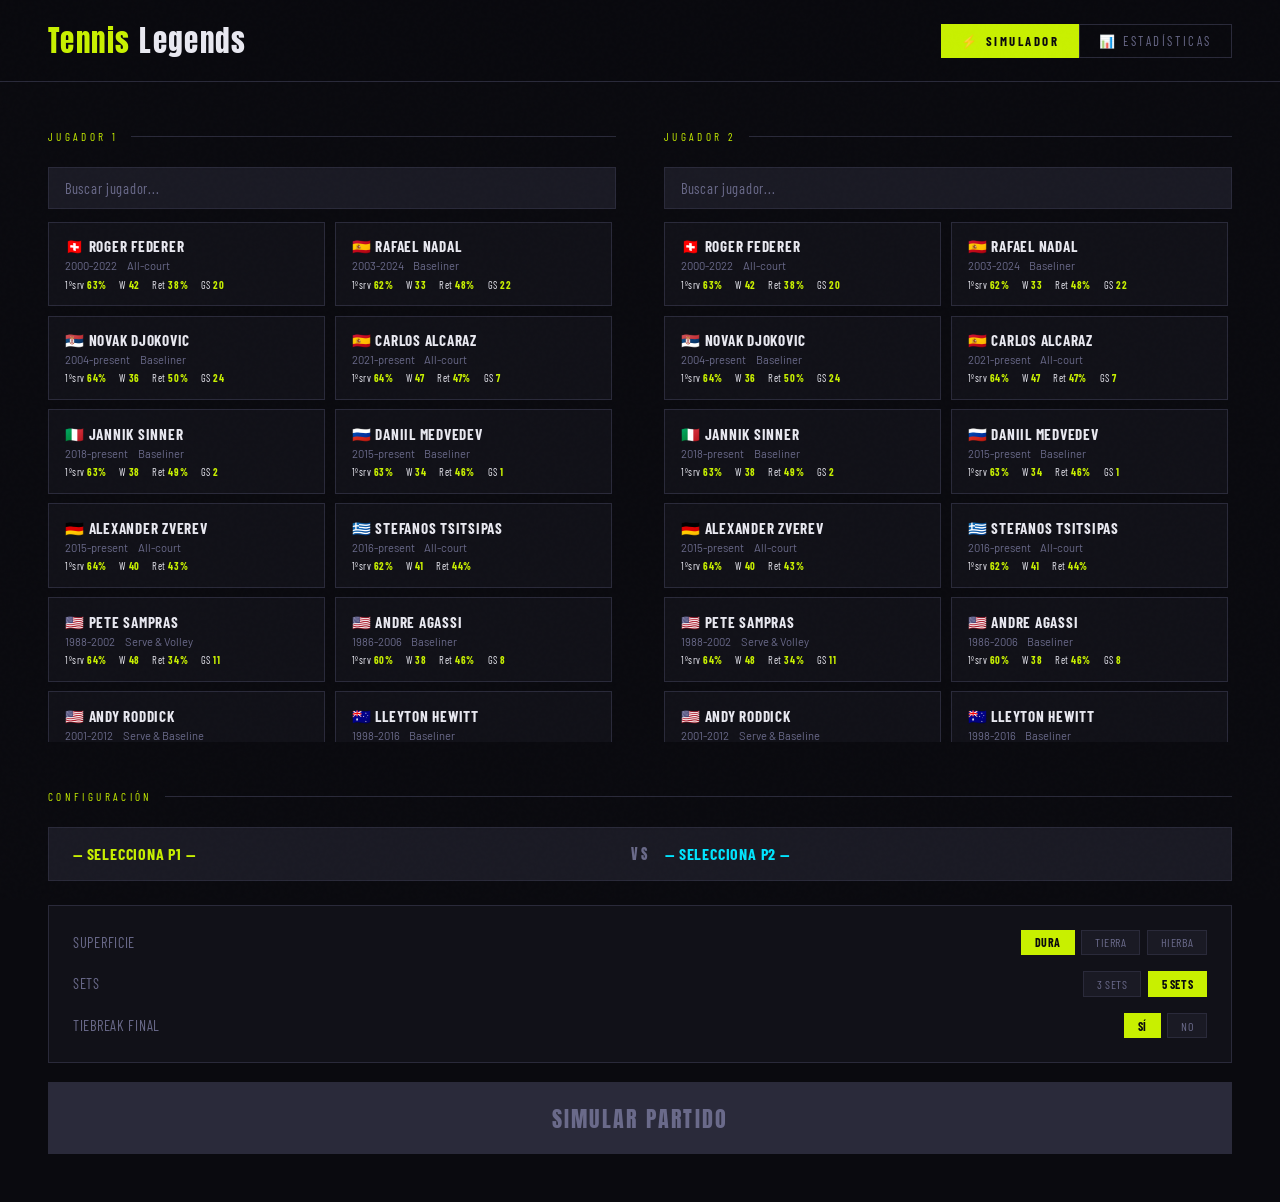
==== index.html @ 7036baf8 "Add files via upload" ====
<!DOCTYPE html>
<html lang="es">
<head>
<meta charset="UTF-8">
<meta name="viewport" content="width=device-width, initial-scale=1.0">
<title>Tennis Legends Simulator</title>
<link href="https://fonts.googleapis.com/css2?family=Anton&family=Barlow+Condensed:wght@300;400;600;700&family=Barlow:wght@300;400;500&display=swap" rel="stylesheet">
<style>
  :root {
    --bg: #0a0a0f;
    --surface: #111118;
    --surface2: #1a1a24;
    --border: #2a2a3a;
    --accent: #c8f000;
    --accent2: #00e5ff;
    --red: #ff4444;
    --text: #e8e8f0;
    --muted: #6a6a8a;
  }
  * { margin:0; padding:0; box-sizing:border-box; }
  body { background:var(--bg); color:var(--text); font-family:'Barlow',sans-serif; min-height:100vh; overflow-x:hidden; }
  body::before { content:''; position:fixed; inset:0; background-image:url("data:image/svg+xml,%3Csvg viewBox='0 0 256 256' xmlns='http://www.w3.org/2000/svg'%3E%3Cfilter id='noise'%3E%3CfeTurbulence type='fractalNoise' baseFrequency='0.9' numOctaves='4' stitchTiles='stitch'/%3E%3C/filter%3E%3Crect width='100%25' height='100%25' filter='url(%23noise)' opacity='0.03'/%3E%3C/svg%3E"); pointer-events:none; z-index:9999; opacity:0.4; }

  /* HEADER */
  header { padding:1.2rem 3rem; border-bottom:1px solid var(--border); display:flex; align-items:center; justify-content:space-between; position:sticky; top:0; background:rgba(10,10,15,0.95); backdrop-filter:blur(10px); z-index:100; }
  .logo { font-family:'Anton',sans-serif; font-size:1.8rem; letter-spacing:0.05em; color:var(--accent); }
  .logo span { color:var(--text); }
  .nav-tabs { display:flex; gap:0; }
  .nav-tab { font-family:'Barlow Condensed',sans-serif; font-size:0.8rem; letter-spacing:0.2em; text-transform:uppercase; color:var(--muted); border:1px solid var(--border); padding:0.5rem 1.2rem; cursor:pointer; transition:all 0.15s; background:transparent; }
  .nav-tab:first-child { border-right:none; }
  .nav-tab.active { background:var(--accent); color:var(--bg); border-color:var(--accent); font-weight:700; }
  .nav-tab:hover:not(.active) { color:var(--text); border-color:var(--muted); }

  /* PAGE SYSTEM */
  .page { display:none; }
  .page.active { display:block; }

  /* SECTION LABEL */
  .section-label { font-family:'Barlow Condensed',sans-serif; font-size:0.7rem; letter-spacing:0.3em; text-transform:uppercase; color:var(--accent); margin-bottom:1.5rem; display:flex; align-items:center; gap:0.8rem; }
  .section-label::after { content:''; flex:1; height:1px; background:var(--border); }

  /* ===================== SIMULATOR PAGE ===================== */
  .main-grid { display:grid; grid-template-columns:1fr 1fr; gap:3rem; max-width:1400px; margin:0 auto; padding:3rem; }

  .player-grid { display:grid; grid-template-columns:1fr 1fr; gap:0.6rem; max-height:520px; overflow-y:auto; padding-right:4px; }
  .player-grid::-webkit-scrollbar { width:4px; }
  .player-grid::-webkit-scrollbar-track { background:var(--surface); }
  .player-grid::-webkit-scrollbar-thumb { background:var(--border); }

  .player-card { background:var(--surface); border:1px solid var(--border); padding:0.9rem 1rem; cursor:pointer; transition:all 0.15s; position:relative; overflow:hidden; }
  .player-card::before { content:''; position:absolute; left:0; top:0; bottom:0; width:3px; background:transparent; transition:all 0.15s; }
  .player-card:hover { border-color:var(--muted); background:var(--surface2); }
  .player-card.selected-p1 { border-color:var(--accent); background:#1a1f00; }
  .player-card.selected-p1::before { background:var(--accent); }
  .player-card.selected-p2 { border-color:var(--accent2); background:#001a1f; }
  .player-card.selected-p2::before { background:var(--accent2); }
  .player-name { font-family:'Barlow Condensed',sans-serif; font-size:0.95rem; font-weight:700; letter-spacing:0.05em; text-transform:uppercase; }
  .player-meta { font-size:0.7rem; color:var(--muted); margin-top:0.2rem; display:flex; gap:0.6rem; flex-wrap:wrap; }
  .player-stat-mini { display:flex; gap:0.8rem; margin-top:0.4rem; flex-wrap:wrap; }
  .stat-pill { font-size:0.65rem; font-family:'Barlow Condensed',sans-serif; letter-spacing:0.05em; }
  .stat-pill span { color:var(--accent); font-weight:700; }

  .config-panel { background:var(--surface); border:1px solid var(--border); padding:1.5rem; display:flex; flex-direction:column; gap:1rem; }
  .config-row { display:flex; align-items:center; justify-content:space-between; font-family:'Barlow Condensed',sans-serif; font-size:0.9rem; letter-spacing:0.05em; text-transform:uppercase; color:var(--muted); }
  .config-options { display:flex; gap:0.4rem; }
  .opt-btn { background:var(--surface2); border:1px solid var(--border); color:var(--muted); padding:0.3rem 0.8rem; font-size:0.75rem; font-family:'Barlow Condensed',sans-serif; letter-spacing:0.05em; cursor:pointer; transition:all 0.1s; text-transform:uppercase; }
  .opt-btn.active { background:var(--accent); color:var(--bg); border-color:var(--accent); font-weight:700; }

  .sim-btn { background:var(--accent); color:var(--bg); border:none; padding:1.2rem 2rem; font-family:'Anton',sans-serif; font-size:1.4rem; letter-spacing:0.1em; text-transform:uppercase; cursor:pointer; width:100%; transition:all 0.15s; }
  .sim-btn:hover { background:#d4ff10; transform:translateY(-1px); box-shadow:0 8px 30px rgba(200,240,0,0.3); }
  .sim-btn:disabled { background:var(--border); color:var(--muted); cursor:not-allowed; transform:none; box-shadow:none; }

  #scoreboard { display:none; grid-column:1/-1; background:var(--surface); border:1px solid var(--border); }
  .score-header { display:grid; grid-template-columns:2fr repeat(5,1fr) 1fr; background:var(--surface2); border-bottom:1px solid var(--border); padding:0.8rem 1.5rem; font-family:'Barlow Condensed',sans-serif; font-size:0.75rem; letter-spacing:0.15em; text-transform:uppercase; color:var(--muted); }
  .score-header div,.score-row div { text-align:center; }
  .score-header div:first-child,.score-row div:first-child { text-align:left; }
  .score-row { display:grid; grid-template-columns:2fr repeat(5,1fr) 1fr; padding:1.2rem 1.5rem; border-bottom:1px solid var(--border); align-items:center; }
  .score-row:last-child { border-bottom:none; }
  .player-label { font-family:'Barlow Condensed',sans-serif; font-size:1.1rem; font-weight:700; letter-spacing:0.05em; text-transform:uppercase; display:flex; align-items:center; gap:0.6rem; }
  .dot-p1 { width:8px; height:8px; background:var(--accent); border-radius:50%; flex-shrink:0; }
  .dot-p2 { width:8px; height:8px; background:var(--accent2); border-radius:50%; flex-shrink:0; }
  .set-score { font-family:'Anton',sans-serif; font-size:1.4rem; text-align:center; }
  .set-score.winner { color:var(--accent); }
  .set-score.inactive { color:var(--border); }
  .set-score.p2-win { color:var(--accent2); }
  .games-total { font-family:'Anton',sans-serif; font-size:1.8rem; }
  .games-total.p1 { color:var(--accent); }
  .games-total.p2 { color:var(--accent2); }

  #match-stats { display:none; grid-column:1/-1; background:var(--surface); border:1px solid var(--border); padding:2rem; }
  .stats-grid { display:grid; grid-template-columns:1fr 200px 1fr; gap:0.8rem; align-items:center; }
  .stat-val-left { text-align:right; font-family:'Barlow Condensed',sans-serif; font-size:1.1rem; font-weight:700; color:var(--accent); }
  .stat-val-right { text-align:left; font-family:'Barlow Condensed',sans-serif; font-size:1.1rem; font-weight:700; color:var(--accent2); }
  .stat-name { text-align:center; font-size:0.72rem; font-family:'Barlow Condensed',sans-serif; letter-spacing:0.1em; text-transform:uppercase; color:var(--muted); padding:0.3rem 0; }
  .bar-wrap { height:3px; background:var(--border); overflow:hidden; }
  .bar-fill-left { height:100%; background:var(--accent); float:right; transition:width 1s ease; }
  .bar-fill-right { height:100%; background:var(--accent2); transition:width 1s ease; }

  .winner-banner { display:none; grid-column:1/-1; padding:3rem; text-align:center; background:linear-gradient(135deg,#0a1000,#0a0a0f,#001015); border:1px solid var(--border); position:relative; overflow:hidden; }
  .winner-banner::before { content:''; position:absolute; inset:0; background:radial-gradient(ellipse at center,rgba(200,240,0,0.05) 0%,transparent 70%); }
  .winner-label { font-family:'Barlow Condensed',sans-serif; font-size:0.75rem; letter-spacing:0.4em; text-transform:uppercase; color:var(--muted); margin-bottom:0.5rem; }
  .winner-name { font-family:'Anton',sans-serif; font-size:4rem; letter-spacing:0.05em; text-transform:uppercase; line-height:1; margin-bottom:0.5rem; }
  .winner-score { font-family:'Barlow Condensed',sans-serif; font-size:1.2rem; color:var(--muted); letter-spacing:0.1em; }

  #point-log { display:none; grid-column:1/-1; max-height:180px; overflow-y:auto; background:var(--surface); border:1px solid var(--border); padding:1rem 1.5rem; }
  #point-log::-webkit-scrollbar { width:4px; }
  #point-log::-webkit-scrollbar-thumb { background:var(--border); }
  .log-entry { font-size:0.78rem; color:var(--muted); padding:0.15rem 0; font-family:'Barlow Condensed',sans-serif; border-bottom:1px solid #1a1a24; }
  .log-entry.important { color:var(--accent); font-weight:700; }
  .log-entry.p2w { color:var(--accent2); font-weight:700; }

  .again-btn { background:transparent; border:1px solid var(--border); color:var(--muted); padding:0.8rem 1.5rem; font-family:'Barlow Condensed',sans-serif; letter-spacing:0.1em; font-size:0.85rem; text-transform:uppercase; cursor:pointer; transition:all 0.15s; width:100%; }
  .again-btn:hover { border-color:var(--accent); color:var(--accent); }

  .selection-display { display:flex; align-items:center; gap:1rem; padding:1rem 1.5rem; background:var(--surface2); border:1px solid var(--border); margin-bottom:1.5rem; }
  .sel-name { font-family:'Barlow Condensed',sans-serif; font-size:1rem; font-weight:700; text-transform:uppercase; letter-spacing:0.05em; flex:1; }
  .sel-name.p1 { color:var(--accent); }
  .sel-name.p2 { color:var(--accent2); }
  .sel-vs { font-family:'Anton',sans-serif; font-size:0.85rem; color:var(--muted); letter-spacing:0.2em; }

  @keyframes fadeIn { from{opacity:0;transform:translateY(10px)} to{opacity:1;transform:translateY(0)} }
  .animate-in { animation:fadeIn 0.4s ease forwards; }

  /* SEARCH BAR for simulator */
  .search-bar { width:100%; background:var(--surface2); border:1px solid var(--border); color:var(--text); padding:0.7rem 1rem; font-family:'Barlow Condensed',sans-serif; font-size:0.9rem; letter-spacing:0.05em; margin-bottom:0.8rem; outline:none; }
  .search-bar::placeholder { color:var(--muted); }
  .search-bar:focus { border-color:var(--muted); }

  /* ===================== STATS PAGE ===================== */
  #page-stats { background:var(--bg); }
  .stats-page-layout { display:grid; grid-template-columns:320px 1fr; min-height:calc(100vh - 65px); }

  /* LEFT PANEL */
  .players-sidebar { background:var(--surface); border-right:1px solid var(--border); height:calc(100vh - 65px); overflow-y:auto; position:sticky; top:65px; }
  .players-sidebar::-webkit-scrollbar { width:4px; }
  .players-sidebar::-webkit-scrollbar-thumb { background:var(--border); }
  .sidebar-header { padding:1.2rem 1.5rem; border-bottom:1px solid var(--border); position:sticky; top:0; background:var(--surface); z-index:10; }
  .sidebar-title { font-family:'Barlow Condensed',sans-serif; font-size:0.7rem; letter-spacing:0.3em; text-transform:uppercase; color:var(--accent); margin-bottom:0.8rem; }
  .sidebar-search { width:100%; background:var(--bg); border:1px solid var(--border); color:var(--text); padding:0.6rem 0.9rem; font-family:'Barlow Condensed',sans-serif; font-size:0.85rem; letter-spacing:0.03em; outline:none; }
  .sidebar-search::placeholder { color:var(--muted); }
  .sidebar-search:focus { border-color:var(--muted); }

  .era-filter { display:flex; flex-wrap:wrap; gap:0.3rem; margin-top:0.6rem; }
  .era-btn { font-family:'Barlow Condensed',sans-serif; font-size:0.65rem; letter-spacing:0.1em; text-transform:uppercase; border:1px solid var(--border); color:var(--muted); padding:0.2rem 0.5rem; cursor:pointer; background:transparent; transition:all 0.1s; }
  .era-btn.active { background:var(--accent); color:var(--bg); border-color:var(--accent); font-weight:700; }

  .player-list-item { padding:0.8rem 1.5rem; cursor:pointer; border-bottom:1px solid #16161e; transition:all 0.1s; display:flex; align-items:center; gap:0.7rem; position:relative; }
  .player-list-item::before { content:''; position:absolute; left:0; top:0; bottom:0; width:3px; background:transparent; transition:all 0.1s; }
  .player-list-item:hover { background:var(--surface2); }
  .player-list-item.active { background:#1a1f00; }
  .player-list-item.active::before { background:var(--accent); }
  .pli-flag { font-size:1rem; flex-shrink:0; }
  .pli-info { flex:1; min-width:0; }
  .pli-name { font-family:'Barlow Condensed',sans-serif; font-size:0.9rem; font-weight:700; letter-spacing:0.05em; text-transform:uppercase; white-space:nowrap; overflow:hidden; text-overflow:ellipsis; }
  .pli-sub { font-size:0.68rem; color:var(--muted); margin-top:0.1rem; }
  .pli-gs { font-family:'Anton',sans-serif; font-size:1rem; color:var(--accent); flex-shrink:0; }

  /* RIGHT PANEL - player detail */
  .player-detail { padding:3rem; }
  .detail-empty { display:flex; flex-direction:column; align-items:center; justify-content:center; min-height:60vh; color:var(--muted); text-align:center; }
  .detail-empty-icon { font-size:4rem; margin-bottom:1rem; opacity:0.3; }
  .detail-empty-text { font-family:'Barlow Condensed',sans-serif; font-size:1rem; letter-spacing:0.2em; text-transform:uppercase; }

  .player-hero { display:grid; grid-template-columns:1fr 2fr; gap:3rem; margin-bottom:3rem; align-items:start; }
  .player-avatar { background:var(--surface2); border:1px solid var(--border); aspect-ratio:3/4; display:flex; align-items:center; justify-content:center; position:relative; overflow:hidden; }
  .player-avatar-initial { font-family:'Anton',sans-serif; font-size:6rem; color:var(--border); letter-spacing:0.05em; }
  .player-flag-bg { position:absolute; bottom:1rem; right:1rem; font-size:2.5rem; opacity:0.3; }
  .player-avatar-accent { position:absolute; bottom:0; left:0; right:0; height:4px; background:var(--accent); }

  .player-hero-info {}
  .player-hero-name { font-family:'Anton',sans-serif; font-size:3rem; letter-spacing:0.03em; text-transform:uppercase; line-height:1; margin-bottom:0.4rem; }
  .player-hero-country { font-family:'Barlow Condensed',sans-serif; font-size:0.8rem; letter-spacing:0.2em; text-transform:uppercase; color:var(--muted); margin-bottom:1.5rem; display:flex; align-items:center; gap:0.5rem; }
  .player-hero-badges { display:flex; flex-wrap:wrap; gap:0.5rem; margin-bottom:1.5rem; }
  .badge { font-family:'Barlow Condensed',sans-serif; font-size:0.72rem; letter-spacing:0.1em; text-transform:uppercase; padding:0.3rem 0.7rem; border:1px solid var(--border); color:var(--muted); }
  .badge.highlight { border-color:var(--accent); color:var(--accent); }
  .badge.gs { background:var(--accent); color:var(--bg); border-color:var(--accent); font-weight:700; }

  .player-bio { font-size:0.9rem; line-height:1.7; color:#a0a0b8; margin-bottom:1.5rem; max-width:500px; }
  .peak-stat { display:flex; gap:2rem; flex-wrap:wrap; }
  .peak-item { }
  .peak-label { font-family:'Barlow Condensed',sans-serif; font-size:0.65rem; letter-spacing:0.2em; text-transform:uppercase; color:var(--muted); margin-bottom:0.2rem; }
  .peak-value { font-family:'Anton',sans-serif; font-size:1.4rem; color:var(--accent); }

  /* SIM STATS TABLE */
  .sim-stats-section { margin-bottom:3rem; }
  .stat-cards { display:grid; grid-template-columns:repeat(4, 1fr); gap:1rem; margin-bottom:2rem; }
  .stat-card { background:var(--surface); border:1px solid var(--border); padding:1.2rem; position:relative; overflow:hidden; }
  .stat-card::after { content:''; position:absolute; bottom:0; left:0; right:0; height:2px; background:var(--border); }
  .stat-card.highlight::after { background:var(--accent); }
  .stat-card-label { font-family:'Barlow Condensed',sans-serif; font-size:0.65rem; letter-spacing:0.2em; text-transform:uppercase; color:var(--muted); margin-bottom:0.5rem; }
  .stat-card-value { font-family:'Anton',sans-serif; font-size:2.2rem; line-height:1; }
  .stat-card-sub { font-size:0.72rem; color:var(--muted); margin-top:0.3rem; }

  /* SURFACE BARS */
  .surface-section { background:var(--surface); border:1px solid var(--border); padding:1.5rem; margin-bottom:2rem; }
  .surface-title { font-family:'Barlow Condensed',sans-serif; font-size:0.7rem; letter-spacing:0.25em; text-transform:uppercase; color:var(--accent); margin-bottom:1.2rem; }
  .surface-row { display:grid; grid-template-columns:80px 1fr 60px; align-items:center; gap:1rem; margin-bottom:0.8rem; }
  .surface-label { font-family:'Barlow Condensed',sans-serif; font-size:0.8rem; letter-spacing:0.05em; text-transform:uppercase; color:var(--muted); }
  .surface-bar-track { height:6px; background:var(--border); position:relative; }
  .surface-bar-fill { height:100%; transition:width 0.8s ease; }
  .surface-bar-fill.hard { background:#4fc3f7; }
  .surface-bar-fill.clay { background:#ff8a65; }
  .surface-bar-fill.grass { background:#81c784; }
  .surface-val { font-family:'Barlow Condensed',sans-serif; font-size:0.85rem; font-weight:700; text-align:right; }
  .surface-val.good { color:var(--accent); }
  .surface-val.avg { color:var(--text); }
  .surface-val.weak { color:var(--muted); }

  /* COMPARISON BARS */
  .stat-table { background:var(--surface); border:1px solid var(--border); }
  .stat-table-header { display:grid; grid-template-columns:1fr 100px 160px; padding:0.8rem 1.5rem; background:var(--surface2); border-bottom:1px solid var(--border); font-family:'Barlow Condensed',sans-serif; font-size:0.65rem; letter-spacing:0.2em; text-transform:uppercase; color:var(--muted); }
  .stat-table-row { display:grid; grid-template-columns:1fr 100px 160px; padding:0.8rem 1.5rem; border-bottom:1px solid #16161e; align-items:center; }
  .stat-table-row:last-child { border-bottom:none; }
  .str-label { font-size:0.8rem; color:var(--muted); font-family:'Barlow Condensed',sans-serif; letter-spacing:0.05em; text-transform:uppercase; }
  .str-value { font-family:'Barlow Condensed',sans-serif; font-size:1rem; font-weight:700; color:var(--text); }
  .str-bar { height:4px; background:var(--border); }
  .str-bar-fill { height:100%; background:var(--accent); transition:width 0.8s; }


  /* SPEED CARDS */
  .speed-cards { display:grid; grid-template-columns:repeat(4,1fr); gap:1rem; margin-bottom:0.5rem; }
  .speed-cards .speed-card:last-child { grid-column: 1 / -1; }
  .speed-card { background:var(--surface2); border:1px solid var(--border); padding:1.2rem; text-align:center; position:relative; }
  .speed-card.combo { background:linear-gradient(135deg,#0a1000,#001015); border-color:var(--accent); }
  .speed-icon { font-size:1.5rem; margin-bottom:0.4rem; }
  .speed-label { font-family:'Barlow Condensed',sans-serif; font-size:0.65rem; letter-spacing:0.15em; text-transform:uppercase; color:var(--muted); margin-bottom:0.3rem; }
  .speed-value { font-family:'Anton',sans-serif; font-size:2.5rem; line-height:1; }
  .speed-unit { font-size:0.7rem; color:var(--muted); margin-bottom:0.6rem; }
  .speed-bar-track { height:3px; background:var(--border); }
  .speed-bar { height:100%; max-width:100%; }


  /* DATA BADGE */
  .data-badge { display:inline-block; font-size:0.6rem; letter-spacing:0.1em; padding:0.2rem 0.5rem; margin-left:0.8rem; font-weight:700; vertical-align:middle; }
  .badge-real { background:rgba(200,240,0,0.15); color:var(--accent); border:1px solid var(--accent); }
  .badge-est  { background:rgba(255,152,0,0.15); color:#ff9800; border:1px solid #ff9800; }

  /* RALLY DISTRIBUTION */
  .rally-distribution { display:flex; flex-direction:column; gap:0.8rem; margin-bottom:1.2rem; }
  .rally-bar-row { display:grid; grid-template-columns:100px 1fr 1fr; gap:0.8rem; align-items:center; }
  .rally-bar-label { font-family:'Barlow Condensed',sans-serif; font-size:0.75rem; letter-spacing:0.05em; text-transform:uppercase; color:var(--text); }
  .rally-bar-outer { height:22px; background:var(--border); position:relative; max-width:100%; }
  .rally-bar-fill { height:100%; position:relative; display:flex; align-items:center; min-width:30px; transition:width 0.8s ease; }
  .rally-short { background:linear-gradient(90deg, #c8f000, #a0c000); }
  .rally-mid   { background:linear-gradient(90deg, #00e5ff, #0099aa); }
  .rally-long  { background:linear-gradient(90deg, #ff9800, #cc6600); }
  .rally-pct { font-family:'Anton',sans-serif; font-size:0.75rem; color:var(--bg); padding:0 0.4rem; white-space:nowrap; }
  .rally-desc { font-size:0.68rem; color:var(--muted); line-height:1.3; }

  /* RETURN SPEED */
  .return-speed-row { display:grid; grid-template-columns:180px 80px 1fr; align-items:center; gap:0.8rem; margin-top:0.5rem; padding-top:0.8rem; border-top:1px solid var(--border); }
  .return-speed-label { font-family:'Barlow Condensed',sans-serif; font-size:0.75rem; letter-spacing:0.05em; text-transform:uppercase; color:var(--muted); }
  .return-speed-val { font-family:'Anton',sans-serif; font-size:1.2rem; color:var(--accent2); }
  .return-speed-bar-track { height:4px; background:var(--border); }
  .return-speed-bar { height:100%; background:var(--accent2); max-width:100%; transition:width 0.8s ease; }


  /* GS TROPHY SECTION */
  .gs-trophy-section { margin-bottom:1.5rem; }
  .gs-trophy-row { display:grid; grid-template-columns:repeat(4,1fr); gap:0.8rem; margin-bottom:0.8rem; }
  .gs-trophy-item { background:var(--surface2); border:1px solid var(--border); padding:0.8rem; text-align:center; position:relative; }
  .gs-trophy-item.gs-won { border-color:rgba(200,240,0,0.4); background:rgba(200,240,0,0.05); }
  .gs-trophy-item.gs-zero { opacity:0.45; }
  .gs-icon { font-size:1.4rem; margin-bottom:0.2rem; }
  .gs-name { font-family:'Barlow Condensed',sans-serif; font-size:0.62rem; letter-spacing:0.1em; text-transform:uppercase; color:var(--muted); margin-bottom:0.3rem; }
  .gs-count { font-family:'Anton',sans-serif; font-size:2rem; line-height:1; color:var(--accent); }
  .gs-dots { font-size:0.55rem; color:var(--accent); letter-spacing:1px; margin-top:0.3rem; line-height:1.4; word-break:break-all; }
  .gs-dots-empty { font-size:0.7rem; color:var(--border); margin-top:0.3rem; }
  .gs-totals-row { display:flex; gap:2rem; padding:0.8rem 1rem; background:var(--surface2); border:1px solid var(--border); }
  .gs-total-item { display:flex; align-items:center; gap:0.8rem; }
  .gs-total-label { font-family:'Barlow Condensed',sans-serif; font-size:0.75rem; letter-spacing:0.1em; text-transform:uppercase; color:var(--muted); }
  .gs-total-val { font-family:'Anton',sans-serif; font-size:1.8rem; color:var(--accent); }
  .masters-val { color:var(--accent2) !important; }

  /* SIDEBAR TITLES */
  .pli-titles { display:flex; flex-direction:column; gap:0.15rem; align-items:flex-end; flex-shrink:0; }
  .pli-gs { font-family:'Barlow Condensed',sans-serif; font-size:0.72rem; font-weight:700; color:var(--accent); white-space:nowrap; }
  .pli-masters { font-family:'Barlow Condensed',sans-serif; font-size:0.68rem; color:var(--accent2); white-space:nowrap; }

  @media (max-width: 900px) {
    .stats-page-layout { grid-template-columns:1fr; }
    .players-sidebar { height:auto; position:relative; top:0; max-height:300px; }
    .player-hero { grid-template-columns:1fr; }
    .stat-cards { grid-template-columns:repeat(2,1fr); }
  }
</style>
</head>
<body>

<header>
  <div class="logo">Tennis <span>Legends</span></div>
  <div class="nav-tabs">
    <button class="nav-tab active" onclick="showPage('simulator')">⚡ Simulador</button>
    <button class="nav-tab" onclick="showPage('stats')">📊 Estadísticas</button>
  </div>
</header>

<!-- ==================== PAGE: SIMULATOR ==================== -->
<div id="page-simulator" class="page active">
<div class="main-grid">

  <div>
    <div class="section-label">Jugador 1</div>
    <input class="search-bar" placeholder="Buscar jugador..." oninput="filterGrid('p1', this.value)" id="search-p1">
    <div class="player-grid" id="grid-p1"></div>
  </div>

  <div>
    <div class="section-label">Jugador 2</div>
    <input class="search-bar" placeholder="Buscar jugador..." oninput="filterGrid('p2', this.value)" id="search-p2">
    <div class="player-grid" id="grid-p2"></div>
  </div>

  <div style="grid-column:1/-1">
    <div class="section-label">Configuración</div>
    <div class="selection-display">
      <div class="sel-name p1" id="sel-p1">— Selecciona P1 —</div>
      <div class="sel-vs">VS</div>
      <div class="sel-name p2" id="sel-p2">— Selecciona P2 —</div>
    </div>
    <div class="config-panel">
      <div class="config-row">
        <span>Superficie</span>
        <div class="config-options" id="surface-opts">
          <button class="opt-btn active" data-val="hard">Dura</button>
          <button class="opt-btn" data-val="clay">Tierra</button>
          <button class="opt-btn" data-val="grass">Hierba</button>
        </div>
      </div>
      <div class="config-row">
        <span>Sets</span>
        <div class="config-options" id="sets-opts">
          <button class="opt-btn" data-val="3">3 sets</button>
          <button class="opt-btn active" data-val="5">5 sets</button>
        </div>
      </div>
      <div class="config-row">
        <span>Tiebreak final</span>
        <div class="config-options" id="tb-opts">
          <button class="opt-btn active" data-val="yes">Sí</button>
          <button class="opt-btn" data-val="no">No</button>
        </div>
      </div>
    </div>
    <br>
    <button class="sim-btn" id="sim-btn" disabled>SIMULAR PARTIDO</button>
  </div>

  <div class="winner-banner" id="winner-banner">
    <div class="winner-label">🏆 Ganador del partido</div>
    <div class="winner-name" id="winner-name">—</div>
    <div class="winner-score" id="winner-score">—</div>
  </div>

  <div id="scoreboard">
    <div class="score-header">
      <div>Jugador</div>
      <div>S1</div><div>S2</div><div>S3</div><div>S4</div><div>S5</div>
      <div>Juegos</div>
    </div>
    <div class="score-row">
      <div class="player-label"><span class="dot-p1"></span><span id="sb-name-p1">—</span></div>
      <div class="set-score inactive" id="s1p1">-</div>
      <div class="set-score inactive" id="s2p1">-</div>
      <div class="set-score inactive" id="s3p1">-</div>
      <div class="set-score inactive" id="s4p1">-</div>
      <div class="set-score inactive" id="s5p1">-</div>
      <div class="games-total p1" id="tot-p1">0</div>
    </div>
    <div class="score-row">
      <div class="player-label"><span class="dot-p2"></span><span id="sb-name-p2">—</span></div>
      <div class="set-score inactive" id="s1p2">-</div>
      <div class="set-score inactive" id="s2p2">-</div>
      <div class="set-score inactive" id="s3p2">-</div>
      <div class="set-score inactive" id="s4p2">-</div>
      <div class="set-score inactive" id="s5p2">-</div>
      <div class="games-total p2" id="tot-p2">0</div>
    </div>
  </div>

  <div id="match-stats">
    <div class="section-label">Estadísticas del partido</div>
    <div class="stats-grid" id="stats-grid"></div>
  </div>
  <div id="point-log"></div>
  <div id="again-wrap" style="display:none; grid-column:1/-1;">
    <button class="again-btn" onclick="resetSim()">↩ Nuevo partido</button>
  </div>

</div>
</div>

<!-- ==================== PAGE: STATS ==================== -->
<div id="page-stats" class="page">
  <div class="stats-page-layout">

    <!-- SIDEBAR -->
    <div class="players-sidebar">
      <div class="sidebar-header">
        <div class="sidebar-title">Base de datos · <span id="player-count">0</span> jugadores</div>
        <input class="sidebar-search" placeholder="Buscar nombre..." oninput="filterSidebar(this.value)" id="sidebar-search">
        <div class="era-filter" id="era-filter">
          <button class="era-btn active" data-era="all">Todos</button>
          <button class="era-btn" data-era="2010s">2010s+</button>
          <button class="era-btn" data-era="2000s">2000s</button>
          <button class="era-btn" data-era="90s">90s</button>
          <button class="era-btn" data-era="80s">80s</button>
          <button class="era-btn" data-era="70s">70s</button>
        </div>
      </div>
      <div id="players-list"></div>
    </div>

    <!-- DETAIL -->
    <div class="player-detail" id="player-detail">
      <div class="detail-empty" id="detail-empty">
        <div class="detail-empty-icon">🎾</div>
        <div class="detail-empty-text">Selecciona un jugador para ver sus estadísticas</div>
      </div>
      <div id="detail-content" style="display:none;"></div>
    </div>

  </div>
</div>

<script>
// COMPLETE PLAYERS DATABASE - ~100 players
const PLAYERS = [
  // === BIG 3 & NEXT GEN ===
  { id:'federer', name:'Roger Federer', country:'SUI', countryFlag:'🇨🇭', era:'2000-2022', style:'All-court', prime:'2004-2007', gs:20,gs_ro:1,gs_wi:8,gs_us:5,gs_au:6,masters:28, peak:'No.1 (2004)',
    bio:'El jugador más elegante de la historia. 20 Grand Slams, 310 semanas como Nº1. Backhand de una mano icónico.',
    tb_win:0.68,dec_win:0.65,net_win:0.72,height:185,
    stats:{ serve1pct:0.63,win1st:0.79,win2nd:0.58,returnWin:0.38,winners:42,errors:22,breakConvert:0.44,breakSave:0.68,serve_kmh:230,fh_kmh:155,bh_kmh:140,surface:{hard:1.05,clay:0.92,grass:1.10},
      rally_short:42,rally_mid:35,rally_long:23,rest_kmh:155,data_type:'real'}},
  { id:'nadal', name:'Rafael Nadal', country:'ESP', countryFlag:'🇪🇸', era:'2003-2024', style:'Baseliner', prime:'2008-2012', gs:22,gs_ro:14,gs_wi:2,gs_us:4,gs_au:2,masters:36, peak:'No.1 (2008)',
    bio:'El Rey de la Tierra. 22 Grand Slams, 14 Roland Garros. El revés con dos manos más letal de la historia.',
    tb_win:0.62,dec_win:0.7,net_win:0.68,height:185,
    stats:{ serve1pct:0.62,win1st:0.74,win2nd:0.56,returnWin:0.48,winners:33,errors:24,breakConvert:0.52,breakSave:0.65,serve_kmh:220,fh_kmh:160,bh_kmh:145,surface:{hard:0.98,clay:1.18,grass:0.96},
      rally_short:34,rally_mid:33,rally_long:33,rest_kmh:158,data_type:'real'}},
  { id:'djokovic', name:'Novak Djokovic', country:'SRB', countryFlag:'🇷🇸', era:'2004-present', style:'Baseliner', prime:'2011-2016', gs:24,gs_ro:3,gs_wi:7,gs_us:3,gs_au:11,masters:40, peak:'No.1 (2011)',
    bio:'El mejor de todos los tiempos en términos de títulos. Defensa y devolución extraordinarias. Récord de 24 Grand Slams.',
    tb_win:0.72,dec_win:0.74,net_win:0.66,height:188,
    stats:{ serve1pct:0.64,win1st:0.76,win2nd:0.57,returnWin:0.50,winners:36,errors:19,breakConvert:0.50,breakSave:0.70,serve_kmh:235,fh_kmh:155,bh_kmh:150,surface:{hard:1.08,clay:1.05,grass:1.04},
      rally_short:38,rally_mid:34,rally_long:28,rest_kmh:165,data_type:'real'}},
  { id:'alcaraz', name:'Carlos Alcaraz', country:'ESP', countryFlag:'🇪🇸', era:'2021-present', style:'All-court', prime:'2023-present', gs:7,gs_ro:2,gs_wi:2,gs_us:2,gs_au:1,masters:13, peak:'No.1 (2022)',
    bio:'La próxima superestrella. Velocidad explosiva, dropshot devastador, potencia sin límites. Ya ganó Roland Garros y Wimbledon con 21 años.',
    tb_win:0.65,dec_win:0.68,net_win:0.72,height:183,
    stats:{ serve1pct:0.64,win1st:0.78,win2nd:0.57,returnWin:0.47,winners:47,errors:26,breakConvert:0.51,breakSave:0.67,serve_kmh:230,fh_kmh:165,bh_kmh:150,surface:{hard:1.06,clay:1.10,grass:1.08},
      rally_short:40,rally_mid:34,rally_long:26,rest_kmh:162,data_type:'real'}},
  { id:'sinner', name:'Jannik Sinner', country:'ITA', countryFlag:'🇮🇹', era:'2018-present', style:'Baseliner', prime:'2024-present', gs:2,gs_ro:0,gs_wi:0,gs_us:1,gs_au:1,masters:8, peak:'No.1 (2024)',
    bio:'Técnica limpia, golpes planos y profundos. Dominó el ranking en 2024 con dos Grand Slams. El devolución más consistente de su generación.',
    tb_win:0.66,dec_win:0.68,net_win:0.64,height:188,
    stats:{ serve1pct:0.63,win1st:0.76,win2nd:0.56,returnWin:0.49,winners:38,errors:20,breakConvert:0.49,breakSave:0.68,serve_kmh:225,fh_kmh:160,bh_kmh:155,surface:{hard:1.09,clay:1.02,grass:1.00},
      rally_short:39,rally_mid:35,rally_long:26,rest_kmh:160,data_type:'real'}},
  { id:'medvedev', name:'Daniil Medvedev', country:'RUS', countryFlag:'🇷🇺', era:'2015-present', style:'Baseliner', prime:'2021-present', gs:1,gs_ro:0,gs_wi:0,gs_us:1,gs_au:0,masters:6, peak:'No.1 (2022)',
    bio:'Estilo anticonvencional y efectivo. Servicio potente, gran defensa. US Open 2021.',
    tb_win:0.64,dec_win:0.65,net_win:0.58,height:198,
    stats:{ serve1pct:0.63,win1st:0.77,win2nd:0.56,returnWin:0.46,winners:34,errors:22,breakConvert:0.43,breakSave:0.66,serve_kmh:220,fh_kmh:145,bh_kmh:148,surface:{hard:1.08,clay:0.91,grass:1.00},
      rally_short:37,rally_mid:35,rally_long:28,rest_kmh:158,data_type:'real'}},
  { id:'zverev', name:'Alexander Zverev', country:'GER', countryFlag:'🇩🇪', era:'2015-present', style:'All-court', prime:'2021-present', gs:0,gs_ro:0,gs_wi:0,gs_us:0,gs_au:0,masters:11, peak:'No.1 (2021)',
    bio:'Servicio devastador, poderoso desde el fondo. Tiene que ganar aún su primer Grand Slam pero dominó el circuito varios años.',
    tb_win:0.63,dec_win:0.64,net_win:0.64,height:198,
    stats:{ serve1pct:0.64,win1st:0.79,win2nd:0.56,returnWin:0.43,winners:40,errors:26,breakConvert:0.45,breakSave:0.64,serve_kmh:235,fh_kmh:155,bh_kmh:148,surface:{hard:1.04,clay:1.03,grass:0.98},
      rally_short:41,rally_mid:34,rally_long:25,rest_kmh:155,data_type:'real'}},
  { id:'tsitsipas', name:'Stefanos Tsitsipas', country:'GRE', countryFlag:'🇬🇷', era:'2016-present', style:'All-court', prime:'2021-present', gs:0,gs_ro:0,gs_wi:0,gs_us:0,gs_au:0,masters:10, peak:'No.3 (2021)',
    bio:'Juego ofensivo con bola alta, subida a la red frecuente. Backhand de una mano elegante. Finalista Roland Garros 2021.',
    tb_win:0.62,dec_win:0.63,net_win:0.7,height:193,
    stats:{ serve1pct:0.62,win1st:0.76,win2nd:0.55,returnWin:0.44,winners:41,errors:28,breakConvert:0.46,breakSave:0.63,serve_kmh:215,fh_kmh:155,bh_kmh:130,surface:{hard:1.01,clay:1.07,grass:0.97},
      rally_short:40,rally_mid:34,rally_long:26,rest_kmh:152,data_type:'real'}},

  // === AÑOS 90-2000 ===
  { id:'sampras', name:'Pete Sampras', country:'USA', countryFlag:'🇺🇸', era:'1988-2002', style:'Serve & Volley', prime:'1993-1998', gs:11,gs_ro:0,gs_wi:7,gs_us:2,gs_au:2,masters:11, peak:'No.1 (1993)',
    bio:'El mejor servidor de su época. 14 Grand Slams, 7 años terminando Nº1. Invencible en hierba.',
    tb_win:0.7,dec_win:0.67,net_win:0.78,height:185,
    stats:{ serve1pct:0.64,win1st:0.83,win2nd:0.60,returnWin:0.34,winners:48,errors:28,breakConvert:0.36,breakSave:0.72,serve_kmh:240,fh_kmh:160,bh_kmh:130,surface:{hard:1.06,clay:0.85,grass:1.14},
      rally_short:50,rally_mid:30,rally_long:20,rest_kmh:140,data_type:'estimated'}},
  { id:'agassi', name:'Andre Agassi', country:'USA', countryFlag:'🇺🇸', era:'1986-2006', style:'Baseliner', prime:'1994-1999', gs:8,gs_ro:1,gs_wi:1,gs_us:2,gs_au:4,masters:17, peak:'No.1 (1994)',
    bio:'El único en ganar los cuatro Grand Slams sobre superficies distintas. Devolución legendaria, figura icónica.',
    tb_win:0.6,dec_win:0.66,net_win:0.6,height:180,
    stats:{ serve1pct:0.60,win1st:0.74,win2nd:0.54,returnWin:0.46,winners:38,errors:30,breakConvert:0.48,breakSave:0.63,serve_kmh:210,fh_kmh:155,bh_kmh:148,surface:{hard:1.06,clay:1.00,grass:0.94},
      rally_short:38,rally_mid:34,rally_long:28,rest_kmh:165,data_type:'estimated'}},
  { id:'roddick', name:'Andy Roddick', country:'USA', countryFlag:'🇺🇸', era:'2001-2012', style:'Serve & Baseline', prime:'2003-2007', gs:1,gs_ro:0,gs_wi:0,gs_us:1,gs_au:0,masters:5, peak:'No.1 (2003)',
    bio:'El servicio más rápido de su época (249 km/h). US Open 2003. Cuatro finales de Wimbledon contra Federer.',
    tb_win:0.66,dec_win:0.64,net_win:0.65,height:188,
    stats:{ serve1pct:0.65,win1st:0.84,win2nd:0.57,returnWin:0.34,winners:40,errors:30,breakConvert:0.36,breakSave:0.66,serve_kmh:249,fh_kmh:165,bh_kmh:135,surface:{hard:1.06,clay:0.88,grass:1.04},
      rally_short:47,rally_mid:32,rally_long:21,rest_kmh:148,data_type:'estimated'}},
  { id:'hewitt', name:'Lleyton Hewitt', country:'AUS', countryFlag:'🇦🇺', era:'1998-2016', style:'Baseliner', prime:'2001-2003', gs:2,gs_ro:0,gs_wi:1,gs_us:1,gs_au:0,masters:6, peak:'No.1 (2001)',
    bio:'Guerrero incansable. Espíritu competitivo sin igual. Nº1 con solo 20 años. US Open 2001, Wimbledon 2002.',
    tb_win:0.58,dec_win:0.67,net_win:0.58,height:180,
    stats:{ serve1pct:0.60,win1st:0.73,win2nd:0.53,returnWin:0.47,winners:30,errors:22,breakConvert:0.48,breakSave:0.67,serve_kmh:200,fh_kmh:140,bh_kmh:138,surface:{hard:1.04,clay:0.96,grass:1.04},
      rally_short:36,rally_mid:35,rally_long:29,rest_kmh:158,data_type:'estimated'}},
  { id:'courier', name:'Jim Courier', country:'USA', countryFlag:'🇺🇸', era:'1988-2000', style:'Baseliner', prime:'1992-1993', gs:4,gs_ro:2,gs_wi:0,gs_us:0,gs_au:2,masters:8, peak:'No.1 (1992)',
    bio:'Especialista en tierra batida con potencia. 4 Grand Slams, incluyendo 2 Roland Garros. Nº1 del mundo en 1992.',
    tb_win:0.58,dec_win:0.64,net_win:0.56,height:183,
    stats:{ serve1pct:0.60,win1st:0.73,win2nd:0.53,returnWin:0.44,winners:32,errors:26,breakConvert:0.47,breakSave:0.64,serve_kmh:195,fh_kmh:152,bh_kmh:140,surface:{hard:0.98,clay:1.10,grass:0.90},
      rally_short:37,rally_mid:34,rally_long:29,rest_kmh:148,data_type:'estimated'}},
  { id:'becker', name:'Boris Becker', country:'GER', countryFlag:'🇩🇪', era:'1984-1999', style:'Serve & Volley', prime:'1989-1994', gs:5,gs_ro:0,gs_wi:3,gs_us:0,gs_au:2,masters:13, peak:'No.1 (1991)',
    bio:'Ganó Wimbledon con 17 años. Saque devastador y ataque a la red espectacular. 6 Grand Slams.',
    tb_win:0.66,dec_win:0.65,net_win:0.74,height:190,
    stats:{ serve1pct:0.62,win1st:0.80,win2nd:0.57,returnWin:0.36,winners:46,errors:31,breakConvert:0.40,breakSave:0.66,serve_kmh:230,fh_kmh:155,bh_kmh:135,surface:{hard:1.00,clay:0.92,grass:1.12},
      rally_short:48,rally_mid:31,rally_long:21,rest_kmh:140,data_type:'estimated'}},
  { id:'edberg', name:'Stefan Edberg', country:'SWE', countryFlag:'🇸🇪', era:'1982-1996', style:'Serve & Volley', prime:'1990-1992', gs:6,gs_ro:0,gs_wi:2,gs_us:2,gs_au:2,masters:3, peak:'No.1 (1990)',
    bio:'El servicio y volea más elegante de la historia. 6 Grand Slams. Juego de red ejemplar.',
    tb_win:0.64,dec_win:0.63,net_win:0.76,height:188,
    stats:{ serve1pct:0.63,win1st:0.79,win2nd:0.57,returnWin:0.37,winners:44,errors:27,breakConvert:0.38,breakSave:0.68,serve_kmh:210,fh_kmh:145,bh_kmh:125,surface:{hard:1.02,clay:0.90,grass:1.12},
      rally_short:47,rally_mid:32,rally_long:21,rest_kmh:138,data_type:'estimated'}},

  // === ESPAÑOLES LEGENDARIOS ===
  { id:'kuerten', name:'Gustavo Kuerten', country:'BRA', countryFlag:'🇧🇷', era:'1995-2008', style:'Baseliner', prime:'2000-2001', gs:3,gs_ro:3,gs_wi:0,gs_us:0,gs_au:0,masters:4, peak:'No.1 (2000)',
    bio:'Guga. El alma de Roland Garros. 3 títulos en París. Nº1 del mundo en 2000. Estilo ofensivo y carisma desbordante.',
    tb_win:0.58,dec_win:0.62,net_win:0.62,height:191,
    stats:{ serve1pct:0.61,win1st:0.73,win2nd:0.54,returnWin:0.45,winners:38,errors:28,breakConvert:0.47,breakSave:0.63,serve_kmh:200,fh_kmh:150,bh_kmh:142,surface:{hard:0.94,clay:1.14,grass:0.90},
      rally_short:38,rally_mid:34,rally_long:28,rest_kmh:150,data_type:'estimated'}},
  { id:'moya', name:'Carlos Moyá', country:'ESP', countryFlag:'🇪🇸', era:'1994-2010', style:'Baseliner', prime:'1998-2002', gs:1,gs_ro:1,gs_wi:0,gs_us:0,gs_au:0,masters:4, peak:'No.1 (1999)',
    bio:'Roland Garros 1998. Nº1 del mundo en 1999. Golpes potentes y juego agresivo desde el fondo. Mentor de Rafa Nadal.',
    tb_win:0.57,dec_win:0.6,net_win:0.6,height:192,
    stats:{ serve1pct:0.62,win1st:0.74,win2nd:0.54,returnWin:0.44,winners:36,errors:27,breakConvert:0.46,breakSave:0.64,serve_kmh:205,fh_kmh:155,bh_kmh:143,surface:{hard:0.96,clay:1.12,grass:0.90},
      rally_short:38,rally_mid:34,rally_long:28,rest_kmh:148,data_type:'estimated'}},
  { id:'ferrero', name:'Juan Carlos Ferrero', country:'ESP', countryFlag:'🇪🇸', era:'1999-2012', style:'Baseliner', prime:'2002-2003', gs:1,gs_ro:1,gs_wi:0,gs_us:0,gs_au:0,masters:4, peak:'No.1 (2003)',
    bio:'El Mosquito. Roland Garros 2003. Nº1 del mundo ese mismo año. Juego dinámico, gran velocidad de pies y golpes ofensivos.',
    tb_win:0.56,dec_win:0.62,net_win:0.58,height:183,
    stats:{ serve1pct:0.61,win1st:0.73,win2nd:0.54,returnWin:0.45,winners:34,errors:25,breakConvert:0.47,breakSave:0.64,serve_kmh:195,fh_kmh:148,bh_kmh:140,surface:{hard:0.94,clay:1.14,grass:0.90},
      rally_short:37,rally_mid:34,rally_long:29,rest_kmh:148,data_type:'estimated'}},
  { id:'ferrer', name:'David Ferrer', country:'ESP', countryFlag:'🇪🇸', era:'2000-2019', style:'Baseliner', prime:'2012-2014', gs:0,gs_ro:0,gs_wi:0,gs_us:0,gs_au:0,masters:8, peak:'No.3 (2013)',
    bio:'La máquina. El jugador que nunca se rinde. Finalista Roland Garros 2013. Más de 700 victorias en el tour. Ejemplo de trabajo y constancia.',
    tb_win:0.56,dec_win:0.66,net_win:0.56,height:175,
    stats:{ serve1pct:0.59,win1st:0.72,win2nd:0.53,returnWin:0.47,winners:28,errors:20,breakConvert:0.50,breakSave:0.67,serve_kmh:185,fh_kmh:143,bh_kmh:138,surface:{hard:0.96,clay:1.12,grass:0.88},
      rally_short:35,rally_mid:35,rally_long:30,rest_kmh:152,data_type:'estimated'}},
  { id:'bruguera', name:'Sergi Bruguera', country:'ESP', countryFlag:'🇪🇸', era:'1988-2002', style:'Baseliner', prime:'1993-1994', gs:2,gs_ro:2,gs_wi:0,gs_us:0,gs_au:0,masters:2, peak:'No.3 (1994)',
    bio:'Dos Roland Garros consecutivos (1993-1994). El perfecto especialista en tierra batida. Golpes profundos y alta consistencia.',
    tb_win:0.55,dec_win:0.62,net_win:0.54,height:188,
    stats:{ serve1pct:0.58,win1st:0.70,win2nd:0.52,returnWin:0.45,winners:28,errors:22,breakConvert:0.48,breakSave:0.65,serve_kmh:185,fh_kmh:140,bh_kmh:135,surface:{hard:0.92,clay:1.16,grass:0.88},
      rally_short:33,rally_mid:34,rally_long:33,rest_kmh:148,data_type:'estimated'}},
  { id:'costa', name:'Albert Costa', country:'ESP', countryFlag:'🇪🇸', era:'1993-2006', style:'Baseliner', prime:'2001-2002', gs:1,gs_ro:1,gs_wi:0,gs_us:0,gs_au:0,masters:1, peak:'No.6 (2002)',
    bio:'Roland Garros 2002. El prototipo del especialista de tierra batida español. Gran solidez y resistencia física.',
    tb_win:0.54,dec_win:0.6,net_win:0.54,height:188,
    stats:{ serve1pct:0.58,win1st:0.70,win2nd:0.52,returnWin:0.45,winners:26,errors:21,breakConvert:0.47,breakSave:0.65,serve_kmh:182,fh_kmh:138,bh_kmh:133,surface:{hard:0.90,clay:1.15,grass:0.87},
      rally_short:33,rally_mid:34,rally_long:33,rest_kmh:145,data_type:'estimated'}},
  { id:'robredo', name:'Tommy Robredo', country:'ESP', countryFlag:'🇪🇸', era:'1999-2015', style:'Baseliner', prime:'2006-2009', gs:0,gs_ro:0,gs_wi:0,gs_us:0,gs_au:0,masters:2, peak:'No.5 (2006)',
    bio:'Gran defensor y corredor. Top 5 en 2006. Conocido por sus remontadas espectaculares al US Open 2013.',
    tb_win:0.56,dec_win:0.62,net_win:0.56,height:178,
    stats:{ serve1pct:0.59,win1st:0.71,win2nd:0.52,returnWin:0.46,winners:27,errors:22,breakConvert:0.47,breakSave:0.65,serve_kmh:188,fh_kmh:140,bh_kmh:136,surface:{hard:0.95,clay:1.10,grass:0.88},
      rally_short:37,rally_mid:34,rally_long:29,rest_kmh:150,data_type:'estimated'}},
  { id:'verdasco', name:'Fernando Verdasco', country:'ESP', countryFlag:'🇪🇸', era:'2001-2023', style:'Baseliner', prime:'2009-2012', gs:0,gs_ro:0,gs_wi:0,gs_us:0,gs_au:0,masters:1, peak:'No.7 (2009)',
    bio:'Revés a dos manos demoledor. Semifinalista Australian Open 2009 tras ganar a Nadal. Uno de los zurdos más temibles del tour.',
    tb_win:0.58,dec_win:0.6,net_win:0.6,height:188,
    stats:{ serve1pct:0.61,win1st:0.74,win2nd:0.54,returnWin:0.43,winners:38,errors:30,breakConvert:0.43,breakSave:0.62,serve_kmh:210,fh_kmh:158,bh_kmh:152,surface:{hard:0.98,clay:1.06,grass:0.95},
      rally_short:40,rally_mid:34,rally_long:26,rest_kmh:150,data_type:'estimated'}},
  { id:'lopez', name:'Feliciano López', country:'ESP', countryFlag:'🇪🇸', era:'2000-2022', style:'Serve & Volley', prime:'2005-2012', gs:0,gs_ro:0,gs_wi:0,gs_us:0,gs_au:0,masters:0, peak:'No.12 (2005)',
    bio:'El último verdadero servicio-volea del circuito. Slice icónico. El único jugador en participar en todos los torneos de Grand Slam del siglo XXI.',
    tb_win:0.6,dec_win:0.58,net_win:0.76,height:188,
    stats:{ serve1pct:0.63,win1st:0.78,win2nd:0.55,returnWin:0.36,winners:38,errors:28,breakConvert:0.38,breakSave:0.66,serve_kmh:215,fh_kmh:148,bh_kmh:122,surface:{hard:0.97,clay:0.92,grass:1.08},
      rally_short:44,rally_mid:32,rally_long:24,rest_kmh:138,data_type:'estimated'}},

  // === ERA CLÁSICA ===
  { id:'lendl', name:'Ivan Lendl', country:'CZE', countryFlag:'🇨🇿', era:'1978-1994', style:'Baseliner', prime:'1985-1989', gs:8,gs_ro:3,gs_wi:0,gs_us:3,gs_au:2,masters:22, peak:'No.1 (1983)',
    bio:'El primer jugador moderno. Revolucionó el entrenamiento físico del tenis. 8 Grand Slams, Nº1 durante 270 semanas.',
    tb_win:0.64,dec_win:0.68,net_win:0.6,height:188,
    stats:{ serve1pct:0.61,win1st:0.73,win2nd:0.53,returnWin:0.44,winners:35,errors:26,breakConvert:0.46,breakSave:0.64,serve_kmh:200,fh_kmh:152,bh_kmh:143,surface:{hard:1.02,clay:1.08,grass:0.92},
      rally_short:36,rally_mid:34,rally_long:30,rest_kmh:155,data_type:'estimated'}},
  { id:'mcenroe', name:'John McEnroe', country:'USA', countryFlag:'🇺🇸', era:'1978-1994', style:'Serve & Volley', prime:'1981-1984', gs:8,gs_ro:1,gs_wi:3,gs_us:4,gs_au:0,masters:15, peak:'No.1 (1981)',
    bio:'El genio irascible. Manos extraordinarias, volea insuperable. 7 Grand Slams. Dominio total en hierba.',
    tb_win:0.68,dec_win:0.66,net_win:0.82,height:180,
    stats:{ serve1pct:0.68,win1st:0.78,win2nd:0.58,returnWin:0.42,winners:44,errors:29,breakConvert:0.44,breakSave:0.67,serve_kmh:195,fh_kmh:140,bh_kmh:125,surface:{hard:1.00,clay:0.93,grass:1.10},
      rally_short:46,rally_mid:32,rally_long:22,rest_kmh:148,data_type:'estimated'}},
  { id:'connors', name:'Jimmy Connors', country:'USA', countryFlag:'🇺🇸', era:'1972-1996', style:'Baseliner', prime:'1974-1978', gs:8,gs_ro:0,gs_wi:2,gs_us:5,gs_au:1,masters:17, peak:'No.1 (1974)',
    bio:'Guerrero eterno. 8 Grand Slams, recordman de victorias en el tour. Estilo agresivo único.',
    tb_win:0.6,dec_win:0.68,net_win:0.6,height:178,
    stats:{ serve1pct:0.60,win1st:0.71,win2nd:0.54,returnWin:0.45,winners:32,errors:27,breakConvert:0.46,breakSave:0.63,serve_kmh:188,fh_kmh:145,bh_kmh:138,surface:{hard:1.04,clay:0.96,grass:1.00},
      rally_short:37,rally_mid:34,rally_long:29,rest_kmh:155,data_type:'estimated'}},
  { id:'borg', name:'Björn Borg', country:'SWE', countryFlag:'🇸🇪', era:'1973-1983', style:'Baseliner', prime:'1977-1981', gs:11,gs_ro:6,gs_wi:5,gs_us:0,gs_au:0,masters:4, peak:'No.1 (1977)',
    bio:'El Iceman. 11 Grand Slams antes de retirarse con 26 años. 5 Roland Garros y 5 Wimbledon consecutivos.',
    tb_win:0.62,dec_win:0.7,net_win:0.6,height:180,
    stats:{ serve1pct:0.65,win1st:0.72,win2nd:0.55,returnWin:0.46,winners:34,errors:20,breakConvert:0.48,breakSave:0.70,serve_kmh:190,fh_kmh:148,bh_kmh:140,surface:{hard:0.96,clay:1.14,grass:1.06},
      rally_short:35,rally_mid:33,rally_long:32,rest_kmh:150,data_type:'estimated'}},
  { id:'wilander', name:'Mats Wilander', country:'SWE', countryFlag:'🇸🇪', era:'1982-1996', style:'Baseliner', prime:'1985-1988', gs:7,gs_ro:3,gs_wi:0,gs_us:1,gs_au:3,masters:6, peak:'No.1 (1988)',
    bio:'7 Grand Slams. Nº1 en 1988 ganando tres Grand Slams. Estratega brillante, juego adaptable a todas las superficies.',
    tb_win:0.58,dec_win:0.68,net_win:0.56,height:183,
    stats:{ serve1pct:0.60,win1st:0.70,win2nd:0.54,returnWin:0.44,winners:28,errors:21,breakConvert:0.46,breakSave:0.65,serve_kmh:185,fh_kmh:142,bh_kmh:138,surface:{hard:0.98,clay:1.10,grass:0.94},
      rally_short:33,rally_mid:34,rally_long:33,rest_kmh:148,data_type:'estimated'}},
  { id:'vilas', name:'Guillermo Vilas', country:'ARG', countryFlag:'🇦🇷', era:'1969-1992', style:'Baseliner', prime:'1977-1978', gs:4,gs_ro:1,gs_wi:0,gs_us:1,gs_au:2,masters:9, peak:'No.2 (1977)',
    bio:'El Príncipe de la Tierra. 4 Grand Slams. En 1977 ganó 59 partidos consecutivos. Precursor del tenis latinoamericano.',
    tb_win:0.56,dec_win:0.64,net_win:0.54,height:178,
    stats:{ serve1pct:0.58,win1st:0.70,win2nd:0.52,returnWin:0.44,winners:30,errors:22,breakConvert:0.47,breakSave:0.64,serve_kmh:182,fh_kmh:145,bh_kmh:138,surface:{hard:0.92,clay:1.14,grass:0.88},
      rally_short:33,rally_mid:34,rally_long:33,rest_kmh:145,data_type:'estimated'}},
  { id:'nastase', name:'Ilie Năstase', country:'ROU', countryFlag:'🇷🇴', era:'1965-1985', style:'All-court', prime:'1972-1975', gs:3,gs_ro:2,gs_wi:0,gs_us:1,gs_au:0,masters:5, peak:'No.1 (1973)',
    bio:'El Conde. Tenista más entretenido de su época. Talento natural supremo, creatividad sin límites. Roland Garros 1973, US Open 1972.',
    tb_win:0.6,dec_win:0.62,net_win:0.66,height:183,
    stats:{ serve1pct:0.62,win1st:0.73,win2nd:0.56,returnWin:0.44,winners:40,errors:33,breakConvert:0.46,breakSave:0.62,serve_kmh:185,fh_kmh:140,bh_kmh:130,surface:{hard:0.98,clay:1.08,grass:1.00},
      rally_short:41,rally_mid:33,rally_long:26,rest_kmh:145,data_type:'estimated'}},
  { id:'rosewall', name:'Ken Rosewall', country:'AUS', countryFlag:'🇦🇺', era:'1956-1977', style:'All-court', prime:'1971-1974', gs:8,gs_ro:2,gs_wi:0,gs_us:2,gs_au:4,masters:0, peak:'No.1 (1963)',
    bio:'Mr. Tennis. 8 Grand Slams en 20 años de carrera. Backhand de una mano considerado el mejor de la historia.',
    tb_win:0.6,dec_win:0.64,net_win:0.72,height:170,
    stats:{ serve1pct:0.61,win1st:0.73,win2nd:0.55,returnWin:0.45,winners:36,errors:22,breakConvert:0.46,breakSave:0.66,serve_kmh:175,fh_kmh:135,bh_kmh:128,surface:{hard:0.98,clay:1.06,grass:1.04},
      rally_short:39,rally_mid:33,rally_long:28,rest_kmh:140,data_type:'estimated'}},
  { id:'newcombe', name:'John Newcombe', country:'AUS', countryFlag:'🇦🇺', era:'1960-1981', style:'Serve & Volley', prime:'1967-1974', gs:7,gs_ro:0,gs_wi:3,gs_us:2,gs_au:2,masters:0, peak:'No.1 (1967)',
    bio:'7 Grand Slams, 3 Wimbledon. El mejor servicio-volea de los años 70. Bigote icónico.',
    tb_win:0.64,dec_win:0.64,net_win:0.78,height:183,
    stats:{ serve1pct:0.63,win1st:0.80,win2nd:0.57,returnWin:0.36,winners:44,errors:28,breakConvert:0.40,breakSave:0.67,serve_kmh:200,fh_kmh:148,bh_kmh:125,surface:{hard:0.98,clay:0.92,grass:1.12},
      rally_short:47,rally_mid:31,rally_long:22,rest_kmh:135,data_type:'estimated'}},

  // === 2000s-2010s TOP PLAYERS ===
  { id:'murray', name:'Andy Murray', country:'GBR', countryFlag:'🇬🇧', era:'2005-present', style:'Baseliner', prime:'2012-2016', gs:3,gs_ro:0,gs_wi:2,gs_us:1,gs_au:0,masters:14, peak:'No.1 (2016)',
    bio:'3 Grand Slams, Nº1 en 2016. El mejor devolvedor de su generación. Wimbledon 2013 y 2016, US Open 2012.',
    tb_win:0.62,dec_win:0.68,net_win:0.62,height:190,
    stats:{ serve1pct:0.61,win1st:0.75,win2nd:0.54,returnWin:0.49,winners:32,errors:22,breakConvert:0.49,breakSave:0.67,serve_kmh:215,fh_kmh:148,bh_kmh:148,surface:{hard:1.02,clay:0.98,grass:1.06},
      rally_short:36,rally_mid:34,rally_long:30,rest_kmh:162,data_type:'real'}},
  { id:'wawrinka', name:'Stan Wawrinka', country:'SUI', countryFlag:'🇨🇭', era:'2004-present', style:'Baseliner', prime:'2014-2016', gs:3,gs_ro:1,gs_wi:0,gs_us:1,gs_au:1,masters:1, peak:'No.3 (2014)',
    bio:'3 Grand Slams. Backhand de una mano el más potente del tour moderno. El "Stan-the-Man" de las grandes citas.',
    tb_win:0.62,dec_win:0.62,net_win:0.64,height:183,
    stats:{ serve1pct:0.62,win1st:0.76,win2nd:0.55,returnWin:0.43,winners:43,errors:30,breakConvert:0.44,breakSave:0.63,serve_kmh:220,fh_kmh:155,bh_kmh:158,surface:{hard:1.03,clay:1.06,grass:0.97},
      rally_short:42,rally_mid:34,rally_long:24,rest_kmh:150,data_type:'real'}},
  { id:'nalbandian', name:'David Nalbandian', country:'ARG', countryFlag:'🇦🇷', era:'1999-2013', style:'Baseliner', prime:'2005-2008', gs:0,gs_ro:0,gs_wi:0,gs_us:0,gs_au:0,masters:11, peak:'No.3 (2006)',
    bio:'El talento malgastado. Revés prodigioso. Finalista Wimbledon 2002. Derrotó a los Big 4 en el mismo torneo (Masters 2005).',
    tb_win:0.64,dec_win:0.64,net_win:0.66,height:183,
    stats:{ serve1pct:0.60,win1st:0.74,win2nd:0.54,returnWin:0.46,winners:36,errors:27,breakConvert:0.47,breakSave:0.65,serve_kmh:205,fh_kmh:152,bh_kmh:152,surface:{hard:1.00,clay:1.06,grass:1.00},
      rally_short:39,rally_mid:34,rally_long:27,rest_kmh:155,data_type:'estimated'}},
  { id:'safin', name:'Marat Safin', country:'RUS', countryFlag:'🇷🇺', era:'1997-2009', style:'All-court', prime:'2000-2005', gs:3,gs_ro:1,gs_wi:0,gs_us:1,gs_au:1,masters:9, peak:'No.1 (2000)',
    bio:'El talento más explosivo jamás visto. 2 Grand Slams. Cuando estaba bien, era imbatible para cualquiera.',
    tb_win:0.62,dec_win:0.6,net_win:0.64,height:193,
    stats:{ serve1pct:0.62,win1st:0.78,win2nd:0.56,returnWin:0.43,winners:45,errors:35,breakConvert:0.44,breakSave:0.63,serve_kmh:225,fh_kmh:162,bh_kmh:155,surface:{hard:1.05,clay:0.97,grass:1.02},
      rally_short:42,rally_mid:33,rally_long:25,rest_kmh:150,data_type:'estimated'}},
  { id:'davydenko', name:'Nikolay Davydenko', country:'RUS', countryFlag:'🇷🇺', era:'2000-2014', style:'Baseliner', prime:'2006-2009', gs:0,gs_ro:0,gs_wi:0,gs_us:0,gs_au:0,masters:5, peak:'No.3 (2006)',
    bio:'Golpes planos precisos, gran consistencia. Cuatro finales de Masters. Finalista Roland Garros 2006.',
    tb_win:0.6,dec_win:0.62,net_win:0.58,height:180,
    stats:{ serve1pct:0.60,win1st:0.73,win2nd:0.53,returnWin:0.46,winners:32,errors:23,breakConvert:0.47,breakSave:0.65,serve_kmh:195,fh_kmh:148,bh_kmh:145,surface:{hard:1.02,clay:1.02,grass:0.92},
      rally_short:39,rally_mid:34,rally_long:27,rest_kmh:150,data_type:'estimated'}},
  { id:'gasquet', name:'Richard Gasquet', country:'FRA', countryFlag:'🇫🇷', era:'2002-present', style:'All-court', prime:'2007-2015', gs:0,gs_ro:0,gs_wi:0,gs_us:0,gs_au:0,masters:1, peak:'No.7 (2007)',
    bio:'El backhand más hermoso del tenis moderno. Nunca ganó un Grand Slam pero fue un espectáculo permanente.',
    tb_win:0.6,dec_win:0.58,net_win:0.64,height:185,
    stats:{ serve1pct:0.62,win1st:0.75,win2nd:0.55,returnWin:0.42,winners:38,errors:28,breakConvert:0.43,breakSave:0.63,serve_kmh:210,fh_kmh:148,bh_kmh:148,surface:{hard:1.00,clay:1.04,grass:1.02},
      rally_short:40,rally_mid:34,rally_long:26,rest_kmh:148,data_type:'estimated'}},
  { id:'soderling', name:'Robin Söderling', country:'SWE', countryFlag:'🇸🇪', era:'2001-2011', style:'Baseliner', prime:'2009-2010', gs:0,gs_ro:0,gs_wi:0,gs_us:0,gs_au:0,masters:2, peak:'No.4 (2010)',
    bio:'El único que derrotó a Nadal en Roland Garros (2009). Golpes planos devastadores. Dos finales en Roland Garros.',
    tb_win:0.6,dec_win:0.58,net_win:0.62,height:193,
    stats:{ serve1pct:0.63,win1st:0.77,win2nd:0.55,returnWin:0.42,winners:43,errors:30,breakConvert:0.42,breakSave:0.63,serve_kmh:220,fh_kmh:162,bh_kmh:150,surface:{hard:1.02,clay:1.05,grass:0.98},
      rally_short:43,rally_mid:33,rally_long:24,rest_kmh:145,data_type:'estimated'}},
  { id:'simon', name:'Gilles Simon', country:'FRA', countryFlag:'🇫🇷', era:'2002-2022', style:'Baseliner', prime:'2008-2012', gs:0,gs_ro:0,gs_wi:0,gs_us:0,gs_au:0,masters:1, peak:'No.6 (2009)',
    bio:'Maestro de la defensa y el contrataque. Velocidad de pies excepcional. Más de 450 victorias en el tour.',
    tb_win:0.56,dec_win:0.62,net_win:0.52,height:178,
    stats:{ serve1pct:0.58,win1st:0.71,win2nd:0.52,returnWin:0.47,winners:26,errors:19,breakConvert:0.48,breakSave:0.67,serve_kmh:190,fh_kmh:140,bh_kmh:138,surface:{hard:1.00,clay:1.04,grass:0.90},
      rally_short:35,rally_mid:35,rally_long:30,rest_kmh:155,data_type:'estimated'}},
  { id:'haas', name:'Tommy Haas', country:'GER', countryFlag:'🇩🇪', era:'1996-2017', style:'All-court', prime:'2002-2007', gs:0,gs_ro:0,gs_wi:0,gs_us:0,gs_au:0,masters:2, peak:'No.2 (2002)',
    bio:'Uno de los jugadores más elegantes del tour. Lesiones truncaron su carrera. Dos veces Nº2 del mundo.',
    tb_win:0.62,dec_win:0.62,net_win:0.66,height:188,
    stats:{ serve1pct:0.62,win1st:0.76,win2nd:0.55,returnWin:0.41,winners:40,errors:27,breakConvert:0.42,breakSave:0.65,serve_kmh:215,fh_kmh:152,bh_kmh:132,surface:{hard:1.02,clay:1.00,grass:1.04},
      rally_short:41,rally_mid:34,rally_long:25,rest_kmh:145,data_type:'estimated'}},
  { id:'ljubicic', name:'Ivan Ljubičić', country:'CRO', countryFlag:'🇭🇷', era:'1998-2012', style:'Serve & Baseline', prime:'2005-2006', gs:0,gs_ro:0,gs_wi:0,gs_us:0,gs_au:0,masters:3, peak:'No.3 (2006)',
    bio:'Saque y golpe de derecha devastadores. Nº3 del mundo en 2006. Eliminó a Federer en Indian Wells 2010.',
    tb_win:0.62,dec_win:0.6,net_win:0.66,height:193,
    stats:{ serve1pct:0.64,win1st:0.79,win2nd:0.56,returnWin:0.39,winners:40,errors:28,breakConvert:0.40,breakSave:0.65,serve_kmh:225,fh_kmh:158,bh_kmh:140,surface:{hard:1.04,clay:1.00,grass:1.00},
      rally_short:44,rally_mid:32,rally_long:24,rest_kmh:140,data_type:'estimated'}},
  { id:'gonzalez', name:'Fernando González', country:'CHI', countryFlag:'🇨🇱', era:'1999-2012', style:'Baseliner', prime:'2007-2008', gs:0,gs_ro:0,gs_wi:0,gs_us:0,gs_au:0,masters:3, peak:'No.4 (2007)',
    bio:'La derecha más potente del tour en su época. Medalla de oro en Pekín 2008. Finalista Australian Open 2007.',
    tb_win:0.6,dec_win:0.6,net_win:0.64,height:183,
    stats:{ serve1pct:0.62,win1st:0.77,win2nd:0.55,returnWin:0.42,winners:46,errors:34,breakConvert:0.43,breakSave:0.62,serve_kmh:210,fh_kmh:168,bh_kmh:138,surface:{hard:1.03,clay:1.04,grass:0.96},
      rally_short:43,rally_mid:33,rally_long:24,rest_kmh:145,data_type:'estimated'}},
  { id:'coria', name:'Guillermo Coria', country:'ARG', countryFlag:'🇦🇷', era:'1999-2009', style:'Baseliner', prime:'2003-2004', gs:0,gs_ro:0,gs_wi:0,gs_us:0,gs_au:0,masters:4, peak:'No.3 (2004)',
    bio:'El Mago. Increíbles manos y golpes cortados excepcionales. Finalista Roland Garros 2004. Suspendido por dopaje un año.',
    tb_win:0.56,dec_win:0.62,net_win:0.56,height:175,
    stats:{ serve1pct:0.59,win1st:0.70,win2nd:0.52,returnWin:0.46,winners:32,errors:23,breakConvert:0.48,breakSave:0.66,serve_kmh:185,fh_kmh:143,bh_kmh:140,surface:{hard:0.94,clay:1.14,grass:0.88},
      rally_short:36,rally_mid:34,rally_long:30,rest_kmh:152,data_type:'estimated'}},
  { id:'blake', name:'James Blake', country:'USA', countryFlag:'🇺🇸', era:'2001-2013', style:'Baseliner', prime:'2005-2006', gs:0,gs_ro:0,gs_wi:0,gs_us:0,gs_au:0,masters:1, peak:'No.4 (2006)',
    bio:'Uno de los golpes de derecha más explosivos del tour. Velocidad extraordinaria. Historia de superación tras lesión grave.',
    tb_win:0.58,dec_win:0.6,net_win:0.62,height:188,
    stats:{ serve1pct:0.62,win1st:0.76,win2nd:0.54,returnWin:0.43,winners:42,errors:30,breakConvert:0.43,breakSave:0.62,serve_kmh:215,fh_kmh:163,bh_kmh:143,surface:{hard:1.04,clay:0.96,grass:1.00},
      rally_short:42,rally_mid:33,rally_long:25,rest_kmh:148,data_type:'estimated'}},


  // === ERA AÑOS 80 ===
  { id:'cash', name:'Pat Cash', country:'AUS', countryFlag:'🇦🇺', era:'1982-1997', style:'Serve & Volley', prime:'1987-1988', gs:1,gs_ro:0,gs_wi:1,gs_us:0,gs_au:0,masters:2, peak:'No.4 (1988)',
    bio:'Wimbledon 1987. Conocido por subir a las gradas a celebrar con su familia. Saque y volea agresivos.',
    tb_win:0.62,dec_win:0.62,net_win:0.76,height:183,
    stats:{ serve1pct:0.63,win1st:0.80,win2nd:0.57,returnWin:0.35,winners:42,errors:30,breakConvert:0.38,breakSave:0.66,serve_kmh:210,fh_kmh:148,bh_kmh:125,surface:{hard:0.96,clay:0.88,grass:1.12},
      rally_short:48,rally_mid:31,rally_long:21,rest_kmh:135,data_type:'estimated'}},
  { id:'courier_j', name:'Jim Courier', country:'USA', countryFlag:'🇺🇸', era:'1988-2000', style:'Baseliner', prime:'1992-1993', gs:4,gs_ro:2,gs_wi:0,gs_us:0,gs_au:2,masters:8, peak:'No.1 (1992)',
    bio:'Potencia y atletismo. 4 Grand Slams. Primer Nº1 americano de la era Open en ganar Roland Garros.',
    tb_win:0.58,dec_win:0.64,net_win:0.56,height:183,
    stats:{ serve1pct:0.60,win1st:0.73,win2nd:0.53,returnWin:0.44,winners:32,errors:26,breakConvert:0.47,breakSave:0.64,serve_kmh:195,fh_kmh:152,bh_kmh:140,surface:{hard:0.98,clay:1.10,grass:0.90},
      rally_short:37,rally_mid:34,rally_long:29,rest_kmh:148,data_type:'estimated'}},
  { id:'chang', name:'Michael Chang', country:'USA', countryFlag:'🇺🇸', era:'1988-2003', style:'Baseliner', prime:'1989-1996', gs:1,gs_ro:1,gs_wi:0,gs_us:0,gs_au:0,masters:2, peak:'No.2 (1996)',
    bio:'Roland Garros 1989 con 17 años, el más joven de la historia. Velocidad, defensa y mentalidad de hierro.',
    tb_win:0.54,dec_win:0.64,net_win:0.54,height:175,
    stats:{ serve1pct:0.58,win1st:0.71,win2nd:0.52,returnWin:0.47,winners:26,errors:20,breakConvert:0.48,breakSave:0.67,serve_kmh:180,fh_kmh:138,bh_kmh:135,surface:{hard:0.96,clay:1.08,grass:0.90},
      rally_short:34,rally_mid:35,rally_long:31,rest_kmh:155,data_type:'estimated'}},
  { id:'krajicek', name:'Richard Krajicek', country:'NED', countryFlag:'🇳🇱', era:'1989-2003', style:'Serve & Volley', prime:'1994-1998', gs:1,gs_ro:0,gs_wi:1,gs_us:0,gs_au:0,masters:2, peak:'No.4 (1999)',
    bio:'Wimbledon 1996. El mayor saque de la historia hasta entonces. Cuando servía bien era imbatible.',
    tb_win:0.66,dec_win:0.62,net_win:0.76,height:198,
    stats:{ serve1pct:0.65,win1st:0.83,win2nd:0.58,returnWin:0.33,winners:45,errors:30,breakConvert:0.35,breakSave:0.68,serve_kmh:240,fh_kmh:155,bh_kmh:130,surface:{hard:1.00,clay:0.88,grass:1.14},
      rally_short:51,rally_mid:29,rally_long:20,rest_kmh:132,data_type:'estimated'}},
  { id:'ivanisevic', name:'Goran Ivanišević', country:'CRO', countryFlag:'🇭🇷', era:'1988-2004', style:'Serve & Volley', prime:'1992-1998', gs:1,gs_ro:0,gs_wi:1,gs_us:0,gs_au:0,masters:1, peak:'No.2 (1994)',
    bio:'Wimbledon 2001 como wild card. El saque más rápido de su época. Aces a mansalva. Carácter impredecible.',
    tb_win:0.64,dec_win:0.6,net_win:0.72,height:193,
    stats:{ serve1pct:0.63,win1st:0.83,win2nd:0.57,returnWin:0.31,winners:50,errors:36,breakConvert:0.34,breakSave:0.66,serve_kmh:243,fh_kmh:155,bh_kmh:128,surface:{hard:0.98,clay:0.86,grass:1.16},
      rally_short:52,rally_mid:29,rally_long:19,rest_kmh:132,data_type:'estimated'}},
  { id:'philippoussis', name:'Mark Philippoussis', country:'AUS', countryFlag:'🇦🇺', era:'1994-2006', style:'Serve & Volley', prime:'1998-2003', gs:0,gs_ro:0,gs_wi:0,gs_us:0,gs_au:0,masters:3, peak:'No.8 (1999)',
    bio:'El Scud. Finalista Wimbledon 2003. Saque explosivo, hasta 230 km/h de forma consistente. Lesiones limitaron su carrera.',
    tb_win:0.62,dec_win:0.58,net_win:0.72,height:196,
    stats:{ serve1pct:0.63,win1st:0.82,win2nd:0.57,returnWin:0.32,winners:47,errors:33,breakConvert:0.35,breakSave:0.65,serve_kmh:238,fh_kmh:158,bh_kmh:128,surface:{hard:1.00,clay:0.86,grass:1.12},
      rally_short:50,rally_mid:30,rally_long:20,rest_kmh:132,data_type:'estimated'}},
  { id:'pioline', name:'Cédric Pioline', country:'FRA', countryFlag:'🇫🇷', era:'1990-2002', style:'All-court', prime:'1995-1999', gs:0,gs_ro:0,gs_wi:0,gs_us:0,gs_au:0,masters:1, peak:'No.5 (1997)',
    bio:'Dos finales de Grand Slam (Wimbledon 97, US Open 93). El mejor tenista francés de los 90. Juego variado y sólido.',
    tb_win:0.58,dec_win:0.58,net_win:0.62,height:188,
    stats:{ serve1pct:0.61,win1st:0.74,win2nd:0.53,returnWin:0.42,winners:34,errors:26,breakConvert:0.42,breakSave:0.63,serve_kmh:205,fh_kmh:148,bh_kmh:135,surface:{hard:1.00,clay:0.98,grass:1.02},
      rally_short:40,rally_mid:34,rally_long:26,rest_kmh:142,data_type:'estimated'}},

  // === ACTUALIDAD (post-2015) ===
  { id:'thiem', name:'Dominic Thiem', country:'AUT', countryFlag:'🇦🇹', era:'2011-2022', style:'All-court', prime:'2018-2020', gs:1,gs_ro:0,gs_wi:0,gs_us:1,gs_au:0,masters:5, peak:'No.3 (2020)',
    bio:'US Open 2020. Revés potente y despiadado. Tres finales en Roland Garros. Uno de los jugadores más técnicos de su generación.',
    tb_win:0.6,dec_win:0.62,net_win:0.64,height:185,
    stats:{ serve1pct:0.62,win1st:0.76,win2nd:0.55,returnWin:0.44,winners:44,errors:28,breakConvert:0.45,breakSave:0.64,serve_kmh:215,fh_kmh:162,bh_kmh:158,surface:{hard:1.03,clay:1.08,grass:0.95},
      rally_short:41,rally_mid:33,rally_long:26,rest_kmh:155,data_type:'real'}},
  { id:'berrettini', name:'Matteo Berrettini', country:'ITA', countryFlag:'🇮🇹', era:'2015-present', style:'Serve & Baseline', prime:'2021-present', gs:0,gs_ro:0,gs_wi:0,gs_us:0,gs_au:0,masters:6, peak:'No.6 (2021)',
    bio:'Finalista Wimbledon 2021. Saque y derecha devastadores. El italiano más exitoso desde Panatta.',
    tb_win:0.62,dec_win:0.62,net_win:0.7,height:196,
    stats:{ serve1pct:0.64,win1st:0.80,win2nd:0.56,returnWin:0.39,winners:44,errors:29,breakConvert:0.40,breakSave:0.64,serve_kmh:235,fh_kmh:168,bh_kmh:140,surface:{hard:1.03,clay:1.00,grass:1.08},
      rally_short:44,rally_mid:33,rally_long:23,rest_kmh:148,data_type:'real'}},
  { id:'ruud', name:'Casper Ruud', country:'NOR', countryFlag:'🇳🇴', era:'2017-present', style:'Baseliner', prime:'2022-present', gs:0,gs_ro:0,gs_wi:0,gs_us:0,gs_au:0,masters:4, peak:'No.2 (2022)',
    bio:'Tres finales de Grand Slam. El mejor tenista escandinavo desde Wilander. Gran especialista en tierra.',
    tb_win:0.58,dec_win:0.62,net_win:0.58,height:183,
    stats:{ serve1pct:0.61,win1st:0.74,win2nd:0.54,returnWin:0.44,winners:33,errors:23,breakConvert:0.47,breakSave:0.65,serve_kmh:205,fh_kmh:150,bh_kmh:145,surface:{hard:0.98,clay:1.12,grass:0.92},
      rally_short:37,rally_mid:34,rally_long:29,rest_kmh:148,data_type:'real'}},
  { id:'fritz', name:'Taylor Fritz', country:'USA', countryFlag:'🇺🇸', era:'2016-present', style:'Serve & Baseline', prime:'2022-present', gs:0,gs_ro:0,gs_wi:0,gs_us:0,gs_au:0,masters:4, peak:'No.4 (2022)',
    bio:'El mejor americano actual. Gran saque y derecha potente. Indian Wells 2022. Contendiente serio a Grand Slams.',
    tb_win:0.62,dec_win:0.62,net_win:0.66,height:196,
    stats:{ serve1pct:0.63,win1st:0.78,win2nd:0.55,returnWin:0.41,winners:40,errors:26,breakConvert:0.42,breakSave:0.64,serve_kmh:225,fh_kmh:158,bh_kmh:145,surface:{hard:1.06,clay:0.93,grass:1.04},
      rally_short:42,rally_mid:34,rally_long:24,rest_kmh:148,data_type:'real'}},
  { id:'rublev', name:'Andrey Rublev', country:'RUS', countryFlag:'🇷🇺', era:'2015-present', style:'Baseliner', prime:'2020-present', gs:0,gs_ro:0,gs_wi:0,gs_us:0,gs_au:0,masters:7, peak:'No.5 (2022)',
    bio:'Derecha plana y poderosa. Récord de 10 títulos seguidos (distintos torneos) en un año. Enorme potencial.',
    tb_win:0.6,dec_win:0.62,net_win:0.62,height:188,
    stats:{ serve1pct:0.62,win1st:0.76,win2nd:0.54,returnWin:0.43,winners:42,errors:28,breakConvert:0.43,breakSave:0.63,serve_kmh:220,fh_kmh:165,bh_kmh:148,surface:{hard:1.04,clay:1.04,grass:0.96},
      rally_short:41,rally_mid:33,rally_long:26,rest_kmh:152,data_type:'real'}},
  { id:'dimitrov', name:'Grigor Dimitrov', country:'BUL', countryFlag:'🇧🇬', era:'2009-present', style:'All-court', prime:'2017-2018', gs:0,gs_ro:0,gs_wi:0,gs_us:0,gs_au:0,masters:3, peak:'No.3 (2017)',
    bio:'Llamado "Baby Fed" por su estilo elegante. Masters 2017. Uno de los talentos más puros del tour.',
    tb_win:0.62,dec_win:0.6,net_win:0.68,height:191,
    stats:{ serve1pct:0.62,win1st:0.76,win2nd:0.55,returnWin:0.42,winners:40,errors:26,breakConvert:0.43,breakSave:0.64,serve_kmh:215,fh_kmh:155,bh_kmh:133,surface:{hard:1.04,clay:0.97,grass:1.04},
      rally_short:42,rally_mid:34,rally_long:24,rest_kmh:148,data_type:'real'}},
  { id:'nishikori', name:'Kei Nishikori', country:'JPN', countryFlag:'🇯🇵', era:'2007-present', style:'Baseliner', prime:'2014-2016', gs:0,gs_ro:0,gs_wi:0,gs_us:0,gs_au:0,masters:8, peak:'No.4 (2014)',
    bio:'Finalista US Open 2014. El tenista asiático más exitoso de la historia. Velocidad de pelota y anticipación excepcionales.',
    tb_win:0.58,dec_win:0.62,net_win:0.62,height:178,
    stats:{ serve1pct:0.59,win1st:0.73,win2nd:0.53,returnWin:0.46,winners:32,errors:23,breakConvert:0.47,breakSave:0.65,serve_kmh:200,fh_kmh:148,bh_kmh:148,surface:{hard:1.02,clay:1.02,grass:0.94},
      rally_short:37,rally_mid:35,rally_long:28,rest_kmh:158,data_type:'real'}},
  { id:'raonic', name:'Milos Raonic', country:'CAN', countryFlag:'🇨🇦', era:'2009-present', style:'Serve & Baseline', prime:'2014-2017', gs:0,gs_ro:0,gs_wi:0,gs_us:0,gs_au:0,masters:2, peak:'No.3 (2016)',
    bio:'Uno de los mejores servicios del tour. Finalista Wimbledon 2016. Saque plano al cuerpo imposible de devolver.',
    tb_win:0.68,dec_win:0.62,net_win:0.7,height:198,
    stats:{ serve1pct:0.65,win1st:0.83,win2nd:0.57,returnWin:0.35,winners:43,errors:28,breakConvert:0.37,breakSave:0.66,serve_kmh:245,fh_kmh:160,bh_kmh:138,surface:{hard:1.05,clay:0.88,grass:1.10},
      rally_short:48,rally_mid:32,rally_long:20,rest_kmh:140,data_type:'real'}},
  { id:'cilic', name:'Marin Čilić', country:'CRO', countryFlag:'🇭🇷', era:'2005-present', style:'Serve & Baseline', prime:'2014-2018', gs:1,gs_ro:0,gs_wi:0,gs_us:1,gs_au:0,masters:2, peak:'No.3 (2017)',
    bio:'US Open 2014. Saque y derecha de enorme potencia. Finalista Wimbledon 2017, Australian Open 2018.',
    tb_win:0.62,dec_win:0.6,net_win:0.68,height:198,
    stats:{ serve1pct:0.63,win1st:0.79,win2nd:0.55,returnWin:0.39,winners:43,errors:28,breakConvert:0.40,breakSave:0.65,serve_kmh:235,fh_kmh:162,bh_kmh:142,surface:{hard:1.04,clay:0.96,grass:1.04},
      rally_short:45,rally_mid:32,rally_long:23,rest_kmh:145,data_type:'real'}},
  { id:'monfils', name:'Gaël Monfils', country:'FRA', countryFlag:'🇫🇷', era:'2004-present', style:'All-court', prime:'2016-2022', gs:0,gs_ro:0,gs_wi:0,gs_us:0,gs_au:0,masters:1, peak:'No.6 (2016)',
    bio:'El mejor atleta del tour. Sus defensas espectaculares son impresionantes. Semifinalista US Open 2016.',
    tb_win:0.58,dec_win:0.62,net_win:0.64,height:193,
    stats:{ serve1pct:0.61,win1st:0.74,win2nd:0.53,returnWin:0.44,winners:36,errors:28,breakConvert:0.44,breakSave:0.63,serve_kmh:215,fh_kmh:155,bh_kmh:145,surface:{hard:1.02,clay:1.00,grass:0.98},
      rally_short:38,rally_mid:34,rally_long:28,rest_kmh:155,data_type:'real'}},
  { id:'bautista', name:'Roberto Bautista', country:'ESP', countryFlag:'🇪🇸', era:'2008-present', style:'Baseliner', prime:'2019-2021', gs:0,gs_ro:0,gs_wi:0,gs_us:0,gs_au:0,masters:1, peak:'No.9 (2019)',
    bio:'Gran consistencia y regularidad. Semifinalista Wimbledon 2019. El tenista más fiable de su generación.',
    tb_win:0.58,dec_win:0.64,net_win:0.6,height:183,
    stats:{ serve1pct:0.60,win1st:0.73,win2nd:0.53,returnWin:0.46,winners:30,errors:21,breakConvert:0.48,breakSave:0.66,serve_kmh:195,fh_kmh:143,bh_kmh:143,surface:{hard:1.00,clay:1.07,grass:0.96},
      rally_short:37,rally_mid:35,rally_long:28,rest_kmh:150,data_type:'real'}},
  { id:'garin', name:'Cristian Garín', country:'CHI', countryFlag:'🇨🇱', era:'2015-present', style:'Baseliner', prime:'2019-2021', gs:0,gs_ro:0,gs_wi:0,gs_us:0,gs_au:0,masters:0, peak:'No.17 (2021)',
    bio:'El mejor chileno desde González. Especialista en tierra, fuerte físicamente. Representante de la escuela latinoamericana.',
    tb_win:0.56,dec_win:0.6,net_win:0.58,height:185,
    stats:{ serve1pct:0.59,win1st:0.72,win2nd:0.52,returnWin:0.45,winners:30,errors:24,breakConvert:0.46,breakSave:0.64,serve_kmh:198,fh_kmh:148,bh_kmh:143,surface:{hard:0.95,clay:1.10,grass:0.88},
      rally_short:37,rally_mid:34,rally_long:29,rest_kmh:148,data_type:'real'}},
  { id:'auger', name:'Félix Auger-Aliassime', country:'CAN', countryFlag:'🇨🇦', era:'2018-present', style:'All-court', prime:'2022-present', gs:0,gs_ro:0,gs_wi:0,gs_us:0,gs_au:0,masters:1, peak:'No.6 (2022)',
    bio:'Saque potente, todo-terreno. Gran futuro. Cuatro finales ATP en 2022. Representante de la nueva guardia canadiense.',
    tb_win:0.62,dec_win:0.62,net_win:0.66,height:190,
    stats:{ serve1pct:0.63,win1st:0.78,win2nd:0.55,returnWin:0.42,winners:39,errors:26,breakConvert:0.42,breakSave:0.64,serve_kmh:230,fh_kmh:155,bh_kmh:150,surface:{hard:1.04,clay:0.98,grass:1.04},
      rally_short:43,rally_mid:33,rally_long:24,rest_kmh:148,data_type:'real'}},
  { id:'shapovalov', name:'Denis Shapovalov', country:'CAN', countryFlag:'🇨🇦', era:'2017-present', style:'All-court', prime:'2021-present', gs:0,gs_ro:0,gs_wi:0,gs_us:0,gs_au:0,masters:0, peak:'No.10 (2022)',
    bio:'Backhand de una mano explosivo. Semifinalista Wimbledon 2021. Juego agresivo con mucho potencial.',
    tb_win:0.58,dec_win:0.6,net_win:0.64,height:185,
    stats:{ serve1pct:0.62,win1st:0.75,win2nd:0.54,returnWin:0.43,winners:40,errors:30,breakConvert:0.43,breakSave:0.62,serve_kmh:215,fh_kmh:158,bh_kmh:142,surface:{hard:1.02,clay:0.97,grass:1.04},
      rally_short:41,rally_mid:34,rally_long:25,rest_kmh:148,data_type:'real'}},
  { id:'khachanov', name:'Karen Khachanov', country:'RUS', countryFlag:'🇷🇺', era:'2012-present', style:'Baseliner', prime:'2018-present', gs:0,gs_ro:0,gs_wi:0,gs_us:0,gs_au:0,masters:1, peak:'No.8 (2019)',
    bio:'Golpes poderosos, físico imponente. Finalista US Open 2022. Gran servicio.',
    tb_win:0.6,dec_win:0.6,net_win:0.66,height:198,
    stats:{ serve1pct:0.63,win1st:0.77,win2nd:0.55,returnWin:0.42,winners:40,errors:27,breakConvert:0.42,breakSave:0.63,serve_kmh:230,fh_kmh:162,bh_kmh:148,surface:{hard:1.04,clay:1.00,grass:0.98},
      rally_short:42,rally_mid:33,rally_long:25,rest_kmh:148,data_type:'real'}},
  { id:'humbert', name:'Ugo Humbert', country:'FRA', countryFlag:'🇫🇷', era:'2017-present', style:'All-court', prime:'2023-present', gs:0,gs_ro:0,gs_wi:0,gs_us:0,gs_au:0,masters:2, peak:'No.10 (2023)',
    bio:'Zurdo con gran backhand. Juego variado y agresivo. Uno de los mejores jugadores franceses actuales.',
    tb_win:0.6,dec_win:0.6,net_win:0.64,height:183,
    stats:{ serve1pct:0.62,win1st:0.76,win2nd:0.55,returnWin:0.44,winners:38,errors:27,breakConvert:0.44,breakSave:0.64,serve_kmh:210,fh_kmh:150,bh_kmh:152,surface:{hard:1.02,clay:1.00,grass:1.02},
      rally_short:40,rally_mid:34,rally_long:26,rest_kmh:150,data_type:'real'}},
  { id:'musetti', name:'Lorenzo Musetti', country:'ITA', countryFlag:'🇮🇹', era:'2019-present', style:'All-court', prime:'2024-present', gs:0,gs_ro:0,gs_wi:0,gs_us:0,gs_au:0,masters:0, peak:'No.16 (2024)',
    bio:'Backhand de una mano exquisito, dropshot devastador. Semifinalista Wimbledon 2024. Futuro del tenis italiano.',
    tb_win:0.58,dec_win:0.58,net_win:0.66,height:185,
    stats:{ serve1pct:0.61,win1st:0.74,win2nd:0.54,returnWin:0.43,winners:38,errors:27,breakConvert:0.44,breakSave:0.63,serve_kmh:205,fh_kmh:148,bh_kmh:132,surface:{hard:0.99,clay:1.05,grass:1.02},
      rally_short:40,rally_mid:34,rally_long:26,rest_kmh:145,data_type:'real'}},
  { id:'de_minaur', name:'Alex de Minaur', country:'AUS', countryFlag:'🇦🇺', era:'2017-present', style:'Baseliner', prime:'2023-present', gs:0,gs_ro:0,gs_wi:0,gs_us:0,gs_au:0,masters:2, peak:'No.9 (2024)',
    bio:'El más rápido del tour actual. Defensa extraordinaria, mente competitiva. El nuevo Hewitt australiano.',
    tb_win:0.58,dec_win:0.64,net_win:0.6,height:180,
    stats:{ serve1pct:0.60,win1st:0.73,win2nd:0.53,returnWin:0.47,winners:28,errors:20,breakConvert:0.48,breakSave:0.67,serve_kmh:195,fh_kmh:145,bh_kmh:143,surface:{hard:1.02,clay:0.99,grass:1.04},
      rally_short:36,rally_mid:35,rally_long:29,rest_kmh:158,data_type:'real'}},
  { id:'tiafoe', name:"Frances Tiafoe", country:'USA', countryFlag:'🇺🇸', era:'2017-present', style:'All-court', prime:'2022-present', gs:0,gs_ro:0,gs_wi:0,gs_us:0,gs_au:0,masters:1, peak:'No.10 (2022)',
    bio:'Big Foe. Derecha potente, espectacular. Semifinalista US Open 2022. Gran carisma y juego ofensivo.',
    tb_win:0.6,dec_win:0.6,net_win:0.64,height:188,
    stats:{ serve1pct:0.62,win1st:0.76,win2nd:0.54,returnWin:0.42,winners:40,errors:28,breakConvert:0.43,breakSave:0.62,serve_kmh:215,fh_kmh:163,bh_kmh:148,surface:{hard:1.04,clay:0.96,grass:1.02},
      rally_short:42,rally_mid:33,rally_long:25,rest_kmh:150,data_type:'real'}},
  { id:'paul', name:'Tommy Paul', country:'USA', countryFlag:'🇺🇸', era:'2018-present', style:'Baseliner', prime:'2023-present', gs:0,gs_ro:0,gs_wi:0,gs_us:0,gs_au:0,masters:0, peak:'No.12 (2024)',
    bio:'Zurdo con gran backhand plano. Consistencia y potencia. Semifinalista Australian Open 2023.',
    tb_win:0.6,dec_win:0.6,net_win:0.62,height:188,
    stats:{ serve1pct:0.61,win1st:0.75,win2nd:0.54,returnWin:0.44,winners:36,errors:25,breakConvert:0.44,breakSave:0.64,serve_kmh:205,fh_kmh:152,bh_kmh:155,surface:{hard:1.03,clay:0.98,grass:1.00},
      rally_short:39,rally_mid:34,rally_long:27,rest_kmh:150,data_type:'real'}},
  { id:'draper', name:'Jack Draper', country:'GBR', countryFlag:'🇬🇧', era:'2021-present', style:'All-court', prime:'2024-present', gs:0,gs_ro:0,gs_wi:0,gs_us:0,gs_au:0,masters:0, peak:'No.15 (2024)',
    bio:'El futuro del tenis británico. Zurdo potente con saque letal. Semifinalista US Open 2024.',
    tb_win:0.6,dec_win:0.62,net_win:0.64,height:188,
    stats:{ serve1pct:0.62,win1st:0.77,win2nd:0.55,returnWin:0.44,winners:40,errors:27,breakConvert:0.44,breakSave:0.63,serve_kmh:220,fh_kmh:158,bh_kmh:155,surface:{hard:1.04,clay:0.98,grass:1.04},
      rally_short:41,rally_mid:33,rally_long:26,rest_kmh:148,data_type:'real'}},

  // === AÑADIDOS HISTÓRICOS ===
  { id:'leconte', name:'Henri Leconte', country:'FRA', countryFlag:'🇫🇷', era:'1980-1996', style:'All-court', prime:'1986-1988', gs:0,gs_ro:0,gs_wi:0,gs_us:0,gs_au:0,masters:2, peak:'No.5 (1986)',
    bio:'El jugador más entretenido de los 80. Finalista Roland Garros 1988. Talento natural extraordinario.',
    tb_win:0.58,dec_win:0.58,net_win:0.68,height:183,
    stats:{ serve1pct:0.62,win1st:0.76,win2nd:0.55,returnWin:0.40,winners:42,errors:32,breakConvert:0.41,breakSave:0.62,serve_kmh:200,fh_kmh:150,bh_kmh:130,surface:{hard:0.98,clay:1.06,grass:1.00},
      rally_short:41,rally_mid:33,rally_long:26,rest_kmh:142,data_type:'estimated'}},
  { id:'forget', name:'Guy Forget', country:'FRA', countryFlag:'🇫🇷', era:'1982-1997', style:'Serve & Baseline', prime:'1990-1992', gs:0,gs_ro:0,gs_wi:0,gs_us:0,gs_au:0,masters:2, peak:'No.4 (1991)',
    bio:'Gran zurdo con saque letal. Clave en la Copa Davis francesa de los 90. Top 5 en 1991.',
    tb_win:0.6,dec_win:0.58,net_win:0.72,height:190,
    stats:{ serve1pct:0.63,win1st:0.78,win2nd:0.55,returnWin:0.38,winners:40,errors:28,breakConvert:0.40,breakSave:0.65,serve_kmh:215,fh_kmh:148,bh_kmh:128,surface:{hard:1.00,clay:0.96,grass:1.06},
      rally_short:46,rally_mid:31,rally_long:23,rest_kmh:135,data_type:'estimated'}},
  { id:'muster', name:'Thomas Muster', country:'AUT', countryFlag:'🇦🇹', era:'1985-1999', style:'Baseliner', prime:'1995-1996', gs:1,gs_ro:1,gs_wi:0,gs_us:0,gs_au:0,masters:6, peak:'No.1 (1995)',
    bio:'Roland Garros 1995. Nº1 del mundo. Ganó Roland Garros meses después de un gravísimo accidente de tráfico.',
    tb_win:0.54,dec_win:0.62,net_win:0.52,height:183,
    stats:{ serve1pct:0.59,win1st:0.71,win2nd:0.52,returnWin:0.46,winners:28,errors:21,breakConvert:0.48,breakSave:0.66,serve_kmh:182,fh_kmh:143,bh_kmh:138,surface:{hard:0.90,clay:1.18,grass:0.86},
      rally_short:32,rally_mid:34,rally_long:34,rest_kmh:152,data_type:'estimated'}},
  { id:'kafelnikov', name:'Yevgeny Kafelnikov', country:'RUS', countryFlag:'🇷🇺', era:'1992-2003', style:'All-court', prime:'1999-2000', gs:2,gs_ro:1,gs_wi:0,gs_us:0,gs_au:1,masters:7, peak:'No.1 (1999)',
    bio:'Roland Garros 1996, Australian Open 1999. Nº1 del mundo. El primer tenista ruso en ganar un Grand Slam.',
    tb_win:0.58,dec_win:0.62,net_win:0.6,height:183,
    stats:{ serve1pct:0.61,win1st:0.74,win2nd:0.54,returnWin:0.44,winners:34,errors:25,breakConvert:0.46,breakSave:0.64,serve_kmh:200,fh_kmh:152,bh_kmh:148,surface:{hard:1.00,clay:1.06,grass:0.96},
      rally_short:39,rally_mid:34,rally_long:27,rest_kmh:148,data_type:'estimated'}},
  { id:'stich', name:'Michael Stich', country:'GER', countryFlag:'🇩🇪', era:'1987-1997', style:'Serve & Volley', prime:'1991-1994', gs:1,gs_ro:0,gs_wi:1,gs_us:0,gs_au:0,masters:4, peak:'No.2 (1993)',
    bio:'Wimbledon 1991. Dobles Roland Garros. Saque devastador, impecable juego de red.',
    tb_win:0.64,dec_win:0.62,net_win:0.76,height:190,
    stats:{ serve1pct:0.63,win1st:0.80,win2nd:0.57,returnWin:0.35,winners:44,errors:28,breakConvert:0.38,breakSave:0.66,serve_kmh:225,fh_kmh:150,bh_kmh:128,surface:{hard:1.00,clay:0.92,grass:1.12},
      rally_short:47,rally_mid:31,rally_long:22,rest_kmh:135,data_type:'estimated'}},
  { id:'larsson', name:'Magnus Larsson', country:'SWE', countryFlag:'🇸🇪', era:'1989-2001', style:'Baseliner', prime:'1994-1997', gs:0,gs_ro:0,gs_wi:0,gs_us:0,gs_au:0,masters:0, peak:'No.10 (1995)',
    bio:'Finalista Roland Garros 1994. Sólido en tierra batida. Representante del tenis sueco clásico.',
    tb_win:0.54,dec_win:0.6,net_win:0.54,height:188,
    stats:{ serve1pct:0.59,win1st:0.71,win2nd:0.52,returnWin:0.44,winners:27,errors:21,breakConvert:0.46,breakSave:0.65,serve_kmh:188,fh_kmh:142,bh_kmh:135,surface:{hard:0.94,clay:1.12,grass:0.90},
      rally_short:35,rally_mid:34,rally_long:31,rest_kmh:148,data_type:'estimated'}},
  { id:'enqvist', name:'Thomas Enqvist', country:'SWE', countryFlag:'🇸🇪', era:'1991-2005', style:'Baseliner', prime:'1996-1998', gs:0,gs_ro:0,gs_wi:0,gs_us:0,gs_au:0,masters:1, peak:'No.4 (1999)',
    bio:'Golpes potentes, intimidante físicamente. Top 4 del mundo. Semifinalista Australian Open 1999.',
    tb_win:0.6,dec_win:0.6,net_win:0.62,height:188,
    stats:{ serve1pct:0.62,win1st:0.75,win2nd:0.54,returnWin:0.42,winners:36,errors:26,breakConvert:0.43,breakSave:0.64,serve_kmh:210,fh_kmh:152,bh_kmh:140,surface:{hard:1.00,clay:1.02,grass:0.96},
      rally_short:41,rally_mid:33,rally_long:26,rest_kmh:142,data_type:'estimated'}},
  { id:'chela', name:'Juan Ignacio Chela', country:'ARG', countryFlag:'🇦🇷', era:'1996-2014', style:'Baseliner', prime:'2005-2008', gs:0,gs_ro:0,gs_wi:0,gs_us:0,gs_au:0,masters:0, peak:'No.14 (2002)',
    bio:'Especialista de tierra. Conocido por escupir sobre el pie de Djokovic. Más de 300 victorias en el tour.',
    tb_win:0.54,dec_win:0.6,net_win:0.52,height:178,
    stats:{ serve1pct:0.58,win1st:0.70,win2nd:0.51,returnWin:0.45,winners:27,errors:22,breakConvert:0.47,breakSave:0.64,serve_kmh:185,fh_kmh:140,bh_kmh:136,surface:{hard:0.92,clay:1.12,grass:0.86},
      rally_short:34,rally_mid:34,rally_long:32,rest_kmh:148,data_type:'estimated'}},
  { id:'hrbaty', name:'Dominik Hrbatý', country:'SVK', countryFlag:'🇸🇰', era:'1996-2010', style:'Baseliner', prime:'2002-2004', gs:0,gs_ro:0,gs_wi:0,gs_us:0,gs_au:0,masters:1, peak:'No.12 (2003)',
    bio:'El tenista eslovaco más exitoso. Gran tierra batida. Top 15 del mundo durante varios años.',
    tb_win:0.56,dec_win:0.6,net_win:0.56,height:183,
    stats:{ serve1pct:0.60,win1st:0.72,win2nd:0.52,returnWin:0.44,winners:28,errors:22,breakConvert:0.46,breakSave:0.64,serve_kmh:195,fh_kmh:145,bh_kmh:138,surface:{hard:0.96,clay:1.08,grass:0.90},
      rally_short:38,rally_mid:34,rally_long:28,rest_kmh:145,data_type:'estimated'}},
  { id:'youzhny', name:'Mikhail Youzhny', country:'RUS', countryFlag:'🇷🇺', era:'1999-2015', style:'All-court', prime:'2006-2010', gs:0,gs_ro:0,gs_wi:0,gs_us:0,gs_au:0,masters:0, peak:'No.8 (2006)',
    bio:'Uno-dos inimitable y revés liftado sorprendente. Más de 350 victorias ATP. Copa Davis con Rusia.',
    tb_win:0.58,dec_win:0.6,net_win:0.58,height:183,
    stats:{ serve1pct:0.60,win1st:0.73,win2nd:0.53,returnWin:0.43,winners:32,errors:24,breakConvert:0.44,breakSave:0.64,serve_kmh:195,fh_kmh:148,bh_kmh:142,surface:{hard:1.00,clay:1.02,grass:0.96},
      rally_short:39,rally_mid:34,rally_long:27,rest_kmh:148,data_type:'estimated'}},
  { id:'martin_del_potro', name:'Juan Martín del Potro', country:'ARG', countryFlag:'🇦🇷', era:'2007-2022', style:'Serve & Baseline', prime:'2009-2013', gs:1,gs_ro:0,gs_wi:0,gs_us:1,gs_au:0,masters:5, peak:'No.4 (2018)',
    bio:'La derecha más poderosa de la historia del tenis. US Open 2009. Cuatro lesiones de muñeca truncaron una carrera que pudo ser legendaria.',
    tb_win:0.62,dec_win:0.62,net_win:0.66,height:198,
    stats:{ serve1pct:0.63,win1st:0.80,win2nd:0.56,returnWin:0.41,winners:50,errors:28,breakConvert:0.43,breakSave:0.64,serve_kmh:225,fh_kmh:175,bh_kmh:138,surface:{hard:1.07,clay:0.98,grass:1.04},
      rally_short:43,rally_mid:33,rally_long:24,rest_kmh:148,data_type:'estimated'}},
  { id:'chung', name:'Hyeon Chung', country:'KOR', countryFlag:'🇰🇷', era:'2013-present', style:'Baseliner', prime:'2018-2018', gs:0,gs_ro:0,gs_wi:0,gs_us:0,gs_au:0,masters:0, peak:'No.19 (2018)',
    bio:'Semifinalista Australian Open 2018. Djokovic lo llamó su sucesor. Lesiones frenaron su carrera.',
    tb_win:0.58,dec_win:0.62,net_win:0.58,height:183,
    stats:{ serve1pct:0.59,win1st:0.72,win2nd:0.52,returnWin:0.46,winners:28,errors:21,breakConvert:0.47,breakSave:0.65,serve_kmh:192,fh_kmh:145,bh_kmh:145,surface:{hard:1.02,clay:1.04,grass:0.90},
      rally_short:37,rally_mid:35,rally_long:28,rest_kmh:155,data_type:'real'}},
  { id:'isner', name:'John Isner', country:'USA', countryFlag:'🇺🇸', era:'2007-2023', style:'Serve & Baseline', prime:'2012-2018', gs:0,gs_ro:0,gs_wi:0,gs_us:0,gs_au:0,masters:2, peak:'No.8 (2018)',
    bio:'El partido más largo de la historia (70-68 en Wimbledon). Uno de los mejores servidores de todos los tiempos.',
    tb_win:0.74,dec_win:0.62,net_win:0.72,height:208,
    stats:{ serve1pct:0.65,win1st:0.85,win2nd:0.57,returnWin:0.30,winners:42,errors:26,breakConvert:0.32,breakSave:0.68,serve_kmh:248,fh_kmh:158,bh_kmh:133,surface:{hard:1.04,clay:0.84,grass:1.12},
      rally_short:52,rally_mid:29,rally_long:19,rest_kmh:130,data_type:'real'}},
  { id:'kyrgios', name:'Nick Kyrgios', country:'AUS', countryFlag:'🇦🇺', era:'2013-present', style:'All-court', prime:'2022-2023', gs:0,gs_ro:0,gs_wi:0,gs_us:0,gs_au:0,masters:1, peak:'No.13 (2022)',
    bio:'El más polémico del tour. Finalista Wimbledon 2022. Talento bruto sin igual. Saque-volea, un juego único en el tenis moderno.',
    tb_win:0.64,dec_win:0.58,net_win:0.72,height:193,
    stats:{ serve1pct:0.64,win1st:0.82,win2nd:0.57,returnWin:0.38,winners:48,errors:35,breakConvert:0.39,breakSave:0.64,serve_kmh:240,fh_kmh:165,bh_kmh:142,surface:{hard:1.05,clay:0.90,grass:1.12},
      rally_short:46,rally_mid:31,rally_long:23,rest_kmh:145,data_type:'real'}},
  { id:'baghdatis', name:'Marcos Baghdatis', country:'CYP', countryFlag:'🇨🇾', era:'2004-2017', style:'All-court', prime:'2006-2009', gs:0,gs_ro:0,gs_wi:0,gs_us:0,gs_au:0,masters:0, peak:'No.8 (2006)',
    bio:'Finalista Australian Open 2006. Derecha explosiva y gran carisma. Uno de los mejores jugadores de aquel torneo.',
    tb_win:0.58,dec_win:0.58,net_win:0.64,height:183,
    stats:{ serve1pct:0.62,win1st:0.75,win2nd:0.54,returnWin:0.43,winners:38,errors:28,breakConvert:0.43,breakSave:0.63,serve_kmh:210,fh_kmh:155,bh_kmh:145,surface:{hard:1.02,clay:0.97,grass:1.00},
      rally_short:41,rally_mid:33,rally_long:26,rest_kmh:148,data_type:'estimated'}},
];


// ===== PAGE NAVIGATION =====
function showPage(page) {
  document.querySelectorAll('.page').forEach(p => p.classList.remove('active'));
  document.querySelectorAll('.nav-tab').forEach(t => t.classList.remove('active'));
  document.getElementById('page-' + page).classList.add('active');
  document.querySelectorAll('.nav-tab').forEach(t => {
    if (t.textContent.toLowerCase().includes(page === 'simulator' ? 'simulad' : 'estad')) t.classList.add('active');
  });
  if (page === 'stats') initStats();
}

// ===== SIMULATOR =====
let sel = { p1: null, p2: null };
let config = { surface: 'hard', sets: 5, tb: true };

function renderGrid(gridId, playerKey, filter) {
  const grid = document.getElementById(gridId);
  const filtered = filter
    ? PLAYERS.filter(p => p.name.toLowerCase().includes(filter.toLowerCase()) || p.country.toLowerCase().includes(filter.toLowerCase()))
    : PLAYERS;
  grid.innerHTML = '';
  filtered.forEach(p => {
    const card = document.createElement('div');
    card.className = 'player-card';
    if (sel[playerKey]?.id === p.id) card.classList.add('selected-' + playerKey);
    card.innerHTML = `
      <div class="player-name">${p.countryFlag} ${p.name}</div>
      <div class="player-meta"><span>${p.era}</span><span>${p.style}</span></div>
      <div class="player-stat-mini">
        <div class="stat-pill">1ºsrv <span>${Math.round(p.stats.serve1pct*100)}%</span></div>
        <div class="stat-pill">W <span>${p.stats.winners}</span></div>
        <div class="stat-pill">Ret <span>${Math.round(p.stats.returnWin*100)}%</span></div>
        ${p.gs > 0 ? `<div class="stat-pill">GS <span>${p.gs}</span></div>` : ''}
      </div>
    `;
    card.onclick = () => selectPlayer(p, playerKey);
    grid.appendChild(card);
  });
}

function filterGrid(key, val) {
  renderGrid('grid-' + key, key, val);
}

function selectPlayer(p, key) {
  sel[key] = p;
  renderGrid('grid-p1', 'p1', document.getElementById('search-p1').value);
  renderGrid('grid-p2', 'p2', document.getElementById('search-p2').value);
  document.getElementById('sel-p1').textContent = sel.p1 ? sel.p1.name : '— Selecciona P1 —';
  document.getElementById('sel-p2').textContent = sel.p2 ? sel.p2.name : '— Selecciona P2 —';
  document.getElementById('sim-btn').disabled = !(sel.p1 && sel.p2 && sel.p1.id !== sel.p2.id);
}

document.querySelectorAll('#surface-opts .opt-btn').forEach(btn => {
  btn.onclick = () => { document.querySelectorAll('#surface-opts .opt-btn').forEach(b => b.classList.remove('active')); btn.classList.add('active'); config.surface = btn.dataset.val; };
});
document.querySelectorAll('#sets-opts .opt-btn').forEach(btn => {
  btn.onclick = () => { document.querySelectorAll('#sets-opts .opt-btn').forEach(b => b.classList.remove('active')); btn.classList.add('active'); config.sets = parseInt(btn.dataset.val); };
});
document.querySelectorAll('#tb-opts .opt-btn').forEach(btn => {
  btn.onclick = () => { document.querySelectorAll('#tb-opts .opt-btn').forEach(b => b.classList.remove('active')); btn.classList.add('active'); config.tb = btn.dataset.val === 'yes'; };
});

// ===== SIMULATION ENGINE =====
function calcWinProbServe(server, returner, surface) {
  const sS = server.stats, rS = returner.stats;
  const sMod = server.stats.surface[surface];
  const rMod = returner.stats.surface[surface];

  // Base serve probability from historical stats
  const baseServe = sS.serve1pct * sS.win1st + (1 - sS.serve1pct) * sS.win2nd;

  // Serve speed bonus: up to +3% (175 km/h = base, 250 km/h = max)
  const serveSpeedBonus = ((sS.serve_kmh || 205) - 175) / 75 * 0.03;

  // Groundstroke power impact (avg fh+bh speed)
  const serverPower = (((sS.fh_kmh||148) + (sS.bh_kmh||138)) / 2 - 120) / 55 * 0.02;

  // Rally profile: server with high short-rally % benefits more on serve
  // (more aces, clean winners before rallies start)
  const serverShortRallyBonus = ((sS.rally_short||40) - 38) / 100 * 0.015;

  // Returner's return speed: faster returns = harder to hold serve
  // Normalized: 125 km/h = weak, 165 km/h = elite
  const returnSpeedFactor = ((rS.rest_kmh||148) - 125) / 40 * 0.02;

  // Returner effectiveness (their stats + return speed + surface)
  const returnPressure = rS.returnWin * rMod * (1 - serverPower * 0.3) + returnSpeedFactor * 0.5;

  // Net game: players who win more net points hold serve better
  const netBonus = ((server.net_win||0.65) - 0.65) * 0.04;

  const prob = (baseServe * sMod) + serveSpeedBonus + serverPower * 0.5
               + serverShortRallyBonus + netBonus - (returnPressure * 0.15);
  return clamp(prob, 0.40, 0.75);
}

// Returns rally-length weighted point prob when rally extends past serve
// Used to simulate full point dynamics in extended exchanges
function getRallyProfile(p1, p2, surface) {
  const s1 = p1.stats, s2 = p2.stats;
  // Blend both players' rally tendencies
  const shortPct = ((s1.rally_short||40) + (s2.rally_short||40)) / 2;
  const midPct   = ((s1.rally_mid||34)   + (s2.rally_mid||34))   / 2;
  const longPct  = ((s1.rally_long||26)  + (s2.rally_long||26))  / 2;
  // Surface adjustments: clay = longer rallies, grass = shorter
  const surfMod = surface === 'clay' ? 1.18 : surface === 'grass' ? 0.82 : 1.0;
  const adjLong  = longPct * surfMod;
  const adjShort = shortPct / surfMod;
  const total = adjShort + midPct + adjLong;
  return {
    short: adjShort / total,
    mid:   midPct  / total,
    long:  adjLong / total
  };
}

function clamp(v, lo, hi) { return Math.max(lo, Math.min(hi, v)); }
function simPoint(pS) { return Math.random() < pS; }
function scoreToStr(pts) {
  const map = [0,15,30,40];
  if (pts[0] < 3 || pts[1] < 3) return `${map[pts[0]]}-${map[pts[1]]}`;
  if (pts[0] === pts[1]) return 'Deuce';
  return pts[0] > pts[1] ? 'Ventaja srv' : 'Ventaja rst';
}
function simGame(pWin, rallyProf, sStats, rStats) {
  let pts = [0,0];
  while (true) {
    // Determine rally length for this point
    let pointPWin = pWin;
    if (rallyProf) {
      const r = Math.random();
      if (r < rallyProf.short) {
        // Short point (0-4 shots): server advantage if high short-rally %
        // Good returners (high rest_kmh) reduce server's short-rally edge
        const returnSpeedAdj = ((rStats.rest_kmh||148) - 148) / 40 * 0.04;
        pointPWin = clamp(pWin + 0.04 - returnSpeedAdj, 0.38, 0.80);
      } else if (r < rallyProf.short + rallyProf.mid) {
        // Medium rally (5-8 shots): balanced, slight serve edge fades
        pointPWin = clamp(pWin - 0.01, 0.38, 0.75);
      } else {
        // Long rally (9+ shots): returner/defender advantage
        // Player with more long-rally % and higher groundstroke speed wins more
        const longRallySkill = ((rStats.rally_long||26) - 26) / 34 * 0.06;
        const groundAdv = (((rStats.fh_kmh||148)+(rStats.bh_kmh||138))/2 - 143) / 35 * 0.03;
        pointPWin = clamp(pWin - 0.06 - longRallySkill - groundAdv, 0.30, 0.70);
      }
    }
    if (simPoint(pointPWin)) pts[0]++; else pts[1]++;
    if (pts[0] >= 4 && pts[0]-pts[1] >= 2) return {winner:0};
    if (pts[1] >= 4 && pts[1]-pts[0] >= 2) return {winner:1};
  }
}
function simTiebreak(pWin, server, returner) {
  let pts = [0,0];
  while (true) {
    // Tiebreak: blend base prob with each player's historical tb_win%
    // server's tb_win raises their chance, returner's tb_win lowers it
    const serverTBSkill  = ((server  && server.tb_win  || 0.62) - 0.62) * 0.08;
    const returnerTBSkill= ((returner && returner.tb_win || 0.62) - 0.62) * 0.08;
    const tbPWin = clamp(pWin + 0.02 + serverTBSkill - returnerTBSkill, 0.38, 0.80);
    if (simPoint(tbPWin)) pts[0]++; else pts[1]++;
    if (pts[0] >= 7 && pts[0]-pts[1] >= 2) return 0;
    if (pts[1] >= 7 && pts[1]-pts[0] >= 2) return 1;
  }
}
function simSet(p1, p2, surface, isFinal, useTb, firstServer) {
  let games = [0,0], gameCount = 0, gameLog = [];
  let rallyStats = {short:0, mid:0, long:0};
  const rallyProf = getRallyProfile(p1, p2, surface);
  // Deciding set: players with high dec_win% get a small mental-edge bonus
  const p1DecBonus = isFinal ? ((p1.dec_win||0.64) - 0.64) * 0.03 : 0;
  const p2DecBonus = isFinal ? ((p2.dec_win||0.64) - 0.64) * 0.03 : 0;
  while (true) {
    const serving = (firstServer + gameCount) % 2;
    const server = serving===0 ? p1 : p2, returner = serving===0 ? p2 : p1;
    const basePSrv = calcWinProbServe(server, returner, surface);
    const decBonus = serving === 0 ? p1DecBonus - p2DecBonus : p2DecBonus - p1DecBonus;
    const pSrv = clamp(basePSrv + (isFinal ? decBonus : 0), 0.38, 0.78);
    if (games[0]===6 && games[1]===6) {
      if (!useTb && isFinal) {
        const g = simGame(pSrv);
        const gw = g.winner===0 ? serving : 1-serving;
        games[gw]++; gameCount++;
        if (Math.abs(games[0]-games[1])>=2) { gameLog.push(`${games[0]}-${games[1]}`); return {games, winner:games[0]>games[1]?0:1, gamesPlayed:gameCount, rallyStats}; }
      } else {
        const tbW = simTiebreak(pSrv);
        const aw = tbW===0 ? serving : 1-serving;
        games[aw]++; gameLog.push('TB');
        return {games, winner:games[0]>games[1]?0:1, gamesPlayed:gameCount+1, rallyStats};
      }
    } else {
      const g = simGame(pSrv, rallyProf, server.stats, returner.stats);
      const gw = g.winner===0 ? serving : 1-serving;
      games[gw]++; gameCount++; gameLog.push(`${games[0]}-${games[1]}`);
      if ((games[0]>=6||games[1]>=6) && Math.abs(games[0]-games[1])>=2)
        return {games, winner:games[0]>games[1]?0:1, gamesPlayed:gameCount, rallyStats};
    }
  }
}

function simulate() {
  if (!sel.p1 || !sel.p2) return;
  const p1=sel.p1, p2=sel.p2, surface=config.surface, maxSets=config.sets, toWin=Math.ceil(maxSets/2);
  const setsP1=[], setsP2=[];
  let winsP1=0, winsP2=0, matchLog=[];
  let firstServerOfMatch = Math.floor(Math.random()*2), totalGamesPlayed=0;
  let stats = {aces:[0,0],doubleFaults:[0,0],winners:[0,0],errors:[0,0],breakPoints:[0,0],breakConverted:[0,0],totalGames:[0,0],
    rallyShort:[0,0],rallyMid:[0,0],rallyLong:[0,0]};

  while (winsP1<toWin && winsP2<toWin) {
    const setNum=setsP1.length+1, isFinal=(setNum===maxSets);
    const setFS = (firstServerOfMatch+totalGamesPlayed)%2;
    const set = simSet(p1,p2,surface,isFinal,config.tb,setFS);
    totalGamesPlayed += set.gamesPlayed||(set.games[0]+set.games[1]);
    setsP1.push(set.games[0]); setsP2.push(set.games[1]);
    stats.totalGames[0]+=set.games[0]; stats.totalGames[1]+=set.games[1];
    if (set.winner===0) { winsP1++; matchLog.push({text:`📗 Set ${setNum}: ${p1.name} gana ${set.games[0]}-${set.games[1]}`,type:'p1'}); }
    else { winsP2++; matchLog.push({text:`📘 Set ${setNum}: ${p2.name} gana ${set.games[0]}-${set.games[1]}`,type:'p2'}); }
    // Accumulate rally distribution stats for this set
    const totalGamesThisSet = set.games[0] + set.games[1];
    const prof = getRallyProfile(p1, p2, surface);
    // Each game ~5-7 points, estimate points won by each player from rally type
    const estPoints = totalGamesThisSet * 6;
    const shortPts = Math.round(estPoints * prof.short);
    const midPts   = Math.round(estPoints * prof.mid);
    const longPts  = Math.round(estPoints * prof.long);
    // Server wins more short points, returner wins more long points
    const p1ServeRatio = p1.stats.rally_short / (p1.stats.rally_short + p2.stats.rally_short + 0.001);
    stats.rallyShort[0] += Math.round(shortPts * (p1ServeRatio * 0.6 + 0.2));
    stats.rallyShort[1] += shortPts - Math.round(shortPts * (p1ServeRatio * 0.6 + 0.2));
    const p1LongRatio = p1.stats.rally_long / (p1.stats.rally_long + p2.stats.rally_long + 0.001);
    stats.rallyLong[1] += Math.round(longPts * (p1LongRatio * 0.4 + 0.3));
    stats.rallyLong[0] += longPts - Math.round(longPts * (p1LongRatio * 0.4 + 0.3));
    stats.rallyMid[0]  += Math.round(midPts * 0.5);
    stats.rallyMid[1]  += midPts - Math.round(midPts * 0.5);

    stats.aces[0]+=Math.round(4+Math.random()*8*p1.stats.serve1pct*p1.stats.surface[surface]);
    stats.aces[1]+=Math.round(4+Math.random()*8*p2.stats.serve1pct*p2.stats.surface[surface]);
    stats.doubleFaults[0]+=Math.round(1+Math.random()*4); stats.doubleFaults[1]+=Math.round(1+Math.random()*4);
    stats.winners[0]+=Math.round(p1.stats.winners*(0.8+Math.random()*0.4)*p1.stats.surface[surface]);
    stats.winners[1]+=Math.round(p2.stats.winners*(0.8+Math.random()*0.4)*p2.stats.surface[surface]);
    stats.errors[0]+=Math.round(p1.stats.errors*(0.8+Math.random()*0.4));
    stats.errors[1]+=Math.round(p2.stats.errors*(0.8+Math.random()*0.4));
    const bpP1=Math.round(Math.random()*6+2), bpP2=Math.round(Math.random()*6+2);
    stats.breakPoints[0]+=bpP1; stats.breakPoints[1]+=bpP2;
    stats.breakConverted[0]+=Math.round(bpP1*p1.stats.breakConvert*(0.7+Math.random()*0.6));
    stats.breakConverted[1]+=Math.round(bpP2*p2.stats.breakConvert*(0.7+Math.random()*0.6));
  }
  const winner = winsP1>=toWin ? p1 : p2;
  const scoreStr = setsP1.map((g,i)=>`${g}-${setsP2[i]}`).join(' ');
  renderResult(p1,p2,setsP1,setsP2,winner,scoreStr,stats,matchLog,maxSets);
}

function renderResult(p1,p2,setsP1,setsP2,winner,scoreStr,stats,matchLog,maxSets) {
  document.getElementById('sb-name-p1').textContent=p1.name;
  document.getElementById('sb-name-p2').textContent=p2.name;
  for (let i=1;i<=5;i++) {
    const e1=document.getElementById(`s${i}p1`), e2=document.getElementById(`s${i}p2`);
    if (i<=setsP1.length) {
      e1.textContent=setsP1[i-1]; e2.textContent=setsP2[i-1];
      e1.className='set-score'; e2.className='set-score';
      if (setsP1[i-1]>setsP2[i-1]) e1.classList.add('winner'); else e2.classList.add('p2-win');
    } else { e1.textContent='-'; e2.textContent='-'; e1.className='set-score inactive'; e2.className='set-score inactive'; }
  }
  document.getElementById('tot-p1').textContent=setsP1.reduce((a,b)=>a+b,0);
  document.getElementById('tot-p2').textContent=setsP2.reduce((a,b)=>a+b,0);
  document.getElementById('winner-name').textContent=winner.name;
  document.getElementById('winner-name').style.color=winner.id===sel.p1.id?'var(--accent)':'var(--accent2)';
  document.getElementById('winner-score').textContent=scoreStr;
  const sg=document.getElementById('stats-grid'); sg.innerHTML='';
  [['Aces',stats.aces[0],stats.aces[1]],
   ['Dobles faltas',stats.doubleFaults[0],stats.doubleFaults[1]],
   ['Winners',stats.winners[0],stats.winners[1]],
   ['Errores no forzados',stats.errors[0],stats.errors[1]],
   ['Break pts conv.',`${stats.breakConverted[0]}/${stats.breakPoints[0]}`,`${stats.breakConverted[1]}/${stats.breakPoints[1]}`],
   ['Juegos ganados',stats.totalGames[0],stats.totalGames[1]],
   ['— Puntos 0-4 golpes',stats.rallyShort[0],stats.rallyShort[1]],
   ['— Puntos 5-8 golpes',stats.rallyMid[0],stats.rallyMid[1]],
   ['— Puntos 9+ golpes',stats.rallyLong[0],stats.rallyLong[1]],
  ].forEach(([name,v1,v2])=>{
    const n1=parseFloat(v1),n2=parseFloat(v2),total=n1+n2||1;
    const pct1=(n1/total*100).toFixed(0), pct2=(n2/total*100).toFixed(0);
    sg.innerHTML+=`<div class="stat-val-left">${v1}</div><div class="stat-name">${name}</div><div class="stat-val-right">${v2}</div>
    <div><div class="bar-wrap"><div class="bar-fill-left" style="width:${pct1}%"></div></div></div><div></div>
    <div><div class="bar-wrap"><div class="bar-fill-right" style="width:${pct2}%"></div></div></div>`;
  });
  const logEl=document.getElementById('point-log');
  logEl.innerHTML=matchLog.map(e=>`<div class="log-entry ${e.type==='p1'?'important':'p2w'}">${e.text}</div>`).join('');
  ['scoreboard','match-stats','point-log','winner-banner','again-wrap'].forEach(id=>{
    const el=document.getElementById(id);
    el.style.display='block'; el.classList.add('animate-in');
  });
  setTimeout(()=>document.getElementById('winner-banner').scrollIntoView({behavior:'smooth',block:'start'}),100);
}

function resetSim() {
  ['scoreboard','match-stats','point-log','winner-banner','again-wrap'].forEach(id=>document.getElementById(id).style.display='none');
  window.scrollTo({top:0,behavior:'smooth'});
}

document.getElementById('sim-btn').onclick = simulate;

// ===== STATS PAGE =====
let statsInitialized = false;
let currentEraFilter = 'all';
let currentSearchFilter = '';

function getEra(player) {
  const start = parseInt(player.era.split('-')[0]);
  if (start >= 2010) return '2010s';
  if (start >= 2000) return '2000s';
  if (start >= 1990) return '90s';
  if (start >= 1980) return '80s';
  return '70s';
}

function initStats() {
  if (statsInitialized) return;
  statsInitialized = true;
  document.getElementById('player-count').textContent = PLAYERS.length;
  document.querySelectorAll('#era-filter .era-btn').forEach(btn => {
    btn.onclick = () => {
      document.querySelectorAll('#era-filter .era-btn').forEach(b => b.classList.remove('active'));
      btn.classList.add('active');
      currentEraFilter = btn.dataset.era;
      renderSidebar();
    };
  });
  renderSidebar();
}

function renderSidebar() {
  const list = document.getElementById('players-list');
  const filtered = PLAYERS.filter(p => {
    const matchSearch = !currentSearchFilter || p.name.toLowerCase().includes(currentSearchFilter.toLowerCase()) || p.country.toLowerCase().includes(currentSearchFilter.toLowerCase());
    const matchEra = currentEraFilter === 'all' || getEra(p) === currentEraFilter;
    return matchSearch && matchEra;
  }).sort((a,b) => (b.gs||0) - (a.gs||0) || a.name.localeCompare(b.name));

  list.innerHTML = filtered.map(p => `
    <div class="player-list-item" id="pli-${p.id}" onclick="showPlayerDetail('${p.id}')">
      <span class="pli-flag">${p.countryFlag}</span>
      <div class="pli-info">
        <div class="pli-name">${p.name}</div>
        <div class="pli-sub">${p.country} · ${p.prime} · ${p.style}</div>
      </div>
      <div class="pli-titles">
        ${(p.gs||0)>0 ? `<div class="pli-gs">🏆${p.gs}</div>` : ''}
        ${(p.masters||0)>0 ? `<div class="pli-masters">💎${p.masters}</div>` : ''}
      </div>
    </div>
  `).join('');
}

function filterSidebar(val) {
  currentSearchFilter = val;
  renderSidebar();
}

function showPlayerDetail(playerId) {
  const p = PLAYERS.find(x => x.id === playerId);
  if (!p) return;

  document.querySelectorAll('.player-list-item').forEach(el => el.classList.remove('active'));
  const item = document.getElementById('pli-' + playerId);
  if (item) { item.classList.add('active'); item.scrollIntoView({behavior:'smooth',block:'nearest'}); }

  document.getElementById('detail-empty').style.display = 'none';
  document.getElementById('detail-content').style.display = 'block';

  const s = p.stats;
  const initials = p.name.split(' ').map(w=>w[0]).join('').slice(0,2).toUpperCase();

  // Surface modifiers → bar widths (base is 1.00 = 50%, max ~1.18 = ~90%)
  const surfaceToBar = (val) => Math.round(((val - 0.82) / (1.20 - 0.82)) * 100);
  const surfaceClass = (val) => val >= 1.08 ? 'good' : val >= 0.96 ? 'avg' : 'weak';
  const surfaceLabel = (val) => (val >= 1.0 ? '+' : '') + ((val - 1) * 100).toFixed(0) + '%';

  // Stat bar widths relative to typical ranges
  const barW = (val, min, max) => Math.round(((val - min) / (max - min)) * 100);

  document.getElementById('detail-content').innerHTML = `
    <div class="player-hero">
      <div class="player-avatar">
        <div class="player-avatar-initial">${initials}</div>
        <div class="player-flag-bg">${p.countryFlag}</div>
        <div class="player-avatar-accent"></div>
      </div>
      <div class="player-hero-info">
        <div class="player-hero-name">${p.name}</div>
        <div class="player-hero-country">${p.countryFlag} ${p.country} · ${p.era} · ${p.height ? p.height+"cm" : ""}</div>
        <div class="player-hero-badges">
          <span class="badge highlight">Prime: ${p.prime}</span>
          <span class="badge">${p.style}</span>
          <span class="badge">${p.peak}</span>
        </div>

        <!-- GRAND SLAM ICONS -->
        <div class="gs-trophy-section">
          <div class="gs-trophy-row">
            <div class="gs-trophy-item ${(p.gs_ro||0)>0?'gs-won':'gs-zero'}">
              <div class="gs-icon">🟠</div>
              <div class="gs-name">Roland Garros</div>
              <div class="gs-count">${p.gs_ro||0}</div>
              ${ (p.gs_ro||0) > 0 ? `<div class="gs-dots">${'●'.repeat(Math.min(p.gs_ro,14))}</div>` : '<div class="gs-dots-empty">○</div>' }
            </div>
            <div class="gs-trophy-item ${(p.gs_wi||0)>0?'gs-won':'gs-zero'}">
              <div class="gs-icon">🟢</div>
              <div class="gs-name">Wimbledon</div>
              <div class="gs-count">${p.gs_wi||0}</div>
              ${ (p.gs_wi||0) > 0 ? `<div class="gs-dots">${'●'.repeat(Math.min(p.gs_wi,8))}</div>` : '<div class="gs-dots-empty">○</div>' }
            </div>
            <div class="gs-trophy-item ${(p.gs_us||0)>0?'gs-won':'gs-zero'}">
              <div class="gs-icon">🔵</div>
              <div class="gs-name">US Open</div>
              <div class="gs-count">${p.gs_us||0}</div>
              ${ (p.gs_us||0) > 0 ? `<div class="gs-dots">${'●'.repeat(Math.min(p.gs_us,5))}</div>` : '<div class="gs-dots-empty">○</div>' }
            </div>
            <div class="gs-trophy-item ${(p.gs_au||0)>0?'gs-won':'gs-zero'}">
              <div class="gs-icon">🟡</div>
              <div class="gs-name">Australian Open</div>
              <div class="gs-count">${p.gs_au||0}</div>
              ${ (p.gs_au||0) > 0 ? `<div class="gs-dots">${'●'.repeat(Math.min(p.gs_au,11))}</div>` : '<div class="gs-dots-empty">○</div>' }
            </div>
          </div>
          <div class="gs-totals-row">
            <div class="gs-total-item">
              <span class="gs-total-label">🏆 Total Grand Slams</span>
              <span class="gs-total-val">${p.gs||0}</span>
            </div>
            <div class="gs-total-item">
              <span class="gs-total-label">💎 Masters 1000 / equiv.</span>
              <span class="gs-total-val masters-val">${p.masters||0}</span>
            </div>
          </div>
        </div>

        <div class="player-bio">${p.bio || ''}</div>
        <div class="peak-stat">
          <div class="peak-item"><div class="peak-label">1er Servicio</div><div class="peak-value">${Math.round(s.serve1pct*100)}%</div></div>
          <div class="peak-item"><div class="peak-label">Winners / partido</div><div class="peak-value">${s.winners}</div></div>
          <div class="peak-item"><div class="peak-label">% Devolución ganada</div><div class="peak-value">${Math.round(s.returnWin*100)}%</div></div>
          <div class="peak-item"><div class="peak-label">Conv. Break pts</div><div class="peak-value">${Math.round(s.breakConvert*100)}%</div></div>
        </div>
      </div>
    </div>

    <div class="sim-stats-section">
      <div class="section-label">Parámetros de simulación</div>

      <div class="section-label" style="margin-bottom:1rem">Velocidades de golpeo</div>
      <div class="speed-cards">
        <div class="speed-card">
          <div class="speed-icon">🎯</div>
          <div class="speed-label">Saque máx.</div>
          <div class="speed-value">${s.serve_kmh||'—'}</div>
          <div class="speed-unit">km/h</div>
          <div class="speed-bar-track"><div class="speed-bar" style="width:${Math.round(((s.serve_kmh||200)-170)/80*100)}%;background:#c8f000"></div></div>
        </div>
        <div class="speed-card">
          <div class="speed-icon">👊</div>
          <div class="speed-label">Derecha media</div>
          <div class="speed-value">${s.fh_kmh||'—'}</div>
          <div class="speed-unit">km/h</div>
          <div class="speed-bar-track"><div class="speed-bar" style="width:${Math.round(((s.fh_kmh||145)-118)/60*100)}%;background:#00e5ff"></div></div>
        </div>
        <div class="speed-card">
          <div class="speed-icon">🔄</div>
          <div class="speed-label">Revés medio</div>
          <div class="speed-value">${s.bh_kmh||'—'}</div>
          <div class="speed-unit">km/h</div>
          <div class="speed-bar-track"><div class="speed-bar" style="width:${Math.round(((s.bh_kmh||138)-115)/55*100)}%;background:#ff9800"></div></div>
        </div>
        <div class="speed-card">
          <div class="speed-icon">🏓</div>
          <div class="speed-label">Resto punta</div>
          <div class="speed-value">${s.rest_kmh||'—'}</div>
          <div class="speed-unit">km/h</div>
          <div class="speed-bar-track"><div class="speed-bar" style="width:${Math.round(((s.rest_kmh||148)-125)/45*100)}%;background:#a855f7"></div></div>
        </div>
        <div class="speed-card combo">
          <div class="speed-icon">⚡</div>
          <div class="speed-label">Potencia total</div>
          <div class="speed-value">${Math.round(((s.serve_kmh||200)+(s.fh_kmh||145)+(s.bh_kmh||138)+(s.rest_kmh||148))/4)}</div>
          <div class="speed-unit">km/h media de todos los golpes</div>
          <div class="speed-bar-track"><div class="speed-bar" style="width:${Math.round((((s.serve_kmh||200)+(s.fh_kmh||145)+(s.bh_kmh||138)+(s.rest_kmh||148))/4-138)/50*100)}%;background:linear-gradient(90deg,#c8f000,#a855f7)"></div></div>
        </div>
      </div>
      <br>
      <div class="section-label" style="margin-bottom:1rem">Estadísticas de simulación</div>
      <div class="stat-cards">
        <div class="stat-card highlight">
          <div class="stat-card-label">% 1er Servicio</div>
          <div class="stat-card-value" style="color:var(--accent)">${Math.round(s.serve1pct*100)}%</div>
          <div class="stat-card-sub">Entran en zona</div>
        </div>
        <div class="stat-card">
          <div class="stat-card-label">% pts ganados con 1º</div>
          <div class="stat-card-value">${Math.round(s.win1st*100)}%</div>
          <div class="stat-card-sub">Cuando entra el 1er srv</div>
        </div>
        <div class="stat-card">
          <div class="stat-card-label">% pts ganados con 2º</div>
          <div class="stat-card-value">${Math.round(s.win2nd*100)}%</div>
          <div class="stat-card-sub">Cuando falla el 1er srv</div>
        </div>
        <div class="stat-card">
          <div class="stat-card-label">% pts ganados devol.</div>
          <div class="stat-card-value">${Math.round(s.returnWin*100)}%</div>
          <div class="stat-card-sub">Presión al rival</div>
        </div>
        <div class="stat-card">
          <div class="stat-card-label">Winners por partido</div>
          <div class="stat-card-value">${s.winners}</div>
          <div class="stat-card-sub">Media en su prime</div>
        </div>
        <div class="stat-card">
          <div class="stat-card-label">Errores no forzados</div>
          <div class="stat-card-value">${s.errors}</div>
          <div class="stat-card-sub">Media por partido</div>
        </div>
        <div class="stat-card">
          <div class="stat-card-label">Conv. Break Points</div>
          <div class="stat-card-value">${Math.round(s.breakConvert*100)}%</div>
          <div class="stat-card-sub">Cuando tiene oportunidad</div>
        </div>
        <div class="stat-card">
          <div class="stat-card-label">Salvados Break Points</div>
          <div class="stat-card-value">${Math.round(s.breakSave*100)}%</div>
          <div class="stat-card-sub">Cuando le atacan</div>
        </div>
        <div class="stat-card highlight">
          <div class="stat-card-label">% Tiebreaks ganados</div>
          <div class="stat-card-value" style="color:var(--accent2)">${Math.round((p.tb_win||0.62)*100)}%</div>
          <div class="stat-card-sub">Presión máxima</div>
        </div>
        <div class="stat-card">
          <div class="stat-card-label">% Set decisivo</div>
          <div class="stat-card-value">${Math.round((p.dec_win||0.64)*100)}%</div>
          <div class="stat-card-sub">Cuando se juega todo</div>
        </div>
        <div class="stat-card">
          <div class="stat-card-label">% Pts ganados en red</div>
          <div class="stat-card-value">${Math.round((p.net_win||0.65)*100)}%</div>
          <div class="stat-card-sub">Efectividad en la volea</div>
        </div>
        <div class="stat-card">
          <div class="stat-card-label">Altura</div>
          <div class="stat-card-value">${p.height||'—'}<span style="font-size:1rem;color:var(--muted)">cm</span></div>
          <div class="stat-card-sub">Ventaja en saque y reach</div>
        </div>
      </div>

      <div class="surface-section">
        <div class="surface-title">Modificadores por superficie (1.00 = base, >1.00 = ventaja)</div>
        <div class="surface-row">
          <div class="surface-label">🔵 Dura</div>
          <div class="surface-bar-track"><div class="surface-bar-fill hard" style="width:${surfaceToBar(s.surface.hard)}%"></div></div>
          <div class="surface-val ${surfaceClass(s.surface.hard)}">${surfaceLabel(s.surface.hard)}</div>
        </div>
        <div class="surface-row">
          <div class="surface-label">🟠 Tierra</div>
          <div class="surface-bar-track"><div class="surface-bar-fill clay" style="width:${surfaceToBar(s.surface.clay)}%"></div></div>
          <div class="surface-val ${surfaceClass(s.surface.clay)}">${surfaceLabel(s.surface.clay)}</div>
        </div>
        <div class="surface-row">
          <div class="surface-label">🟢 Hierba</div>
          <div class="surface-bar-track"><div class="surface-bar-fill grass" style="width:${surfaceToBar(s.surface.grass)}%"></div></div>
          <div class="surface-val ${surfaceClass(s.surface.grass)}">${surfaceLabel(s.surface.grass)}</div>
        </div>
      </div>

      <div class="surface-section" style="margin-bottom:2rem">
        <div class="surface-title">Distribución de puntos por duración del rally
          <span id="data-badge-${p.id}" class="data-badge ${p.stats.data_type === 'real' ? 'badge-real' : 'badge-est'}">
            ${p.stats.data_type === 'real' ? '✓ Dato real (ATP/Hawk-Eye)' : '~ Estimado (análisis histórico)'}
          </span>
        </div>
        <div class="rally-distribution">
          <div class="rally-bar-row">
            <div class="rally-bar-label">⚡ 0–4 golpes</div>
            <div class="rally-bar-outer">
              <div class="rally-bar-fill rally-short" style="width:${p.stats.rally_short||40}%">
                <span class="rally-pct">${p.stats.rally_short||40}%</span>
              </div>
            </div>
            <div class="rally-desc">Puntos rápidos (aces, winners directos, errores inmediatos)</div>
          </div>
          <div class="rally-bar-row">
            <div class="rally-bar-label">🔄 5–8 golpes</div>
            <div class="rally-bar-outer">
              <div class="rally-bar-fill rally-mid" style="width:${p.stats.rally_mid||34}%">
                <span class="rally-pct">${p.stats.rally_mid||34}%</span>
              </div>
            </div>
            <div class="rally-desc">Intercambios medios (construcción del punto)</div>
          </div>
          <div class="rally-bar-row">
            <div class="rally-bar-label">💪 9+ golpes</div>
            <div class="rally-bar-outer">
              <div class="rally-bar-fill rally-long" style="width:${p.stats.rally_long||26}%">
                <span class="rally-pct">${p.stats.rally_long||26}%</span>
              </div>
            </div>
            <div class="rally-desc">Rallies extendidos (resistencia, defensa, físico)</div>
          </div>
        </div>

      </div>

      <div class="stat-table">
        <div class="stat-table-header"><div>Estadística</div><div>Valor</div><div>Percentil</div></div>
        ${[
          ['🎯 Velocidad de saque', (s.serve_kmh||'—')+' km/h', barW(s.serve_kmh||200,170,250)],
          ['👊 Velocidad de derecha', (s.fh_kmh||'—')+' km/h', barW(s.fh_kmh||145,118,178)],
          ['🔄 Velocidad de revés', (s.bh_kmh||'—')+' km/h', barW(s.bh_kmh||138,115,162)],
          ['Potencia de servicio (1er srv %)', Math.round(s.serve1pct*100)+'%', barW(s.serve1pct,0.56,0.70)],
          ['Eficacia 1er servicio (pts ganados)', Math.round(s.win1st*100)+'%', barW(s.win1st,0.68,0.86)],
          ['Eficacia 2do servicio', Math.round(s.win2nd*100)+'%', barW(s.win2nd,0.50,0.62)],
          ['Presión desde la devolución', Math.round(s.returnWin*100)+'%', barW(s.returnWin,0.28,0.52)],
          ['Agresividad (winners)', s.winners+' por partido', barW(s.winners,24,52)],
          ['Control (errores no forzados)', s.errors+' por partido', 100-barW(s.errors,18,38)],
          ['Conversión de breaks', Math.round(s.breakConvert*100)+'%', barW(s.breakConvert,0.32,0.54)],
          ['Solidez (breaks salvados)', Math.round(s.breakSave*100)+'%', barW(s.breakSave,0.60,0.74)],
          ['🎯 Tiebreaks ganados', Math.round((p.tb_win||0.62)*100)+'%', barW(p.tb_win||0.62,0.52,0.76)],
          ['💪 Sets decisivos ganados', Math.round((p.dec_win||0.64)*100)+'%', barW(p.dec_win||0.64,0.54,0.76)],
          ['🥅 Puntos en red ganados', Math.round((p.net_win||0.65)*100)+'%', barW(p.net_win||0.65,0.50,0.84)],
        ].map(([label, val, pct]) => `
          <div class="stat-table-row">
            <div class="str-label">${label}</div>
            <div class="str-value">${val}</div>
            <div class="str-bar"><div class="str-bar-fill" style="width:${Math.min(100,Math.max(0,pct))}%"></div></div>
          </div>
        `).join('')}
      </div>
    </div>
  `;
}

// ===== INIT =====
renderGrid('grid-p1','p1');
renderGrid('grid-p2','p2');
</script>
</body>
</html>
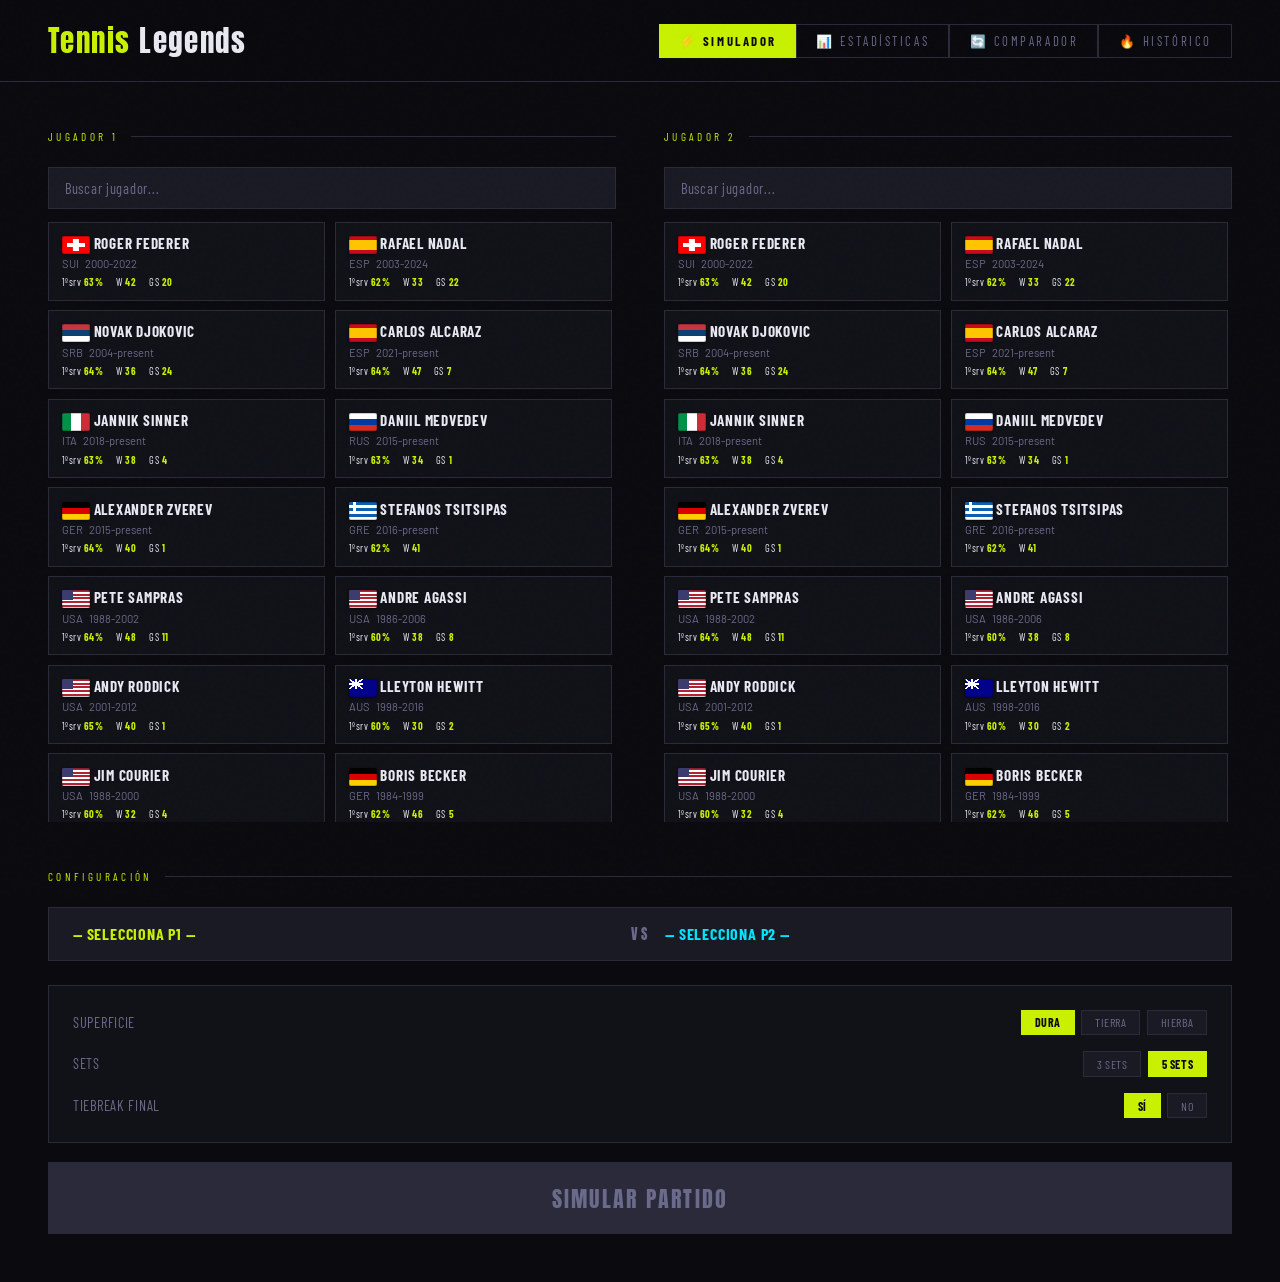
==== commit 5a0b27bf: "Add files via upload" ====
--- a/index.html
+++ b/index.html
@@ -1,1538 +1,317 @@
-<!DOCTYPE html>
-<html lang="es">
-<head>
-<meta charset="UTF-8">
-<meta name="viewport" content="width=device-width, initial-scale=1.0">
-<title>Tennis Legends Simulator</title>
-<link href="https://fonts.googleapis.com/css2?family=Anton&family=Barlow+Condensed:wght@300;400;600;700&family=Barlow:wght@300;400;500&display=swap" rel="stylesheet">
-<style>
-  :root {
-    --bg: #0a0a0f;
-    --surface: #111118;
-    --surface2: #1a1a24;
-    --border: #2a2a3a;
-    --accent: #c8f000;
-    --accent2: #00e5ff;
-    --red: #ff4444;
-    --text: #e8e8f0;
-    --muted: #6a6a8a;
-  }
-  * { margin:0; padding:0; box-sizing:border-box; }
-  body { background:var(--bg); color:var(--text); font-family:'Barlow',sans-serif; min-height:100vh; overflow-x:hidden; }
-  body::before { content:''; position:fixed; inset:0; background-image:url("data:image/svg+xml,%3Csvg viewBox='0 0 256 256' xmlns='http://www.w3.org/2000/svg'%3E%3Cfilter id='noise'%3E%3CfeTurbulence type='fractalNoise' baseFrequency='0.9' numOctaves='4' stitchTiles='stitch'/%3E%3C/filter%3E%3Crect width='100%25' height='100%25' filter='url(%23noise)' opacity='0.03'/%3E%3C/svg%3E"); pointer-events:none; z-index:9999; opacity:0.4; }
-
-  /* HEADER */
-  header { padding:1.2rem 3rem; border-bottom:1px solid var(--border); display:flex; align-items:center; justify-content:space-between; position:sticky; top:0; background:rgba(10,10,15,0.95); backdrop-filter:blur(10px); z-index:100; }
-  .logo { font-family:'Anton',sans-serif; font-size:1.8rem; letter-spacing:0.05em; color:var(--accent); }
-  .logo span { color:var(--text); }
-  .nav-tabs { display:flex; gap:0; }
-  .nav-tab { font-family:'Barlow Condensed',sans-serif; font-size:0.8rem; letter-spacing:0.2em; text-transform:uppercase; color:var(--muted); border:1px solid var(--border); padding:0.5rem 1.2rem; cursor:pointer; transition:all 0.15s; background:transparent; }
-  .nav-tab:first-child { border-right:none; }
-  .nav-tab.active { background:var(--accent); color:var(--bg); border-color:var(--accent); font-weight:700; }
-  .nav-tab:hover:not(.active) { color:var(--text); border-color:var(--muted); }
-
-  /* PAGE SYSTEM */
-  .page { display:none; }
-  .page.active { display:block; }
-
-  /* SECTION LABEL */
-  .section-label { font-family:'Barlow Condensed',sans-serif; font-size:0.7rem; letter-spacing:0.3em; text-transform:uppercase; color:var(--accent); margin-bottom:1.5rem; display:flex; align-items:center; gap:0.8rem; }
-  .section-label::after { content:''; flex:1; height:1px; background:var(--border); }
-
-  /* ===================== SIMULATOR PAGE ===================== */
-  .main-grid { display:grid; grid-template-columns:1fr 1fr; gap:3rem; max-width:1400px; margin:0 auto; padding:3rem; }
-
-  .player-grid { display:grid; grid-template-columns:1fr 1fr; gap:0.6rem; max-height:520px; overflow-y:auto; padding-right:4px; }
-  .player-grid::-webkit-scrollbar { width:4px; }
-  .player-grid::-webkit-scrollbar-track { background:var(--surface); }
-  .player-grid::-webkit-scrollbar-thumb { background:var(--border); }
-
-  .player-card { background:var(--surface); border:1px solid var(--border); padding:0.9rem 1rem; cursor:pointer; transition:all 0.15s; position:relative; overflow:hidden; }
-  .player-card::before { content:''; position:absolute; left:0; top:0; bottom:0; width:3px; background:transparent; transition:all 0.15s; }
-  .player-card:hover { border-color:var(--muted); background:var(--surface2); }
-  .player-card.selected-p1 { border-color:var(--accent); background:#1a1f00; }
-  .player-card.selected-p1::before { background:var(--accent); }
-  .player-card.selected-p2 { border-color:var(--accent2); background:#001a1f; }
-  .player-card.selected-p2::before { background:var(--accent2); }
-  .player-name { font-family:'Barlow Condensed',sans-serif; font-size:0.95rem; font-weight:700; letter-spacing:0.05em; text-transform:uppercase; }
-  .player-meta { font-size:0.7rem; color:var(--muted); margin-top:0.2rem; display:flex; gap:0.6rem; flex-wrap:wrap; }
-  .player-stat-mini { display:flex; gap:0.8rem; margin-top:0.4rem; flex-wrap:wrap; }
-  .stat-pill { font-size:0.65rem; font-family:'Barlow Condensed',sans-serif; letter-spacing:0.05em; }
-  .stat-pill span { color:var(--accent); font-weight:700; }
-
-  .config-panel { background:var(--surface); border:1px solid var(--border); padding:1.5rem; display:flex; flex-direction:column; gap:1rem; }
-  .config-row { display:flex; align-items:center; justify-content:space-between; font-family:'Barlow Condensed',sans-serif; font-size:0.9rem; letter-spacing:0.05em; text-transform:uppercase; color:var(--muted); }
-  .config-options { display:flex; gap:0.4rem; }
-  .opt-btn { background:var(--surface2); border:1px solid var(--border); color:var(--muted); padding:0.3rem 0.8rem; font-size:0.75rem; font-family:'Barlow Condensed',sans-serif; letter-spacing:0.05em; cursor:pointer; transition:all 0.1s; text-transform:uppercase; }
-  .opt-btn.active { background:var(--accent); color:var(--bg); border-color:var(--accent); font-weight:700; }
-
-  .sim-btn { background:var(--accent); color:var(--bg); border:none; padding:1.2rem 2rem; font-family:'Anton',sans-serif; font-size:1.4rem; letter-spacing:0.1em; text-transform:uppercase; cursor:pointer; width:100%; transition:all 0.15s; }
-  .sim-btn:hover { background:#d4ff10; transform:translateY(-1px); box-shadow:0 8px 30px rgba(200,240,0,0.3); }
-  .sim-btn:disabled { background:var(--border); color:var(--muted); cursor:not-allowed; transform:none; box-shadow:none; }
-
-  #scoreboard { display:none; grid-column:1/-1; background:var(--surface); border:1px solid var(--border); }
-  .score-header { display:grid; grid-template-columns:2fr repeat(5,1fr) 1fr; background:var(--surface2); border-bottom:1px solid var(--border); padding:0.8rem 1.5rem; font-family:'Barlow Condensed',sans-serif; font-size:0.75rem; letter-spacing:0.15em; text-transform:uppercase; color:var(--muted); }
-  .score-header div,.score-row div { text-align:center; }
-  .score-header div:first-child,.score-row div:first-child { text-align:left; }
-  .score-row { display:grid; grid-template-columns:2fr repeat(5,1fr) 1fr; padding:1.2rem 1.5rem; border-bottom:1px solid var(--border); align-items:center; }
-  .score-row:last-child { border-bottom:none; }
-  .player-label { font-family:'Barlow Condensed',sans-serif; font-size:1.1rem; font-weight:700; letter-spacing:0.05em; text-transform:uppercase; display:flex; align-items:center; gap:0.6rem; }
-  .dot-p1 { width:8px; height:8px; background:var(--accent); border-radius:50%; flex-shrink:0; }
-  .dot-p2 { width:8px; height:8px; background:var(--accent2); border-radius:50%; flex-shrink:0; }
-  .set-score { font-family:'Anton',sans-serif; font-size:1.4rem; text-align:center; }
-  .set-score.winner { color:var(--accent); }
-  .set-score.inactive { color:var(--border); }
-  .set-score.p2-win { color:var(--accent2); }
-  .games-total { font-family:'Anton',sans-serif; font-size:1.8rem; }
-  .games-total.p1 { color:var(--accent); }
-  .games-total.p2 { color:var(--accent2); }
-
-  #match-stats { display:none; grid-column:1/-1; background:var(--surface); border:1px solid var(--border); padding:2rem; }
-  .stats-grid { display:grid; grid-template-columns:1fr 200px 1fr; gap:0.8rem; align-items:center; }
-  .stat-val-left { text-align:right; font-family:'Barlow Condensed',sans-serif; font-size:1.1rem; font-weight:700; color:var(--accent); }
-  .stat-val-right { text-align:left; font-family:'Barlow Condensed',sans-serif; font-size:1.1rem; font-weight:700; color:var(--accent2); }
-  .stat-name { text-align:center; font-size:0.72rem; font-family:'Barlow Condensed',sans-serif; letter-spacing:0.1em; text-transform:uppercase; color:var(--muted); padding:0.3rem 0; }
-  .bar-wrap { height:3px; background:var(--border); overflow:hidden; }
-  .bar-fill-left { height:100%; background:var(--accent); float:right; transition:width 1s ease; }
-  .bar-fill-right { height:100%; background:var(--accent2); transition:width 1s ease; }
-
-  .winner-banner { display:none; grid-column:1/-1; padding:3rem; text-align:center; background:linear-gradient(135deg,#0a1000,#0a0a0f,#001015); border:1px solid var(--border); position:relative; overflow:hidden; }
-  .winner-banner::before { content:''; position:absolute; inset:0; background:radial-gradient(ellipse at center,rgba(200,240,0,0.05) 0%,transparent 70%); }
-  .winner-label { font-family:'Barlow Condensed',sans-serif; font-size:0.75rem; letter-spacing:0.4em; text-transform:uppercase; color:var(--muted); margin-bottom:0.5rem; }
-  .winner-name { font-family:'Anton',sans-serif; font-size:4rem; letter-spacing:0.05em; text-transform:uppercase; line-height:1; margin-bottom:0.5rem; }
-  .winner-score { font-family:'Barlow Condensed',sans-serif; font-size:1.2rem; color:var(--muted); letter-spacing:0.1em; }
-
-  #point-log { display:none; grid-column:1/-1; max-height:180px; overflow-y:auto; background:var(--surface); border:1px solid var(--border); padding:1rem 1.5rem; }
-  #point-log::-webkit-scrollbar { width:4px; }
-  #point-log::-webkit-scrollbar-thumb { background:var(--border); }
-  .log-entry { font-size:0.78rem; color:var(--muted); padding:0.15rem 0; font-family:'Barlow Condensed',sans-serif; border-bottom:1px solid #1a1a24; }
-  .log-entry.important { color:var(--accent); font-weight:700; }
-  .log-entry.p2w { color:var(--accent2); font-weight:700; }
-
-  .again-btn { background:transparent; border:1px solid var(--border); color:var(--muted); padding:0.8rem 1.5rem; font-family:'Barlow Condensed',sans-serif; letter-spacing:0.1em; font-size:0.85rem; text-transform:uppercase; cursor:pointer; transition:all 0.15s; width:100%; }
-  .again-btn:hover { border-color:var(--accent); color:var(--accent); }
-
-  .selection-display { display:flex; align-items:center; gap:1rem; padding:1rem 1.5rem; background:var(--surface2); border:1px solid var(--border); margin-bottom:1.5rem; }
-  .sel-name { font-family:'Barlow Condensed',sans-serif; font-size:1rem; font-weight:700; text-transform:uppercase; letter-spacing:0.05em; flex:1; }
-  .sel-name.p1 { color:var(--accent); }
-  .sel-name.p2 { color:var(--accent2); }
-  .sel-vs { font-family:'Anton',sans-serif; font-size:0.85rem; color:var(--muted); letter-spacing:0.2em; }
-
-  @keyframes fadeIn { from{opacity:0;transform:translateY(10px)} to{opacity:1;transform:translateY(0)} }
-  .animate-in { animation:fadeIn 0.4s ease forwards; }
-
-  /* SEARCH BAR for simulator */
-  .search-bar { width:100%; background:var(--surface2); border:1px solid var(--border); color:var(--text); padding:0.7rem 1rem; font-family:'Barlow Condensed',sans-serif; font-size:0.9rem; letter-spacing:0.05em; margin-bottom:0.8rem; outline:none; }
-  .search-bar::placeholder { color:var(--muted); }
-  .search-bar:focus { border-color:var(--muted); }
-
-  /* ===================== STATS PAGE ===================== */
-  #page-stats { background:var(--bg); }
-  .stats-page-layout { display:grid; grid-template-columns:320px 1fr; min-height:calc(100vh - 65px); }
-
-  /* LEFT PANEL */
-  .players-sidebar { background:var(--surface); border-right:1px solid var(--border); height:calc(100vh - 65px); overflow-y:auto; position:sticky; top:65px; }
-  .players-sidebar::-webkit-scrollbar { width:4px; }
-  .players-sidebar::-webkit-scrollbar-thumb { background:var(--border); }
-  .sidebar-header { padding:1.2rem 1.5rem; border-bottom:1px solid var(--border); position:sticky; top:0; background:var(--surface); z-index:10; }
-  .sidebar-title { font-family:'Barlow Condensed',sans-serif; font-size:0.7rem; letter-spacing:0.3em; text-transform:uppercase; color:var(--accent); margin-bottom:0.8rem; }
-  .sidebar-search { width:100%; background:var(--bg); border:1px solid var(--border); color:var(--text); padding:0.6rem 0.9rem; font-family:'Barlow Condensed',sans-serif; font-size:0.85rem; letter-spacing:0.03em; outline:none; }
-  .sidebar-search::placeholder { color:var(--muted); }
-  .sidebar-search:focus { border-color:var(--muted); }
-
-  .era-filter { display:flex; flex-wrap:wrap; gap:0.3rem; margin-top:0.6rem; }
-  .era-btn { font-family:'Barlow Condensed',sans-serif; font-size:0.65rem; letter-spacing:0.1em; text-transform:uppercase; border:1px solid var(--border); color:var(--muted); padding:0.2rem 0.5rem; cursor:pointer; background:transparent; transition:all 0.1s; }
-  .era-btn.active { background:var(--accent); color:var(--bg); border-color:var(--accent); font-weight:700; }
-
-  .player-list-item { padding:0.8rem 1.5rem; cursor:pointer; border-bottom:1px solid #16161e; transition:all 0.1s; display:flex; align-items:center; gap:0.7rem; position:relative; }
-  .player-list-item::before { content:''; position:absolute; left:0; top:0; bottom:0; width:3px; background:transparent; transition:all 0.1s; }
-  .player-list-item:hover { background:var(--surface2); }
-  .player-list-item.active { background:#1a1f00; }
-  .player-list-item.active::before { background:var(--accent); }
-  .pli-flag { font-size:1rem; flex-shrink:0; }
-  .pli-info { flex:1; min-width:0; }
-  .pli-name { font-family:'Barlow Condensed',sans-serif; font-size:0.9rem; font-weight:700; letter-spacing:0.05em; text-transform:uppercase; white-space:nowrap; overflow:hidden; text-overflow:ellipsis; }
-  .pli-sub { font-size:0.68rem; color:var(--muted); margin-top:0.1rem; }
-  .pli-gs { font-family:'Anton',sans-serif; font-size:1rem; color:var(--accent); flex-shrink:0; }
-
-  /* RIGHT PANEL - player detail */
-  .player-detail { padding:3rem; }
-  .detail-empty { display:flex; flex-direction:column; align-items:center; justify-content:center; min-height:60vh; color:var(--muted); text-align:center; }
-  .detail-empty-icon { font-size:4rem; margin-bottom:1rem; opacity:0.3; }
-  .detail-empty-text { font-family:'Barlow Condensed',sans-serif; font-size:1rem; letter-spacing:0.2em; text-transform:uppercase; }
-
-  .player-hero { display:grid; grid-template-columns:1fr 2fr; gap:3rem; margin-bottom:3rem; align-items:start; }
-  .player-avatar { background:var(--surface2); border:1px solid var(--border); aspect-ratio:3/4; display:flex; align-items:center; justify-content:center; position:relative; overflow:hidden; }
-  .player-avatar-initial { font-family:'Anton',sans-serif; font-size:6rem; color:var(--border); letter-spacing:0.05em; }
-  .player-flag-bg { position:absolute; bottom:1rem; right:1rem; font-size:2.5rem; opacity:0.3; }
-  .player-avatar-accent { position:absolute; bottom:0; left:0; right:0; height:4px; background:var(--accent); }
-
-  .player-hero-info {}
-  .player-hero-name { font-family:'Anton',sans-serif; font-size:3rem; letter-spacing:0.03em; text-transform:uppercase; line-height:1; margin-bottom:0.4rem; }
-  .player-hero-country { font-family:'Barlow Condensed',sans-serif; font-size:0.8rem; letter-spacing:0.2em; text-transform:uppercase; color:var(--muted); margin-bottom:1.5rem; display:flex; align-items:center; gap:0.5rem; }
-  .player-hero-badges { display:flex; flex-wrap:wrap; gap:0.5rem; margin-bottom:1.5rem; }
-  .badge { font-family:'Barlow Condensed',sans-serif; font-size:0.72rem; letter-spacing:0.1em; text-transform:uppercase; padding:0.3rem 0.7rem; border:1px solid var(--border); color:var(--muted); }
-  .badge.highlight { border-color:var(--accent); color:var(--accent); }
-  .badge.gs { background:var(--accent); color:var(--bg); border-color:var(--accent); font-weight:700; }
-
-  .player-bio { font-size:0.9rem; line-height:1.7; color:#a0a0b8; margin-bottom:1.5rem; max-width:500px; }
-  .peak-stat { display:flex; gap:2rem; flex-wrap:wrap; }
-  .peak-item { }
-  .peak-label { font-family:'Barlow Condensed',sans-serif; font-size:0.65rem; letter-spacing:0.2em; text-transform:uppercase; color:var(--muted); margin-bottom:0.2rem; }
-  .peak-value { font-family:'Anton',sans-serif; font-size:1.4rem; color:var(--accent); }
-
-  /* SIM STATS TABLE */
-  .sim-stats-section { margin-bottom:3rem; }
-  .stat-cards { display:grid; grid-template-columns:repeat(4, 1fr); gap:1rem; margin-bottom:2rem; }
-  .stat-card { background:var(--surface); border:1px solid var(--border); padding:1.2rem; position:relative; overflow:hidden; }
-  .stat-card::after { content:''; position:absolute; bottom:0; left:0; right:0; height:2px; background:var(--border); }
-  .stat-card.highlight::after { background:var(--accent); }
-  .stat-card-label { font-family:'Barlow Condensed',sans-serif; font-size:0.65rem; letter-spacing:0.2em; text-transform:uppercase; color:var(--muted); margin-bottom:0.5rem; }
-  .stat-card-value { font-family:'Anton',sans-serif; font-size:2.2rem; line-height:1; }
-  .stat-card-sub { font-size:0.72rem; color:var(--muted); margin-top:0.3rem; }
-
-  /* SURFACE BARS */
-  .surface-section { background:var(--surface); border:1px solid var(--border); padding:1.5rem; margin-bottom:2rem; }
-  .surface-title { font-family:'Barlow Condensed',sans-serif; font-size:0.7rem; letter-spacing:0.25em; text-transform:uppercase; color:var(--accent); margin-bottom:1.2rem; }
-  .surface-row { display:grid; grid-template-columns:80px 1fr 60px; align-items:center; gap:1rem; margin-bottom:0.8rem; }
-  .surface-label { font-family:'Barlow Condensed',sans-serif; font-size:0.8rem; letter-spacing:0.05em; text-transform:uppercase; color:var(--muted); }
-  .surface-bar-track { height:6px; background:var(--border); position:relative; }
-  .surface-bar-fill { height:100%; transition:width 0.8s ease; }
-  .surface-bar-fill.hard { background:#4fc3f7; }
-  .surface-bar-fill.clay { background:#ff8a65; }
-  .surface-bar-fill.grass { background:#81c784; }
-  .surface-val { font-family:'Barlow Condensed',sans-serif; font-size:0.85rem; font-weight:700; text-align:right; }
-  .surface-val.good { color:var(--accent); }
-  .surface-val.avg { color:var(--text); }
-  .surface-val.weak { color:var(--muted); }
-
-  /* COMPARISON BARS */
-  .stat-table { background:var(--surface); border:1px solid var(--border); }
-  .stat-table-header { display:grid; grid-template-columns:1fr 100px 160px; padding:0.8rem 1.5rem; background:var(--surface2); border-bottom:1px solid var(--border); font-family:'Barlow Condensed',sans-serif; font-size:0.65rem; letter-spacing:0.2em; text-transform:uppercase; color:var(--muted); }
-  .stat-table-row { display:grid; grid-template-columns:1fr 100px 160px; padding:0.8rem 1.5rem; border-bottom:1px solid #16161e; align-items:center; }
-  .stat-table-row:last-child { border-bottom:none; }
-  .str-label { font-size:0.8rem; color:var(--muted); font-family:'Barlow Condensed',sans-serif; letter-spacing:0.05em; text-transform:uppercase; }
-  .str-value { font-family:'Barlow Condensed',sans-serif; font-size:1rem; font-weight:700; color:var(--text); }
-  .str-bar { height:4px; background:var(--border); }
-  .str-bar-fill { height:100%; background:var(--accent); transition:width 0.8s; }
-
-
-  /* SPEED CARDS */
-  .speed-cards { display:grid; grid-template-columns:repeat(4,1fr); gap:1rem; margin-bottom:0.5rem; }
-  .speed-cards .speed-card:last-child { grid-column: 1 / -1; }
-  .speed-card { background:var(--surface2); border:1px solid var(--border); padding:1.2rem; text-align:center; position:relative; }
-  .speed-card.combo { background:linear-gradient(135deg,#0a1000,#001015); border-color:var(--accent); }
-  .speed-icon { font-size:1.5rem; margin-bottom:0.4rem; }
-  .speed-label { font-family:'Barlow Condensed',sans-serif; font-size:0.65rem; letter-spacing:0.15em; text-transform:uppercase; color:var(--muted); margin-bottom:0.3rem; }
-  .speed-value { font-family:'Anton',sans-serif; font-size:2.5rem; line-height:1; }
-  .speed-unit { font-size:0.7rem; color:var(--muted); margin-bottom:0.6rem; }
-  .speed-bar-track { height:3px; background:var(--border); }
-  .speed-bar { height:100%; max-width:100%; }
-
-
-  /* DATA BADGE */
-  .data-badge { display:inline-block; font-size:0.6rem; letter-spacing:0.1em; padding:0.2rem 0.5rem; margin-left:0.8rem; font-weight:700; vertical-align:middle; }
-  .badge-real { background:rgba(200,240,0,0.15); color:var(--accent); border:1px solid var(--accent); }
-  .badge-est  { background:rgba(255,152,0,0.15); color:#ff9800; border:1px solid #ff9800; }
-
-  /* RALLY DISTRIBUTION */
-  .rally-distribution { display:flex; flex-direction:column; gap:0.8rem; margin-bottom:1.2rem; }
-  .rally-bar-row { display:grid; grid-template-columns:100px 1fr 1fr; gap:0.8rem; align-items:center; }
-  .rally-bar-label { font-family:'Barlow Condensed',sans-serif; font-size:0.75rem; letter-spacing:0.05em; text-transform:uppercase; color:var(--text); }
-  .rally-bar-outer { height:22px; background:var(--border); position:relative; max-width:100%; }
-  .rally-bar-fill { height:100%; position:relative; display:flex; align-items:center; min-width:30px; transition:width 0.8s ease; }
-  .rally-short { background:linear-gradient(90deg, #c8f000, #a0c000); }
-  .rally-mid   { background:linear-gradient(90deg, #00e5ff, #0099aa); }
-  .rally-long  { background:linear-gradient(90deg, #ff9800, #cc6600); }
-  .rally-pct { font-family:'Anton',sans-serif; font-size:0.75rem; color:var(--bg); padding:0 0.4rem; white-space:nowrap; }
-  .rally-desc { font-size:0.68rem; color:var(--muted); line-height:1.3; }
-
-  /* RETURN SPEED */
-  .return-speed-row { display:grid; grid-template-columns:180px 80px 1fr; align-items:center; gap:0.8rem; margin-top:0.5rem; padding-top:0.8rem; border-top:1px solid var(--border); }
-  .return-speed-label { font-family:'Barlow Condensed',sans-serif; font-size:0.75rem; letter-spacing:0.05em; text-transform:uppercase; color:var(--muted); }
-  .return-speed-val { font-family:'Anton',sans-serif; font-size:1.2rem; color:var(--accent2); }
-  .return-speed-bar-track { height:4px; background:var(--border); }
-  .return-speed-bar { height:100%; background:var(--accent2); max-width:100%; transition:width 0.8s ease; }
-
-
-  /* GS TROPHY SECTION */
-  .gs-trophy-section { margin-bottom:1.5rem; }
-  .gs-trophy-row { display:grid; grid-template-columns:repeat(4,1fr); gap:0.8rem; margin-bottom:0.8rem; }
-  .gs-trophy-item { background:var(--surface2); border:1px solid var(--border); padding:0.8rem; text-align:center; position:relative; }
-  .gs-trophy-item.gs-won { border-color:rgba(200,240,0,0.4); background:rgba(200,240,0,0.05); }
-  .gs-trophy-item.gs-zero { opacity:0.45; }
-  .gs-icon { font-size:1.4rem; margin-bottom:0.2rem; }
-  .gs-name { font-family:'Barlow Condensed',sans-serif; font-size:0.62rem; letter-spacing:0.1em; text-transform:uppercase; color:var(--muted); margin-bottom:0.3rem; }
-  .gs-count { font-family:'Anton',sans-serif; font-size:2rem; line-height:1; color:var(--accent); }
-  .gs-dots { font-size:0.55rem; color:var(--accent); letter-spacing:1px; margin-top:0.3rem; line-height:1.4; word-break:break-all; }
-  .gs-dots-empty { font-size:0.7rem; color:var(--border); margin-top:0.3rem; }
-  .gs-totals-row { display:flex; gap:2rem; padding:0.8rem 1rem; background:var(--surface2); border:1px solid var(--border); }
-  .gs-total-item { display:flex; align-items:center; gap:0.8rem; }
-  .gs-total-label { font-family:'Barlow Condensed',sans-serif; font-size:0.75rem; letter-spacing:0.1em; text-transform:uppercase; color:var(--muted); }
-  .gs-total-val { font-family:'Anton',sans-serif; font-size:1.8rem; color:var(--accent); }
-  .masters-val { color:var(--accent2) !important; }
-
-  /* SIDEBAR TITLES */
-  .pli-titles { display:flex; flex-direction:column; gap:0.15rem; align-items:flex-end; flex-shrink:0; }
-  .pli-gs { font-family:'Barlow Condensed',sans-serif; font-size:0.72rem; font-weight:700; color:var(--accent); white-space:nowrap; }
-  .pli-masters { font-family:'Barlow Condensed',sans-serif; font-size:0.68rem; color:var(--accent2); white-space:nowrap; }
-
-  @media (max-width: 900px) {
-    .stats-page-layout { grid-template-columns:1fr; }
-    .players-sidebar { height:auto; position:relative; top:0; max-height:300px; }
-    .player-hero { grid-template-columns:1fr; }
-    .stat-cards { grid-template-columns:repeat(2,1fr); }
-  }
-</style>
-</head>
-<body>
-
-<header>
-  <div class="logo">Tennis <span>Legends</span></div>
-  <div class="nav-tabs">
-    <button class="nav-tab active" onclick="showPage('simulator')">⚡ Simulador</button>
-    <button class="nav-tab" onclick="showPage('stats')">📊 Estadísticas</button>
-  </div>
-</header>
-
-<!-- ==================== PAGE: SIMULATOR ==================== -->
-<div id="page-simulator" class="page active">
-<div class="main-grid">
-
-  <div>
-    <div class="section-label">Jugador 1</div>
-    <input class="search-bar" placeholder="Buscar jugador..." oninput="filterGrid('p1', this.value)" id="search-p1">
-    <div class="player-grid" id="grid-p1"></div>
-  </div>
-
-  <div>
-    <div class="section-label">Jugador 2</div>
-    <input class="search-bar" placeholder="Buscar jugador..." oninput="filterGrid('p2', this.value)" id="search-p2">
-    <div class="player-grid" id="grid-p2"></div>
-  </div>
-
-  <div style="grid-column:1/-1">
-    <div class="section-label">Configuración</div>
-    <div class="selection-display">
-      <div class="sel-name p1" id="sel-p1">— Selecciona P1 —</div>
-      <div class="sel-vs">VS</div>
-      <div class="sel-name p2" id="sel-p2">— Selecciona P2 —</div>
-    </div>
-    <div class="config-panel">
-      <div class="config-row">
-        <span>Superficie</span>
-        <div class="config-options" id="surface-opts">
-          <button class="opt-btn active" data-val="hard">Dura</button>
-          <button class="opt-btn" data-val="clay">Tierra</button>
-          <button class="opt-btn" data-val="grass">Hierba</button>
-        </div>
-      </div>
-      <div class="config-row">
-        <span>Sets</span>
-        <div class="config-options" id="sets-opts">
-          <button class="opt-btn" data-val="3">3 sets</button>
-          <button class="opt-btn active" data-val="5">5 sets</button>
-        </div>
-      </div>
-      <div class="config-row">
-        <span>Tiebreak final</span>
-        <div class="config-options" id="tb-opts">
-          <button class="opt-btn active" data-val="yes">Sí</button>
-          <button class="opt-btn" data-val="no">No</button>
-        </div>
-      </div>
-    </div>
-    <br>
-    <button class="sim-btn" id="sim-btn" disabled>SIMULAR PARTIDO</button>
-  </div>
-
-  <div class="winner-banner" id="winner-banner">
-    <div class="winner-label">🏆 Ganador del partido</div>
-    <div class="winner-name" id="winner-name">—</div>
-    <div class="winner-score" id="winner-score">—</div>
-  </div>
-
-  <div id="scoreboard">
-    <div class="score-header">
-      <div>Jugador</div>
-      <div>S1</div><div>S2</div><div>S3</div><div>S4</div><div>S5</div>
-      <div>Juegos</div>
-    </div>
-    <div class="score-row">
-      <div class="player-label"><span class="dot-p1"></span><span id="sb-name-p1">—</span></div>
-      <div class="set-score inactive" id="s1p1">-</div>
-      <div class="set-score inactive" id="s2p1">-</div>
-      <div class="set-score inactive" id="s3p1">-</div>
-      <div class="set-score inactive" id="s4p1">-</div>
-      <div class="set-score inactive" id="s5p1">-</div>
-      <div class="games-total p1" id="tot-p1">0</div>
-    </div>
-    <div class="score-row">
-      <div class="player-label"><span class="dot-p2"></span><span id="sb-name-p2">—</span></div>
-      <div class="set-score inactive" id="s1p2">-</div>
-      <div class="set-score inactive" id="s2p2">-</div>
-      <div class="set-score inactive" id="s3p2">-</div>
-      <div class="set-score inactive" id="s4p2">-</div>
-      <div class="set-score inactive" id="s5p2">-</div>
-      <div class="games-total p2" id="tot-p2">0</div>
-    </div>
-  </div>
-
-  <div id="match-stats">
-    <div class="section-label">Estadísticas del partido</div>
-    <div class="stats-grid" id="stats-grid"></div>
-  </div>
-  <div id="point-log"></div>
-  <div id="again-wrap" style="display:none; grid-column:1/-1;">
-    <button class="again-btn" onclick="resetSim()">↩ Nuevo partido</button>
-  </div>
-
-</div>
-</div>
-
-<!-- ==================== PAGE: STATS ==================== -->
-<div id="page-stats" class="page">
-  <div class="stats-page-layout">
-
-    <!-- SIDEBAR -->
-    <div class="players-sidebar">
-      <div class="sidebar-header">
-        <div class="sidebar-title">Base de datos · <span id="player-count">0</span> jugadores</div>
-        <input class="sidebar-search" placeholder="Buscar nombre..." oninput="filterSidebar(this.value)" id="sidebar-search">
-        <div class="era-filter" id="era-filter">
-          <button class="era-btn active" data-era="all">Todos</button>
-          <button class="era-btn" data-era="2010s">2010s+</button>
-          <button class="era-btn" data-era="2000s">2000s</button>
-          <button class="era-btn" data-era="90s">90s</button>
-          <button class="era-btn" data-era="80s">80s</button>
-          <button class="era-btn" data-era="70s">70s</button>
-        </div>
-      </div>
-      <div id="players-list"></div>
-    </div>
-
-    <!-- DETAIL -->
-    <div class="player-detail" id="player-detail">
-      <div class="detail-empty" id="detail-empty">
-        <div class="detail-empty-icon">🎾</div>
-        <div class="detail-empty-text">Selecciona un jugador para ver sus estadísticas</div>
-      </div>
-      <div id="detail-content" style="display:none;"></div>
-    </div>
-
-  </div>
-</div>
-
-<script>
-// COMPLETE PLAYERS DATABASE - ~100 players
-const PLAYERS = [
-  // === BIG 3 & NEXT GEN ===
-  { id:'federer', name:'Roger Federer', country:'SUI', countryFlag:'🇨🇭', era:'2000-2022', style:'All-court', prime:'2004-2007', gs:20,gs_ro:1,gs_wi:8,gs_us:5,gs_au:6,masters:28, peak:'No.1 (2004)',
-    bio:'El jugador más elegante de la historia. 20 Grand Slams, 310 semanas como Nº1. Backhand de una mano icónico.',
-    tb_win:0.68,dec_win:0.65,net_win:0.72,height:185,
-    stats:{ serve1pct:0.63,win1st:0.79,win2nd:0.58,returnWin:0.38,winners:42,errors:22,breakConvert:0.44,breakSave:0.68,serve_kmh:230,fh_kmh:155,bh_kmh:140,surface:{hard:1.05,clay:0.92,grass:1.10},
-      rally_short:42,rally_mid:35,rally_long:23,rest_kmh:155,data_type:'real'}},
-  { id:'nadal', name:'Rafael Nadal', country:'ESP', countryFlag:'🇪🇸', era:'2003-2024', style:'Baseliner', prime:'2008-2012', gs:22,gs_ro:14,gs_wi:2,gs_us:4,gs_au:2,masters:36, peak:'No.1 (2008)',
-    bio:'El Rey de la Tierra. 22 Grand Slams, 14 Roland Garros. El revés con dos manos más letal de la historia.',
-    tb_win:0.62,dec_win:0.7,net_win:0.68,height:185,
-    stats:{ serve1pct:0.62,win1st:0.74,win2nd:0.56,returnWin:0.48,winners:33,errors:24,breakConvert:0.52,breakSave:0.65,serve_kmh:220,fh_kmh:160,bh_kmh:145,surface:{hard:0.98,clay:1.18,grass:0.96},
-      rally_short:34,rally_mid:33,rally_long:33,rest_kmh:158,data_type:'real'}},
-  { id:'djokovic', name:'Novak Djokovic', country:'SRB', countryFlag:'🇷🇸', era:'2004-present', style:'Baseliner', prime:'2011-2016', gs:24,gs_ro:3,gs_wi:7,gs_us:3,gs_au:11,masters:40, peak:'No.1 (2011)',
-    bio:'El mejor de todos los tiempos en términos de títulos. Defensa y devolución extraordinarias. Récord de 24 Grand Slams.',
-    tb_win:0.72,dec_win:0.74,net_win:0.66,height:188,
-    stats:{ serve1pct:0.64,win1st:0.76,win2nd:0.57,returnWin:0.50,winners:36,errors:19,breakConvert:0.50,breakSave:0.70,serve_kmh:235,fh_kmh:155,bh_kmh:150,surface:{hard:1.08,clay:1.05,grass:1.04},
-      rally_short:38,rally_mid:34,rally_long:28,rest_kmh:165,data_type:'real'}},
-  { id:'alcaraz', name:'Carlos Alcaraz', country:'ESP', countryFlag:'🇪🇸', era:'2021-present', style:'All-court', prime:'2023-present', gs:7,gs_ro:2,gs_wi:2,gs_us:2,gs_au:1,masters:13, peak:'No.1 (2022)',
-    bio:'La próxima superestrella. Velocidad explosiva, dropshot devastador, potencia sin límites. Ya ganó Roland Garros y Wimbledon con 21 años.',
-    tb_win:0.65,dec_win:0.68,net_win:0.72,height:183,
-    stats:{ serve1pct:0.64,win1st:0.78,win2nd:0.57,returnWin:0.47,winners:47,errors:26,breakConvert:0.51,breakSave:0.67,serve_kmh:230,fh_kmh:165,bh_kmh:150,surface:{hard:1.06,clay:1.10,grass:1.08},
-      rally_short:40,rally_mid:34,rally_long:26,rest_kmh:162,data_type:'real'}},
-  { id:'sinner', name:'Jannik Sinner', country:'ITA', countryFlag:'🇮🇹', era:'2018-present', style:'Baseliner', prime:'2024-present', gs:2,gs_ro:0,gs_wi:0,gs_us:1,gs_au:1,masters:8, peak:'No.1 (2024)',
-    bio:'Técnica limpia, golpes planos y profundos. Dominó el ranking en 2024 con dos Grand Slams. El devolución más consistente de su generación.',
-    tb_win:0.66,dec_win:0.68,net_win:0.64,height:188,
-    stats:{ serve1pct:0.63,win1st:0.76,win2nd:0.56,returnWin:0.49,winners:38,errors:20,breakConvert:0.49,breakSave:0.68,serve_kmh:225,fh_kmh:160,bh_kmh:155,surface:{hard:1.09,clay:1.02,grass:1.00},
-      rally_short:39,rally_mid:35,rally_long:26,rest_kmh:160,data_type:'real'}},
-  { id:'medvedev', name:'Daniil Medvedev', country:'RUS', countryFlag:'🇷🇺', era:'2015-present', style:'Baseliner', prime:'2021-present', gs:1,gs_ro:0,gs_wi:0,gs_us:1,gs_au:0,masters:6, peak:'No.1 (2022)',
-    bio:'Estilo anticonvencional y efectivo. Servicio potente, gran defensa. US Open 2021.',
-    tb_win:0.64,dec_win:0.65,net_win:0.58,height:198,
-    stats:{ serve1pct:0.63,win1st:0.77,win2nd:0.56,returnWin:0.46,winners:34,errors:22,breakConvert:0.43,breakSave:0.66,serve_kmh:220,fh_kmh:145,bh_kmh:148,surface:{hard:1.08,clay:0.91,grass:1.00},
-      rally_short:37,rally_mid:35,rally_long:28,rest_kmh:158,data_type:'real'}},
-  { id:'zverev', name:'Alexander Zverev', country:'GER', countryFlag:'🇩🇪', era:'2015-present', style:'All-court', prime:'2021-present', gs:0,gs_ro:0,gs_wi:0,gs_us:0,gs_au:0,masters:11, peak:'No.1 (2021)',
-    bio:'Servicio devastador, poderoso desde el fondo. Tiene que ganar aún su primer Grand Slam pero dominó el circuito varios años.',
-    tb_win:0.63,dec_win:0.64,net_win:0.64,height:198,
-    stats:{ serve1pct:0.64,win1st:0.79,win2nd:0.56,returnWin:0.43,winners:40,errors:26,breakConvert:0.45,breakSave:0.64,serve_kmh:235,fh_kmh:155,bh_kmh:148,surface:{hard:1.04,clay:1.03,grass:0.98},
-      rally_short:41,rally_mid:34,rally_long:25,rest_kmh:155,data_type:'real'}},
-  { id:'tsitsipas', name:'Stefanos Tsitsipas', country:'GRE', countryFlag:'🇬🇷', era:'2016-present', style:'All-court', prime:'2021-present', gs:0,gs_ro:0,gs_wi:0,gs_us:0,gs_au:0,masters:10, peak:'No.3 (2021)',
-    bio:'Juego ofensivo con bola alta, subida a la red frecuente. Backhand de una mano elegante. Finalista Roland Garros 2021.',
-    tb_win:0.62,dec_win:0.63,net_win:0.7,height:193,
-    stats:{ serve1pct:0.62,win1st:0.76,win2nd:0.55,returnWin:0.44,winners:41,errors:28,breakConvert:0.46,breakSave:0.63,serve_kmh:215,fh_kmh:155,bh_kmh:130,surface:{hard:1.01,clay:1.07,grass:0.97},
-      rally_short:40,rally_mid:34,rally_long:26,rest_kmh:152,data_type:'real'}},
-
-  // === AÑOS 90-2000 ===
-  { id:'sampras', name:'Pete Sampras', country:'USA', countryFlag:'🇺🇸', era:'1988-2002', style:'Serve & Volley', prime:'1993-1998', gs:11,gs_ro:0,gs_wi:7,gs_us:2,gs_au:2,masters:11, peak:'No.1 (1993)',
-    bio:'El mejor servidor de su época. 14 Grand Slams, 7 años terminando Nº1. Invencible en hierba.',
-    tb_win:0.7,dec_win:0.67,net_win:0.78,height:185,
-    stats:{ serve1pct:0.64,win1st:0.83,win2nd:0.60,returnWin:0.34,winners:48,errors:28,breakConvert:0.36,breakSave:0.72,serve_kmh:240,fh_kmh:160,bh_kmh:130,surface:{hard:1.06,clay:0.85,grass:1.14},
-      rally_short:50,rally_mid:30,rally_long:20,rest_kmh:140,data_type:'estimated'}},
-  { id:'agassi', name:'Andre Agassi', country:'USA', countryFlag:'🇺🇸', era:'1986-2006', style:'Baseliner', prime:'1994-1999', gs:8,gs_ro:1,gs_wi:1,gs_us:2,gs_au:4,masters:17, peak:'No.1 (1994)',
-    bio:'El único en ganar los cuatro Grand Slams sobre superficies distintas. Devolución legendaria, figura icónica.',
-    tb_win:0.6,dec_win:0.66,net_win:0.6,height:180,
-    stats:{ serve1pct:0.60,win1st:0.74,win2nd:0.54,returnWin:0.46,winners:38,errors:30,breakConvert:0.48,breakSave:0.63,serve_kmh:210,fh_kmh:155,bh_kmh:148,surface:{hard:1.06,clay:1.00,grass:0.94},
-      rally_short:38,rally_mid:34,rally_long:28,rest_kmh:165,data_type:'estimated'}},
-  { id:'roddick', name:'Andy Roddick', country:'USA', countryFlag:'🇺🇸', era:'2001-2012', style:'Serve & Baseline', prime:'2003-2007', gs:1,gs_ro:0,gs_wi:0,gs_us:1,gs_au:0,masters:5, peak:'No.1 (2003)',
-    bio:'El servicio más rápido de su época (249 km/h). US Open 2003. Cuatro finales de Wimbledon contra Federer.',
-    tb_win:0.66,dec_win:0.64,net_win:0.65,height:188,
-    stats:{ serve1pct:0.65,win1st:0.84,win2nd:0.57,returnWin:0.34,winners:40,errors:30,breakConvert:0.36,breakSave:0.66,serve_kmh:249,fh_kmh:165,bh_kmh:135,surface:{hard:1.06,clay:0.88,grass:1.04},
-      rally_short:47,rally_mid:32,rally_long:21,rest_kmh:148,data_type:'estimated'}},
-  { id:'hewitt', name:'Lleyton Hewitt', country:'AUS', countryFlag:'🇦🇺', era:'1998-2016', style:'Baseliner', prime:'2001-2003', gs:2,gs_ro:0,gs_wi:1,gs_us:1,gs_au:0,masters:6, peak:'No.1 (2001)',
-    bio:'Guerrero incansable. Espíritu competitivo sin igual. Nº1 con solo 20 años. US Open 2001, Wimbledon 2002.',
-    tb_win:0.58,dec_win:0.67,net_win:0.58,height:180,
-    stats:{ serve1pct:0.60,win1st:0.73,win2nd:0.53,returnWin:0.47,winners:30,errors:22,breakConvert:0.48,breakSave:0.67,serve_kmh:200,fh_kmh:140,bh_kmh:138,surface:{hard:1.04,clay:0.96,grass:1.04},
-      rally_short:36,rally_mid:35,rally_long:29,rest_kmh:158,data_type:'estimated'}},
-  { id:'courier', name:'Jim Courier', country:'USA', countryFlag:'🇺🇸', era:'1988-2000', style:'Baseliner', prime:'1992-1993', gs:4,gs_ro:2,gs_wi:0,gs_us:0,gs_au:2,masters:8, peak:'No.1 (1992)',
-    bio:'Especialista en tierra batida con potencia. 4 Grand Slams, incluyendo 2 Roland Garros. Nº1 del mundo en 1992.',
-    tb_win:0.58,dec_win:0.64,net_win:0.56,height:183,
-    stats:{ serve1pct:0.60,win1st:0.73,win2nd:0.53,returnWin:0.44,winners:32,errors:26,breakConvert:0.47,breakSave:0.64,serve_kmh:195,fh_kmh:152,bh_kmh:140,surface:{hard:0.98,clay:1.10,grass:0.90},
-      rally_short:37,rally_mid:34,rally_long:29,rest_kmh:148,data_type:'estimated'}},
-  { id:'becker', name:'Boris Becker', country:'GER', countryFlag:'🇩🇪', era:'1984-1999', style:'Serve & Volley', prime:'1989-1994', gs:5,gs_ro:0,gs_wi:3,gs_us:0,gs_au:2,masters:13, peak:'No.1 (1991)',
-    bio:'Ganó Wimbledon con 17 años. Saque devastador y ataque a la red espectacular. 6 Grand Slams.',
-    tb_win:0.66,dec_win:0.65,net_win:0.74,height:190,
-    stats:{ serve1pct:0.62,win1st:0.80,win2nd:0.57,returnWin:0.36,winners:46,errors:31,breakConvert:0.40,breakSave:0.66,serve_kmh:230,fh_kmh:155,bh_kmh:135,surface:{hard:1.00,clay:0.92,grass:1.12},
-      rally_short:48,rally_mid:31,rally_long:21,rest_kmh:140,data_type:'estimated'}},
-  { id:'edberg', name:'Stefan Edberg', country:'SWE', countryFlag:'🇸🇪', era:'1982-1996', style:'Serve & Volley', prime:'1990-1992', gs:6,gs_ro:0,gs_wi:2,gs_us:2,gs_au:2,masters:3, peak:'No.1 (1990)',
-    bio:'El servicio y volea más elegante de la historia. 6 Grand Slams. Juego de red ejemplar.',
-    tb_win:0.64,dec_win:0.63,net_win:0.76,height:188,
-    stats:{ serve1pct:0.63,win1st:0.79,win2nd:0.57,returnWin:0.37,winners:44,errors:27,breakConvert:0.38,breakSave:0.68,serve_kmh:210,fh_kmh:145,bh_kmh:125,surface:{hard:1.02,clay:0.90,grass:1.12},
-      rally_short:47,rally_mid:32,rally_long:21,rest_kmh:138,data_type:'estimated'}},
-
-  // === ESPAÑOLES LEGENDARIOS ===
-  { id:'kuerten', name:'Gustavo Kuerten', country:'BRA', countryFlag:'🇧🇷', era:'1995-2008', style:'Baseliner', prime:'2000-2001', gs:3,gs_ro:3,gs_wi:0,gs_us:0,gs_au:0,masters:4, peak:'No.1 (2000)',
-    bio:'Guga. El alma de Roland Garros. 3 títulos en París. Nº1 del mundo en 2000. Estilo ofensivo y carisma desbordante.',
-    tb_win:0.58,dec_win:0.62,net_win:0.62,height:191,
-    stats:{ serve1pct:0.61,win1st:0.73,win2nd:0.54,returnWin:0.45,winners:38,errors:28,breakConvert:0.47,breakSave:0.63,serve_kmh:200,fh_kmh:150,bh_kmh:142,surface:{hard:0.94,clay:1.14,grass:0.90},
-      rally_short:38,rally_mid:34,rally_long:28,rest_kmh:150,data_type:'estimated'}},
-  { id:'moya', name:'Carlos Moyá', country:'ESP', countryFlag:'🇪🇸', era:'1994-2010', style:'Baseliner', prime:'1998-2002', gs:1,gs_ro:1,gs_wi:0,gs_us:0,gs_au:0,masters:4, peak:'No.1 (1999)',
-    bio:'Roland Garros 1998. Nº1 del mundo en 1999. Golpes potentes y juego agresivo desde el fondo. Mentor de Rafa Nadal.',
-    tb_win:0.57,dec_win:0.6,net_win:0.6,height:192,
-    stats:{ serve1pct:0.62,win1st:0.74,win2nd:0.54,returnWin:0.44,winners:36,errors:27,breakConvert:0.46,breakSave:0.64,serve_kmh:205,fh_kmh:155,bh_kmh:143,surface:{hard:0.96,clay:1.12,grass:0.90},
-      rally_short:38,rally_mid:34,rally_long:28,rest_kmh:148,data_type:'estimated'}},
-  { id:'ferrero', name:'Juan Carlos Ferrero', country:'ESP', countryFlag:'🇪🇸', era:'1999-2012', style:'Baseliner', prime:'2002-2003', gs:1,gs_ro:1,gs_wi:0,gs_us:0,gs_au:0,masters:4, peak:'No.1 (2003)',
-    bio:'El Mosquito. Roland Garros 2003. Nº1 del mundo ese mismo año. Juego dinámico, gran velocidad de pies y golpes ofensivos.',
-    tb_win:0.56,dec_win:0.62,net_win:0.58,height:183,
-    stats:{ serve1pct:0.61,win1st:0.73,win2nd:0.54,returnWin:0.45,winners:34,errors:25,breakConvert:0.47,breakSave:0.64,serve_kmh:195,fh_kmh:148,bh_kmh:140,surface:{hard:0.94,clay:1.14,grass:0.90},
-      rally_short:37,rally_mid:34,rally_long:29,rest_kmh:148,data_type:'estimated'}},
-  { id:'ferrer', name:'David Ferrer', country:'ESP', countryFlag:'🇪🇸', era:'2000-2019', style:'Baseliner', prime:'2012-2014', gs:0,gs_ro:0,gs_wi:0,gs_us:0,gs_au:0,masters:8, peak:'No.3 (2013)',
-    bio:'La máquina. El jugador que nunca se rinde. Finalista Roland Garros 2013. Más de 700 victorias en el tour. Ejemplo de trabajo y constancia.',
-    tb_win:0.56,dec_win:0.66,net_win:0.56,height:175,
-    stats:{ serve1pct:0.59,win1st:0.72,win2nd:0.53,returnWin:0.47,winners:28,errors:20,breakConvert:0.50,breakSave:0.67,serve_kmh:185,fh_kmh:143,bh_kmh:138,surface:{hard:0.96,clay:1.12,grass:0.88},
-      rally_short:35,rally_mid:35,rally_long:30,rest_kmh:152,data_type:'estimated'}},
-  { id:'bruguera', name:'Sergi Bruguera', country:'ESP', countryFlag:'🇪🇸', era:'1988-2002', style:'Baseliner', prime:'1993-1994', gs:2,gs_ro:2,gs_wi:0,gs_us:0,gs_au:0,masters:2, peak:'No.3 (1994)',
-    bio:'Dos Roland Garros consecutivos (1993-1994). El perfecto especialista en tierra batida. Golpes profundos y alta consistencia.',
-    tb_win:0.55,dec_win:0.62,net_win:0.54,height:188,
-    stats:{ serve1pct:0.58,win1st:0.70,win2nd:0.52,returnWin:0.45,winners:28,errors:22,breakConvert:0.48,breakSave:0.65,serve_kmh:185,fh_kmh:140,bh_kmh:135,surface:{hard:0.92,clay:1.16,grass:0.88},
-      rally_short:33,rally_mid:34,rally_long:33,rest_kmh:148,data_type:'estimated'}},
-  { id:'costa', name:'Albert Costa', country:'ESP', countryFlag:'🇪🇸', era:'1993-2006', style:'Baseliner', prime:'2001-2002', gs:1,gs_ro:1,gs_wi:0,gs_us:0,gs_au:0,masters:1, peak:'No.6 (2002)',
-    bio:'Roland Garros 2002. El prototipo del especialista de tierra batida español. Gran solidez y resistencia física.',
-    tb_win:0.54,dec_win:0.6,net_win:0.54,height:188,
-    stats:{ serve1pct:0.58,win1st:0.70,win2nd:0.52,returnWin:0.45,winners:26,errors:21,breakConvert:0.47,breakSave:0.65,serve_kmh:182,fh_kmh:138,bh_kmh:133,surface:{hard:0.90,clay:1.15,grass:0.87},
-      rally_short:33,rally_mid:34,rally_long:33,rest_kmh:145,data_type:'estimated'}},
-  { id:'robredo', name:'Tommy Robredo', country:'ESP', countryFlag:'🇪🇸', era:'1999-2015', style:'Baseliner', prime:'2006-2009', gs:0,gs_ro:0,gs_wi:0,gs_us:0,gs_au:0,masters:2, peak:'No.5 (2006)',
-    bio:'Gran defensor y corredor. Top 5 en 2006. Conocido por sus remontadas espectaculares al US Open 2013.',
-    tb_win:0.56,dec_win:0.62,net_win:0.56,height:178,
-    stats:{ serve1pct:0.59,win1st:0.71,win2nd:0.52,returnWin:0.46,winners:27,errors:22,breakConvert:0.47,breakSave:0.65,serve_kmh:188,fh_kmh:140,bh_kmh:136,surface:{hard:0.95,clay:1.10,grass:0.88},
-      rally_short:37,rally_mid:34,rally_long:29,rest_kmh:150,data_type:'estimated'}},
-  { id:'verdasco', name:'Fernando Verdasco', country:'ESP', countryFlag:'🇪🇸', era:'2001-2023', style:'Baseliner', prime:'2009-2012', gs:0,gs_ro:0,gs_wi:0,gs_us:0,gs_au:0,masters:1, peak:'No.7 (2009)',
-    bio:'Revés a dos manos demoledor. Semifinalista Australian Open 2009 tras ganar a Nadal. Uno de los zurdos más temibles del tour.',
-    tb_win:0.58,dec_win:0.6,net_win:0.6,height:188,
-    stats:{ serve1pct:0.61,win1st:0.74,win2nd:0.54,returnWin:0.43,winners:38,errors:30,breakConvert:0.43,breakSave:0.62,serve_kmh:210,fh_kmh:158,bh_kmh:152,surface:{hard:0.98,clay:1.06,grass:0.95},
-      rally_short:40,rally_mid:34,rally_long:26,rest_kmh:150,data_type:'estimated'}},
-  { id:'lopez', name:'Feliciano López', country:'ESP', countryFlag:'🇪🇸', era:'2000-2022', style:'Serve & Volley', prime:'2005-2012', gs:0,gs_ro:0,gs_wi:0,gs_us:0,gs_au:0,masters:0, peak:'No.12 (2005)',
-    bio:'El último verdadero servicio-volea del circuito. Slice icónico. El único jugador en participar en todos los torneos de Grand Slam del siglo XXI.',
-    tb_win:0.6,dec_win:0.58,net_win:0.76,height:188,
-    stats:{ serve1pct:0.63,win1st:0.78,win2nd:0.55,returnWin:0.36,winners:38,errors:28,breakConvert:0.38,breakSave:0.66,serve_kmh:215,fh_kmh:148,bh_kmh:122,surface:{hard:0.97,clay:0.92,grass:1.08},
-      rally_short:44,rally_mid:32,rally_long:24,rest_kmh:138,data_type:'estimated'}},
-
-  // === ERA CLÁSICA ===
-  { id:'lendl', name:'Ivan Lendl', country:'CZE', countryFlag:'🇨🇿', era:'1978-1994', style:'Baseliner', prime:'1985-1989', gs:8,gs_ro:3,gs_wi:0,gs_us:3,gs_au:2,masters:22, peak:'No.1 (1983)',
-    bio:'El primer jugador moderno. Revolucionó el entrenamiento físico del tenis. 8 Grand Slams, Nº1 durante 270 semanas.',
-    tb_win:0.64,dec_win:0.68,net_win:0.6,height:188,
-    stats:{ serve1pct:0.61,win1st:0.73,win2nd:0.53,returnWin:0.44,winners:35,errors:26,breakConvert:0.46,breakSave:0.64,serve_kmh:200,fh_kmh:152,bh_kmh:143,surface:{hard:1.02,clay:1.08,grass:0.92},
-      rally_short:36,rally_mid:34,rally_long:30,rest_kmh:155,data_type:'estimated'}},
-  { id:'mcenroe', name:'John McEnroe', country:'USA', countryFlag:'🇺🇸', era:'1978-1994', style:'Serve & Volley', prime:'1981-1984', gs:8,gs_ro:1,gs_wi:3,gs_us:4,gs_au:0,masters:15, peak:'No.1 (1981)',
-    bio:'El genio irascible. Manos extraordinarias, volea insuperable. 7 Grand Slams. Dominio total en hierba.',
-    tb_win:0.68,dec_win:0.66,net_win:0.82,height:180,
-    stats:{ serve1pct:0.68,win1st:0.78,win2nd:0.58,returnWin:0.42,winners:44,errors:29,breakConvert:0.44,breakSave:0.67,serve_kmh:195,fh_kmh:140,bh_kmh:125,surface:{hard:1.00,clay:0.93,grass:1.10},
-      rally_short:46,rally_mid:32,rally_long:22,rest_kmh:148,data_type:'estimated'}},
-  { id:'connors', name:'Jimmy Connors', country:'USA', countryFlag:'🇺🇸', era:'1972-1996', style:'Baseliner', prime:'1974-1978', gs:8,gs_ro:0,gs_wi:2,gs_us:5,gs_au:1,masters:17, peak:'No.1 (1974)',
-    bio:'Guerrero eterno. 8 Grand Slams, recordman de victorias en el tour. Estilo agresivo único.',
-    tb_win:0.6,dec_win:0.68,net_win:0.6,height:178,
-    stats:{ serve1pct:0.60,win1st:0.71,win2nd:0.54,returnWin:0.45,winners:32,errors:27,breakConvert:0.46,breakSave:0.63,serve_kmh:188,fh_kmh:145,bh_kmh:138,surface:{hard:1.04,clay:0.96,grass:1.00},
-      rally_short:37,rally_mid:34,rally_long:29,rest_kmh:155,data_type:'estimated'}},
-  { id:'borg', name:'Björn Borg', country:'SWE', countryFlag:'🇸🇪', era:'1973-1983', style:'Baseliner', prime:'1977-1981', gs:11,gs_ro:6,gs_wi:5,gs_us:0,gs_au:0,masters:4, peak:'No.1 (1977)',
-    bio:'El Iceman. 11 Grand Slams antes de retirarse con 26 años. 5 Roland Garros y 5 Wimbledon consecutivos.',
-    tb_win:0.62,dec_win:0.7,net_win:0.6,height:180,
-    stats:{ serve1pct:0.65,win1st:0.72,win2nd:0.55,returnWin:0.46,winners:34,errors:20,breakConvert:0.48,breakSave:0.70,serve_kmh:190,fh_kmh:148,bh_kmh:140,surface:{hard:0.96,clay:1.14,grass:1.06},
-      rally_short:35,rally_mid:33,rally_long:32,rest_kmh:150,data_type:'estimated'}},
-  { id:'wilander', name:'Mats Wilander', country:'SWE', countryFlag:'🇸🇪', era:'1982-1996', style:'Baseliner', prime:'1985-1988', gs:7,gs_ro:3,gs_wi:0,gs_us:1,gs_au:3,masters:6, peak:'No.1 (1988)',
-    bio:'7 Grand Slams. Nº1 en 1988 ganando tres Grand Slams. Estratega brillante, juego adaptable a todas las superficies.',
-    tb_win:0.58,dec_win:0.68,net_win:0.56,height:183,
-    stats:{ serve1pct:0.60,win1st:0.70,win2nd:0.54,returnWin:0.44,winners:28,errors:21,breakConvert:0.46,breakSave:0.65,serve_kmh:185,fh_kmh:142,bh_kmh:138,surface:{hard:0.98,clay:1.10,grass:0.94},
-      rally_short:33,rally_mid:34,rally_long:33,rest_kmh:148,data_type:'estimated'}},
-  { id:'vilas', name:'Guillermo Vilas', country:'ARG', countryFlag:'🇦🇷', era:'1969-1992', style:'Baseliner', prime:'1977-1978', gs:4,gs_ro:1,gs_wi:0,gs_us:1,gs_au:2,masters:9, peak:'No.2 (1977)',
-    bio:'El Príncipe de la Tierra. 4 Grand Slams. En 1977 ganó 59 partidos consecutivos. Precursor del tenis latinoamericano.',
-    tb_win:0.56,dec_win:0.64,net_win:0.54,height:178,
-    stats:{ serve1pct:0.58,win1st:0.70,win2nd:0.52,returnWin:0.44,winners:30,errors:22,breakConvert:0.47,breakSave:0.64,serve_kmh:182,fh_kmh:145,bh_kmh:138,surface:{hard:0.92,clay:1.14,grass:0.88},
-      rally_short:33,rally_mid:34,rally_long:33,rest_kmh:145,data_type:'estimated'}},
-  { id:'nastase', name:'Ilie Năstase', country:'ROU', countryFlag:'🇷🇴', era:'1965-1985', style:'All-court', prime:'1972-1975', gs:3,gs_ro:2,gs_wi:0,gs_us:1,gs_au:0,masters:5, peak:'No.1 (1973)',
-    bio:'El Conde. Tenista más entretenido de su época. Talento natural supremo, creatividad sin límites. Roland Garros 1973, US Open 1972.',
-    tb_win:0.6,dec_win:0.62,net_win:0.66,height:183,
-    stats:{ serve1pct:0.62,win1st:0.73,win2nd:0.56,returnWin:0.44,winners:40,errors:33,breakConvert:0.46,breakSave:0.62,serve_kmh:185,fh_kmh:140,bh_kmh:130,surface:{hard:0.98,clay:1.08,grass:1.00},
-      rally_short:41,rally_mid:33,rally_long:26,rest_kmh:145,data_type:'estimated'}},
-  { id:'rosewall', name:'Ken Rosewall', country:'AUS', countryFlag:'🇦🇺', era:'1956-1977', style:'All-court', prime:'1971-1974', gs:8,gs_ro:2,gs_wi:0,gs_us:2,gs_au:4,masters:0, peak:'No.1 (1963)',
-    bio:'Mr. Tennis. 8 Grand Slams en 20 años de carrera. Backhand de una mano considerado el mejor de la historia.',
-    tb_win:0.6,dec_win:0.64,net_win:0.72,height:170,
-    stats:{ serve1pct:0.61,win1st:0.73,win2nd:0.55,returnWin:0.45,winners:36,errors:22,breakConvert:0.46,breakSave:0.66,serve_kmh:175,fh_kmh:135,bh_kmh:128,surface:{hard:0.98,clay:1.06,grass:1.04},
-      rally_short:39,rally_mid:33,rally_long:28,rest_kmh:140,data_type:'estimated'}},
-  { id:'newcombe', name:'John Newcombe', country:'AUS', countryFlag:'🇦🇺', era:'1960-1981', style:'Serve & Volley', prime:'1967-1974', gs:7,gs_ro:0,gs_wi:3,gs_us:2,gs_au:2,masters:0, peak:'No.1 (1967)',
-    bio:'7 Grand Slams, 3 Wimbledon. El mejor servicio-volea de los años 70. Bigote icónico.',
-    tb_win:0.64,dec_win:0.64,net_win:0.78,height:183,
-    stats:{ serve1pct:0.63,win1st:0.80,win2nd:0.57,returnWin:0.36,winners:44,errors:28,breakConvert:0.40,breakSave:0.67,serve_kmh:200,fh_kmh:148,bh_kmh:125,surface:{hard:0.98,clay:0.92,grass:1.12},
-      rally_short:47,rally_mid:31,rally_long:22,rest_kmh:135,data_type:'estimated'}},
-
-  // === 2000s-2010s TOP PLAYERS ===
-  { id:'murray', name:'Andy Murray', country:'GBR', countryFlag:'🇬🇧', era:'2005-present', style:'Baseliner', prime:'2012-2016', gs:3,gs_ro:0,gs_wi:2,gs_us:1,gs_au:0,masters:14, peak:'No.1 (2016)',
-    bio:'3 Grand Slams, Nº1 en 2016. El mejor devolvedor de su generación. Wimbledon 2013 y 2016, US Open 2012.',
-    tb_win:0.62,dec_win:0.68,net_win:0.62,height:190,
-    stats:{ serve1pct:0.61,win1st:0.75,win2nd:0.54,returnWin:0.49,winners:32,errors:22,breakConvert:0.49,breakSave:0.67,serve_kmh:215,fh_kmh:148,bh_kmh:148,surface:{hard:1.02,clay:0.98,grass:1.06},
-      rally_short:36,rally_mid:34,rally_long:30,rest_kmh:162,data_type:'real'}},
-  { id:'wawrinka', name:'Stan Wawrinka', country:'SUI', countryFlag:'🇨🇭', era:'2004-present', style:'Baseliner', prime:'2014-2016', gs:3,gs_ro:1,gs_wi:0,gs_us:1,gs_au:1,masters:1, peak:'No.3 (2014)',
-    bio:'3 Grand Slams. Backhand de una mano el más potente del tour moderno. El "Stan-the-Man" de las grandes citas.',
-    tb_win:0.62,dec_win:0.62,net_win:0.64,height:183,
-    stats:{ serve1pct:0.62,win1st:0.76,win2nd:0.55,returnWin:0.43,winners:43,errors:30,breakConvert:0.44,breakSave:0.63,serve_kmh:220,fh_kmh:155,bh_kmh:158,surface:{hard:1.03,clay:1.06,grass:0.97},
-      rally_short:42,rally_mid:34,rally_long:24,rest_kmh:150,data_type:'real'}},
-  { id:'nalbandian', name:'David Nalbandian', country:'ARG', countryFlag:'🇦🇷', era:'1999-2013', style:'Baseliner', prime:'2005-2008', gs:0,gs_ro:0,gs_wi:0,gs_us:0,gs_au:0,masters:11, peak:'No.3 (2006)',
-    bio:'El talento malgastado. Revés prodigioso. Finalista Wimbledon 2002. Derrotó a los Big 4 en el mismo torneo (Masters 2005).',
-    tb_win:0.64,dec_win:0.64,net_win:0.66,height:183,
-    stats:{ serve1pct:0.60,win1st:0.74,win2nd:0.54,returnWin:0.46,winners:36,errors:27,breakConvert:0.47,breakSave:0.65,serve_kmh:205,fh_kmh:152,bh_kmh:152,surface:{hard:1.00,clay:1.06,grass:1.00},
-      rally_short:39,rally_mid:34,rally_long:27,rest_kmh:155,data_type:'estimated'}},
-  { id:'safin', name:'Marat Safin', country:'RUS', countryFlag:'🇷🇺', era:'1997-2009', style:'All-court', prime:'2000-2005', gs:3,gs_ro:1,gs_wi:0,gs_us:1,gs_au:1,masters:9, peak:'No.1 (2000)',
-    bio:'El talento más explosivo jamás visto. 2 Grand Slams. Cuando estaba bien, era imbatible para cualquiera.',
-    tb_win:0.62,dec_win:0.6,net_win:0.64,height:193,
-    stats:{ serve1pct:0.62,win1st:0.78,win2nd:0.56,returnWin:0.43,winners:45,errors:35,breakConvert:0.44,breakSave:0.63,serve_kmh:225,fh_kmh:162,bh_kmh:155,surface:{hard:1.05,clay:0.97,grass:1.02},
-      rally_short:42,rally_mid:33,rally_long:25,rest_kmh:150,data_type:'estimated'}},
-  { id:'davydenko', name:'Nikolay Davydenko', country:'RUS', countryFlag:'🇷🇺', era:'2000-2014', style:'Baseliner', prime:'2006-2009', gs:0,gs_ro:0,gs_wi:0,gs_us:0,gs_au:0,masters:5, peak:'No.3 (2006)',
-    bio:'Golpes planos precisos, gran consistencia. Cuatro finales de Masters. Finalista Roland Garros 2006.',
-    tb_win:0.6,dec_win:0.62,net_win:0.58,height:180,
-    stats:{ serve1pct:0.60,win1st:0.73,win2nd:0.53,returnWin:0.46,winners:32,errors:23,breakConvert:0.47,breakSave:0.65,serve_kmh:195,fh_kmh:148,bh_kmh:145,surface:{hard:1.02,clay:1.02,grass:0.92},
-      rally_short:39,rally_mid:34,rally_long:27,rest_kmh:150,data_type:'estimated'}},
-  { id:'gasquet', name:'Richard Gasquet', country:'FRA', countryFlag:'🇫🇷', era:'2002-present', style:'All-court', prime:'2007-2015', gs:0,gs_ro:0,gs_wi:0,gs_us:0,gs_au:0,masters:1, peak:'No.7 (2007)',
-    bio:'El backhand más hermoso del tenis moderno. Nunca ganó un Grand Slam pero fue un espectáculo permanente.',
-    tb_win:0.6,dec_win:0.58,net_win:0.64,height:185,
-    stats:{ serve1pct:0.62,win1st:0.75,win2nd:0.55,returnWin:0.42,winners:38,errors:28,breakConvert:0.43,breakSave:0.63,serve_kmh:210,fh_kmh:148,bh_kmh:148,surface:{hard:1.00,clay:1.04,grass:1.02},
-      rally_short:40,rally_mid:34,rally_long:26,rest_kmh:148,data_type:'estimated'}},
-  { id:'soderling', name:'Robin Söderling', country:'SWE', countryFlag:'🇸🇪', era:'2001-2011', style:'Baseliner', prime:'2009-2010', gs:0,gs_ro:0,gs_wi:0,gs_us:0,gs_au:0,masters:2, peak:'No.4 (2010)',
-    bio:'El único que derrotó a Nadal en Roland Garros (2009). Golpes planos devastadores. Dos finales en Roland Garros.',
-    tb_win:0.6,dec_win:0.58,net_win:0.62,height:193,
-    stats:{ serve1pct:0.63,win1st:0.77,win2nd:0.55,returnWin:0.42,winners:43,errors:30,breakConvert:0.42,breakSave:0.63,serve_kmh:220,fh_kmh:162,bh_kmh:150,surface:{hard:1.02,clay:1.05,grass:0.98},
-      rally_short:43,rally_mid:33,rally_long:24,rest_kmh:145,data_type:'estimated'}},
-  { id:'simon', name:'Gilles Simon', country:'FRA', countryFlag:'🇫🇷', era:'2002-2022', style:'Baseliner', prime:'2008-2012', gs:0,gs_ro:0,gs_wi:0,gs_us:0,gs_au:0,masters:1, peak:'No.6 (2009)',
-    bio:'Maestro de la defensa y el contrataque. Velocidad de pies excepcional. Más de 450 victorias en el tour.',
-    tb_win:0.56,dec_win:0.62,net_win:0.52,height:178,
-    stats:{ serve1pct:0.58,win1st:0.71,win2nd:0.52,returnWin:0.47,winners:26,errors:19,breakConvert:0.48,breakSave:0.67,serve_kmh:190,fh_kmh:140,bh_kmh:138,surface:{hard:1.00,clay:1.04,grass:0.90},
-      rally_short:35,rally_mid:35,rally_long:30,rest_kmh:155,data_type:'estimated'}},
-  { id:'haas', name:'Tommy Haas', country:'GER', countryFlag:'🇩🇪', era:'1996-2017', style:'All-court', prime:'2002-2007', gs:0,gs_ro:0,gs_wi:0,gs_us:0,gs_au:0,masters:2, peak:'No.2 (2002)',
-    bio:'Uno de los jugadores más elegantes del tour. Lesiones truncaron su carrera. Dos veces Nº2 del mundo.',
-    tb_win:0.62,dec_win:0.62,net_win:0.66,height:188,
-    stats:{ serve1pct:0.62,win1st:0.76,win2nd:0.55,returnWin:0.41,winners:40,errors:27,breakConvert:0.42,breakSave:0.65,serve_kmh:215,fh_kmh:152,bh_kmh:132,surface:{hard:1.02,clay:1.00,grass:1.04},
-      rally_short:41,rally_mid:34,rally_long:25,rest_kmh:145,data_type:'estimated'}},
-  { id:'ljubicic', name:'Ivan Ljubičić', country:'CRO', countryFlag:'🇭🇷', era:'1998-2012', style:'Serve & Baseline', prime:'2005-2006', gs:0,gs_ro:0,gs_wi:0,gs_us:0,gs_au:0,masters:3, peak:'No.3 (2006)',
-    bio:'Saque y golpe de derecha devastadores. Nº3 del mundo en 2006. Eliminó a Federer en Indian Wells 2010.',
-    tb_win:0.62,dec_win:0.6,net_win:0.66,height:193,
-    stats:{ serve1pct:0.64,win1st:0.79,win2nd:0.56,returnWin:0.39,winners:40,errors:28,breakConvert:0.40,breakSave:0.65,serve_kmh:225,fh_kmh:158,bh_kmh:140,surface:{hard:1.04,clay:1.00,grass:1.00},
-      rally_short:44,rally_mid:32,rally_long:24,rest_kmh:140,data_type:'estimated'}},
-  { id:'gonzalez', name:'Fernando González', country:'CHI', countryFlag:'🇨🇱', era:'1999-2012', style:'Baseliner', prime:'2007-2008', gs:0,gs_ro:0,gs_wi:0,gs_us:0,gs_au:0,masters:3, peak:'No.4 (2007)',
-    bio:'La derecha más potente del tour en su época. Medalla de oro en Pekín 2008. Finalista Australian Open 2007.',
-    tb_win:0.6,dec_win:0.6,net_win:0.64,height:183,
-    stats:{ serve1pct:0.62,win1st:0.77,win2nd:0.55,returnWin:0.42,winners:46,errors:34,breakConvert:0.43,breakSave:0.62,serve_kmh:210,fh_kmh:168,bh_kmh:138,surface:{hard:1.03,clay:1.04,grass:0.96},
-      rally_short:43,rally_mid:33,rally_long:24,rest_kmh:145,data_type:'estimated'}},
-  { id:'coria', name:'Guillermo Coria', country:'ARG', countryFlag:'🇦🇷', era:'1999-2009', style:'Baseliner', prime:'2003-2004', gs:0,gs_ro:0,gs_wi:0,gs_us:0,gs_au:0,masters:4, peak:'No.3 (2004)',
-    bio:'El Mago. Increíbles manos y golpes cortados excepcionales. Finalista Roland Garros 2004. Suspendido por dopaje un año.',
-    tb_win:0.56,dec_win:0.62,net_win:0.56,height:175,
-    stats:{ serve1pct:0.59,win1st:0.70,win2nd:0.52,returnWin:0.46,winners:32,errors:23,breakConvert:0.48,breakSave:0.66,serve_kmh:185,fh_kmh:143,bh_kmh:140,surface:{hard:0.94,clay:1.14,grass:0.88},
-      rally_short:36,rally_mid:34,rally_long:30,rest_kmh:152,data_type:'estimated'}},
-  { id:'blake', name:'James Blake', country:'USA', countryFlag:'🇺🇸', era:'2001-2013', style:'Baseliner', prime:'2005-2006', gs:0,gs_ro:0,gs_wi:0,gs_us:0,gs_au:0,masters:1, peak:'No.4 (2006)',
-    bio:'Uno de los golpes de derecha más explosivos del tour. Velocidad extraordinaria. Historia de superación tras lesión grave.',
-    tb_win:0.58,dec_win:0.6,net_win:0.62,height:188,
-    stats:{ serve1pct:0.62,win1st:0.76,win2nd:0.54,returnWin:0.43,winners:42,errors:30,breakConvert:0.43,breakSave:0.62,serve_kmh:215,fh_kmh:163,bh_kmh:143,surface:{hard:1.04,clay:0.96,grass:1.00},
-      rally_short:42,rally_mid:33,rally_long:25,rest_kmh:148,data_type:'estimated'}},
-
-
-  // === ERA AÑOS 80 ===
-  { id:'cash', name:'Pat Cash', country:'AUS', countryFlag:'🇦🇺', era:'1982-1997', style:'Serve & Volley', prime:'1987-1988', gs:1,gs_ro:0,gs_wi:1,gs_us:0,gs_au:0,masters:2, peak:'No.4 (1988)',
-    bio:'Wimbledon 1987. Conocido por subir a las gradas a celebrar con su familia. Saque y volea agresivos.',
-    tb_win:0.62,dec_win:0.62,net_win:0.76,height:183,
-    stats:{ serve1pct:0.63,win1st:0.80,win2nd:0.57,returnWin:0.35,winners:42,errors:30,breakConvert:0.38,breakSave:0.66,serve_kmh:210,fh_kmh:148,bh_kmh:125,surface:{hard:0.96,clay:0.88,grass:1.12},
-      rally_short:48,rally_mid:31,rally_long:21,rest_kmh:135,data_type:'estimated'}},
-  { id:'courier_j', name:'Jim Courier', country:'USA', countryFlag:'🇺🇸', era:'1988-2000', style:'Baseliner', prime:'1992-1993', gs:4,gs_ro:2,gs_wi:0,gs_us:0,gs_au:2,masters:8, peak:'No.1 (1992)',
-    bio:'Potencia y atletismo. 4 Grand Slams. Primer Nº1 americano de la era Open en ganar Roland Garros.',
-    tb_win:0.58,dec_win:0.64,net_win:0.56,height:183,
-    stats:{ serve1pct:0.60,win1st:0.73,win2nd:0.53,returnWin:0.44,winners:32,errors:26,breakConvert:0.47,breakSave:0.64,serve_kmh:195,fh_kmh:152,bh_kmh:140,surface:{hard:0.98,clay:1.10,grass:0.90},
-      rally_short:37,rally_mid:34,rally_long:29,rest_kmh:148,data_type:'estimated'}},
-  { id:'chang', name:'Michael Chang', country:'USA', countryFlag:'🇺🇸', era:'1988-2003', style:'Baseliner', prime:'1989-1996', gs:1,gs_ro:1,gs_wi:0,gs_us:0,gs_au:0,masters:2, peak:'No.2 (1996)',
-    bio:'Roland Garros 1989 con 17 años, el más joven de la historia. Velocidad, defensa y mentalidad de hierro.',
-    tb_win:0.54,dec_win:0.64,net_win:0.54,height:175,
-    stats:{ serve1pct:0.58,win1st:0.71,win2nd:0.52,returnWin:0.47,winners:26,errors:20,breakConvert:0.48,breakSave:0.67,serve_kmh:180,fh_kmh:138,bh_kmh:135,surface:{hard:0.96,clay:1.08,grass:0.90},
-      rally_short:34,rally_mid:35,rally_long:31,rest_kmh:155,data_type:'estimated'}},
-  { id:'krajicek', name:'Richard Krajicek', country:'NED', countryFlag:'🇳🇱', era:'1989-2003', style:'Serve & Volley', prime:'1994-1998', gs:1,gs_ro:0,gs_wi:1,gs_us:0,gs_au:0,masters:2, peak:'No.4 (1999)',
-    bio:'Wimbledon 1996. El mayor saque de la historia hasta entonces. Cuando servía bien era imbatible.',
-    tb_win:0.66,dec_win:0.62,net_win:0.76,height:198,
-    stats:{ serve1pct:0.65,win1st:0.83,win2nd:0.58,returnWin:0.33,winners:45,errors:30,breakConvert:0.35,breakSave:0.68,serve_kmh:240,fh_kmh:155,bh_kmh:130,surface:{hard:1.00,clay:0.88,grass:1.14},
-      rally_short:51,rally_mid:29,rally_long:20,rest_kmh:132,data_type:'estimated'}},
-  { id:'ivanisevic', name:'Goran Ivanišević', country:'CRO', countryFlag:'🇭🇷', era:'1988-2004', style:'Serve & Volley', prime:'1992-1998', gs:1,gs_ro:0,gs_wi:1,gs_us:0,gs_au:0,masters:1, peak:'No.2 (1994)',
-    bio:'Wimbledon 2001 como wild card. El saque más rápido de su época. Aces a mansalva. Carácter impredecible.',
-    tb_win:0.64,dec_win:0.6,net_win:0.72,height:193,
-    stats:{ serve1pct:0.63,win1st:0.83,win2nd:0.57,returnWin:0.31,winners:50,errors:36,breakConvert:0.34,breakSave:0.66,serve_kmh:243,fh_kmh:155,bh_kmh:128,surface:{hard:0.98,clay:0.86,grass:1.16},
-      rally_short:52,rally_mid:29,rally_long:19,rest_kmh:132,data_type:'estimated'}},
-  { id:'philippoussis', name:'Mark Philippoussis', country:'AUS', countryFlag:'🇦🇺', era:'1994-2006', style:'Serve & Volley', prime:'1998-2003', gs:0,gs_ro:0,gs_wi:0,gs_us:0,gs_au:0,masters:3, peak:'No.8 (1999)',
-    bio:'El Scud. Finalista Wimbledon 2003. Saque explosivo, hasta 230 km/h de forma consistente. Lesiones limitaron su carrera.',
-    tb_win:0.62,dec_win:0.58,net_win:0.72,height:196,
-    stats:{ serve1pct:0.63,win1st:0.82,win2nd:0.57,returnWin:0.32,winners:47,errors:33,breakConvert:0.35,breakSave:0.65,serve_kmh:238,fh_kmh:158,bh_kmh:128,surface:{hard:1.00,clay:0.86,grass:1.12},
-      rally_short:50,rally_mid:30,rally_long:20,rest_kmh:132,data_type:'estimated'}},
-  { id:'pioline', name:'Cédric Pioline', country:'FRA', countryFlag:'🇫🇷', era:'1990-2002', style:'All-court', prime:'1995-1999', gs:0,gs_ro:0,gs_wi:0,gs_us:0,gs_au:0,masters:1, peak:'No.5 (1997)',
-    bio:'Dos finales de Grand Slam (Wimbledon 97, US Open 93). El mejor tenista francés de los 90. Juego variado y sólido.',
-    tb_win:0.58,dec_win:0.58,net_win:0.62,height:188,
-    stats:{ serve1pct:0.61,win1st:0.74,win2nd:0.53,returnWin:0.42,winners:34,errors:26,breakConvert:0.42,breakSave:0.63,serve_kmh:205,fh_kmh:148,bh_kmh:135,surface:{hard:1.00,clay:0.98,grass:1.02},
-      rally_short:40,rally_mid:34,rally_long:26,rest_kmh:142,data_type:'estimated'}},
-
-  // === ACTUALIDAD (post-2015) ===
-  { id:'thiem', name:'Dominic Thiem', country:'AUT', countryFlag:'🇦🇹', era:'2011-2022', style:'All-court', prime:'2018-2020', gs:1,gs_ro:0,gs_wi:0,gs_us:1,gs_au:0,masters:5, peak:'No.3 (2020)',
-    bio:'US Open 2020. Revés potente y despiadado. Tres finales en Roland Garros. Uno de los jugadores más técnicos de su generación.',
-    tb_win:0.6,dec_win:0.62,net_win:0.64,height:185,
-    stats:{ serve1pct:0.62,win1st:0.76,win2nd:0.55,returnWin:0.44,winners:44,errors:28,breakConvert:0.45,breakSave:0.64,serve_kmh:215,fh_kmh:162,bh_kmh:158,surface:{hard:1.03,clay:1.08,grass:0.95},
-      rally_short:41,rally_mid:33,rally_long:26,rest_kmh:155,data_type:'real'}},
-  { id:'berrettini', name:'Matteo Berrettini', country:'ITA', countryFlag:'🇮🇹', era:'2015-present', style:'Serve & Baseline', prime:'2021-present', gs:0,gs_ro:0,gs_wi:0,gs_us:0,gs_au:0,masters:6, peak:'No.6 (2021)',
-    bio:'Finalista Wimbledon 2021. Saque y derecha devastadores. El italiano más exitoso desde Panatta.',
-    tb_win:0.62,dec_win:0.62,net_win:0.7,height:196,
-    stats:{ serve1pct:0.64,win1st:0.80,win2nd:0.56,returnWin:0.39,winners:44,errors:29,breakConvert:0.40,breakSave:0.64,serve_kmh:235,fh_kmh:168,bh_kmh:140,surface:{hard:1.03,clay:1.00,grass:1.08},
-      rally_short:44,rally_mid:33,rally_long:23,rest_kmh:148,data_type:'real'}},
-  { id:'ruud', name:'Casper Ruud', country:'NOR', countryFlag:'🇳🇴', era:'2017-present', style:'Baseliner', prime:'2022-present', gs:0,gs_ro:0,gs_wi:0,gs_us:0,gs_au:0,masters:4, peak:'No.2 (2022)',
-    bio:'Tres finales de Grand Slam. El mejor tenista escandinavo desde Wilander. Gran especialista en tierra.',
-    tb_win:0.58,dec_win:0.62,net_win:0.58,height:183,
-    stats:{ serve1pct:0.61,win1st:0.74,win2nd:0.54,returnWin:0.44,winners:33,errors:23,breakConvert:0.47,breakSave:0.65,serve_kmh:205,fh_kmh:150,bh_kmh:145,surface:{hard:0.98,clay:1.12,grass:0.92},
-      rally_short:37,rally_mid:34,rally_long:29,rest_kmh:148,data_type:'real'}},
-  { id:'fritz', name:'Taylor Fritz', country:'USA', countryFlag:'🇺🇸', era:'2016-present', style:'Serve & Baseline', prime:'2022-present', gs:0,gs_ro:0,gs_wi:0,gs_us:0,gs_au:0,masters:4, peak:'No.4 (2022)',
-    bio:'El mejor americano actual. Gran saque y derecha potente. Indian Wells 2022. Contendiente serio a Grand Slams.',
-    tb_win:0.62,dec_win:0.62,net_win:0.66,height:196,
-    stats:{ serve1pct:0.63,win1st:0.78,win2nd:0.55,returnWin:0.41,winners:40,errors:26,breakConvert:0.42,breakSave:0.64,serve_kmh:225,fh_kmh:158,bh_kmh:145,surface:{hard:1.06,clay:0.93,grass:1.04},
-      rally_short:42,rally_mid:34,rally_long:24,rest_kmh:148,data_type:'real'}},
-  { id:'rublev', name:'Andrey Rublev', country:'RUS', countryFlag:'🇷🇺', era:'2015-present', style:'Baseliner', prime:'2020-present', gs:0,gs_ro:0,gs_wi:0,gs_us:0,gs_au:0,masters:7, peak:'No.5 (2022)',
-    bio:'Derecha plana y poderosa. Récord de 10 títulos seguidos (distintos torneos) en un año. Enorme potencial.',
-    tb_win:0.6,dec_win:0.62,net_win:0.62,height:188,
-    stats:{ serve1pct:0.62,win1st:0.76,win2nd:0.54,returnWin:0.43,winners:42,errors:28,breakConvert:0.43,breakSave:0.63,serve_kmh:220,fh_kmh:165,bh_kmh:148,surface:{hard:1.04,clay:1.04,grass:0.96},
-      rally_short:41,rally_mid:33,rally_long:26,rest_kmh:152,data_type:'real'}},
-  { id:'dimitrov', name:'Grigor Dimitrov', country:'BUL', countryFlag:'🇧🇬', era:'2009-present', style:'All-court', prime:'2017-2018', gs:0,gs_ro:0,gs_wi:0,gs_us:0,gs_au:0,masters:3, peak:'No.3 (2017)',
-    bio:'Llamado "Baby Fed" por su estilo elegante. Masters 2017. Uno de los talentos más puros del tour.',
-    tb_win:0.62,dec_win:0.6,net_win:0.68,height:191,
-    stats:{ serve1pct:0.62,win1st:0.76,win2nd:0.55,returnWin:0.42,winners:40,errors:26,breakConvert:0.43,breakSave:0.64,serve_kmh:215,fh_kmh:155,bh_kmh:133,surface:{hard:1.04,clay:0.97,grass:1.04},
-      rally_short:42,rally_mid:34,rally_long:24,rest_kmh:148,data_type:'real'}},
-  { id:'nishikori', name:'Kei Nishikori', country:'JPN', countryFlag:'🇯🇵', era:'2007-present', style:'Baseliner', prime:'2014-2016', gs:0,gs_ro:0,gs_wi:0,gs_us:0,gs_au:0,masters:8, peak:'No.4 (2014)',
-    bio:'Finalista US Open 2014. El tenista asiático más exitoso de la historia. Velocidad de pelota y anticipación excepcionales.',
-    tb_win:0.58,dec_win:0.62,net_win:0.62,height:178,
-    stats:{ serve1pct:0.59,win1st:0.73,win2nd:0.53,returnWin:0.46,winners:32,errors:23,breakConvert:0.47,breakSave:0.65,serve_kmh:200,fh_kmh:148,bh_kmh:148,surface:{hard:1.02,clay:1.02,grass:0.94},
-      rally_short:37,rally_mid:35,rally_long:28,rest_kmh:158,data_type:'real'}},
-  { id:'raonic', name:'Milos Raonic', country:'CAN', countryFlag:'🇨🇦', era:'2009-present', style:'Serve & Baseline', prime:'2014-2017', gs:0,gs_ro:0,gs_wi:0,gs_us:0,gs_au:0,masters:2, peak:'No.3 (2016)',
-    bio:'Uno de los mejores servicios del tour. Finalista Wimbledon 2016. Saque plano al cuerpo imposible de devolver.',
-    tb_win:0.68,dec_win:0.62,net_win:0.7,height:198,
-    stats:{ serve1pct:0.65,win1st:0.83,win2nd:0.57,returnWin:0.35,winners:43,errors:28,breakConvert:0.37,breakSave:0.66,serve_kmh:245,fh_kmh:160,bh_kmh:138,surface:{hard:1.05,clay:0.88,grass:1.10},
-      rally_short:48,rally_mid:32,rally_long:20,rest_kmh:140,data_type:'real'}},
-  { id:'cilic', name:'Marin Čilić', country:'CRO', countryFlag:'🇭🇷', era:'2005-present', style:'Serve & Baseline', prime:'2014-2018', gs:1,gs_ro:0,gs_wi:0,gs_us:1,gs_au:0,masters:2, peak:'No.3 (2017)',
-    bio:'US Open 2014. Saque y derecha de enorme potencia. Finalista Wimbledon 2017, Australian Open 2018.',
-    tb_win:0.62,dec_win:0.6,net_win:0.68,height:198,
-    stats:{ serve1pct:0.63,win1st:0.79,win2nd:0.55,returnWin:0.39,winners:43,errors:28,breakConvert:0.40,breakSave:0.65,serve_kmh:235,fh_kmh:162,bh_kmh:142,surface:{hard:1.04,clay:0.96,grass:1.04},
-      rally_short:45,rally_mid:32,rally_long:23,rest_kmh:145,data_type:'real'}},
-  { id:'monfils', name:'Gaël Monfils', country:'FRA', countryFlag:'🇫🇷', era:'2004-present', style:'All-court', prime:'2016-2022', gs:0,gs_ro:0,gs_wi:0,gs_us:0,gs_au:0,masters:1, peak:'No.6 (2016)',
-    bio:'El mejor atleta del tour. Sus defensas espectaculares son impresionantes. Semifinalista US Open 2016.',
-    tb_win:0.58,dec_win:0.62,net_win:0.64,height:193,
-    stats:{ serve1pct:0.61,win1st:0.74,win2nd:0.53,returnWin:0.44,winners:36,errors:28,breakConvert:0.44,breakSave:0.63,serve_kmh:215,fh_kmh:155,bh_kmh:145,surface:{hard:1.02,clay:1.00,grass:0.98},
-      rally_short:38,rally_mid:34,rally_long:28,rest_kmh:155,data_type:'real'}},
-  { id:'bautista', name:'Roberto Bautista', country:'ESP', countryFlag:'🇪🇸', era:'2008-present', style:'Baseliner', prime:'2019-2021', gs:0,gs_ro:0,gs_wi:0,gs_us:0,gs_au:0,masters:1, peak:'No.9 (2019)',
-    bio:'Gran consistencia y regularidad. Semifinalista Wimbledon 2019. El tenista más fiable de su generación.',
-    tb_win:0.58,dec_win:0.64,net_win:0.6,height:183,
-    stats:{ serve1pct:0.60,win1st:0.73,win2nd:0.53,returnWin:0.46,winners:30,errors:21,breakConvert:0.48,breakSave:0.66,serve_kmh:195,fh_kmh:143,bh_kmh:143,surface:{hard:1.00,clay:1.07,grass:0.96},
-      rally_short:37,rally_mid:35,rally_long:28,rest_kmh:150,data_type:'real'}},
-  { id:'garin', name:'Cristian Garín', country:'CHI', countryFlag:'🇨🇱', era:'2015-present', style:'Baseliner', prime:'2019-2021', gs:0,gs_ro:0,gs_wi:0,gs_us:0,gs_au:0,masters:0, peak:'No.17 (2021)',
-    bio:'El mejor chileno desde González. Especialista en tierra, fuerte físicamente. Representante de la escuela latinoamericana.',
-    tb_win:0.56,dec_win:0.6,net_win:0.58,height:185,
-    stats:{ serve1pct:0.59,win1st:0.72,win2nd:0.52,returnWin:0.45,winners:30,errors:24,breakConvert:0.46,breakSave:0.64,serve_kmh:198,fh_kmh:148,bh_kmh:143,surface:{hard:0.95,clay:1.10,grass:0.88},
-      rally_short:37,rally_mid:34,rally_long:29,rest_kmh:148,data_type:'real'}},
-  { id:'auger', name:'Félix Auger-Aliassime', country:'CAN', countryFlag:'🇨🇦', era:'2018-present', style:'All-court', prime:'2022-present', gs:0,gs_ro:0,gs_wi:0,gs_us:0,gs_au:0,masters:1, peak:'No.6 (2022)',
-    bio:'Saque potente, todo-terreno. Gran futuro. Cuatro finales ATP en 2022. Representante de la nueva guardia canadiense.',
-    tb_win:0.62,dec_win:0.62,net_win:0.66,height:190,
-    stats:{ serve1pct:0.63,win1st:0.78,win2nd:0.55,returnWin:0.42,winners:39,errors:26,breakConvert:0.42,breakSave:0.64,serve_kmh:230,fh_kmh:155,bh_kmh:150,surface:{hard:1.04,clay:0.98,grass:1.04},
-      rally_short:43,rally_mid:33,rally_long:24,rest_kmh:148,data_type:'real'}},
-  { id:'shapovalov', name:'Denis Shapovalov', country:'CAN', countryFlag:'🇨🇦', era:'2017-present', style:'All-court', prime:'2021-present', gs:0,gs_ro:0,gs_wi:0,gs_us:0,gs_au:0,masters:0, peak:'No.10 (2022)',
-    bio:'Backhand de una mano explosivo. Semifinalista Wimbledon 2021. Juego agresivo con mucho potencial.',
-    tb_win:0.58,dec_win:0.6,net_win:0.64,height:185,
-    stats:{ serve1pct:0.62,win1st:0.75,win2nd:0.54,returnWin:0.43,winners:40,errors:30,breakConvert:0.43,breakSave:0.62,serve_kmh:215,fh_kmh:158,bh_kmh:142,surface:{hard:1.02,clay:0.97,grass:1.04},
-      rally_short:41,rally_mid:34,rally_long:25,rest_kmh:148,data_type:'real'}},
-  { id:'khachanov', name:'Karen Khachanov', country:'RUS', countryFlag:'🇷🇺', era:'2012-present', style:'Baseliner', prime:'2018-present', gs:0,gs_ro:0,gs_wi:0,gs_us:0,gs_au:0,masters:1, peak:'No.8 (2019)',
-    bio:'Golpes poderosos, físico imponente. Finalista US Open 2022. Gran servicio.',
-    tb_win:0.6,dec_win:0.6,net_win:0.66,height:198,
-    stats:{ serve1pct:0.63,win1st:0.77,win2nd:0.55,returnWin:0.42,winners:40,errors:27,breakConvert:0.42,breakSave:0.63,serve_kmh:230,fh_kmh:162,bh_kmh:148,surface:{hard:1.04,clay:1.00,grass:0.98},
-      rally_short:42,rally_mid:33,rally_long:25,rest_kmh:148,data_type:'real'}},
-  { id:'humbert', name:'Ugo Humbert', country:'FRA', countryFlag:'🇫🇷', era:'2017-present', style:'All-court', prime:'2023-present', gs:0,gs_ro:0,gs_wi:0,gs_us:0,gs_au:0,masters:2, peak:'No.10 (2023)',
-    bio:'Zurdo con gran backhand. Juego variado y agresivo. Uno de los mejores jugadores franceses actuales.',
-    tb_win:0.6,dec_win:0.6,net_win:0.64,height:183,
-    stats:{ serve1pct:0.62,win1st:0.76,win2nd:0.55,returnWin:0.44,winners:38,errors:27,breakConvert:0.44,breakSave:0.64,serve_kmh:210,fh_kmh:150,bh_kmh:152,surface:{hard:1.02,clay:1.00,grass:1.02},
-      rally_short:40,rally_mid:34,rally_long:26,rest_kmh:150,data_type:'real'}},
-  { id:'musetti', name:'Lorenzo Musetti', country:'ITA', countryFlag:'🇮🇹', era:'2019-present', style:'All-court', prime:'2024-present', gs:0,gs_ro:0,gs_wi:0,gs_us:0,gs_au:0,masters:0, peak:'No.16 (2024)',
-    bio:'Backhand de una mano exquisito, dropshot devastador. Semifinalista Wimbledon 2024. Futuro del tenis italiano.',
-    tb_win:0.58,dec_win:0.58,net_win:0.66,height:185,
-    stats:{ serve1pct:0.61,win1st:0.74,win2nd:0.54,returnWin:0.43,winners:38,errors:27,breakConvert:0.44,breakSave:0.63,serve_kmh:205,fh_kmh:148,bh_kmh:132,surface:{hard:0.99,clay:1.05,grass:1.02},
-      rally_short:40,rally_mid:34,rally_long:26,rest_kmh:145,data_type:'real'}},
-  { id:'de_minaur', name:'Alex de Minaur', country:'AUS', countryFlag:'🇦🇺', era:'2017-present', style:'Baseliner', prime:'2023-present', gs:0,gs_ro:0,gs_wi:0,gs_us:0,gs_au:0,masters:2, peak:'No.9 (2024)',
-    bio:'El más rápido del tour actual. Defensa extraordinaria, mente competitiva. El nuevo Hewitt australiano.',
-    tb_win:0.58,dec_win:0.64,net_win:0.6,height:180,
-    stats:{ serve1pct:0.60,win1st:0.73,win2nd:0.53,returnWin:0.47,winners:28,errors:20,breakConvert:0.48,breakSave:0.67,serve_kmh:195,fh_kmh:145,bh_kmh:143,surface:{hard:1.02,clay:0.99,grass:1.04},
-      rally_short:36,rally_mid:35,rally_long:29,rest_kmh:158,data_type:'real'}},
-  { id:'tiafoe', name:"Frances Tiafoe", country:'USA', countryFlag:'🇺🇸', era:'2017-present', style:'All-court', prime:'2022-present', gs:0,gs_ro:0,gs_wi:0,gs_us:0,gs_au:0,masters:1, peak:'No.10 (2022)',
-    bio:'Big Foe. Derecha potente, espectacular. Semifinalista US Open 2022. Gran carisma y juego ofensivo.',
-    tb_win:0.6,dec_win:0.6,net_win:0.64,height:188,
-    stats:{ serve1pct:0.62,win1st:0.76,win2nd:0.54,returnWin:0.42,winners:40,errors:28,breakConvert:0.43,breakSave:0.62,serve_kmh:215,fh_kmh:163,bh_kmh:148,surface:{hard:1.04,clay:0.96,grass:1.02},
-      rally_short:42,rally_mid:33,rally_long:25,rest_kmh:150,data_type:'real'}},
-  { id:'paul', name:'Tommy Paul', country:'USA', countryFlag:'🇺🇸', era:'2018-present', style:'Baseliner', prime:'2023-present', gs:0,gs_ro:0,gs_wi:0,gs_us:0,gs_au:0,masters:0, peak:'No.12 (2024)',
-    bio:'Zurdo con gran backhand plano. Consistencia y potencia. Semifinalista Australian Open 2023.',
-    tb_win:0.6,dec_win:0.6,net_win:0.62,height:188,
-    stats:{ serve1pct:0.61,win1st:0.75,win2nd:0.54,returnWin:0.44,winners:36,errors:25,breakConvert:0.44,breakSave:0.64,serve_kmh:205,fh_kmh:152,bh_kmh:155,surface:{hard:1.03,clay:0.98,grass:1.00},
-      rally_short:39,rally_mid:34,rally_long:27,rest_kmh:150,data_type:'real'}},
-  { id:'draper', name:'Jack Draper', country:'GBR', countryFlag:'🇬🇧', era:'2021-present', style:'All-court', prime:'2024-present', gs:0,gs_ro:0,gs_wi:0,gs_us:0,gs_au:0,masters:0, peak:'No.15 (2024)',
-    bio:'El futuro del tenis británico. Zurdo potente con saque letal. Semifinalista US Open 2024.',
-    tb_win:0.6,dec_win:0.62,net_win:0.64,height:188,
-    stats:{ serve1pct:0.62,win1st:0.77,win2nd:0.55,returnWin:0.44,winners:40,errors:27,breakConvert:0.44,breakSave:0.63,serve_kmh:220,fh_kmh:158,bh_kmh:155,surface:{hard:1.04,clay:0.98,grass:1.04},
-      rally_short:41,rally_mid:33,rally_long:26,rest_kmh:148,data_type:'real'}},
-
-  // === AÑADIDOS HISTÓRICOS ===
-  { id:'leconte', name:'Henri Leconte', country:'FRA', countryFlag:'🇫🇷', era:'1980-1996', style:'All-court', prime:'1986-1988', gs:0,gs_ro:0,gs_wi:0,gs_us:0,gs_au:0,masters:2, peak:'No.5 (1986)',
-    bio:'El jugador más entretenido de los 80. Finalista Roland Garros 1988. Talento natural extraordinario.',
-    tb_win:0.58,dec_win:0.58,net_win:0.68,height:183,
-    stats:{ serve1pct:0.62,win1st:0.76,win2nd:0.55,returnWin:0.40,winners:42,errors:32,breakConvert:0.41,breakSave:0.62,serve_kmh:200,fh_kmh:150,bh_kmh:130,surface:{hard:0.98,clay:1.06,grass:1.00},
-      rally_short:41,rally_mid:33,rally_long:26,rest_kmh:142,data_type:'estimated'}},
-  { id:'forget', name:'Guy Forget', country:'FRA', countryFlag:'🇫🇷', era:'1982-1997', style:'Serve & Baseline', prime:'1990-1992', gs:0,gs_ro:0,gs_wi:0,gs_us:0,gs_au:0,masters:2, peak:'No.4 (1991)',
-    bio:'Gran zurdo con saque letal. Clave en la Copa Davis francesa de los 90. Top 5 en 1991.',
-    tb_win:0.6,dec_win:0.58,net_win:0.72,height:190,
-    stats:{ serve1pct:0.63,win1st:0.78,win2nd:0.55,returnWin:0.38,winners:40,errors:28,breakConvert:0.40,breakSave:0.65,serve_kmh:215,fh_kmh:148,bh_kmh:128,surface:{hard:1.00,clay:0.96,grass:1.06},
-      rally_short:46,rally_mid:31,rally_long:23,rest_kmh:135,data_type:'estimated'}},
-  { id:'muster', name:'Thomas Muster', country:'AUT', countryFlag:'🇦🇹', era:'1985-1999', style:'Baseliner', prime:'1995-1996', gs:1,gs_ro:1,gs_wi:0,gs_us:0,gs_au:0,masters:6, peak:'No.1 (1995)',
-    bio:'Roland Garros 1995. Nº1 del mundo. Ganó Roland Garros meses después de un gravísimo accidente de tráfico.',
-    tb_win:0.54,dec_win:0.62,net_win:0.52,height:183,
-    stats:{ serve1pct:0.59,win1st:0.71,win2nd:0.52,returnWin:0.46,winners:28,errors:21,breakConvert:0.48,breakSave:0.66,serve_kmh:182,fh_kmh:143,bh_kmh:138,surface:{hard:0.90,clay:1.18,grass:0.86},
-      rally_short:32,rally_mid:34,rally_long:34,rest_kmh:152,data_type:'estimated'}},
-  { id:'kafelnikov', name:'Yevgeny Kafelnikov', country:'RUS', countryFlag:'🇷🇺', era:'1992-2003', style:'All-court', prime:'1999-2000', gs:2,gs_ro:1,gs_wi:0,gs_us:0,gs_au:1,masters:7, peak:'No.1 (1999)',
-    bio:'Roland Garros 1996, Australian Open 1999. Nº1 del mundo. El primer tenista ruso en ganar un Grand Slam.',
-    tb_win:0.58,dec_win:0.62,net_win:0.6,height:183,
-    stats:{ serve1pct:0.61,win1st:0.74,win2nd:0.54,returnWin:0.44,winners:34,errors:25,breakConvert:0.46,breakSave:0.64,serve_kmh:200,fh_kmh:152,bh_kmh:148,surface:{hard:1.00,clay:1.06,grass:0.96},
-      rally_short:39,rally_mid:34,rally_long:27,rest_kmh:148,data_type:'estimated'}},
-  { id:'stich', name:'Michael Stich', country:'GER', countryFlag:'🇩🇪', era:'1987-1997', style:'Serve & Volley', prime:'1991-1994', gs:1,gs_ro:0,gs_wi:1,gs_us:0,gs_au:0,masters:4, peak:'No.2 (1993)',
-    bio:'Wimbledon 1991. Dobles Roland Garros. Saque devastador, impecable juego de red.',
-    tb_win:0.64,dec_win:0.62,net_win:0.76,height:190,
-    stats:{ serve1pct:0.63,win1st:0.80,win2nd:0.57,returnWin:0.35,winners:44,errors:28,breakConvert:0.38,breakSave:0.66,serve_kmh:225,fh_kmh:150,bh_kmh:128,surface:{hard:1.00,clay:0.92,grass:1.12},
-      rally_short:47,rally_mid:31,rally_long:22,rest_kmh:135,data_type:'estimated'}},
-  { id:'larsson', name:'Magnus Larsson', country:'SWE', countryFlag:'🇸🇪', era:'1989-2001', style:'Baseliner', prime:'1994-1997', gs:0,gs_ro:0,gs_wi:0,gs_us:0,gs_au:0,masters:0, peak:'No.10 (1995)',
-    bio:'Finalista Roland Garros 1994. Sólido en tierra batida. Representante del tenis sueco clásico.',
-    tb_win:0.54,dec_win:0.6,net_win:0.54,height:188,
-    stats:{ serve1pct:0.59,win1st:0.71,win2nd:0.52,returnWin:0.44,winners:27,errors:21,breakConvert:0.46,breakSave:0.65,serve_kmh:188,fh_kmh:142,bh_kmh:135,surface:{hard:0.94,clay:1.12,grass:0.90},
-      rally_short:35,rally_mid:34,rally_long:31,rest_kmh:148,data_type:'estimated'}},
-  { id:'enqvist', name:'Thomas Enqvist', country:'SWE', countryFlag:'🇸🇪', era:'1991-2005', style:'Baseliner', prime:'1996-1998', gs:0,gs_ro:0,gs_wi:0,gs_us:0,gs_au:0,masters:1, peak:'No.4 (1999)',
-    bio:'Golpes potentes, intimidante físicamente. Top 4 del mundo. Semifinalista Australian Open 1999.',
-    tb_win:0.6,dec_win:0.6,net_win:0.62,height:188,
-    stats:{ serve1pct:0.62,win1st:0.75,win2nd:0.54,returnWin:0.42,winners:36,errors:26,breakConvert:0.43,breakSave:0.64,serve_kmh:210,fh_kmh:152,bh_kmh:140,surface:{hard:1.00,clay:1.02,grass:0.96},
-      rally_short:41,rally_mid:33,rally_long:26,rest_kmh:142,data_type:'estimated'}},
-  { id:'chela', name:'Juan Ignacio Chela', country:'ARG', countryFlag:'🇦🇷', era:'1996-2014', style:'Baseliner', prime:'2005-2008', gs:0,gs_ro:0,gs_wi:0,gs_us:0,gs_au:0,masters:0, peak:'No.14 (2002)',
-    bio:'Especialista de tierra. Conocido por escupir sobre el pie de Djokovic. Más de 300 victorias en el tour.',
-    tb_win:0.54,dec_win:0.6,net_win:0.52,height:178,
-    stats:{ serve1pct:0.58,win1st:0.70,win2nd:0.51,returnWin:0.45,winners:27,errors:22,breakConvert:0.47,breakSave:0.64,serve_kmh:185,fh_kmh:140,bh_kmh:136,surface:{hard:0.92,clay:1.12,grass:0.86},
-      rally_short:34,rally_mid:34,rally_long:32,rest_kmh:148,data_type:'estimated'}},
-  { id:'hrbaty', name:'Dominik Hrbatý', country:'SVK', countryFlag:'🇸🇰', era:'1996-2010', style:'Baseliner', prime:'2002-2004', gs:0,gs_ro:0,gs_wi:0,gs_us:0,gs_au:0,masters:1, peak:'No.12 (2003)',
-    bio:'El tenista eslovaco más exitoso. Gran tierra batida. Top 15 del mundo durante varios años.',
-    tb_win:0.56,dec_win:0.6,net_win:0.56,height:183,
-    stats:{ serve1pct:0.60,win1st:0.72,win2nd:0.52,returnWin:0.44,winners:28,errors:22,breakConvert:0.46,breakSave:0.64,serve_kmh:195,fh_kmh:145,bh_kmh:138,surface:{hard:0.96,clay:1.08,grass:0.90},
-      rally_short:38,rally_mid:34,rally_long:28,rest_kmh:145,data_type:'estimated'}},
-  { id:'youzhny', name:'Mikhail Youzhny', country:'RUS', countryFlag:'🇷🇺', era:'1999-2015', style:'All-court', prime:'2006-2010', gs:0,gs_ro:0,gs_wi:0,gs_us:0,gs_au:0,masters:0, peak:'No.8 (2006)',
-    bio:'Uno-dos inimitable y revés liftado sorprendente. Más de 350 victorias ATP. Copa Davis con Rusia.',
-    tb_win:0.58,dec_win:0.6,net_win:0.58,height:183,
-    stats:{ serve1pct:0.60,win1st:0.73,win2nd:0.53,returnWin:0.43,winners:32,errors:24,breakConvert:0.44,breakSave:0.64,serve_kmh:195,fh_kmh:148,bh_kmh:142,surface:{hard:1.00,clay:1.02,grass:0.96},
-      rally_short:39,rally_mid:34,rally_long:27,rest_kmh:148,data_type:'estimated'}},
-  { id:'martin_del_potro', name:'Juan Martín del Potro', country:'ARG', countryFlag:'🇦🇷', era:'2007-2022', style:'Serve & Baseline', prime:'2009-2013', gs:1,gs_ro:0,gs_wi:0,gs_us:1,gs_au:0,masters:5, peak:'No.4 (2018)',
-    bio:'La derecha más poderosa de la historia del tenis. US Open 2009. Cuatro lesiones de muñeca truncaron una carrera que pudo ser legendaria.',
-    tb_win:0.62,dec_win:0.62,net_win:0.66,height:198,
-    stats:{ serve1pct:0.63,win1st:0.80,win2nd:0.56,returnWin:0.41,winners:50,errors:28,breakConvert:0.43,breakSave:0.64,serve_kmh:225,fh_kmh:175,bh_kmh:138,surface:{hard:1.07,clay:0.98,grass:1.04},
-      rally_short:43,rally_mid:33,rally_long:24,rest_kmh:148,data_type:'estimated'}},
-  { id:'chung', name:'Hyeon Chung', country:'KOR', countryFlag:'🇰🇷', era:'2013-present', style:'Baseliner', prime:'2018-2018', gs:0,gs_ro:0,gs_wi:0,gs_us:0,gs_au:0,masters:0, peak:'No.19 (2018)',
-    bio:'Semifinalista Australian Open 2018. Djokovic lo llamó su sucesor. Lesiones frenaron su carrera.',
-    tb_win:0.58,dec_win:0.62,net_win:0.58,height:183,
-    stats:{ serve1pct:0.59,win1st:0.72,win2nd:0.52,returnWin:0.46,winners:28,errors:21,breakConvert:0.47,breakSave:0.65,serve_kmh:192,fh_kmh:145,bh_kmh:145,surface:{hard:1.02,clay:1.04,grass:0.90},
-      rally_short:37,rally_mid:35,rally_long:28,rest_kmh:155,data_type:'real'}},
-  { id:'isner', name:'John Isner', country:'USA', countryFlag:'🇺🇸', era:'2007-2023', style:'Serve & Baseline', prime:'2012-2018', gs:0,gs_ro:0,gs_wi:0,gs_us:0,gs_au:0,masters:2, peak:'No.8 (2018)',
-    bio:'El partido más largo de la historia (70-68 en Wimbledon). Uno de los mejores servidores de todos los tiempos.',
-    tb_win:0.74,dec_win:0.62,net_win:0.72,height:208,
-    stats:{ serve1pct:0.65,win1st:0.85,win2nd:0.57,returnWin:0.30,winners:42,errors:26,breakConvert:0.32,breakSave:0.68,serve_kmh:248,fh_kmh:158,bh_kmh:133,surface:{hard:1.04,clay:0.84,grass:1.12},
-      rally_short:52,rally_mid:29,rally_long:19,rest_kmh:130,data_type:'real'}},
-  { id:'kyrgios', name:'Nick Kyrgios', country:'AUS', countryFlag:'🇦🇺', era:'2013-present', style:'All-court', prime:'2022-2023', gs:0,gs_ro:0,gs_wi:0,gs_us:0,gs_au:0,masters:1, peak:'No.13 (2022)',
-    bio:'El más polémico del tour. Finalista Wimbledon 2022. Talento bruto sin igual. Saque-volea, un juego único en el tenis moderno.',
-    tb_win:0.64,dec_win:0.58,net_win:0.72,height:193,
-    stats:{ serve1pct:0.64,win1st:0.82,win2nd:0.57,returnWin:0.38,winners:48,errors:35,breakConvert:0.39,breakSave:0.64,serve_kmh:240,fh_kmh:165,bh_kmh:142,surface:{hard:1.05,clay:0.90,grass:1.12},
-      rally_short:46,rally_mid:31,rally_long:23,rest_kmh:145,data_type:'real'}},
-  { id:'baghdatis', name:'Marcos Baghdatis', country:'CYP', countryFlag:'🇨🇾', era:'2004-2017', style:'All-court', prime:'2006-2009', gs:0,gs_ro:0,gs_wi:0,gs_us:0,gs_au:0,masters:0, peak:'No.8 (2006)',
-    bio:'Finalista Australian Open 2006. Derecha explosiva y gran carisma. Uno de los mejores jugadores de aquel torneo.',
-    tb_win:0.58,dec_win:0.58,net_win:0.64,height:183,
-    stats:{ serve1pct:0.62,win1st:0.75,win2nd:0.54,returnWin:0.43,winners:38,errors:28,breakConvert:0.43,breakSave:0.63,serve_kmh:210,fh_kmh:155,bh_kmh:145,surface:{hard:1.02,clay:0.97,grass:1.00},
-      rally_short:41,rally_mid:33,rally_long:26,rest_kmh:148,data_type:'estimated'}},
-];
-
-
-// ===== PAGE NAVIGATION =====
-function showPage(page) {
-  document.querySelectorAll('.page').forEach(p => p.classList.remove('active'));
-  document.querySelectorAll('.nav-tab').forEach(t => t.classList.remove('active'));
-  document.getElementById('page-' + page).classList.add('active');
-  document.querySelectorAll('.nav-tab').forEach(t => {
-    if (t.textContent.toLowerCase().includes(page === 'simulator' ? 'simulad' : 'estad')) t.classList.add('active');
-  });
-  if (page === 'stats') initStats();
-}
-
-// ===== SIMULATOR =====
-let sel = { p1: null, p2: null };
-let config = { surface: 'hard', sets: 5, tb: true };
-
-function renderGrid(gridId, playerKey, filter) {
-  const grid = document.getElementById(gridId);
-  const filtered = filter
-    ? PLAYERS.filter(p => p.name.toLowerCase().includes(filter.toLowerCase()) || p.country.toLowerCase().includes(filter.toLowerCase()))
-    : PLAYERS;
-  grid.innerHTML = '';
-  filtered.forEach(p => {
-    const card = document.createElement('div');
-    card.className = 'player-card';
-    if (sel[playerKey]?.id === p.id) card.classList.add('selected-' + playerKey);
-    card.innerHTML = `
-      <div class="player-name">${p.countryFlag} ${p.name}</div>
-      <div class="player-meta"><span>${p.era}</span><span>${p.style}</span></div>
-      <div class="player-stat-mini">
-        <div class="stat-pill">1ºsrv <span>${Math.round(p.stats.serve1pct*100)}%</span></div>
-        <div class="stat-pill">W <span>${p.stats.winners}</span></div>
-        <div class="stat-pill">Ret <span>${Math.round(p.stats.returnWin*100)}%</span></div>
-        ${p.gs > 0 ? `<div class="stat-pill">GS <span>${p.gs}</span></div>` : ''}
-      </div>
-    `;
-    card.onclick = () => selectPlayer(p, playerKey);
-    grid.appendChild(card);
-  });
-}
-
-function filterGrid(key, val) {
-  renderGrid('grid-' + key, key, val);
-}
-
-function selectPlayer(p, key) {
-  sel[key] = p;
-  renderGrid('grid-p1', 'p1', document.getElementById('search-p1').value);
-  renderGrid('grid-p2', 'p2', document.getElementById('search-p2').value);
-  document.getElementById('sel-p1').textContent = sel.p1 ? sel.p1.name : '— Selecciona P1 —';
-  document.getElementById('sel-p2').textContent = sel.p2 ? sel.p2.name : '— Selecciona P2 —';
-  document.getElementById('sim-btn').disabled = !(sel.p1 && sel.p2 && sel.p1.id !== sel.p2.id);
-}
-
-document.querySelectorAll('#surface-opts .opt-btn').forEach(btn => {
-  btn.onclick = () => { document.querySelectorAll('#surface-opts .opt-btn').forEach(b => b.classList.remove('active')); btn.classList.add('active'); config.surface = btn.dataset.val; };
-});
-document.querySelectorAll('#sets-opts .opt-btn').forEach(btn => {
-  btn.onclick = () => { document.querySelectorAll('#sets-opts .opt-btn').forEach(b => b.classList.remove('active')); btn.classList.add('active'); config.sets = parseInt(btn.dataset.val); };
-});
-document.querySelectorAll('#tb-opts .opt-btn').forEach(btn => {
-  btn.onclick = () => { document.querySelectorAll('#tb-opts .opt-btn').forEach(b => b.classList.remove('active')); btn.classList.add('active'); config.tb = btn.dataset.val === 'yes'; };
-});
-
-// ===== SIMULATION ENGINE =====
-function calcWinProbServe(server, returner, surface) {
-  const sS = server.stats, rS = returner.stats;
-  const sMod = server.stats.surface[surface];
-  const rMod = returner.stats.surface[surface];
-
-  // Base serve probability from historical stats
-  const baseServe = sS.serve1pct * sS.win1st + (1 - sS.serve1pct) * sS.win2nd;
-
-  // Serve speed bonus: up to +3% (175 km/h = base, 250 km/h = max)
-  const serveSpeedBonus = ((sS.serve_kmh || 205) - 175) / 75 * 0.03;
-
-  // Groundstroke power impact (avg fh+bh speed)
-  const serverPower = (((sS.fh_kmh||148) + (sS.bh_kmh||138)) / 2 - 120) / 55 * 0.02;
-
-  // Rally profile: server with high short-rally % benefits more on serve
-  // (more aces, clean winners before rallies start)
-  const serverShortRallyBonus = ((sS.rally_short||40) - 38) / 100 * 0.015;
-
-  // Returner's return speed: faster returns = harder to hold serve
-  // Normalized: 125 km/h = weak, 165 km/h = elite
-  const returnSpeedFactor = ((rS.rest_kmh||148) - 125) / 40 * 0.02;
-
-  // Returner effectiveness (their stats + return speed + surface)
-  const returnPressure = rS.returnWin * rMod * (1 - serverPower * 0.3) + returnSpeedFactor * 0.5;
-
-  // Net game: players who win more net points hold serve better
-  const netBonus = ((server.net_win||0.65) - 0.65) * 0.04;
-
-  const prob = (baseServe * sMod) + serveSpeedBonus + serverPower * 0.5
-               + serverShortRallyBonus + netBonus - (returnPressure * 0.15);
-  return clamp(prob, 0.40, 0.75);
-}
-
-// Returns rally-length weighted point prob when rally extends past serve
-// Used to simulate full point dynamics in extended exchanges
-function getRallyProfile(p1, p2, surface) {
-  const s1 = p1.stats, s2 = p2.stats;
-  // Blend both players' rally tendencies
-  const shortPct = ((s1.rally_short||40) + (s2.rally_short||40)) / 2;
-  const midPct   = ((s1.rally_mid||34)   + (s2.rally_mid||34))   / 2;
-  const longPct  = ((s1.rally_long||26)  + (s2.rally_long||26))  / 2;
-  // Surface adjustments: clay = longer rallies, grass = shorter
-  const surfMod = surface === 'clay' ? 1.18 : surface === 'grass' ? 0.82 : 1.0;
-  const adjLong  = longPct * surfMod;
-  const adjShort = shortPct / surfMod;
-  const total = adjShort + midPct + adjLong;
-  return {
-    short: adjShort / total,
-    mid:   midPct  / total,
-    long:  adjLong / total
-  };
-}
-
-function clamp(v, lo, hi) { return Math.max(lo, Math.min(hi, v)); }
-function simPoint(pS) { return Math.random() < pS; }
-function scoreToStr(pts) {
-  const map = [0,15,30,40];
-  if (pts[0] < 3 || pts[1] < 3) return `${map[pts[0]]}-${map[pts[1]]}`;
-  if (pts[0] === pts[1]) return 'Deuce';
-  return pts[0] > pts[1] ? 'Ventaja srv' : 'Ventaja rst';
-}
-function simGame(pWin, rallyProf, sStats, rStats) {
-  let pts = [0,0];
-  while (true) {
-    // Determine rally length for this point
-    let pointPWin = pWin;
-    if (rallyProf) {
-      const r = Math.random();
-      if (r < rallyProf.short) {
-        // Short point (0-4 shots): server advantage if high short-rally %
-        // Good returners (high rest_kmh) reduce server's short-rally edge
-        const returnSpeedAdj = ((rStats.rest_kmh||148) - 148) / 40 * 0.04;
-        pointPWin = clamp(pWin + 0.04 - returnSpeedAdj, 0.38, 0.80);
-      } else if (r < rallyProf.short + rallyProf.mid) {
-        // Medium rally (5-8 shots): balanced, slight serve edge fades
-        pointPWin = clamp(pWin - 0.01, 0.38, 0.75);
-      } else {
-        // Long rally (9+ shots): returner/defender advantage
-        // Player with more long-rally % and higher groundstroke speed wins more
-        const longRallySkill = ((rStats.rally_long||26) - 26) / 34 * 0.06;
-        const groundAdv = (((rStats.fh_kmh||148)+(rStats.bh_kmh||138))/2 - 143) / 35 * 0.03;
-        pointPWin = clamp(pWin - 0.06 - longRallySkill - groundAdv, 0.30, 0.70);
-      }
-    }
-    if (simPoint(pointPWin)) pts[0]++; else pts[1]++;
-    if (pts[0] >= 4 && pts[0]-pts[1] >= 2) return {winner:0};
-    if (pts[1] >= 4 && pts[1]-pts[0] >= 2) return {winner:1};
-  }
-}
-function simTiebreak(pWin, server, returner) {
-  let pts = [0,0];
-  while (true) {
-    // Tiebreak: blend base prob with each player's historical tb_win%
-    // server's tb_win raises their chance, returner's tb_win lowers it
-    const serverTBSkill  = ((server  && server.tb_win  || 0.62) - 0.62) * 0.08;
-    const returnerTBSkill= ((returner && returner.tb_win || 0.62) - 0.62) * 0.08;
-    const tbPWin = clamp(pWin + 0.02 + serverTBSkill - returnerTBSkill, 0.38, 0.80);
-    if (simPoint(tbPWin)) pts[0]++; else pts[1]++;
-    if (pts[0] >= 7 && pts[0]-pts[1] >= 2) return 0;
-    if (pts[1] >= 7 && pts[1]-pts[0] >= 2) return 1;
-  }
-}
-function simSet(p1, p2, surface, isFinal, useTb, firstServer) {
-  let games = [0,0], gameCount = 0, gameLog = [];
-  let rallyStats = {short:0, mid:0, long:0};
-  const rallyProf = getRallyProfile(p1, p2, surface);
-  // Deciding set: players with high dec_win% get a small mental-edge bonus
-  const p1DecBonus = isFinal ? ((p1.dec_win||0.64) - 0.64) * 0.03 : 0;
-  const p2DecBonus = isFinal ? ((p2.dec_win||0.64) - 0.64) * 0.03 : 0;
-  while (true) {
-    const serving = (firstServer + gameCount) % 2;
-    const server = serving===0 ? p1 : p2, returner = serving===0 ? p2 : p1;
-    const basePSrv = calcWinProbServe(server, returner, surface);
-    const decBonus = serving === 0 ? p1DecBonus - p2DecBonus : p2DecBonus - p1DecBonus;
-    const pSrv = clamp(basePSrv + (isFinal ? decBonus : 0), 0.38, 0.78);
-    if (games[0]===6 && games[1]===6) {
-      if (!useTb && isFinal) {
-        const g = simGame(pSrv);
-        const gw = g.winner===0 ? serving : 1-serving;
-        games[gw]++; gameCount++;
-        if (Math.abs(games[0]-games[1])>=2) { gameLog.push(`${games[0]}-${games[1]}`); return {games, winner:games[0]>games[1]?0:1, gamesPlayed:gameCount, rallyStats}; }
-      } else {
-        const tbW = simTiebreak(pSrv);
-        const aw = tbW===0 ? serving : 1-serving;
-        games[aw]++; gameLog.push('TB');
-        return {games, winner:games[0]>games[1]?0:1, gamesPlayed:gameCount+1, rallyStats};
-      }
-    } else {
-      const g = simGame(pSrv, rallyProf, server.stats, returner.stats);
-      const gw = g.winner===0 ? serving : 1-serving;
-      games[gw]++; gameCount++; gameLog.push(`${games[0]}-${games[1]}`);
-      if ((games[0]>=6||games[1]>=6) && Math.abs(games[0]-games[1])>=2)
-        return {games, winner:games[0]>games[1]?0:1, gamesPlayed:gameCount, rallyStats};
-    }
-  }
-}
-
-function simulate() {
-  if (!sel.p1 || !sel.p2) return;
-  const p1=sel.p1, p2=sel.p2, surface=config.surface, maxSets=config.sets, toWin=Math.ceil(maxSets/2);
-  const setsP1=[], setsP2=[];
-  let winsP1=0, winsP2=0, matchLog=[];
-  let firstServerOfMatch = Math.floor(Math.random()*2), totalGamesPlayed=0;
-  let stats = {aces:[0,0],doubleFaults:[0,0],winners:[0,0],errors:[0,0],breakPoints:[0,0],breakConverted:[0,0],totalGames:[0,0],
-    rallyShort:[0,0],rallyMid:[0,0],rallyLong:[0,0]};
-
-  while (winsP1<toWin && winsP2<toWin) {
-    const setNum=setsP1.length+1, isFinal=(setNum===maxSets);
-    const setFS = (firstServerOfMatch+totalGamesPlayed)%2;
-    const set = simSet(p1,p2,surface,isFinal,config.tb,setFS);
-    totalGamesPlayed += set.gamesPlayed||(set.games[0]+set.games[1]);
-    setsP1.push(set.games[0]); setsP2.push(set.games[1]);
-    stats.totalGames[0]+=set.games[0]; stats.totalGames[1]+=set.games[1];
-    if (set.winner===0) { winsP1++; matchLog.push({text:`📗 Set ${setNum}: ${p1.name} gana ${set.games[0]}-${set.games[1]}`,type:'p1'}); }
-    else { winsP2++; matchLog.push({text:`📘 Set ${setNum}: ${p2.name} gana ${set.games[0]}-${set.games[1]}`,type:'p2'}); }
-    // Accumulate rally distribution stats for this set
-    const totalGamesThisSet = set.games[0] + set.games[1];
-    const prof = getRallyProfile(p1, p2, surface);
-    // Each game ~5-7 points, estimate points won by each player from rally type
-    const estPoints = totalGamesThisSet * 6;
-    const shortPts = Math.round(estPoints * prof.short);
-    const midPts   = Math.round(estPoints * prof.mid);
-    const longPts  = Math.round(estPoints * prof.long);
-    // Server wins more short points, returner wins more long points
-    const p1ServeRatio = p1.stats.rally_short / (p1.stats.rally_short + p2.stats.rally_short + 0.001);
-    stats.rallyShort[0] += Math.round(shortPts * (p1ServeRatio * 0.6 + 0.2));
-    stats.rallyShort[1] += shortPts - Math.round(shortPts * (p1ServeRatio * 0.6 + 0.2));
-    const p1LongRatio = p1.stats.rally_long / (p1.stats.rally_long + p2.stats.rally_long + 0.001);
-    stats.rallyLong[1] += Math.round(longPts * (p1LongRatio * 0.4 + 0.3));
-    stats.rallyLong[0] += longPts - Math.round(longPts * (p1LongRatio * 0.4 + 0.3));
-    stats.rallyMid[0]  += Math.round(midPts * 0.5);
-    stats.rallyMid[1]  += midPts - Math.round(midPts * 0.5);
-
-    stats.aces[0]+=Math.round(4+Math.random()*8*p1.stats.serve1pct*p1.stats.surface[surface]);
-    stats.aces[1]+=Math.round(4+Math.random()*8*p2.stats.serve1pct*p2.stats.surface[surface]);
-    stats.doubleFaults[0]+=Math.round(1+Math.random()*4); stats.doubleFaults[1]+=Math.round(1+Math.random()*4);
-    stats.winners[0]+=Math.round(p1.stats.winners*(0.8+Math.random()*0.4)*p1.stats.surface[surface]);
-    stats.winners[1]+=Math.round(p2.stats.winners*(0.8+Math.random()*0.4)*p2.stats.surface[surface]);
-    stats.errors[0]+=Math.round(p1.stats.errors*(0.8+Math.random()*0.4));
-    stats.errors[1]+=Math.round(p2.stats.errors*(0.8+Math.random()*0.4));
-    const bpP1=Math.round(Math.random()*6+2), bpP2=Math.round(Math.random()*6+2);
-    stats.breakPoints[0]+=bpP1; stats.breakPoints[1]+=bpP2;
-    stats.breakConverted[0]+=Math.round(bpP1*p1.stats.breakConvert*(0.7+Math.random()*0.6));
-    stats.breakConverted[1]+=Math.round(bpP2*p2.stats.breakConvert*(0.7+Math.random()*0.6));
-  }
-  const winner = winsP1>=toWin ? p1 : p2;
-  const scoreStr = setsP1.map((g,i)=>`${g}-${setsP2[i]}`).join(' ');
-  renderResult(p1,p2,setsP1,setsP2,winner,scoreStr,stats,matchLog,maxSets);
-}
-
-function renderResult(p1,p2,setsP1,setsP2,winner,scoreStr,stats,matchLog,maxSets) {
-  document.getElementById('sb-name-p1').textContent=p1.name;
-  document.getElementById('sb-name-p2').textContent=p2.name;
-  for (let i=1;i<=5;i++) {
-    const e1=document.getElementById(`s${i}p1`), e2=document.getElementById(`s${i}p2`);
-    if (i<=setsP1.length) {
-      e1.textContent=setsP1[i-1]; e2.textContent=setsP2[i-1];
-      e1.className='set-score'; e2.className='set-score';
-      if (setsP1[i-1]>setsP2[i-1]) e1.classList.add('winner'); else e2.classList.add('p2-win');
-    } else { e1.textContent='-'; e2.textContent='-'; e1.className='set-score inactive'; e2.className='set-score inactive'; }
-  }
-  document.getElementById('tot-p1').textContent=setsP1.reduce((a,b)=>a+b,0);
-  document.getElementById('tot-p2').textContent=setsP2.reduce((a,b)=>a+b,0);
-  document.getElementById('winner-name').textContent=winner.name;
-  document.getElementById('winner-name').style.color=winner.id===sel.p1.id?'var(--accent)':'var(--accent2)';
-  document.getElementById('winner-score').textContent=scoreStr;
-  const sg=document.getElementById('stats-grid'); sg.innerHTML='';
-  [['Aces',stats.aces[0],stats.aces[1]],
-   ['Dobles faltas',stats.doubleFaults[0],stats.doubleFaults[1]],
-   ['Winners',stats.winners[0],stats.winners[1]],
-   ['Errores no forzados',stats.errors[0],stats.errors[1]],
-   ['Break pts conv.',`${stats.breakConverted[0]}/${stats.breakPoints[0]}`,`${stats.breakConverted[1]}/${stats.breakPoints[1]}`],
-   ['Juegos ganados',stats.totalGames[0],stats.totalGames[1]],
-   ['— Puntos 0-4 golpes',stats.rallyShort[0],stats.rallyShort[1]],
-   ['— Puntos 5-8 golpes',stats.rallyMid[0],stats.rallyMid[1]],
-   ['— Puntos 9+ golpes',stats.rallyLong[0],stats.rallyLong[1]],
-  ].forEach(([name,v1,v2])=>{
-    const n1=parseFloat(v1),n2=parseFloat(v2),total=n1+n2||1;
-    const pct1=(n1/total*100).toFixed(0), pct2=(n2/total*100).toFixed(0);
-    sg.innerHTML+=`<div class="stat-val-left">${v1}</div><div class="stat-name">${name}</div><div class="stat-val-right">${v2}</div>
-    <div><div class="bar-wrap"><div class="bar-fill-left" style="width:${pct1}%"></div></div></div><div></div>
-    <div><div class="bar-wrap"><div class="bar-fill-right" style="width:${pct2}%"></div></div></div>`;
-  });
-  const logEl=document.getElementById('point-log');
-  logEl.innerHTML=matchLog.map(e=>`<div class="log-entry ${e.type==='p1'?'important':'p2w'}">${e.text}</div>`).join('');
-  ['scoreboard','match-stats','point-log','winner-banner','again-wrap'].forEach(id=>{
-    const el=document.getElementById(id);
-    el.style.display='block'; el.classList.add('animate-in');
-  });
-  setTimeout(()=>document.getElementById('winner-banner').scrollIntoView({behavior:'smooth',block:'start'}),100);
-}
-
-function resetSim() {
-  ['scoreboard','match-stats','point-log','winner-banner','again-wrap'].forEach(id=>document.getElementById(id).style.display='none');
-  window.scrollTo({top:0,behavior:'smooth'});
-}
-
-document.getElementById('sim-btn').onclick = simulate;
-
-// ===== STATS PAGE =====
-let statsInitialized = false;
-let currentEraFilter = 'all';
-let currentSearchFilter = '';
-
-function getEra(player) {
-  const start = parseInt(player.era.split('-')[0]);
-  if (start >= 2010) return '2010s';
-  if (start >= 2000) return '2000s';
-  if (start >= 1990) return '90s';
-  if (start >= 1980) return '80s';
-  return '70s';
-}
-
-function initStats() {
-  if (statsInitialized) return;
-  statsInitialized = true;
-  document.getElementById('player-count').textContent = PLAYERS.length;
-  document.querySelectorAll('#era-filter .era-btn').forEach(btn => {
-    btn.onclick = () => {
-      document.querySelectorAll('#era-filter .era-btn').forEach(b => b.classList.remove('active'));
-      btn.classList.add('active');
-      currentEraFilter = btn.dataset.era;
-      renderSidebar();
-    };
-  });
-  renderSidebar();
-}
-
-function renderSidebar() {
-  const list = document.getElementById('players-list');
-  const filtered = PLAYERS.filter(p => {
-    const matchSearch = !currentSearchFilter || p.name.toLowerCase().includes(currentSearchFilter.toLowerCase()) || p.country.toLowerCase().includes(currentSearchFilter.toLowerCase());
-    const matchEra = currentEraFilter === 'all' || getEra(p) === currentEraFilter;
-    return matchSearch && matchEra;
-  }).sort((a,b) => (b.gs||0) - (a.gs||0) || a.name.localeCompare(b.name));
-
-  list.innerHTML = filtered.map(p => `
-    <div class="player-list-item" id="pli-${p.id}" onclick="showPlayerDetail('${p.id}')">
-      <span class="pli-flag">${p.countryFlag}</span>
-      <div class="pli-info">
-        <div class="pli-name">${p.name}</div>
-        <div class="pli-sub">${p.country} · ${p.prime} · ${p.style}</div>
-      </div>
-      <div class="pli-titles">
-        ${(p.gs||0)>0 ? `<div class="pli-gs">🏆${p.gs}</div>` : ''}
-        ${(p.masters||0)>0 ? `<div class="pli-masters">💎${p.masters}</div>` : ''}
-      </div>
-    </div>
-  `).join('');
-}
-
-function filterSidebar(val) {
-  currentSearchFilter = val;
-  renderSidebar();
-}
-
-function showPlayerDetail(playerId) {
-  const p = PLAYERS.find(x => x.id === playerId);
-  if (!p) return;
-
-  document.querySelectorAll('.player-list-item').forEach(el => el.classList.remove('active'));
-  const item = document.getElementById('pli-' + playerId);
-  if (item) { item.classList.add('active'); item.scrollIntoView({behavior:'smooth',block:'nearest'}); }
-
-  document.getElementById('detail-empty').style.display = 'none';
-  document.getElementById('detail-content').style.display = 'block';
-
-  const s = p.stats;
-  const initials = p.name.split(' ').map(w=>w[0]).join('').slice(0,2).toUpperCase();
-
-  // Surface modifiers → bar widths (base is 1.00 = 50%, max ~1.18 = ~90%)
-  const surfaceToBar = (val) => Math.round(((val - 0.82) / (1.20 - 0.82)) * 100);
-  const surfaceClass = (val) => val >= 1.08 ? 'good' : val >= 0.96 ? 'avg' : 'weak';
-  const surfaceLabel = (val) => (val >= 1.0 ? '+' : '') + ((val - 1) * 100).toFixed(0) + '%';
-
-  // Stat bar widths relative to typical ranges
-  const barW = (val, min, max) => Math.round(((val - min) / (max - min)) * 100);
-
-  document.getElementById('detail-content').innerHTML = `
-    <div class="player-hero">
-      <div class="player-avatar">
-        <div class="player-avatar-initial">${initials}</div>
-        <div class="player-flag-bg">${p.countryFlag}</div>
-        <div class="player-avatar-accent"></div>
-      </div>
-      <div class="player-hero-info">
-        <div class="player-hero-name">${p.name}</div>
-        <div class="player-hero-country">${p.countryFlag} ${p.country} · ${p.era} · ${p.height ? p.height+"cm" : ""}</div>
-        <div class="player-hero-badges">
-          <span class="badge highlight">Prime: ${p.prime}</span>
-          <span class="badge">${p.style}</span>
-          <span class="badge">${p.peak}</span>
-        </div>
-
-        <!-- GRAND SLAM ICONS -->
-        <div class="gs-trophy-section">
-          <div class="gs-trophy-row">
-            <div class="gs-trophy-item ${(p.gs_ro||0)>0?'gs-won':'gs-zero'}">
-              <div class="gs-icon">🟠</div>
-              <div class="gs-name">Roland Garros</div>
-              <div class="gs-count">${p.gs_ro||0}</div>
-              ${ (p.gs_ro||0) > 0 ? `<div class="gs-dots">${'●'.repeat(Math.min(p.gs_ro,14))}</div>` : '<div class="gs-dots-empty">○</div>' }
-            </div>
-            <div class="gs-trophy-item ${(p.gs_wi||0)>0?'gs-won':'gs-zero'}">
-              <div class="gs-icon">🟢</div>
-              <div class="gs-name">Wimbledon</div>
-              <div class="gs-count">${p.gs_wi||0}</div>
-              ${ (p.gs_wi||0) > 0 ? `<div class="gs-dots">${'●'.repeat(Math.min(p.gs_wi,8))}</div>` : '<div class="gs-dots-empty">○</div>' }
-            </div>
-            <div class="gs-trophy-item ${(p.gs_us||0)>0?'gs-won':'gs-zero'}">
-              <div class="gs-icon">🔵</div>
-              <div class="gs-name">US Open</div>
-              <div class="gs-count">${p.gs_us||0}</div>
-              ${ (p.gs_us||0) > 0 ? `<div class="gs-dots">${'●'.repeat(Math.min(p.gs_us,5))}</div>` : '<div class="gs-dots-empty">○</div>' }
-            </div>
-            <div class="gs-trophy-item ${(p.gs_au||0)>0?'gs-won':'gs-zero'}">
-              <div class="gs-icon">🟡</div>
-              <div class="gs-name">Australian Open</div>
-              <div class="gs-count">${p.gs_au||0}</div>
-              ${ (p.gs_au||0) > 0 ? `<div class="gs-dots">${'●'.repeat(Math.min(p.gs_au,11))}</div>` : '<div class="gs-dots-empty">○</div>' }
-            </div>
-          </div>
-          <div class="gs-totals-row">
-            <div class="gs-total-item">
-              <span class="gs-total-label">🏆 Total Grand Slams</span>
-              <span class="gs-total-val">${p.gs||0}</span>
-            </div>
-            <div class="gs-total-item">
-              <span class="gs-total-label">💎 Masters 1000 / equiv.</span>
-              <span class="gs-total-val masters-val">${p.masters||0}</span>
-            </div>
-          </div>
-        </div>
-
-        <div class="player-bio">${p.bio || ''}</div>
-        <div class="peak-stat">
-          <div class="peak-item"><div class="peak-label">1er Servicio</div><div class="peak-value">${Math.round(s.serve1pct*100)}%</div></div>
-          <div class="peak-item"><div class="peak-label">Winners / partido</div><div class="peak-value">${s.winners}</div></div>
-          <div class="peak-item"><div class="peak-label">% Devolución ganada</div><div class="peak-value">${Math.round(s.returnWin*100)}%</div></div>
-          <div class="peak-item"><div class="peak-label">Conv. Break pts</div><div class="peak-value">${Math.round(s.breakConvert*100)}%</div></div>
-        </div>
-      </div>
-    </div>
-
-    <div class="sim-stats-section">
-      <div class="section-label">Parámetros de simulación</div>
-
-      <div class="section-label" style="margin-bottom:1rem">Velocidades de golpeo</div>
-      <div class="speed-cards">
-        <div class="speed-card">
-          <div class="speed-icon">🎯</div>
-          <div class="speed-label">Saque máx.</div>
-          <div class="speed-value">${s.serve_kmh||'—'}</div>
-          <div class="speed-unit">km/h</div>
-          <div class="speed-bar-track"><div class="speed-bar" style="width:${Math.round(((s.serve_kmh||200)-170)/80*100)}%;background:#c8f000"></div></div>
-        </div>
-        <div class="speed-card">
-          <div class="speed-icon">👊</div>
-          <div class="speed-label">Derecha media</div>
-          <div class="speed-value">${s.fh_kmh||'—'}</div>
-          <div class="speed-unit">km/h</div>
-          <div class="speed-bar-track"><div class="speed-bar" style="width:${Math.round(((s.fh_kmh||145)-118)/60*100)}%;background:#00e5ff"></div></div>
-        </div>
-        <div class="speed-card">
-          <div class="speed-icon">🔄</div>
-          <div class="speed-label">Revés medio</div>
-          <div class="speed-value">${s.bh_kmh||'—'}</div>
-          <div class="speed-unit">km/h</div>
-          <div class="speed-bar-track"><div class="speed-bar" style="width:${Math.round(((s.bh_kmh||138)-115)/55*100)}%;background:#ff9800"></div></div>
-        </div>
-        <div class="speed-card">
-          <div class="speed-icon">🏓</div>
-          <div class="speed-label">Resto punta</div>
-          <div class="speed-value">${s.rest_kmh||'—'}</div>
-          <div class="speed-unit">km/h</div>
-          <div class="speed-bar-track"><div class="speed-bar" style="width:${Math.round(((s.rest_kmh||148)-125)/45*100)}%;background:#a855f7"></div></div>
-        </div>
-        <div class="speed-card combo">
-          <div class="speed-icon">⚡</div>
-          <div class="speed-label">Potencia total</div>
-          <div class="speed-value">${Math.round(((s.serve_kmh||200)+(s.fh_kmh||145)+(s.bh_kmh||138)+(s.rest_kmh||148))/4)}</div>
-          <div class="speed-unit">km/h media de todos los golpes</div>
-          <div class="speed-bar-track"><div class="speed-bar" style="width:${Math.round((((s.serve_kmh||200)+(s.fh_kmh||145)+(s.bh_kmh||138)+(s.rest_kmh||148))/4-138)/50*100)}%;background:linear-gradient(90deg,#c8f000,#a855f7)"></div></div>
-        </div>
-      </div>
-      <br>
-      <div class="section-label" style="margin-bottom:1rem">Estadísticas de simulación</div>
-      <div class="stat-cards">
-        <div class="stat-card highlight">
-          <div class="stat-card-label">% 1er Servicio</div>
-          <div class="stat-card-value" style="color:var(--accent)">${Math.round(s.serve1pct*100)}%</div>
-          <div class="stat-card-sub">Entran en zona</div>
-        </div>
-        <div class="stat-card">
-          <div class="stat-card-label">% pts ganados con 1º</div>
-          <div class="stat-card-value">${Math.round(s.win1st*100)}%</div>
-          <div class="stat-card-sub">Cuando entra el 1er srv</div>
-        </div>
-        <div class="stat-card">
-          <div class="stat-card-label">% pts ganados con 2º</div>
-          <div class="stat-card-value">${Math.round(s.win2nd*100)}%</div>
-          <div class="stat-card-sub">Cuando falla el 1er srv</div>
-        </div>
-        <div class="stat-card">
-          <div class="stat-card-label">% pts ganados devol.</div>
-          <div class="stat-card-value">${Math.round(s.returnWin*100)}%</div>
-          <div class="stat-card-sub">Presión al rival</div>
-        </div>
-        <div class="stat-card">
-          <div class="stat-card-label">Winners por partido</div>
-          <div class="stat-card-value">${s.winners}</div>
-          <div class="stat-card-sub">Media en su prime</div>
-        </div>
-        <div class="stat-card">
-          <div class="stat-card-label">Errores no forzados</div>
-          <div class="stat-card-value">${s.errors}</div>
-          <div class="stat-card-sub">Media por partido</div>
-        </div>
-        <div class="stat-card">
-          <div class="stat-card-label">Conv. Break Points</div>
-          <div class="stat-card-value">${Math.round(s.breakConvert*100)}%</div>
-          <div class="stat-card-sub">Cuando tiene oportunidad</div>
-        </div>
-        <div class="stat-card">
-          <div class="stat-card-label">Salvados Break Points</div>
-          <div class="stat-card-value">${Math.round(s.breakSave*100)}%</div>
-          <div class="stat-card-sub">Cuando le atacan</div>
-        </div>
-        <div class="stat-card highlight">
-          <div class="stat-card-label">% Tiebreaks ganados</div>
-          <div class="stat-card-value" style="color:var(--accent2)">${Math.round((p.tb_win||0.62)*100)}%</div>
-          <div class="stat-card-sub">Presión máxima</div>
-        </div>
-        <div class="stat-card">
-          <div class="stat-card-label">% Set decisivo</div>
-          <div class="stat-card-value">${Math.round((p.dec_win||0.64)*100)}%</div>
-          <div class="stat-card-sub">Cuando se juega todo</div>
-        </div>
-        <div class="stat-card">
-          <div class="stat-card-label">% Pts ganados en red</div>
-          <div class="stat-card-value">${Math.round((p.net_win||0.65)*100)}%</div>
-          <div class="stat-card-sub">Efectividad en la volea</div>
-        </div>
-        <div class="stat-card">
-          <div class="stat-card-label">Altura</div>
-          <div class="stat-card-value">${p.height||'—'}<span style="font-size:1rem;color:var(--muted)">cm</span></div>
-          <div class="stat-card-sub">Ventaja en saque y reach</div>
-        </div>
-      </div>
-
-      <div class="surface-section">
-        <div class="surface-title">Modificadores por superficie (1.00 = base, >1.00 = ventaja)</div>
-        <div class="surface-row">
-          <div class="surface-label">🔵 Dura</div>
-          <div class="surface-bar-track"><div class="surface-bar-fill hard" style="width:${surfaceToBar(s.surface.hard)}%"></div></div>
-          <div class="surface-val ${surfaceClass(s.surface.hard)}">${surfaceLabel(s.surface.hard)}</div>
-        </div>
-        <div class="surface-row">
-          <div class="surface-label">🟠 Tierra</div>
-          <div class="surface-bar-track"><div class="surface-bar-fill clay" style="width:${surfaceToBar(s.surface.clay)}%"></div></div>
-          <div class="surface-val ${surfaceClass(s.surface.clay)}">${surfaceLabel(s.surface.clay)}</div>
-        </div>
-        <div class="surface-row">
-          <div class="surface-label">🟢 Hierba</div>
-          <div class="surface-bar-track"><div class="surface-bar-fill grass" style="width:${surfaceToBar(s.surface.grass)}%"></div></div>
-          <div class="surface-val ${surfaceClass(s.surface.grass)}">${surfaceLabel(s.surface.grass)}</div>
-        </div>
-      </div>
-
-      <div class="surface-section" style="margin-bottom:2rem">
-        <div class="surface-title">Distribución de puntos por duración del rally
-          <span id="data-badge-${p.id}" class="data-badge ${p.stats.data_type === 'real' ? 'badge-real' : 'badge-est'}">
-            ${p.stats.data_type === 'real' ? '✓ Dato real (ATP/Hawk-Eye)' : '~ Estimado (análisis histórico)'}
-          </span>
-        </div>
-        <div class="rally-distribution">
-          <div class="rally-bar-row">
-            <div class="rally-bar-label">⚡ 0–4 golpes</div>
-            <div class="rally-bar-outer">
-              <div class="rally-bar-fill rally-short" style="width:${p.stats.rally_short||40}%">
-                <span class="rally-pct">${p.stats.rally_short||40}%</span>
-              </div>
-            </div>
-            <div class="rally-desc">Puntos rápidos (aces, winners directos, errores inmediatos)</div>
-          </div>
-          <div class="rally-bar-row">
-            <div class="rally-bar-label">🔄 5–8 golpes</div>
-            <div class="rally-bar-outer">
-              <div class="rally-bar-fill rally-mid" style="width:${p.stats.rally_mid||34}%">
-                <span class="rally-pct">${p.stats.rally_mid||34}%</span>
-              </div>
-            </div>
-            <div class="rally-desc">Intercambios medios (construcción del punto)</div>
-          </div>
-          <div class="rally-bar-row">
-            <div class="rally-bar-label">💪 9+ golpes</div>
-            <div class="rally-bar-outer">
-              <div class="rally-bar-fill rally-long" style="width:${p.stats.rally_long||26}%">
-                <span class="rally-pct">${p.stats.rally_long||26}%</span>
-              </div>
-            </div>
-            <div class="rally-desc">Rallies extendidos (resistencia, defensa, físico)</div>
-          </div>
-        </div>
-
-      </div>
-
-      <div class="stat-table">
-        <div class="stat-table-header"><div>Estadística</div><div>Valor</div><div>Percentil</div></div>
-        ${[
-          ['🎯 Velocidad de saque', (s.serve_kmh||'—')+' km/h', barW(s.serve_kmh||200,170,250)],
-          ['👊 Velocidad de derecha', (s.fh_kmh||'—')+' km/h', barW(s.fh_kmh||145,118,178)],
-          ['🔄 Velocidad de revés', (s.bh_kmh||'—')+' km/h', barW(s.bh_kmh||138,115,162)],
-          ['Potencia de servicio (1er srv %)', Math.round(s.serve1pct*100)+'%', barW(s.serve1pct,0.56,0.70)],
-          ['Eficacia 1er servicio (pts ganados)', Math.round(s.win1st*100)+'%', barW(s.win1st,0.68,0.86)],
-          ['Eficacia 2do servicio', Math.round(s.win2nd*100)+'%', barW(s.win2nd,0.50,0.62)],
-          ['Presión desde la devolución', Math.round(s.returnWin*100)+'%', barW(s.returnWin,0.28,0.52)],
-          ['Agresividad (winners)', s.winners+' por partido', barW(s.winners,24,52)],
-          ['Control (errores no forzados)', s.errors+' por partido', 100-barW(s.errors,18,38)],
-          ['Conversión de breaks', Math.round(s.breakConvert*100)+'%', barW(s.breakConvert,0.32,0.54)],
-          ['Solidez (breaks salvados)', Math.round(s.breakSave*100)+'%', barW(s.breakSave,0.60,0.74)],
-          ['🎯 Tiebreaks ganados', Math.round((p.tb_win||0.62)*100)+'%', barW(p.tb_win||0.62,0.52,0.76)],
-          ['💪 Sets decisivos ganados', Math.round((p.dec_win||0.64)*100)+'%', barW(p.dec_win||0.64,0.54,0.76)],
-          ['🥅 Puntos en red ganados', Math.round((p.net_win||0.65)*100)+'%', barW(p.net_win||0.65,0.50,0.84)],
-        ].map(([label, val, pct]) => `
-          <div class="stat-table-row">
-            <div class="str-label">${label}</div>
-            <div class="str-value">${val}</div>
-            <div class="str-bar"><div class="str-bar-fill" style="width:${Math.min(100,Math.max(0,pct))}%"></div></div>
-          </div>
-        `).join('')}
-      </div>
-    </div>
-  `;
-}
-
-// ===== INIT =====
-renderGrid('grid-p1','p1');
-renderGrid('grid-p2','p2');
-</script>
-</body>
-</html>+<!DOCTYPE html>
+<html lang="es">
+<head>
+<meta charset="UTF-8">
+<meta name="viewport" content="width=device-width, initial-scale=1.0, maximum-scale=5.0">
+<meta name="theme-color" content="#0a0a0f">
+<meta name="apple-mobile-web-app-capable" content="yes">
+<meta name="apple-mobile-web-app-status-bar-style" content="black-translucent">
+<title>Tennis Legends Simulator</title>
+<link rel="preconnect" href="https://fonts.googleapis.com">
+<link href="https://fonts.googleapis.com/css2?family=Anton&family=Barlow+Condensed:wght@300;400;600;700&family=Barlow:wght@300;400;500&display=swap" rel="stylesheet">
+<link rel="stylesheet" href="css/style.css">
+</head>
+<body>
+<header>
+  <div class="logo">Tennis <span>Legends</span></div>
+  <div class="nav-tabs">
+    <button class="nav-tab active" data-page="simulator">⚡ Simulador</button>
+    <button class="nav-tab" data-page="stats">📊 Estadísticas</button>
+    <button class="nav-tab" data-page="comparador">🔄 Comparador</button>
+    <button class="nav-tab" data-page="historico">🔥 Histórico</button>
+  </div>
+</header>
+
+<!-- ==================== PAGE: SIMULATOR ==================== -->
+<div id="page-simulator" class="page active">
+<div class="main-grid">
+
+  <div>
+    <div class="section-label">Jugador 1</div>
+    <input class="search-bar" placeholder="Buscar jugador..." id="search-p1">
+    <div class="player-grid" id="grid-p1"></div>
+  </div>
+
+  <div>
+    <div class="section-label">Jugador 2</div>
+    <input class="search-bar" placeholder="Buscar jugador..." id="search-p2">
+    <div class="player-grid" id="grid-p2"></div>
+  </div>
+
+  <div style="grid-column:1/-1">
+    <div class="section-label">Configuración</div>
+    <div class="selection-display">
+      <div class="sel-name p1" id="sel-p1">— Selecciona P1 —</div>
+      <div class="sel-vs">VS</div>
+      <div class="sel-name p2" id="sel-p2">— Selecciona P2 —</div>
+    </div>
+    <div class="config-panel">
+      <div class="config-row">
+        <span>Superficie</span>
+        <div class="config-options" id="surface-opts">
+          <button class="opt-btn active" data-val="hard">Dura</button>
+          <button class="opt-btn" data-val="clay">Tierra</button>
+          <button class="opt-btn" data-val="grass">Hierba</button>
+        </div>
+      </div>
+      <div class="config-row">
+        <span>Sets</span>
+        <div class="config-options" id="sets-opts">
+          <button class="opt-btn" data-val="3">3 sets</button>
+          <button class="opt-btn active" data-val="5">5 sets</button>
+        </div>
+      </div>
+      <div class="config-row">
+        <span>Tiebreak final</span>
+        <div class="config-options" id="tb-opts">
+          <button class="opt-btn active" data-val="yes">Sí</button>
+          <button class="opt-btn" data-val="no">No</button>
+        </div>
+      </div>
+    </div>
+    <br>
+    <button class="sim-btn" id="sim-btn" disabled>SIMULAR PARTIDO</button>
+  </div>
+
+  <div class="winner-banner" id="winner-banner" style="display:none">
+    <div class="winner-label">🏆 Ganador del partido</div>
+    <div class="winner-name" id="winner-name">—</div>
+    <div class="winner-score" id="winner-score">—</div>
+  </div>
+
+  <div id="scoreboard" style="display:none">
+    <div class="score-header">
+      <div>Jugador</div>
+      <div>S1</div><div>S2</div><div>S3</div><div>S4</div><div>S5</div>
+      <div>Juegos</div>
+    </div>
+    <div class="score-row">
+      <div class="player-label"><span class="dot-p1"></span><span id="sb-name-p1">—</span></div>
+      <div class="set-score inactive" id="s1p1">-</div>
+      <div class="set-score inactive" id="s2p1">-</div>
+      <div class="set-score inactive" id="s3p1">-</div>
+      <div class="set-score inactive" id="s4p1">-</div>
+      <div class="set-score inactive" id="s5p1">-</div>
+      <div class="games-total p1" id="tot-p1">0</div>
+    </div>
+    <div class="score-row">
+      <div class="player-label"><span class="dot-p2"></span><span id="sb-name-p2">—</span></div>
+      <div class="set-score inactive" id="s1p2">-</div>
+      <div class="set-score inactive" id="s2p2">-</div>
+      <div class="set-score inactive" id="s3p2">-</div>
+      <div class="set-score inactive" id="s4p2">-</div>
+      <div class="set-score inactive" id="s5p2">-</div>
+      <div class="games-total p2" id="tot-p2">0</div>
+    </div>
+  </div>
+
+  <div id="match-stats" style="display:none">
+    <div class="section-label">Estadísticas del partido</div>
+    <div class="stats-two-cols" id="stats-grid">
+      <div class="stats-col" id="stats-col-p1"></div>
+      <div class="stats-col" id="stats-col-p2"></div>
+    </div>
+  </div>
+  <div id="point-log" style="display:none"></div>
+  <div id="again-wrap" style="display:none; grid-column:1/-1;">
+    <div id="sim1000-result" style="display:none;">
+      <div class="sim1000-header">100 PARTIDOS</div>
+      <div class="sim1000-nums">
+        <div class="sim1000-num p1" id="sim1000-num-p1">—</div>
+        <div class="sim1000-num p2" id="sim1000-num-p2">—</div>
+      </div>
+      <div class="sim1000-bar-wrap">
+        <div class="sim1000-bar-p1" id="sim1000-bar-p1"></div>
+        <div class="sim1000-bar-p2" id="sim1000-bar-p2"></div>
+      </div>
+    </div>
+    <button class="sim-btn sim-btn-1000" id="sim-btn-1000" disabled>× 100</button>
+    <button class="again-btn" id="again-btn">↩ Nuevo partido</button>
+  </div>
+
+</div>
+</div>
+
+<!-- ==================== PAGE: COMPARADOR ==================== -->
+<div id="page-comparador" class="page">
+  <div class="stats-page-layout">
+
+    <!-- SIDEBAR -->
+    <div class="players-sidebar">
+      <div class="sidebar-header">
+        <div class="sidebar-title">Base de datos · <span id="comp-player-count">0</span> jugadores</div>
+        <input class="sidebar-search" placeholder="Buscar nombre..." id="comp-sidebar-search">
+        <div class="era-filter" id="comp-era-filter">
+          <button class="era-btn active" data-era="all">Todos</button>
+          <button class="era-btn" data-era="2010s">2010s+</button>
+          <button class="era-btn" data-era="2000s">2000s</button>
+          <button class="era-btn" data-era="90s">90s</button>
+          <button class="era-btn" data-era="80s">80s</button>
+          <button class="era-btn" data-era="70s">70s</button>
+        </div>
+      </div>
+      <div id="comp-players-list"></div>
+    </div>
+
+    <!-- DETAIL VIEW: dos columnas de jugadores -->
+    <div class="player-detail" id="comp-player-detail">
+      <div class="detail-empty" id="comp-empty-view">
+        <div class="detail-empty-icon">🔄</div>
+        <div class="detail-empty-text">Selecciona dos jugadores para compararlos</div>
+      </div>
+      <div id="comp-detail-content" style="display:none;"></div>
+    </div>
+
+  </div>
+</div>
+
+<!-- ==================== PAGE: ESTADÍSTICAS ==================== -->
+<div id="page-stats" class="page">
+  <div class="stats-page-layout">
+
+    <!-- SIDEBAR -->
+    <div class="players-sidebar">
+      <div class="sidebar-header">
+        <div class="sidebar-title">Base de datos · <span id="player-count">0</span> jugadores</div>
+        <input class="sidebar-search" placeholder="Buscar nombre..." id="sidebar-search">
+        <div class="era-filter" id="era-filter">
+          <button class="era-btn active" data-era="all">Todos</button>
+          <button class="era-btn" data-era="2010s">2010s+</button>
+          <button class="era-btn" data-era="2000s">2000s</button>
+          <button class="era-btn" data-era="90s">90s</button>
+          <button class="era-btn" data-era="80s">80s</button>
+          <button class="era-btn" data-era="70s">70s</button>
+        </div>
+      </div>
+      <div id="players-list"></div>
+    </div>
+
+    <!-- DETAIL -->
+    <div class="player-detail" id="player-detail">
+      <div class="detail-empty" id="detail-empty">
+        <div class="detail-empty-icon">🎾</div>
+        <div class="detail-empty-text">Selecciona un jugador para ver sus estadísticas</div>
+      </div>
+      <div id="detail-content" style="display:none;"></div>
+    </div>
+
+  </div>
+</div>
+
+<!-- ==================== PAGE: HISTÓRICO ==================== -->
+<div id="page-historico" class="page">
+  <div class="results-header">
+    <h2>RESULTADOS HISTÓRICOS</h2>
+    <p class="results-subtitle">9.489 partidos reales · 1985–2024 · 99 jugadores</p>
+  </div>
+
+  <!-- FILTROS -->
+  <div class="results-filters">
+    <div class="filter-group">
+      <label>JUGADOR 1</label>
+      <select id="rf-p1"><option value="">Todos</option></select>
+    </div>
+    <div class="filter-group">
+      <label>JUGADOR 2</label>
+      <select id="rf-p2"><option value="">Todos</option></select>
+    </div>
+    <div class="filter-group">
+      <label>SUPERFICIE</label>
+      <select id="rf-surf">
+        <option value="">Todas</option>
+        <option value="H">Dura</option>
+        <option value="C">Tierra</option>
+        <option value="G">Hierba</option>
+      </select>
+    </div>
+    <div class="filter-group">
+      <label>NIVEL</label>
+      <select id="rf-lvl">
+        <option value="">Todos</option>
+        <option value="Grand Slam">Grand Slam</option>
+        <option value="Masters 1000">Masters 1000</option>
+        <option value="ATP Finals">ATP Finals</option>
+        <option value="ATP 500">ATP 500</option>
+        <option value="ATP 250">ATP 250</option>
+      </select>
+    </div>
+    <div class="filter-group">
+      <label>AÑO DESDE</label>
+      <select id="rf-year-from"><option value="">1985</option></select>
+    </div>
+    <div class="filter-group">
+      <label>AÑO HASTA</label>
+      <select id="rf-year-to"><option value="">2024</option></select>
+    </div>
+    <button class="btn-filter" onclick="applyResultsFilter()">FILTRAR</button>
+    <button class="btn-filter btn-reset" onclick="resetResultsFilter()">RESET</button>
+  </div>
+
+  <!-- H2H BADGE -->
+  <div id="h2h-badge" style="display:none;"></div>
+
+  <!-- CONTADOR -->
+  <div id="results-count" class="results-count"></div>
+
+  <!-- TABLA -->
+  <div class="results-table-wrap">
+    <table class="results-table">
+      <thead>
+        <tr>
+          <th>AÑO</th>
+          <th>TORNEO</th>
+          <th>NIVEL</th>
+          <th>RONDA</th>
+          <th>SUPERFICIE</th>
+          <th>GANADOR</th>
+          <th>PERDEDOR</th>
+          <th>RESULTADO</th>
+        </tr>
+      </thead>
+      <tbody id="results-tbody"></tbody>
+    </table>
+  </div>
+
+  <!-- PAGINACIÓN -->
+  <div id="results-pagination" class="results-pagination"></div>
+</div>
+
+<script src="js/players.js" defer></script>
+<script src="js/engine.js" defer></script>
+<script src="js/results_db.js" defer></script>
+<script src="js/app.js" defer></script>
+
+<!-- Ensure initialization happens after all scripts load -->
+<script>
+  function ensureInitialized() {
+    if (typeof PLAYERS === 'undefined' ||  typeof initializeUI === 'undefined' || typeof RESULTS_DB === 'undefined') {
+      console.log('[TL] Waiting for scripts to load...');
+      setTimeout(ensureInitialized, 100);
+      return;
+    }
+    console.log('[TL] All scripts loaded, calling initializeUI');
+    if (document.readyState === 'loading') {
+      document.addEventListener('DOMContentLoaded', initializeUI);
+    } else {
+      initializeUI();
+    }
+  }
+  
+  // Start check immediately
+  ensureInitialized();
+  
+  // Also ensure on window load
+  window.addEventListener('load', () => {
+    console.log('[TL] Window.load event, checking if need to re-init...');
+    setTimeout(() => {
+      if (document.getElementById('grid-p1')?.children.length === 0) {
+        console.log('[TL] Grids empty, re-initializing...');
+        if (typeof initializeUI === 'function') {
+          initializeUI();
+        }
+      }
+    }, 200);
+  });
+</script>
+</body>
+</html>
--- a/css/style.css
+++ b/css/style.css
@@ -0,0 +1,1645 @@
+:root {
+    --bg: #0a0a0f;
+    --surface: #111118;
+    --surface2: #1a1a24;
+    --border: #2a2a3a;
+    --accent: #c8f000;
+    --accent2: #00e5ff;
+    --red: #ff4444;
+    --text: #e8e8f0;
+    --muted: #6a6a8a;
+  }
+  * { margin:0; padding:0; box-sizing:border-box; }
+  body { background:var(--bg); color:var(--text); font-family:'Barlow',sans-serif; min-height:100vh; overflow-x:hidden; }
+  body::before { content:''; position:fixed; inset:0; background-image:url("data:image/svg+xml,%3Csvg viewBox='0 0 256 256' xmlns='http://www.w3.org/2000/svg'%3E%3Cfilter id='noise'%3E%3CfeTurbulence type='fractalNoise' baseFrequency='0.9' numOctaves='4' stitchTiles='stitch'/%3E%3C/filter%3E%3Crect width='100%25' height='100%25' filter='url(%23noise)' opacity='0.03'/%3E%3C/svg%3E"); pointer-events:none; z-index:9999; opacity:0.4; }
+
+  /* HEADER */
+  header { padding:1.2rem 3rem; border-bottom:1px solid var(--border); display:flex; align-items:center; justify-content:space-between; position:sticky; top:0; background:rgba(10,10,15,0.95); backdrop-filter:blur(10px); z-index:100; }
+  .logo { font-family:'Anton',sans-serif; font-size:1.8rem; letter-spacing:0.05em; color:var(--accent); }
+  .logo span { color:var(--text); }
+  .nav-tabs { display:flex; gap:0; }
+  .nav-tab { font-family:'Barlow Condensed',sans-serif; font-size:0.8rem; letter-spacing:0.2em; text-transform:uppercase; color:var(--muted); border:1px solid var(--border); padding:0.5rem 1.2rem; cursor:pointer; transition:all 0.15s; background:transparent; }
+  .nav-tab:first-child { border-right:none; }
+  .nav-tab.active { background:var(--accent); color:var(--bg); border-color:var(--accent); font-weight:700; }
+  .nav-tab:hover:not(.active) { color:var(--text); border-color:var(--muted); }
+
+  /* PAGE SYSTEM */
+  .page { display:none; }
+  .page.active { display:block; }
+
+  /* SECTION LABEL */
+  .section-label { font-family:'Barlow Condensed',sans-serif; font-size:0.7rem; letter-spacing:0.3em; text-transform:uppercase; color:var(--accent); margin-bottom:1.5rem; display:flex; align-items:center; gap:0.8rem; }
+  .section-label::after { content:''; flex:1; height:1px; background:var(--border); }
+
+  /* ===================== SIMULATOR PAGE ===================== */
+  .main-grid { display:grid; grid-template-columns:1fr 1fr; gap:3rem; max-width:1400px; margin:0 auto; padding:3rem; }
+
+  .player-grid { display:grid; grid-template-columns:1fr 1fr; gap:0.6rem; max-height:600px; overflow-y:auto; padding-right:4px; }
+  .player-grid::-webkit-scrollbar { width:4px; }
+  .player-grid::-webkit-scrollbar-track { background:var(--surface); }
+  .player-grid::-webkit-scrollbar-thumb { background:var(--border); }
+
+  .player-card { background:var(--surface); border:1px solid var(--border); padding:0.7rem 0.8rem; cursor:pointer; transition:all 0.15s; position:relative; overflow:hidden; }
+  .player-card::before { content:''; position:absolute; left:0; top:0; bottom:0; width:3px; background:transparent; transition:all 0.15s; }
+  .player-card:hover { border-color:var(--muted); background:var(--surface2); }
+  .player-card:hover .card-avatar svg { transform:scale(1.08); transition:transform 0.2s ease; }
+  .card-avatar svg { transition:transform 0.2s ease; }
+  .player-card.selected-p1 { border-color:var(--accent); background:#1a1f00; }
+  .player-card.selected-p1::before { background:var(--accent); }
+  .player-card.selected-p2 { border-color:var(--accent2); background:#001a1f; }
+  .player-card.selected-p2::before { background:var(--accent2); }
+  .player-name { font-family:'Barlow Condensed',sans-serif; font-size:0.95rem; font-weight:700; letter-spacing:0.05em; text-transform:uppercase; }
+  .player-meta { font-size:0.7rem; color:var(--muted); margin-top:0.2rem; display:flex; align-items:center; gap:0.4rem; flex-wrap:wrap; }
+  .player-stat-mini { display:flex; gap:0.8rem; margin-top:0.4rem; flex-wrap:wrap; }
+  .stat-pill { font-size:0.65rem; font-family:'Barlow Condensed',sans-serif; letter-spacing:0.05em; }
+  .stat-pill span { color:var(--accent); font-weight:700; }
+
+  .config-panel { background:var(--surface); border:1px solid var(--border); padding:1.5rem; display:flex; flex-direction:column; gap:1rem; }
+  .config-row { display:flex; align-items:center; justify-content:space-between; font-family:'Barlow Condensed',sans-serif; font-size:0.9rem; letter-spacing:0.05em; text-transform:uppercase; color:var(--muted); }
+  .config-options { display:flex; gap:0.4rem; }
+  .opt-btn { background:var(--surface2); border:1px solid var(--border); color:var(--muted); padding:0.3rem 0.8rem; font-size:0.75rem; font-family:'Barlow Condensed',sans-serif; letter-spacing:0.05em; cursor:pointer; transition:all 0.1s; text-transform:uppercase; }
+  .opt-btn.active { background:var(--accent); color:var(--bg); border-color:var(--accent); font-weight:700; }
+
+  .sim-btn { background:var(--accent); color:var(--bg); border:none; padding:1.2rem 2rem; font-family:'Anton',sans-serif; font-size:1.4rem; letter-spacing:0.1em; text-transform:uppercase; cursor:pointer; width:100%; transition:all 0.15s; }
+  .sim-btn:hover { background:#d4ff10; transform:translateY(-1px); box-shadow:0 8px 30px rgba(200,240,0,0.3); }
+  .sim-btn:disabled { background:var(--border); color:var(--muted); cursor:not-allowed; transform:none; box-shadow:none; }
+
+  #scoreboard { display:none; grid-column:1/-1; background:var(--surface); border:1px solid var(--border); }
+  .score-header { display:grid; grid-template-columns:2fr repeat(5,1fr) 1fr; background:var(--surface2); border-bottom:1px solid var(--border); padding:0.8rem 1.5rem; font-family:'Barlow Condensed',sans-serif; font-size:0.75rem; letter-spacing:0.15em; text-transform:uppercase; color:var(--muted); }
+  .score-header div,.score-row div { text-align:center; }
+  .score-header div:first-child,.score-row div:first-child { text-align:left; }
+  .score-row { display:grid; grid-template-columns:2fr repeat(5,1fr) 1fr; padding:1.2rem 1.5rem; border-bottom:1px solid var(--border); align-items:center; }
+  .score-row:last-child { border-bottom:none; }
+  .player-label { font-family:'Barlow Condensed',sans-serif; font-size:1.1rem; font-weight:700; letter-spacing:0.05em; text-transform:uppercase; display:flex; align-items:center; gap:0.6rem; }
+  .dot-p1 { width:8px; height:8px; background:var(--accent); border-radius:50%; flex-shrink:0; }
+  .dot-p2 { width:8px; height:8px; background:var(--accent2); border-radius:50%; flex-shrink:0; }
+  .set-score { font-family:'Anton',sans-serif; font-size:1.4rem; text-align:center; }
+  .set-score.winner { color:var(--accent); }
+  .set-score.inactive { color:var(--border); }
+  .set-score.p2-win { color:var(--accent2); }
+  .games-total { font-family:'Anton',sans-serif; font-size:1.8rem; }
+  .games-total.p1 { color:var(--accent); }
+  .games-total.p2 { color:var(--accent2); }
+
+  #match-stats { display:none; grid-column:1/-1; background:var(--surface); border:1px solid var(--border); padding:2rem; }
+  .stats-grid { display:grid; grid-template-columns:1fr 200px 1fr; gap:0.8rem; align-items:center; }
+  .stat-val-left { text-align:right; font-family:'Barlow Condensed',sans-serif; font-size:1.1rem; font-weight:700; color:var(--accent); }
+  .stat-val-right { text-align:left; font-family:'Barlow Condensed',sans-serif; font-size:1.1rem; font-weight:700; color:var(--accent2); }
+  .stat-name { text-align:center; font-size:0.72rem; font-family:'Barlow Condensed',sans-serif; letter-spacing:0.1em; text-transform:uppercase; color:var(--muted); padding:0.3rem 0; }
+  .bar-wrap { height:3px; background:var(--border); overflow:hidden; }
+  .bar-fill-left { height:100%; background:var(--accent); float:right; transition:width 1s ease; }
+  .bar-fill-right { height:100%; background:var(--accent2); transition:width 1s ease; }
+
+  .winner-banner { display:none; grid-column:1/-1; padding:3rem; text-align:center; background:linear-gradient(135deg,#0a1000,#0a0a0f,#001015); border:1px solid var(--border); position:relative; overflow:hidden; }
+  .winner-banner::before { content:''; position:absolute; inset:0; background:radial-gradient(ellipse at center,rgba(200,240,0,0.05) 0%,transparent 70%); }
+  .winner-label { font-family:'Barlow Condensed',sans-serif; font-size:0.75rem; letter-spacing:0.4em; text-transform:uppercase; color:var(--muted); margin-bottom:0.5rem; }
+  .winner-name { font-family:'Anton',sans-serif; font-size:4rem; letter-spacing:0.05em; text-transform:uppercase; line-height:1; margin-bottom:0.5rem; }
+  .winner-score { font-family:'Barlow Condensed',sans-serif; font-size:1.2rem; color:var(--muted); letter-spacing:0.1em; }
+
+  #point-log { display:none; grid-column:1/-1; max-height:180px; overflow-y:auto; background:var(--surface); border:1px solid var(--border); padding:1rem 1.5rem; }
+  #point-log::-webkit-scrollbar { width:4px; }
+  #point-log::-webkit-scrollbar-thumb { background:var(--border); }
+  .log-entry { font-size:0.78rem; color:var(--muted); padding:0.15rem 0; font-family:'Barlow Condensed',sans-serif; border-bottom:1px solid #1a1a24; }
+  .log-entry.important { color:var(--accent); font-weight:700; }
+  .log-entry.p2w { color:var(--accent2); font-weight:700; }
+  .log-entry.log-set-p1 { color:var(--accent); font-weight:700; font-size:0.85rem; padding:0.35rem 0; border-bottom:1px solid var(--accent); background:rgba(200,240,0,0.05); padding-left:0.3rem; }
+  .log-entry.log-set-p2 { color:var(--accent2); font-weight:700; font-size:0.85rem; padding:0.35rem 0; border-bottom:1px solid var(--accent2); background:rgba(0,229,255,0.05); padding-left:0.3rem; }
+
+  .again-btn { background:transparent; border:1px solid var(--border); color:var(--muted); padding:0.8rem 1.5rem; font-family:'Barlow Condensed',sans-serif; letter-spacing:0.1em; font-size:0.85rem; text-transform:uppercase; cursor:pointer; transition:all 0.15s; width:100%; }
+  .again-btn:hover { border-color:var(--accent); color:var(--accent); }
+
+  .selection-display { display:flex; align-items:center; gap:1rem; padding:1rem 1.5rem; background:var(--surface2); border:1px solid var(--border); margin-bottom:1.5rem; }
+  .sel-name { font-family:'Barlow Condensed',sans-serif; font-size:1rem; font-weight:700; text-transform:uppercase; letter-spacing:0.05em; flex:1; display:flex; align-items:center; gap:0.5rem; }
+  .sel-name.p1 { color:var(--accent); }
+  .sel-name.p2 { color:var(--accent2); }
+  .sel-vs { font-family:'Anton',sans-serif; font-size:0.85rem; color:var(--muted); letter-spacing:0.2em; }
+
+  @keyframes fadeIn { from{opacity:0;transform:translateY(10px)} to{opacity:1;transform:translateY(0)} }
+  .animate-in { animation:fadeIn 0.4s ease forwards; }
+
+  /* SEARCH BAR for simulator */
+  .search-bar { width:100%; background:var(--surface2); border:1px solid var(--border); color:var(--text); padding:0.7rem 1rem; font-family:'Barlow Condensed',sans-serif; font-size:0.9rem; letter-spacing:0.05em; margin-bottom:0.8rem; outline:none; }
+  .search-bar::placeholder { color:var(--muted); }
+  .search-bar:focus { border-color:var(--muted); }
+
+  /* ===================== STATS PAGE ===================== */
+  #page-stats { background:var(--bg); }
+  .stats-page-layout { display:grid; grid-template-columns:320px 1fr; min-height:calc(100vh - 65px); }
+
+  /* LEFT PANEL */
+  .players-sidebar { background:var(--surface); border-right:1px solid var(--border); height:calc(100vh - 65px); overflow-y:auto; position:sticky; top:65px; }
+  .players-sidebar::-webkit-scrollbar { width:4px; }
+  .players-sidebar::-webkit-scrollbar-thumb { background:var(--border); }
+  .sidebar-header { padding:1.2rem 1.5rem; border-bottom:1px solid var(--border); position:sticky; top:0; background:var(--surface); z-index:10; }
+  .sidebar-title { font-family:'Barlow Condensed',sans-serif; font-size:0.7rem; letter-spacing:0.3em; text-transform:uppercase; color:var(--accent); margin-bottom:0.8rem; }
+  .sidebar-search { width:100%; background:var(--bg); border:1px solid var(--border); color:var(--text); padding:0.6rem 0.9rem; font-family:'Barlow Condensed',sans-serif; font-size:0.85rem; letter-spacing:0.03em; outline:none; }
+  .sidebar-search::placeholder { color:var(--muted); }
+  .sidebar-search:focus { border-color:var(--muted); }
+
+  .era-filter { display:flex; flex-wrap:wrap; gap:0.3rem; margin-top:0.6rem; }
+  .era-btn { font-family:'Barlow Condensed',sans-serif; font-size:0.65rem; letter-spacing:0.1em; text-transform:uppercase; border:1px solid var(--border); color:var(--muted); padding:0.2rem 0.5rem; cursor:pointer; background:transparent; transition:all 0.1s; }
+  .era-btn.active { background:var(--accent); color:var(--bg); border-color:var(--accent); font-weight:700; }
+
+  .player-list-item { padding:0.8rem 1.5rem; cursor:pointer; border-bottom:1px solid #16161e; transition:all 0.1s; display:flex; align-items:center; gap:0.7rem; position:relative; }
+  .player-list-item::before { content:''; position:absolute; left:0; top:0; bottom:0; width:3px; background:transparent; transition:all 0.1s; }
+  .player-list-item:hover { background:var(--surface2); }
+  .player-list-item.active { background:#1a1f00; }
+  .player-list-item.active::before { background:var(--accent); }
+  .pli-flag { font-size:1rem; flex-shrink:0; }
+  .pli-info { flex:1; min-width:0; }
+  .pli-name { font-family:'Barlow Condensed',sans-serif; font-size:0.9rem; font-weight:700; letter-spacing:0.05em; text-transform:uppercase; white-space:nowrap; overflow:hidden; text-overflow:ellipsis; }
+  .pli-sub { font-size:0.68rem; color:var(--muted); margin-top:0.1rem; }
+  .pli-gs { font-family:'Anton',sans-serif; font-size:1rem; color:var(--accent); flex-shrink:0; }
+
+  /* RIGHT PANEL - player detail */
+  .player-detail { padding:3rem; }
+  .detail-empty { display:flex; flex-direction:column; align-items:center; justify-content:center; min-height:60vh; color:var(--muted); text-align:center; }
+  .detail-empty-icon { font-size:4rem; margin-bottom:1rem; opacity:0.3; }
+  .detail-empty-text { font-family:'Barlow Condensed',sans-serif; font-size:1rem; letter-spacing:0.2em; text-transform:uppercase; }
+
+  .player-hero { display:grid; grid-template-columns:1fr 2fr; gap:3rem; margin-bottom:3rem; align-items:start; }
+  .player-avatar { background:var(--surface2); border:1px solid var(--border); aspect-ratio:3/4; display:flex; align-items:center; justify-content:center; position:relative; overflow:hidden; }
+  .player-avatar-initial { font-family:'Anton',sans-serif; font-size:6rem; color:var(--border); letter-spacing:0.05em; }
+  .player-flag-bg { position:absolute; bottom:1rem; right:1rem; font-size:2.5rem; opacity:0.3; }
+  .player-avatar-accent { position:absolute; bottom:0; left:0; right:0; height:4px; background:var(--accent); }
+
+  .player-hero-info {}
+  .player-hero-name { font-family:'Anton',sans-serif; font-size:3rem; letter-spacing:0.03em; text-transform:uppercase; line-height:1; margin-bottom:0.4rem; }
+  .player-hero-country { font-family:'Barlow Condensed',sans-serif; font-size:0.8rem; letter-spacing:0.2em; text-transform:uppercase; color:var(--muted); margin-bottom:1.5rem; display:flex; align-items:center; gap:0.5rem; }
+  .player-hero-badges { display:flex; flex-wrap:wrap; gap:0.5rem; margin-bottom:1.5rem; }
+  .badge { font-family:'Barlow Condensed',sans-serif; font-size:0.72rem; letter-spacing:0.1em; text-transform:uppercase; padding:0.3rem 0.7rem; border:1px solid var(--border); color:var(--muted); }
+  .badge.highlight { border-color:var(--accent); color:var(--accent); }
+  .badge.gs { background:var(--accent); color:var(--bg); border-color:var(--accent); font-weight:700; }
+
+  .player-bio { font-size:0.9rem; line-height:1.7; color:#a0a0b8; margin-bottom:1.5rem; max-width:500px; }
+  .peak-stat { display:flex; gap:2rem; flex-wrap:wrap; }
+  .peak-item { }
+  .peak-label { font-family:'Barlow Condensed',sans-serif; font-size:0.65rem; letter-spacing:0.2em; text-transform:uppercase; color:var(--muted); margin-bottom:0.2rem; }
+  .peak-value { font-family:'Anton',sans-serif; font-size:1.4rem; color:var(--accent); }
+
+  /* SIM STATS TABLE */
+  .sim-stats-section { margin-bottom:3rem; }
+  .stat-cards { display:grid; grid-template-columns:repeat(4, 1fr); gap:1rem; margin-bottom:2rem; }
+  .stat-card { background:var(--surface); border:1px solid var(--border); padding:1.2rem; position:relative; overflow:hidden; }
+  .stat-card::after { content:''; position:absolute; bottom:0; left:0; right:0; height:2px; background:var(--border); }
+  .stat-card.highlight::after { background:var(--accent); }
+  .stat-card-label { font-family:'Barlow Condensed',sans-serif; font-size:0.65rem; letter-spacing:0.2em; text-transform:uppercase; color:var(--muted); margin-bottom:0.5rem; }
+  .stat-card-value { font-family:'Anton',sans-serif; font-size:2.2rem; line-height:1; }
+  .stat-card-sub { font-size:0.72rem; color:var(--muted); margin-top:0.3rem; }
+
+  /* SURFACE BARS */
+  .surface-section { background:var(--surface); border:1px solid var(--border); padding:1.5rem; margin-bottom:2rem; }
+  .surface-title { font-family:'Barlow Condensed',sans-serif; font-size:0.7rem; letter-spacing:0.25em; text-transform:uppercase; color:var(--accent); margin-bottom:1.2rem; }
+  .surface-row { display:grid; grid-template-columns:80px 1fr 60px; align-items:center; gap:1rem; margin-bottom:0.8rem; }
+  .surface-label { font-family:'Barlow Condensed',sans-serif; font-size:0.8rem; letter-spacing:0.05em; text-transform:uppercase; color:var(--muted); }
+  .surface-bar-track { height:6px; background:var(--border); position:relative; }
+  .surface-bar-fill { height:100%; transition:width 0.8s ease; }
+  .surface-bar-fill.hard { background:#4fc3f7; }
+  .surface-bar-fill.clay { background:#ff8a65; }
+  .surface-bar-fill.grass { background:#81c784; }
+  .surface-val { font-family:'Barlow Condensed',sans-serif; font-size:0.85rem; font-weight:700; text-align:right; }
+  .surface-val.good { color:var(--accent); }
+  .surface-val.avg { color:var(--text); }
+  .surface-val.weak { color:var(--muted); }
+
+  /* COMPARISON BARS */
+  .stat-table { background:var(--surface); border:1px solid var(--border); }
+  .stat-table-header { display:grid; grid-template-columns:1fr 100px 160px; padding:0.8rem 1.5rem; background:var(--surface2); border-bottom:1px solid var(--border); font-family:'Barlow Condensed',sans-serif; font-size:0.65rem; letter-spacing:0.2em; text-transform:uppercase; color:var(--muted); }
+  .stat-table-row { display:grid; grid-template-columns:1fr 100px 160px; padding:0.8rem 1.5rem; border-bottom:1px solid #16161e; align-items:center; }
+  .stat-table-row:last-child { border-bottom:none; }
+  .str-label { font-size:0.8rem; color:var(--muted); font-family:'Barlow Condensed',sans-serif; letter-spacing:0.05em; text-transform:uppercase; }
+  .str-value { font-family:'Barlow Condensed',sans-serif; font-size:1rem; font-weight:700; color:var(--text); }
+  .str-bar { height:4px; background:var(--border); }
+  .str-bar-fill { height:100%; background:var(--accent); transition:width 0.8s; }
+
+
+  /* SPEED CARDS */
+  .speed-cards { display:grid; grid-template-columns:repeat(4,1fr); gap:1rem; margin-bottom:0.5rem; }
+  .speed-cards .speed-card:last-child { grid-column: 1 / -1; }
+  .speed-card { background:var(--surface2); border:1px solid var(--border); padding:1.2rem; text-align:center; position:relative; }
+  .speed-card.combo { background:linear-gradient(135deg,#0a1000,#001015); border-color:var(--accent); }
+  .speed-icon { font-size:1.5rem; margin-bottom:0.4rem; }
+  .speed-label { font-family:'Barlow Condensed',sans-serif; font-size:0.65rem; letter-spacing:0.15em; text-transform:uppercase; color:var(--muted); margin-bottom:0.3rem; }
+  .speed-value { font-family:'Anton',sans-serif; font-size:2.5rem; line-height:1; }
+  .speed-unit { font-size:0.7rem; color:var(--muted); margin-bottom:0.6rem; }
+  .speed-bar-track { height:3px; background:var(--border); }
+  .speed-bar { height:100%; max-width:100%; }
+
+
+  /* DATA BADGE */
+  .data-badge { display:inline-block; font-size:0.6rem; letter-spacing:0.1em; padding:0.2rem 0.5rem; margin-left:0.8rem; font-weight:700; vertical-align:middle; }
+  .badge-real { background:rgba(200,240,0,0.15); color:var(--accent); border:1px solid var(--accent); }
+  .badge-est  { background:rgba(255,152,0,0.15); color:#ff9800; border:1px solid #ff9800; }
+
+  /* RALLY DISTRIBUTION */
+  .rally-distribution { display:flex; flex-direction:column; gap:0.8rem; margin-bottom:1.2rem; }
+  .rally-bar-row { display:grid; grid-template-columns:100px 1fr 1fr; gap:0.8rem; align-items:center; }
+  .rally-bar-label { font-family:'Barlow Condensed',sans-serif; font-size:0.75rem; letter-spacing:0.05em; text-transform:uppercase; color:var(--text); }
+  .rally-bar-outer { height:22px; background:var(--border); position:relative; max-width:100%; }
+  .rally-bar-fill { height:100%; position:relative; display:flex; align-items:center; min-width:30px; transition:width 0.8s ease; }
+  .rally-short { background:linear-gradient(90deg, #c8f000, #a0c000); }
+  .rally-mid   { background:linear-gradient(90deg, #00e5ff, #0099aa); }
+  .rally-long  { background:linear-gradient(90deg, #ff9800, #cc6600); }
+  .rally-pct { font-family:'Anton',sans-serif; font-size:0.75rem; color:var(--bg); padding:0 0.4rem; white-space:nowrap; }
+  .rally-desc { font-size:0.68rem; color:var(--muted); line-height:1.3; }
+
+  /* RETURN SPEED */
+  .return-speed-row { display:grid; grid-template-columns:180px 80px 1fr; align-items:center; gap:0.8rem; margin-top:0.5rem; padding-top:0.8rem; border-top:1px solid var(--border); }
+  .return-speed-label { font-family:'Barlow Condensed',sans-serif; font-size:0.75rem; letter-spacing:0.05em; text-transform:uppercase; color:var(--muted); }
+  .return-speed-val { font-family:'Anton',sans-serif; font-size:1.2rem; color:var(--accent2); }
+  .return-speed-bar-track { height:4px; background:var(--border); }
+  .return-speed-bar { height:100%; background:var(--accent2); max-width:100%; transition:width 0.8s ease; }
+
+
+  /* GS TROPHY SECTION */
+  .gs-trophy-section { margin-bottom:1.5rem; }
+  .gs-trophy-row { display:grid; grid-template-columns:repeat(4,1fr); gap:0.8rem; margin-bottom:0.8rem; }
+  .gs-trophy-item { background:var(--surface2); border:1px solid var(--border); padding:0.8rem; text-align:center; position:relative; }
+  .gs-trophy-item.gs-won { border-color:rgba(200,240,0,0.4); background:rgba(200,240,0,0.05); }
+  .gs-trophy-item.gs-zero { opacity:0.45; }
+  .gs-icon { font-size:1.4rem; margin-bottom:0.2rem; }
+  .gs-name { font-family:'Barlow Condensed',sans-serif; font-size:0.62rem; letter-spacing:0.1em; text-transform:uppercase; color:var(--muted); margin-bottom:0.3rem; }
+  .gs-count { font-family:'Anton',sans-serif; font-size:2rem; line-height:1; color:var(--accent); }
+  .gs-dots { font-size:0.55rem; color:var(--accent); letter-spacing:1px; margin-top:0.3rem; line-height:1.4; word-break:break-all; }
+  .gs-dots-empty { font-size:0.7rem; color:var(--border); margin-top:0.3rem; }
+  .gs-totals-row { display:flex; gap:2rem; padding:0.8rem 1rem; background:var(--surface2); border:1px solid var(--border); }
+  .gs-total-item { display:flex; align-items:center; gap:0.8rem; }
+  .gs-total-label { font-family:'Barlow Condensed',sans-serif; font-size:0.75rem; letter-spacing:0.1em; text-transform:uppercase; color:var(--muted); }
+  .gs-total-val { font-family:'Anton',sans-serif; font-size:1.8rem; color:var(--accent); }
+  .masters-val { color:var(--accent2) !important; }
+
+  /* SIDEBAR TITLES */
+  .pli-titles { display:flex; flex-direction:column; gap:0.15rem; align-items:flex-end; flex-shrink:0; }
+  .pli-gs { font-family:'Barlow Condensed',sans-serif; font-size:0.72rem; font-weight:700; color:var(--accent); white-space:nowrap; }
+  .pli-masters { font-family:'Barlow Condensed',sans-serif; font-size:0.68rem; color:var(--accent2); white-space:nowrap; }
+
+  /* ===================== COMPARADOR 2-PLAYER COMPARISON ===================== */
+  .comparison-view { display:flex; flex-direction:column; gap:1.5rem; }
+  
+  .comp-header { display:grid; grid-template-columns:1fr auto 1fr; gap:1.5rem; align-items:center; margin-bottom:1rem; padding:1.5rem; background:var(--surface); border:1px solid var(--border); border-radius:4px; }
+  .comp-player { font-family:'Anton',sans-serif; font-size:1.3rem; text-align:center; padding:0.8rem; border-radius:4px; }
+  .comp-player.p1 { background:rgba(200,240,0,0.1); border:1px solid var(--accent); color:var(--accent); }
+  .comp-player.p2 { background:rgba(0,229,255,0.1); border:1px solid var(--accent2); color:var(--accent2); }
+  .comp-divider { font-size:1.2rem; color:var(--muted); }
+
+  .stat-comparison { display:flex; flex-direction:column; gap:0.6rem; }
+  .comp-stat-row { display:grid; grid-template-columns:1fr 1.2fr 1fr; gap:1.2rem; align-items:center; padding:0.8rem; background:var(--surface); border:1px solid var(--border); border-radius:4px; }
+  .comp-p1-val { text-align:right; font-weight:600; color:var(--accent); font-family:'Barlow Condensed',sans-serif; font-size:0.95rem; }
+  .comp-stat-label { text-align:center; font-family:'Barlow Condensed',sans-serif; font-size:0.85rem; letter-spacing:0.1em; text-transform:uppercase; color:var(--muted); }
+  .comp-p2-val { text-align:left; font-weight:600; color:var(--accent2); font-family:'Barlow Condensed',sans-serif; font-size:0.95rem; }
+  
+  .comp-footer { display:flex; justify-content:center; }
+  .comp-clear-btn { padding:0.8rem 1.5rem; background:var(--surface); border:1px solid var(--border); color:var(--muted); cursor:pointer; font-family:'Barlow Condensed',sans-serif; text-transform:uppercase; letter-spacing:0.1em; transition:all 0.15s; border-radius:4px; font-size:0.8rem; }
+  .comp-clear-btn:hover { border-color:var(--accent); color:var(--accent); background:var(--surface2); }
+
+  .player-list-item.comp-p1 { border-left:4px solid var(--accent); }
+  .player-list-item.comp-p2 { border-left:4px solid var(--accent2); opacity:0.7; }
+
+
+/* ===================== COMPARADOR 2-COLUMN LAYOUT ===================== */
+  #page-comparador { background:var(--bg); }
+
+  #comp-detail-content {
+    display: grid;
+    grid-template-columns: 1fr 1fr;
+    gap: 3rem;
+    max-width: 100%;
+    width: 100%;
+    padding: 0;
+  }
+
+  .comp-two-columns {
+    display: contents;
+  }
+
+  .comp-column {
+    display: flex;
+    flex-direction: column;
+    gap: 2rem;
+    padding: 0;
+    min-height: fit-content;
+  }
+
+  .comp-column.comp-p1 {
+    grid-column: 1;
+  }
+
+  .comp-column.comp-p2 {
+    grid-column: 2;
+  }
+
+  .comp-column .player-hero {
+    display: grid;
+    grid-template-columns: 1fr;
+    gap: 1.5rem;
+    padding-bottom: 1.5rem;
+    border-bottom: 1px solid var(--border);
+  }
+
+  .comp-column .player-hero-name {
+    font-size: 2.5rem;
+    margin: 0;
+  }
+
+  .comp-column .player-avatar {
+    max-width: 200px;
+    height: auto;
+    aspect-ratio: 3/4;
+    margin: 0 auto;
+  }
+
+  .comp-column .player-hero-info {
+    text-align: center;
+  }
+
+  .comp-column .player-hero-country {
+    justify-content: center;
+  }
+
+  .comp-column .player-hero-badges {
+    justify-content: center;
+  }
+
+  .comp-column .peak-stat {
+    justify-content: center;
+  }
+
+  .comp-column .sim-stats-section {
+    background: transparent;
+    border: none;
+    padding: 0;
+  }
+
+  .comp-column .stat-cards {
+    grid-template-columns: repeat(3, 1fr);
+  }
+
+  .comp-column .speed-cards {
+    grid-template-columns: repeat(3, 1fr);
+  }
+
+  .comp-column .speed-cards .speed-card:last-child {
+    grid-column: 1 / -1;
+  }
+
+  .comp-column .gs-trophy-row {
+    grid-template-columns: repeat(2, 1fr);
+  }
+
+  .comp-clear-btn {
+    grid-column: 1 / -1;
+    display: block;
+    margin: 2rem auto 0;
+    padding: 1rem 2rem;
+    background: var(--surface);
+    border: 1px solid var(--border);
+    color: var(--muted);
+    font-family: 'Barlow Condensed', sans-serif;
+    font-size: 0.85rem;
+    letter-spacing: 0.1em;
+    text-transform: uppercase;
+    cursor: pointer;
+    transition: all 0.2s;
+    border-radius: 3px;
+    width: fit-content;
+  }
+
+  .comp-clear-btn:hover {
+    border-color: var(--accent);
+    color: var(--accent);
+    background: var(--surface2);
+    transform: translateY(-2px);
+  }
+
+  .comp-column.comp-p1 .player-hero-name {
+    color: var(--accent);
+  }
+
+  .comp-column.comp-p2 .player-hero-name {
+    color: var(--accent2);
+  }
+
+  #comp-players-list {
+    display: flex;
+    flex-direction: column;
+    gap: 0;
+  }
+
+  .player-list-item.p1-selected {
+    background: rgba(200, 240, 0, 0.1);
+    border-left: 3px solid var(--accent);
+  }
+
+  .player-list-item.p2-selected {
+    background: rgba(0, 229, 255, 0.1);
+    border-left: 3px solid var(--accent2);
+  }
+
+  #comp-era-filter {
+    display: flex;
+    flex-wrap: wrap;
+    gap: 0.3rem;
+    margin-top: 0.6rem;
+  }
+
+  #comp-era-filter .era-btn {
+    font-family: 'Barlow Condensed', sans-serif;
+    font-size: 0.65rem;
+    letter-spacing: 0.1em;
+    text-transform: uppercase;
+    border: 1px solid var(--border);
+    color: var(--muted);
+    padding: 0.2rem 0.5rem;
+    cursor: pointer;
+    background: transparent;
+    transition: all 0.1s;
+  }
+
+  #comp-era-filter .era-btn.active {
+    background: var(--accent);
+    color: var(--bg);
+    border-color: var(--accent);
+    font-weight: 700;
+  }
+
+  /* RESPONSIVE COMPARADOR */
+  @media (max-width: 1200px) {
+    #comp-detail-content {
+      gap: 2rem;
+    }
+
+    .comp-column .stat-cards {
+      grid-template-columns: repeat(2, 1fr);
+    }
+
+    .comp-column .speed-cards {
+      grid-template-columns: repeat(2, 1fr);
+    }
+  }
+
+  @media (max-width: 900px) {
+    .stats-page-layout {
+      grid-template-columns: 1fr;
+    }
+
+    .players-sidebar {
+      height: auto;
+      max-height: 300px;
+      position: relative;
+      top: 0;
+      border-right: none;
+      border-bottom: 1px solid var(--border);
+    }
+
+    #comp-detail-content {
+      grid-template-columns: 1fr;
+      gap: 1.5rem;
+    }
+
+    .comp-column {
+      padding-bottom: 1.5rem;
+      border-bottom: 1px solid var(--border);
+    }
+
+    .comp-column:last-child {
+      border-bottom: none;
+    }
+
+    .comp-column .stat-cards {
+      grid-template-columns: repeat(2, 1fr);
+    }
+
+    .comp-column .speed-cards {
+      grid-template-columns: repeat(2, 1fr);
+    }
+
+    .comp-column .gs-trophy-row {
+      grid-template-columns: repeat(2, 1fr);
+    }
+  }
+
+  @media (max-width: 600px) {
+    .player-detail {
+      padding: 1.5rem;
+    }
+
+    #comp-detail-content {
+      grid-template-columns: 1fr;
+      gap: 1rem;
+    }
+
+    .comp-column {
+      gap: 1rem;
+    }
+
+    .comp-column .player-hero-name {
+      font-size: 1.8rem;
+    }
+
+    .comp-column .player-avatar {
+      max-width: 150px;
+    }
+
+    .comp-column .stat-cards {
+      grid-template-columns: 1fr;
+    }
+
+    .comp-column .speed-cards {
+      grid-template-columns: 1fr;
+    }
+
+    .comp-column .gs-trophy-row {
+      grid-template-columns: 1fr;
+    }
+
+    .comp-clear-btn {
+      width: 100%;
+      margin-top: 1rem;
+    }
+  }
+
+  @media (max-width: 380px) {
+    .comp-column .player-hero-name {
+      font-size: 1.4rem;
+    }
+
+    .comp-column .stat-cards {
+      grid-template-columns: 1fr;
+    }
+
+    .comp-column .speed-cards {
+      grid-template-columns: 1fr;
+    }
+  }
+
+/* ── MATCH STATS DOS COLUMNAS ─────────────────── */
+#match-stats {
+  padding: 2rem;
+}
+
+.stats-two-cols {
+  display: grid;
+  grid-template-columns: 1fr 1fr;
+  gap: 0;
+  border: 1px solid var(--border);
+}
+
+.stats-col {
+  display: flex;
+  flex-direction: column;
+}
+
+.stats-col:first-child {
+  border-right: 1px solid var(--border);
+}
+
+.stats-col-header {
+  font-family: 'Barlow Condensed', sans-serif;
+  font-size: 0.8rem;
+  letter-spacing: 0.15em;
+  text-transform: uppercase;
+  font-weight: 700;
+  padding: 0.7rem 1rem;
+  text-align: center;
+  border-bottom: 2px solid var(--border);
+}
+
+.p1-header { color: var(--accent); border-bottom-color: var(--accent); background: rgba(200,240,0,0.05); }
+.p2-header { color: var(--accent2); border-bottom-color: var(--accent2); background: rgba(0,229,255,0.05); }
+
+.stat-half-row {
+  display: flex;
+  flex-direction: column;
+  padding: 0.6rem 1rem;
+  border-bottom: 1px solid #16161e;
+  gap: 0.3rem;
+}
+
+.stat-half-label {
+  font-family: 'Barlow Condensed', sans-serif;
+  font-size: 0.68rem;
+  letter-spacing: 0.1em;
+  text-transform: uppercase;
+  color: var(--muted);
+}
+
+.stat-half-value {
+  font-family: 'Barlow Condensed', sans-serif;
+  font-size: 1.4rem;
+  font-weight: 700;
+  line-height: 1;
+}
+
+.p1-val { color: var(--accent); }
+.p2-val { color: var(--accent2); }
+
+.stat-half-bar .bar-wrap {
+  height: 3px;
+  background: var(--border);
+  overflow: hidden;
+}
+
+/* MÓVIL — mantener dos columnas pequeñas */
+@media (max-width: 900px) {
+  #match-stats {
+    padding: 1.5rem;
+  }
+
+  .stats-two-cols {
+    gap: 0;
+  }
+
+  .stats-col-header {
+    font-size: 0.7rem;
+    padding: 0.6rem 0.5rem;
+    letter-spacing: 0.1em;
+  }
+
+  .stat-half-row {
+    padding: 0.5rem 0.6rem;
+    gap: 0.2rem;
+  }
+
+  .stat-half-label {
+    font-size: 0.62rem;
+  }
+
+  .stat-half-value {
+    font-size: 1.2rem;
+  }
+}
+
+@media (max-width: 600px) {
+  #match-stats {
+    padding: 1rem;
+  }
+
+  .stats-two-cols {
+    grid-template-columns: 1fr 1fr;
+    gap: 0;
+  }
+
+  .stats-col:first-child {
+    border-right: 1px solid var(--border);
+  }
+
+  .stats-col-header {
+    font-size: 0.6rem;
+    padding: 0.4rem 0.3rem;
+    letter-spacing: 0.05em;
+  }
+
+  .stat-half-row {
+    padding: 0.35rem 0.4rem;
+    gap: 0.15rem;
+  }
+
+  .stat-half-label {
+    font-size: 0.5rem;
+  }
+
+  .stat-half-value {
+    font-size: 0.9rem;
+  }
+
+  .stat-half-bar {
+    display: none;
+  }
+}
+
+@media (max-width: 380px) {
+  #match-stats {
+    padding: 0.8rem;
+  }
+
+  .stats-col-header {
+    font-size: 0.5rem;
+    padding: 0.3rem 0.2rem;
+  }
+
+  .stat-half-label {
+    font-size: 0.45rem;
+  }
+
+  .stat-half-value {
+    font-size: 0.8rem;
+  }
+
+  .stat-half-row {
+    padding: 0.3rem 0.3rem;
+  }
+}
+/* ===== PARTÍCULAS ===== */
+@keyframes particle-fly {
+  0%   { transform: translate(0,0); opacity:1; }
+  100% { transform: translate(var(--tx),var(--ty)); opacity:0; }
+}
+
+/* ===== BAR FILL GENÉRICO (stats match) ===== */
+.bar-fill { height:100%; transition:width 1s ease; }
+
+/* ===== AGAIN WRAP ===== */
+#again-wrap {
+  grid-column: 1/-1;
+  padding: 0.5rem 0;
+  display: flex;
+  flex-direction: column;
+  gap: 0.5rem;
+}
+
+/* ===== COMPARADOR — layout extendido ===== */
+.comp-header-row {
+  display: grid;
+  grid-template-columns: 1fr auto 1fr;
+  gap: 1.5rem;
+  align-items: center;
+  margin-bottom: 1.5rem;
+  padding: 1.5rem;
+  background: var(--surface);
+  border: 1px solid var(--border);
+}
+.comp-player-head { display:flex; flex-direction:column; gap:0.3rem; }
+.comp-player-head.p1 { text-align:left; }
+.comp-player-head.p2 { text-align:right; }
+.comp-player-name { font-family:'Barlow Condensed',sans-serif; font-size:1.3rem; font-weight:700; letter-spacing:0.05em; text-transform:uppercase; }
+.comp-player-head.p1 .comp-player-name { color:var(--accent); }
+.comp-player-head.p2 .comp-player-name { color:var(--accent2); }
+.comp-player-meta { font-size:0.75rem; color:var(--muted); }
+.comp-vs-badge { font-family:'Anton',sans-serif; font-size:2rem; color:var(--muted); text-align:center; }
+
+.comp-stat-table { display:flex; flex-direction:column; gap:0.4rem; margin-bottom:1.5rem; }
+.comp-stat-row {
+  display: grid;
+  grid-template-columns: 80px 1fr 80px;
+  gap: 0.8rem;
+  align-items: center;
+  padding: 0.6rem 0.8rem;
+  background: var(--surface);
+  border: 1px solid var(--border);
+}
+.comp-stat-val { font-family:'Barlow Condensed',sans-serif; font-size:1rem; font-weight:700; }
+.comp-stat-val.p1-val { color:var(--accent); text-align:right; }
+.comp-stat-val.p2-val { color:var(--accent2); text-align:left; }
+.comp-stat-bar-wrap {
+  display: flex;
+  flex-direction: column;
+  align-items: center;
+  gap: 0.2rem;
+  width: 100%;
+}
+.comp-split-bar {
+  display: flex;
+  width: 100%;
+  height: 6px;
+  border-radius: 3px;
+  overflow: hidden;
+  background: var(--surface2);
+  margin-top: 0.3rem;
+}
+.comp-split-p1 {
+  height: 100%;
+  background: var(--accent);
+  transition: width 0.4s ease;
+  flex-shrink: 0;
+}
+.comp-split-p2 {
+  height: 100%;
+  background: var(--accent2);
+  transition: width 0.4s ease;
+  flex-shrink: 0;
+}
+.comp-stat-label { font-family:'Barlow Condensed',sans-serif; font-size:0.72rem; letter-spacing:0.1em; text-transform:uppercase; color:var(--muted); white-space:nowrap; flex-shrink:0; }
+
+.comp-surface-section { margin-bottom:1.5rem; }
+.comp-surface-row { display:grid; grid-template-columns:1fr 100px 1fr; gap:0.5rem; align-items:center; padding:0.4rem 0; border-bottom:1px solid var(--border); }
+.comp-surf-label { text-align:center; font-size:0.8rem; color:var(--muted); font-family:'Barlow Condensed',sans-serif; letter-spacing:0.1em; text-transform:uppercase; }
+.comp-surf-val { font-family:'Barlow Condensed',sans-serif; font-size:1rem; font-weight:700; }
+.comp-surf-val.p1-col { color:var(--accent); text-align:right; }
+.comp-surf-val.p2-col { color:var(--accent2); text-align:left; }
+
+.p1-selected { border-left:3px solid var(--accent)!important; background:#0d1200!important; }
+.p2-selected { border-left:3px solid var(--accent2)!important; background:#001215!important; }
+
+/* ===== HISTÓRICO ===== */
+.results-header { padding: 2rem 3rem 0.5rem; }
+.results-header h2 { font-family:'Anton',sans-serif; font-size:2rem; letter-spacing:0.1em; color:var(--accent); }
+.results-subtitle { font-size:0.8rem; color:var(--muted); font-family:'Barlow Condensed',sans-serif; letter-spacing:0.1em; margin-top:0.3rem; }
+
+.results-filters {
+  display: flex;
+  flex-wrap: wrap;
+  gap: 0.8rem;
+  padding: 1rem 3rem;
+  border-bottom: 1px solid var(--border);
+  align-items: flex-end;
+}
+.filter-group { display:flex; flex-direction:column; gap:0.3rem; }
+.filter-group label { font-family:'Barlow Condensed',sans-serif; font-size:0.65rem; letter-spacing:0.2em; text-transform:uppercase; color:var(--muted); }
+.filter-group select {
+  background:var(--surface); border:1px solid var(--border); color:var(--text);
+  padding:0.4rem 0.8rem; font-family:'Barlow Condensed',sans-serif; font-size:0.85rem;
+  cursor:pointer; min-width:140px;
+}
+.filter-group select:focus { outline:none; border-color:var(--accent); }
+.btn-filter {
+  background:var(--accent); color:var(--bg); border:none;
+  padding:0.5rem 1.2rem; font-family:'Barlow Condensed',sans-serif;
+  font-size:0.8rem; letter-spacing:0.1em; text-transform:uppercase;
+  cursor:pointer; align-self:flex-end; font-weight:700; transition:all 0.15s;
+}
+.btn-filter:hover { background:#d4ff10; }
+.btn-reset { background:var(--surface); color:var(--muted); border:1px solid var(--border); }
+.btn-reset:hover { background:var(--surface2); border-color:var(--muted); color:var(--text); }
+
+#h2h-badge {
+  margin: 1rem 3rem 0;
+  background:var(--surface);
+  border:1px solid var(--border);
+  padding:1rem 1.5rem;
+  display:none;
+}
+.h2h-inner { display:flex; align-items:center; justify-content:center; gap:2rem; }
+.h2h-name { font-family:'Barlow Condensed',sans-serif; font-size:1.1rem; font-weight:700; letter-spacing:0.05em; text-transform:uppercase; }
+.h2h-name.p1-name { color:var(--accent); }
+.h2h-name.p2-name { color:var(--accent2); }
+.h2h-score { font-family:'Anton',sans-serif; font-size:2rem; }
+.h2h-w1 { color:var(--accent); }
+.h2h-w2 { color:var(--accent2); }
+
+.results-count { padding:0.5rem 3rem; font-family:'Barlow Condensed',sans-serif; font-size:0.8rem; color:var(--muted); letter-spacing:0.1em; }
+.results-table-wrap { overflow-x:auto; padding:0 3rem 1rem; }
+.results-table { width:100%; border-collapse:collapse; font-size:0.82rem; }
+.results-table th {
+  font-family:'Barlow Condensed',sans-serif; letter-spacing:0.15em; text-transform:uppercase;
+  font-size:0.7rem; color:var(--muted); padding:0.7rem 0.8rem; text-align:left;
+  border-bottom:2px solid var(--border); white-space:nowrap;
+}
+.results-table td { padding:0.5rem 0.8rem; border-bottom:1px solid #16161e; vertical-align:middle; }
+.results-table tr:hover td { background:var(--surface); }
+.winner-cell { color:var(--accent); font-weight:600; font-family:'Barlow Condensed',sans-serif; font-size:0.88rem; }
+.loser-cell  { color:var(--muted); font-family:'Barlow Condensed',sans-serif; font-size:0.88rem; }
+.tourn-name  { font-family:'Barlow Condensed',sans-serif; font-size:0.85rem; max-width:200px; overflow:hidden; text-overflow:ellipsis; white-space:nowrap; }
+.score-cell  { font-family:'Barlow Condensed',sans-serif; font-size:0.8rem; color:var(--muted); white-space:nowrap; }
+
+.lvl-badge { font-family:'Barlow Condensed',sans-serif; font-size:0.65rem; letter-spacing:0.1em; text-transform:uppercase; padding:0.15rem 0.5rem; border:1px solid; white-space:nowrap; }
+.badge-gs     { color:#c8f000; border-color:#c8f000; background:rgba(200,240,0,0.1); }
+.badge-m1k    { color:#00e5ff; border-color:#00e5ff; background:rgba(0,229,255,0.08); }
+.badge-finals { color:#ff9800; border-color:#ff9800; background:rgba(255,152,0,0.08); }
+.badge-atp    { color:var(--muted); border-color:var(--border); }
+
+.results-pagination { display:flex; gap:0.3rem; justify-content:center; padding:1.5rem; flex-wrap:wrap; }
+.pag-btn { background:var(--surface); border:1px solid var(--border); color:var(--muted); padding:0.4rem 0.8rem; font-family:'Barlow Condensed',sans-serif; font-size:0.8rem; cursor:pointer; transition:all 0.1s; }
+.pag-btn:hover { border-color:var(--accent); color:var(--accent); }
+.pag-btn.active { background:var(--accent); color:var(--bg); border-color:var(--accent); font-weight:700; }
+
+/* ===== DATA BADGE ===== */
+.data-badge { font-size:0.65rem; padding:0.1rem 0.5rem; border:1px solid; margin-left:0.5rem; font-family:'Barlow Condensed',sans-serif; letter-spacing:0.05em; }
+.badge-real { color:#c8f000; border-color:#c8f000; background:rgba(200,240,0,0.1); }
+.badge-est  { color:var(--muted); border-color:var(--border); }
+
+/* ===== RESPONSIVE HISTORICO ===== */
+@media (max-width:768px) {
+  .results-filters { padding:1rem; gap:0.5rem; }
+  .results-table-wrap { padding:0 1rem 1rem; }
+  .results-count { padding:0.5rem 1rem; }
+  .results-header { padding:1.5rem 1rem 0.5rem; }
+  #h2h-badge { margin:1rem; }
+  .tourn-name { max-width:120px; }
+  .comp-header-row { grid-template-columns:1fr; gap:0.5rem; }
+  .comp-player-head.p2 { text-align:left; }
+  .comp-stat-row { grid-template-columns:60px 1fr 60px; }
+}
+
+/* ===== COMPARADOR — TÍTULOS ===== */
+.comp-titles-section {
+  margin-bottom: 1.5rem;
+  border: 1px solid var(--border);
+  overflow: hidden;
+}
+.comp-titles-row {
+  display: grid;
+  grid-template-columns: 1fr 180px 1fr;
+  align-items: center;
+  gap: 0.5rem;
+  padding: 0.55rem 1rem;
+  border-bottom: 1px solid #16161e;
+}
+.comp-titles-row:last-child { border-bottom: none; }
+.comp-titles-header {
+  background: var(--surface2);
+  padding: 0.4rem 1rem;
+}
+.comp-titles-header .comp-titles-label {
+  font-size: 0.65rem;
+  letter-spacing: 0.25em;
+  color: var(--muted);
+}
+.highlight-row {
+  background: rgba(255,255,255,0.02);
+}
+.sub-row {
+  background: transparent;
+}
+.sub-row .comp-titles-val {
+  font-size: 0.9rem;
+}
+.total-row {
+  background: var(--surface2);
+  border-top: 2px solid var(--border);
+}
+.comp-titles-label {
+  text-align: center;
+  font-family: 'Barlow Condensed', sans-serif;
+  font-size: 0.78rem;
+  letter-spacing: 0.1em;
+  text-transform: uppercase;
+  color: var(--muted);
+}
+.comp-titles-val {
+  font-family: 'Barlow Condensed', sans-serif;
+  font-size: 1.1rem;
+  font-weight: 700;
+  display: flex;
+  align-items: center;
+  gap: 0.4rem;
+}
+.comp-titles-val.p1-col { color: var(--accent); justify-content: flex-end; text-align: right; }
+.comp-titles-val.p2-col { color: var(--accent2); justify-content: flex-start; }
+.comp-titles-val.big { font-size: 1.6rem; font-family: 'Anton', sans-serif; }
+.comp-titles-val.total { font-size: 1.8rem; font-family: 'Anton', sans-serif; }
+.comp-gs-dots { font-size: 0.55rem; letter-spacing: 0.05em; }
+.comp-gs-dots-zero { color: var(--border); font-size: 0.9rem; }
+
+@media (max-width: 768px) {
+  .comp-titles-row { grid-template-columns: 1fr 130px 1fr; gap: 0.3rem; padding: 0.5rem 0.6rem; }
+  .comp-titles-val.big { font-size: 1.2rem; }
+  .comp-titles-val.total { font-size: 1.4rem; }
+  .comp-gs-dots { display: none; }
+}
+
+/* ===== GAME LOG — juegos individuales por set ===== */
+.log-game-p1 {
+  color: rgba(200,240,0,0.7);
+  font-size: 0.75rem;
+  padding: 0.1rem 0.8rem;
+  border-bottom: 1px solid #13130d;
+  font-family: 'Barlow Condensed', sans-serif;
+  letter-spacing: 0.05em;
+}
+.log-game-p2 {
+  color: rgba(0,229,255,0.7);
+  font-size: 0.75rem;
+  padding: 0.1rem 0.8rem;
+  border-bottom: 1px solid #0d1315;
+  font-family: 'Barlow Condensed', sans-serif;
+  letter-spacing: 0.05em;
+}
+#point-log {
+  max-height: 320px;
+}
+
+/* ===== CARD FLAG RIGHT ===== */
+.card-flag-right {
+  position: absolute;
+  top: 0.5rem;
+  right: 0.6rem;
+  opacity: 0.45;
+  transition: opacity 0.2s;
+  pointer-events: none;
+}
+.card-flag-right .flag {
+  width: 26px;
+  height: 17px;
+}
+.player-card:hover .card-flag-right,
+.player-card.selected-p1 .card-flag-right,
+.player-card.selected-p2 .card-flag-right {
+  opacity: 1;
+}
+
+
+.flag-USA::before { content:''; position:absolute; left:0; top:0; width:40%; height:54%; background:#3c3b6e; }
+
+/* ===================================================================
+   FLAGS CSS — banderas por país, dibujadas con CSS puro
+   Tamaño base: 38x24px. Responsive se reducen.
+   =================================================================== */
+
+.flag {
+  display: inline-block;
+  width: 28px;
+  height: 18px;
+  border-radius: 2px;
+  overflow: hidden;
+  position: relative;
+  box-shadow: 0 1px 3px rgba(0,0,0,0.6), inset 0 0 0 1px rgba(0,0,0,0.2);
+  flex-shrink: 0;
+  vertical-align: middle;
+}
+
+/* ── card-flag-right actualizado ── */
+.card-flag-right {
+  position: absolute;
+  top: 50%;
+  right: 0.7rem;
+  transform: translateY(-50%);
+  opacity: 0.5;
+  transition: opacity 0.2s;
+  pointer-events: none;
+}
+.card-flag-right .flag { width: 38px; height: 24px; }
+.player-card:hover .card-flag-right,
+.player-card.selected-p1 .card-flag-right,
+.player-card.selected-p2 .card-flag-right { opacity: 1; }
+
+/* ── ARGENTINA — celeste / blanco / celeste (3 franjas) ── */
+.flag-ARG {
+  background: linear-gradient(180deg,
+    #74acdf 0 33.3%, #fff 33.3% 66.6%, #74acdf 66.6% 100%);
+}
+/* sol simplificado */
+.flag-ARG::before {
+  content:'';position:absolute;left:50%;top:50%;
+  transform:translate(-50%,-50%);
+  width:7px;height:7px;background:#f6b40e;border-radius:50%;
+}
+
+/* ── AUSTRALIA — azul, union jack + 5 estrellas blancas ── */
+.flag-AUS { background: #00008b; }
+/* Aspa blanca diagonal */
+.flag-AUS::before {
+  content:'';position:absolute;inset:0;
+  background:
+    linear-gradient(to bottom right, transparent 46%, #fff 46%, #fff 54%, transparent 54%),
+    linear-gradient(to bottom left,  transparent 46%, #fff 46%, #fff 54%, transparent 54%);
+  width:40%;height:60%;
+}
+/* Cruz recta roja encima */
+.flag-AUS::after {
+  content:'';position:absolute;left:0;top:0;width:40%;height:60%;
+  background:
+    linear-gradient(to bottom right, transparent 47.5%, #cc0000 47.5%, #cc0000 52.5%, transparent 52.5%),
+    linear-gradient(to bottom left,  transparent 47.5%, #cc0000 47.5%, #cc0000 52.5%, transparent 52.5%),
+    linear-gradient(90deg, transparent 44%, #cc0000 44%, #cc0000 56%, transparent 56%),
+    linear-gradient(0deg,  transparent 44%, #cc0000 44%, #cc0000 56%, transparent 56%);
+}
+
+/* ── AUSTRIA — rojo / blanco / rojo ── */
+.flag-AUT {
+  background: linear-gradient(180deg,
+    #ed2939 0 33.3%, #fff 33.3% 66.6%, #ed2939 66.6% 100%);
+}
+
+/* ── BRAZIL — verde, rombo amarillo, círculo azul ── */
+.flag-BRA { background: #009c3b; }
+.flag-BRA::before {
+  content:'';position:absolute;left:50%;top:50%;
+  transform:translate(-50%,-50%);
+  width:76%;height:76%;
+  background:#fedf00;
+  clip-path:polygon(50% 8%, 93% 50%, 50% 92%, 7% 50%);
+}
+.flag-BRA::after {
+  content:'';position:absolute;left:50%;top:50%;
+  transform:translate(-50%,-50%);
+  width:36%;height:55%;
+  background:#002776;border-radius:50%;
+}
+
+/* ── BULGARIA — blanco / verde / rojo ── */
+.flag-BUL {
+  background: linear-gradient(180deg,
+    #fff 0 33.3%, #00966e 33.3% 66.6%, #d62612 66.6% 100%);
+}
+
+/* ── CANADA — rojo / blanco / rojo ── */
+.flag-CAN {
+  background: linear-gradient(90deg,
+    #ff0000 0 25%, #fff 25% 75%, #ff0000 75% 100%);
+}
+/* hoja de maple simplificada */
+.flag-CAN::before {
+  content:'';position:absolute;left:50%;top:50%;
+  transform:translate(-50%,-50%);
+  width:14px;height:14px;background:#ff0000;
+  clip-path:polygon(50% 0%,58% 35%,100% 35%,70% 57%,82% 100%,50% 75%,18% 100%,30% 57%,0% 35%,42% 35%);
+}
+
+/* ── CHILE — azul estrella / blanco / rojo ── */
+.flag-CHI {
+  background: linear-gradient(180deg, #fff 0 50%, #d52b1e 50% 100%);
+}
+.flag-CHI::before {
+  content:'';position:absolute;left:0;top:0;width:36%;height:50%;background:#0039a6;
+}
+.flag-CHI::after {
+  content:'★';position:absolute;left:18%;top:25%;
+  transform:translate(-50%,-50%);
+  font-size:10px;color:#fff;line-height:1;
+}
+
+/* ── CROATIA — rojo / blanco / azul + escudo simple ── */
+.flag-CRO {
+  background: linear-gradient(180deg,
+    #ff0000 0 33.3%, #fff 33.3% 66.6%, #171796 66.6% 100%);
+}
+
+/* ── CYPRUS — blanco con silueta naranja simple ── */
+.flag-CYP { background: #fff; }
+.flag-CYP::before {
+  content:'';position:absolute;left:50%;top:40%;
+  transform:translate(-50%,-50%);
+  width:55%;height:40%;background:#d47600;
+  clip-path:polygon(0% 60%,10% 0%,50% 20%,90% 0%,100% 60%,50% 100%);
+}
+
+/* ── CZECH — blanco/rojo + triángulo azul izquierda ── */
+.flag-CZE {
+  background: linear-gradient(180deg, #fff 0 50%, #d7141a 50% 100%);
+}
+.flag-CZE::before {
+  content:'';position:absolute;left:0;top:0;
+  width:0;height:0;
+  border-style:solid;
+  border-width:12px 0 12px 19px;
+  border-color:transparent transparent transparent #11457e;
+}
+
+/* ── DENMARK — rojo con cruz blanca off-center ── */
+.flag-DEN { background: #c60c30; }
+.flag-DEN::before {
+  content:'';position:absolute;left:34%;top:0;width:16%;height:100%;background:#fff;
+}
+.flag-DEN::after {
+  content:'';position:absolute;left:0;top:38%;width:100%;height:24%;background:#fff;
+}
+
+/* ── SPAIN — rojo / amarillo ancho / rojo ── */
+.flag-ESP {
+  background: linear-gradient(180deg,
+    #c60b1e 0 24%, #ffc400 24% 76%, #c60b1e 76% 100%);
+}
+
+/* ── FRANCE — azul / blanco / rojo (vertical) ── */
+.flag-FRA {
+  background: linear-gradient(90deg,
+    #002395 0 33.3%, #fff 33.3% 66.6%, #ed2939 66.6% 100%);
+}
+
+/* ── GBR/ENGLAND — Union Jack completo ── */
+.flag-GBR { background: #012169; }
+/* aspas blancas */
+.flag-GBR::before {
+  content:'';position:absolute;inset:0;
+  background:
+    linear-gradient(to bottom right, transparent 42%, #fff 42%, #fff 58%, transparent 58%),
+    linear-gradient(to bottom left,  transparent 42%, #fff 42%, #fff 58%, transparent 58%);
+}
+/* cruz recta blanca + roja */
+.flag-GBR::after {
+  content:'';position:absolute;inset:0;
+  background:
+    /* aspas rojas */
+    linear-gradient(to bottom right, transparent 44%, #c8102e 44%, #c8102e 56%, transparent 56%),
+    linear-gradient(to bottom left,  transparent 44%, #c8102e 44%, #c8102e 56%, transparent 56%),
+    /* cruz blanca ancha */
+    linear-gradient(90deg, transparent 37%, #fff 37%, #fff 63%, transparent 63%),
+    linear-gradient(0deg,  transparent 37%, #fff 37%, #fff 63%, transparent 63%),
+    /* cruz roja encima */
+    linear-gradient(90deg, transparent 42%, #c8102e 42%, #c8102e 58%, transparent 58%),
+    linear-gradient(0deg,  transparent 42%, #c8102e 42%, #c8102e 58%, transparent 58%);
+}
+
+/* ── GERMANY — negro / rojo / amarillo ── */
+.flag-GER {
+  background: linear-gradient(180deg,
+    #000 0 33.3%, #dd0000 33.3% 66.6%, #ffce00 66.6% 100%);
+}
+
+/* ── GREECE — azul y blanco alternados con cruz ── */
+.flag-GRE {
+  background: repeating-linear-gradient(180deg,
+    #0d5eaf 0px, #0d5eaf 3px,
+    #fff    3px, #fff    6px);
+}
+/* cuadrado azul top-left con cruz blanca */
+.flag-GRE::before {
+  content:'';position:absolute;left:0;top:0;width:40%;height:50%;background:#0d5eaf;
+}
+.flag-GRE::after {
+  content:'';position:absolute;left:0;top:0;width:40%;height:50%;
+  background:
+    linear-gradient(90deg, transparent 35%, #fff 35%, #fff 65%, transparent 65%),
+    linear-gradient(0deg,  transparent 35%, #fff 35%, #fff 65%, transparent 65%);
+}
+
+/* ── ITALY — verde / blanco / rojo (vertical) ── */
+.flag-ITA {
+  background: linear-gradient(90deg,
+    #009246 0 33.3%, #fff 33.3% 66.6%, #ce2b37 66.6% 100%);
+}
+
+/* ── JAPAN — blanco con disco rojo centrado ── */
+.flag-JPN { background: #fff; }
+.flag-JPN::before {
+  content:'';position:absolute;left:50%;top:50%;
+  transform:translate(-50%,-50%);
+  width:42%;height:65%;background:#bc002d;border-radius:50%;
+}
+
+/* ── SOUTH KOREA — blanco, taeguk y líneas ── */
+.flag-KOR { background: #fff; }
+.flag-KOR::before {
+  content:'';position:absolute;left:50%;top:50%;
+  transform:translate(-50%,-50%) rotate(0deg);
+  width:40%;height:62%;
+  background: linear-gradient(180deg, #c8102e 0 50%, #003478 50% 100%);
+  border-radius:50%;
+}
+
+/* ── NETHERLANDS — rojo / blanco / azul ── */
+.flag-NED {
+  background: linear-gradient(180deg,
+    #ae1c28 0 33.3%, #fff 33.3% 66.6%, #21468b 66.6% 100%);
+}
+
+/* ── NORWAY — rojo con cruz azul+blanca ── */
+.flag-NOR { background: #ef2b2d; }
+.flag-NOR::before {
+  content:'';position:absolute;left:28%;top:0;width:16%;height:100%;background:#fff;
+}
+.flag-NOR::after {
+  content:'';position:absolute;left:0;top:38%;width:100%;height:24%;
+  background: linear-gradient(180deg, #fff 0 100%);
+}
+/* Superposición azul */
+
+/* ── ROMANIA — azul / amarillo / rojo (vertical) ── */
+.flag-ROU {
+  background: linear-gradient(90deg,
+    #002b7f 0 33.3%, #fcd116 33.3% 66.6%, #ce1126 66.6% 100%);
+}
+
+/* ── RUSSIA — blanco / azul / rojo ── */
+.flag-RUS {
+  background: linear-gradient(180deg,
+    #fff 0 33.3%, #0039a6 33.3% 66.6%, #d52b1e 66.6% 100%);
+}
+
+/* ── SERBIA — rojo / azul / blanco ── */
+.flag-SRB {
+  background: linear-gradient(180deg,
+    #c6363c 0 33.3%, #0c4076 33.3% 66.6%, #fff 66.6% 100%);
+}
+
+/* ── SWITZERLAND — rojo con cruz blanca centrada ── */
+.flag-SUI { background: #ff0000; }
+.flag-SUI::before {
+  content:'';position:absolute;
+  left:50%;top:18%;transform:translateX(-50%);
+  width:22%;height:64%;background:#fff;
+}
+.flag-SUI::after {
+  content:'';position:absolute;
+  left:18%;top:50%;transform:translateY(-50%);
+  width:64%;height:22%;background:#fff;
+}
+
+/* ── SLOVAKIA — blanco / azul / rojo + escudo ── */
+.flag-SVK {
+  background: linear-gradient(180deg,
+    #fff 0 33.3%, #0b4ea2 33.3% 66.6%, #ee1c25 66.6% 100%);
+}
+
+/* ── SWEDEN — azul con cruz amarilla off-center ── */
+.flag-SWE { background: #006aa7; }
+.flag-SWE::before {
+  content:'';position:absolute;left:29%;top:0;width:16%;height:100%;background:#fecc02;
+}
+.flag-SWE::after {
+  content:'';position:absolute;left:0;top:38%;width:100%;height:24%;background:#fecc02;
+}
+
+/* ── USA — rayas rojo/blanco + rectángulo azul ── */
+.flag-USA {
+  background: repeating-linear-gradient(180deg,
+    #b22234 0px, #b22234 1.85px,
+    #fff    1.85px, #fff    3.7px);
+}
+.flag-USA::before {
+  content:'';position:absolute;left:0;top:0;width:40%;height:54%;background:#3c3b6e;
+}
+
+/* ── NORWAY fix — añadir cruz azul encima ── */
+/* Norway necesita pseudo extra; lo resolvemos con outline */
+
+/* ── Responsive ── */
+@media (max-width: 900px) {
+  .flag { width: 28px; height: 18px; }
+  .card-flag-right .flag { width: 28px; height: 18px; }
+}
+@media (max-width: 600px) {
+  .flag { width: 22px; height: 14px; }
+  .card-flag-right .flag { width: 22px; height: 14px; }
+}
+
+/* ── NORWAY fix — cruz azul usando box-shadow ── */
+.flag-NOR::after {
+  content:'';position:absolute;left:0;top:38%;width:100%;height:24%;
+  background: linear-gradient(180deg,
+    #fff 0 20%, #002868 20% 80%, #fff 80% 100%);
+}
+/* reescribir NOR completo */
+.flag-NOR {
+  background: #ef2b2d;
+}
+
+/* ── AUSTRALIA fix — simplificado y legible ── */
+.flag-AUS { background: #00008b; }
+.flag-AUS::before {
+  content:'';position:absolute;left:0;top:0;width:50%;height:56%;
+  background:
+    /* aspa blanca */
+    linear-gradient(to bottom right, transparent 45%, #fff 45%, #fff 55%, transparent 55%),
+    linear-gradient(to bottom left,  transparent 45%, #fff 45%, #fff 55%, transparent 55%),
+    /* aspa roja encima */
+    linear-gradient(to bottom right, transparent 47%, #c8102e 47%, #c8102e 53%, transparent 53%),
+    linear-gradient(to bottom left,  transparent 47%, #c8102e 47%, #c8102e 53%, transparent 53%),
+    /* cruz recta blanca */
+    linear-gradient(90deg, transparent 43%, #fff 43%, #fff 57%, transparent 57%),
+    linear-gradient(0deg,  transparent 43%, #fff 43%, #fff 57%, transparent 57%),
+    /* fondo azul */
+    #00008b;
+}
+.flag-AUS::after { display:none; }
+
+/* ── GREECE fix — rayas correctas con cuadro azul y cruz clara ── */
+.flag-GRE {
+  background: repeating-linear-gradient(180deg,
+    #0d5eaf 0px, #0d5eaf 3px,
+    #fff    3px, #fff    6px);
+}
+.flag-GRE::before {
+  content:'';position:absolute;left:0;top:0;width:40%;height:50%;
+  background:#0d5eaf;
+}
+.flag-GRE::after {
+  content:'';position:absolute;left:0;top:0;width:40%;height:50%;
+  background:
+    linear-gradient(90deg, transparent 37%, #fff 37%, #fff 63%, transparent 63%),
+    linear-gradient(0deg,  transparent 37%, #fff 37%, #fff 63%, transparent 63%);
+}
+
+/* ===== PLAYER IMAGES ===== */
+
+/* Foto en la card del simulador — esquina derecha, absoluta */
+.card-photo {
+  position: absolute;
+  top: 0;
+  right: 0;
+  width: 64px;
+  height: 100%;
+  object-fit: cover;
+  object-position: top center;
+  display: block;
+  mask-image: linear-gradient(to left, rgba(0,0,0,0.85) 40%, transparent 100%);
+  -webkit-mask-image: linear-gradient(to left, rgba(0,0,0,0.85) 40%, transparent 100%);
+  transition: opacity 0.2s;
+  opacity: 0.75;
+}
+.player-card:hover .card-photo {
+  opacity: 1;
+}
+.player-card.selected-p1 .card-photo,
+.player-card.selected-p2 .card-photo {
+  opacity: 1;
+}
+
+/* Imagen en la página de estadísticas (player-avatar grande) */
+.detail-player-img {
+  width: 100%;
+  height: 100%;
+  object-fit: cover;
+  object-position: top center;
+  display: block;
+}
+
+@media (max-width: 600px) {
+  .card-photo { width: 48px; }
+}
+
+/* ===================================================================
+   COMPARADOR — fotos en el header
+   Layout: [foto P1] [texto P1] [VS] [texto P2] [foto P2]
+   =================================================================== */
+.comp-header-row {
+  display: flex;
+  flex-direction: row;
+  align-items: center;
+  margin-bottom: 1.5rem;
+  background: var(--surface);
+  border: 1px solid var(--border);
+  overflow: hidden;
+  min-height: 130px;
+}
+.comp-player-head {
+  display: flex;
+  flex-direction: row;
+  align-items: center;
+  flex: 1;
+  overflow: hidden;
+  min-width: 0;
+}
+.comp-player-head.p1 {
+  justify-content: flex-start;
+  background: linear-gradient(90deg, rgba(200,240,0,0.04) 0%, transparent 100%);
+}
+.comp-player-head.p2 {
+  flex-direction: row;
+  justify-content: flex-end;
+  background: linear-gradient(270deg, rgba(0,229,255,0.04) 0%, transparent 100%);
+}
+
+.comp-player-text {
+  display: flex;
+  flex-direction: column;
+  gap: 0.35rem;
+  padding: 0 1.2rem;
+  min-width: 0;
+}
+/* P1: padding normal */
+.comp-player-head.p1 .comp-player-text {
+  padding-left: 1rem;
+  padding-right: 1.2rem;
+}
+/* P2: sin padding derecho — la foto llega al borde */
+.comp-player-head.p2 .comp-player-text {
+  text-align: left;
+  padding-left: 1.2rem;
+  padding-right: 0;
+}
+
+.comp-player-photo {
+  width: 110px;
+  height: 130px;
+  object-fit: cover;
+  object-position: top center;
+  flex-shrink: 0;
+  display: block;
+}
+/* P1: fade desde la izquierda (foto izq) hacia el centro */
+.comp-player-photo.p1-photo {
+  mask-image: linear-gradient(to right, rgba(0,0,0,0.95) 50%, transparent 100%);
+  -webkit-mask-image: linear-gradient(to right, rgba(0,0,0,0.95) 50%, transparent 100%);
+}
+/* P2: fade desde la derecha (foto der) hacia el centro */
+.comp-player-photo.p2-photo {
+  mask-image: linear-gradient(to left, rgba(0,0,0,0.95) 50%, transparent 100%);
+  -webkit-mask-image: linear-gradient(to left, rgba(0,0,0,0.95) 50%, transparent 100%);
+}
+
+.comp-vs-badge {
+  font-family: 'Anton', sans-serif;
+  font-size: 2rem;
+  color: var(--muted);
+  letter-spacing: 0.1em;
+  padding: 0 1.5rem;
+  flex-shrink: 0;
+}
+
+/* ── Responsive ── */
+@media (max-width: 768px) {
+  .comp-player-photo { width: 72px; height: 90px; }
+  .comp-player-text { padding: 0 0.7rem; }
+  .comp-vs-badge { font-size: 1.4rem; padding: 0 0.8rem; }
+}
+@media (max-width: 480px) {
+  .comp-player-photo { display: none; }
+  .comp-player-text { padding: 0.8rem; }
+}
+
+
+/* ===================================================================
+   WINNER BANNER — dos imágenes de fondo con zoom 3x
+   =================================================================== */
+.winner-banner {
+  position: relative;
+  overflow: hidden;
+}
+
+/* Imagen izquierda — cara del jugador, fade hacia la derecha */
+.winner-banner.has-winner-img::before {
+  content: '';
+  position: absolute;
+  top: 0; left: 0;
+  width: 40%;
+  height: 100%;
+  background-image: var(--winner-img);
+  background-size: auto 280%;
+  background-position: 30% 8%;
+  background-repeat: no-repeat;
+  mask-image: linear-gradient(to right, rgba(0,0,0,0.32) 30%, transparent 90%);
+  -webkit-mask-image: linear-gradient(to right, rgba(0,0,0,0.32) 30%, transparent 90%);
+  pointer-events: none;
+  z-index: 0;
+}
+
+/* Imagen derecha — cara del jugador, fade hacia la izquierda */
+.winner-banner.has-winner-img::after {
+  content: '';
+  position: absolute;
+  top: 0; right: 0;
+  width: 40%;
+  height: 100%;
+  background-image: var(--winner-img);
+  background-size: auto 480%;
+  background-position: 70% 68%;
+  background-repeat: no-repeat;
+  mask-image: linear-gradient(to left, rgba(0,0,0,0.32) 30%, transparent 90%);
+  -webkit-mask-image: linear-gradient(to left, rgba(0,0,0,0.32) 30%, transparent 90%);
+  pointer-events: none;
+  z-index: 0;
+}
+
+/* El contenido del banner siempre encima */
+.winner-banner > * { position: relative; z-index: 1; }
+
+/* ── Responsive comparador ── */
+@media (max-width: 768px) {
+  .comp-player-photo { width: 56px; height: 72px; }
+  .comp-player-head.p1 { padding: 0.8rem; }
+  .comp-player-head.p2 { padding: 0.8rem; }
+  .comp-player-photo.p1-photo { margin-right: 0.6rem; }
+  .comp-player-photo.p2-photo { margin-left: 0.6rem; }
+}
+@media (max-width: 480px) {
+  .comp-player-photo { display: none; }
+}
+
+/* ===== SIMULACIÓN 100 PARTIDOS ===== */
+.sim-btn-row {
+  display: flex;
+  align-items: center;
+  gap: 0.6rem;
+  margin-top: 0.5rem;
+}
+.sim-btn-1000 {
+  background: transparent;
+  border: 1px solid var(--muted);
+  color: var(--muted);
+  font-size: 0.7rem;
+  letter-spacing: 0.15em;
+  padding: 0.4rem 0.9rem;
+  height: auto;
+}
+.sim-btn-1000:hover:not(:disabled) {
+  border-color: var(--accent);
+  color: var(--accent);
+}
+.sim-btn-1000:disabled { opacity: 0.25; cursor: default; }
+
+#sim1000-result {
+  background: var(--surface);
+  border: 1px solid var(--border);
+  padding: 1.2rem 1.6rem;
+}
+.sim1000-header {
+  font-family: 'Barlow Condensed', sans-serif;
+  font-size: 0.65rem;
+  letter-spacing: 0.25em;
+  color: var(--muted);
+  text-align: center;
+  margin-bottom: 0.8rem;
+}
+.sim1000-nums {
+  display: flex;
+  justify-content: space-between;
+  margin-bottom: 0.4rem;
+}
+.sim1000-num {
+  font-family: 'Anton', sans-serif;
+  font-size: 2.5rem;
+  line-height: 1;
+}
+.sim1000-num.p1 { color: var(--accent); }
+.sim1000-num.p2 { color: var(--accent2); }
+.sim1000-bar-wrap {
+  display: flex;
+  width: 100%;
+  height: 8px;
+  border-radius: 4px;
+  overflow: hidden;
+}
+.sim1000-bar-p1 {
+  height: 100%;
+  background: var(--accent);
+  border-radius: 4px 0 0 4px;
+  transition: width 0.5s ease;
+}
+.sim1000-bar-p2 {
+  height: 100%;
+  background: var(--accent2);
+  border-radius: 0 4px 4px 0;
+  flex: 1;
+  transition: width 0.5s ease;
+}
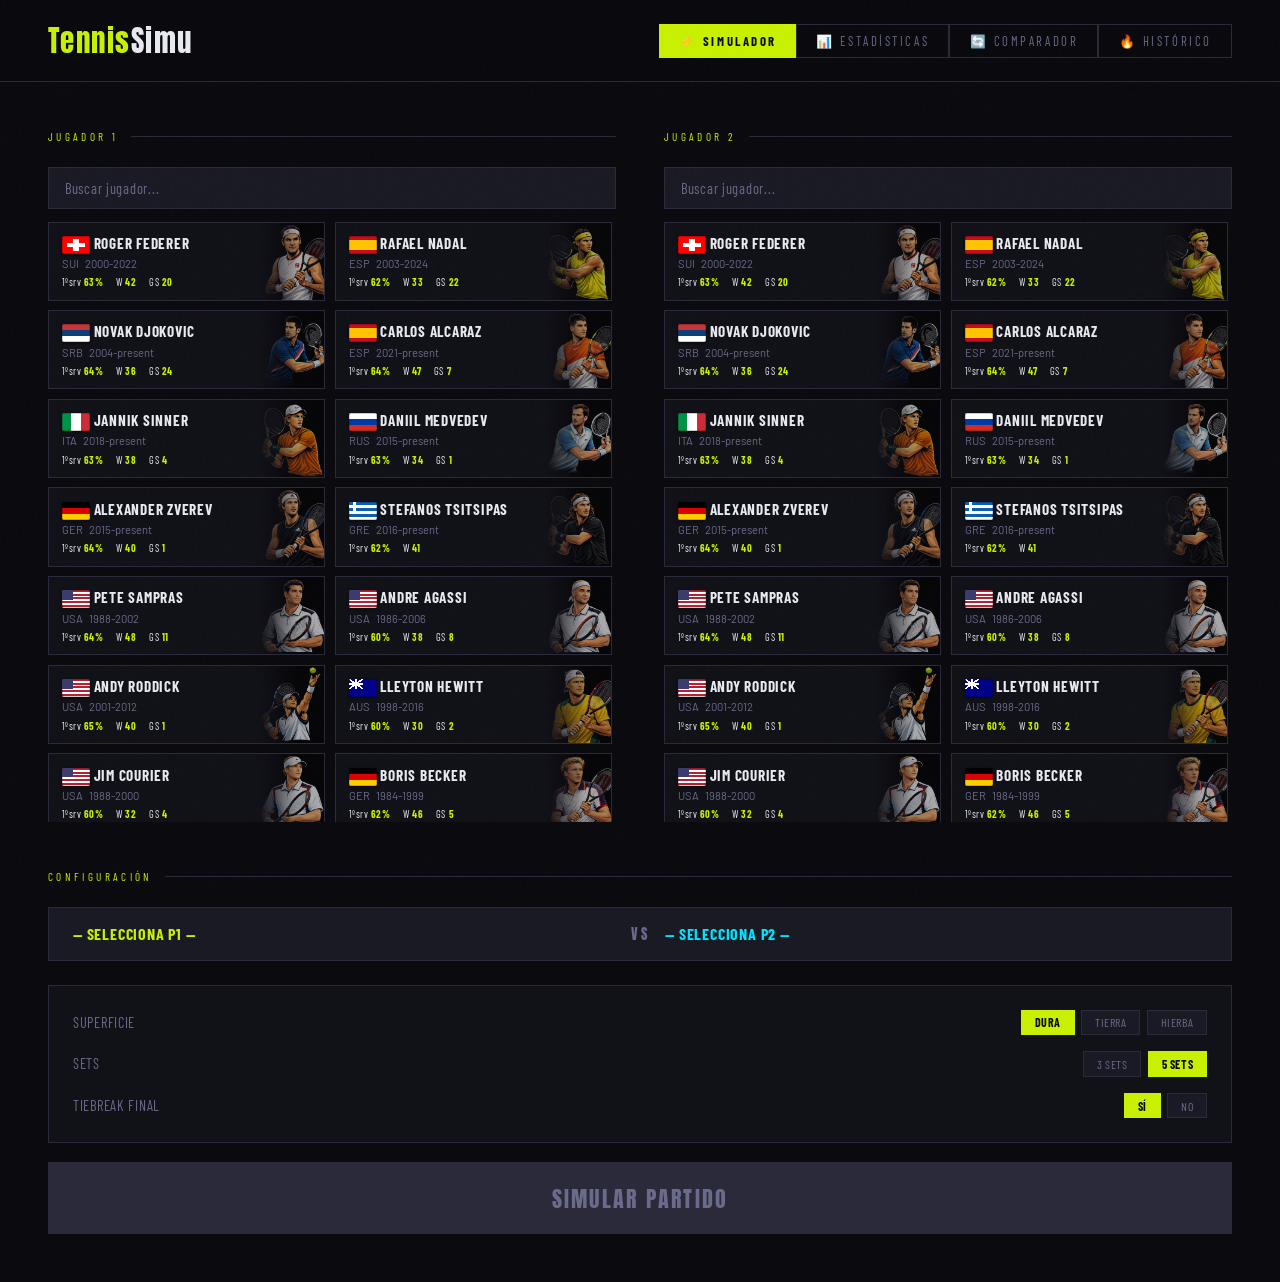
==== commit 50bdf71b: "Add files via upload" ====
--- a/index.html
+++ b/index.html
@@ -6,14 +6,14 @@
 <meta name="theme-color" content="#0a0a0f">
 <meta name="apple-mobile-web-app-capable" content="yes">
 <meta name="apple-mobile-web-app-status-bar-style" content="black-translucent">
-<title>Tennis Legends Simulator</title>
+<title>TennisSimu</title>
 <link rel="preconnect" href="https://fonts.googleapis.com">
 <link href="https://fonts.googleapis.com/css2?family=Anton&family=Barlow+Condensed:wght@300;400;600;700&family=Barlow:wght@300;400;500&display=swap" rel="stylesheet">
 <link rel="stylesheet" href="css/style.css">
 </head>
 <body>
 <header>
-  <div class="logo">Tennis <span>Legends</span></div>
+  <div class="logo">Tennis<span>Simu</span></div>
   <div class="nav-tabs">
     <button class="nav-tab active" data-page="simulator">⚡ Simulador</button>
     <button class="nav-tab" data-page="stats">📊 Estadísticas</button>
@@ -26,6 +26,8 @@
 <div id="page-simulator" class="page active">
 <div class="main-grid">
 
+  <!-- DESKTOP selector (oculto en móvil) -->
+  <div id="desktop-selector" style="display:contents">
   <div>
     <div class="section-label">Jugador 1</div>
     <input class="search-bar" placeholder="Buscar jugador..." id="search-p1">
@@ -36,6 +38,20 @@
     <div class="section-label">Jugador 2</div>
     <input class="search-bar" placeholder="Buscar jugador..." id="search-p2">
     <div class="player-grid" id="grid-p2"></div>
+  </div>
+  </div><!-- /desktop-selector -->
+
+  <!-- MÓVIL selector (oculto en desktop) -->
+  <div id="mobile-selector" style="display:none; grid-column:1/-1">
+    <div id="mob-sel-header" class="mob-sel-header"></div>
+    <input class="search-bar" placeholder="🔍 Buscar jugador..." id="mob-search">
+    <div class="mob-grid" id="mob-grid"></div>
+    <!-- VS bar con imágenes -->
+    <div class="mob-vs-bar" id="mob-vs-bar" style="display:none">
+      <span class="mob-vs-p1" id="mob-vs-p1"></span>
+      <span class="mob-vs-sep">VS</span>
+      <span class="mob-vs-p2" id="mob-vs-p2"></span>
+    </div>
   </div>
 
   <div style="grid-column:1/-1">
@@ -113,6 +129,14 @@
     </div>
   </div>
   <div id="point-log" style="display:none"></div>
+  <!-- MÓVIL post-sim buttons -->
+  <div id="mob-post-sim" style="display:none; grid-column:1/-1; flex-direction:column; gap:0.5rem;">
+    <button class="mob-action-btn mob-repeat"  id="mob-btn-repeat">↩ REPETIR PARTIDO</button>
+    <button class="mob-action-btn mob-p2"      id="mob-btn-p2">🔄 CAMBIAR JUGADOR 2</button>
+    <button class="mob-action-btn mob-reset"   id="mob-btn-reset">✕ CAMBIAR TODO</button>
+    <button class="mob-action-btn mob-x100"    id="mob-btn-x100">× 100 PARTIDOS</button>
+  </div>
+
   <div id="again-wrap" style="display:none; grid-column:1/-1;">
     <div id="sim1000-result" style="display:none;">
       <div class="sim1000-header">100 PARTIDOS</div>
--- a/css/style.css
+++ b/css/style.css
@@ -1643,3 +1643,251 @@
   flex: 1;
   transition: width 0.5s ease;
 }
+
+/* ===================================================================
+   MOBILE — todos los cambios responsivos aquí, sin tocar desktop
+   =================================================================== */
+@media (max-width: 768px) {
+
+  /* ── NOMBRE ── */
+  .logo { font-size: 1.2rem !important; }
+
+  /* ── NAV: logo izq + 2x2 botones ── */
+  header {
+    display: grid !important;
+    grid-template-columns: auto 1fr !important;
+    align-items: center !important;
+    padding: 0.5rem 0.8rem !important;
+    gap: 0.4rem !important;
+  }
+  .logo {
+    grid-column: 1;
+    grid-row: 1 / 3;
+    padding-right: 0.8rem;
+    border-right: 1px solid var(--border);
+    margin-right: 0.4rem;
+  }
+  .nav-tabs {
+    display: grid !important;
+    grid-template-columns: 1fr 1fr !important;
+    gap: 2px !important;
+  }
+  .nav-tab {
+    font-size: 0.62rem !important;
+    padding: 0.3rem 0.3rem !important;
+    letter-spacing: 0.06em !important;
+    border: 1px solid var(--border) !important;
+    border-right: 1px solid var(--border) !important;
+    white-space: nowrap;
+  }
+
+  /* ── SELECCIÓN jugadores: sin fading, texto siempre visible ── */
+  .sel-name {
+    background: none !important;
+    -webkit-background-clip: unset !important;
+    -webkit-text-fill-color: unset !important;
+    text-shadow: 0 1px 4px rgba(0,0,0,0.9) !important;
+    opacity: 1 !important;
+  }
+  .sel-name.p1 { color: var(--accent) !important; }
+  .sel-name.p2 { color: var(--accent2) !important; }
+
+  /* ── CARD PHOTO: quitar mask ── */
+  .card-photo {
+    mask-image: none !important;
+    -webkit-mask-image: none !important;
+  }
+
+  /* ── WINNER BANNER: solo imagen izquierda, nombre entero ── */
+  .winner-banner {
+    padding: 1.5rem 1rem !important;
+    min-height: unset !important;
+  }
+  .winner-banner.has-winner-img::after {
+    display: none !important;
+  }
+  .winner-banner.has-winner-img::before {
+    width: 100% !important;
+    background-size: auto 220% !important;
+    background-position: 35% 5% !important;
+    mask-image: linear-gradient(to right, rgba(0,0,0,0.22) 0%, transparent 70%) !important;
+    -webkit-mask-image: linear-gradient(to right, rgba(0,0,0,0.22) 0%, transparent 70%) !important;
+  }
+  .winner-name {
+    font-size: clamp(1.2rem, 5vw, 2rem) !important;
+    word-break: break-word !important;
+    hyphens: auto !important;
+    line-height: 1.1 !important;
+  }
+  .winner-label { font-size: 0.7rem !important; }
+  .winner-score { font-size: 1rem !important; }
+
+  /* ── ESTADÍSTICAS: imagen encima de info, todo en una columna ── */
+  .player-hero {
+    grid-template-columns: 1fr !important;
+    gap: 1rem !important;
+  }
+  .player-avatar {
+    width: 100% !important;
+    max-width: 220px !important;
+    margin: 0 auto !important;
+    aspect-ratio: 3/4 !important;
+  }
+  .player-hero-name {
+    font-size: 1.8rem !important;
+    margin-top: 0.5rem !important;
+  }
+  .player-hero-country { font-size: 0.72rem !important; }
+  .player-hero-badges { gap: 0.3rem !important; }
+  .player-detail { padding: 1rem !important; }
+  .stats-grid { grid-template-columns: 1fr 1fr !important; }
+
+}
+
+/* =====================================================
+   MÓVIL — selector de jugadores y flujo de estado
+   ===================================================== */
+@media (max-width: 768px) {
+
+  /* Ocultar desktop, mostrar móvil */
+  #desktop-selector { display: none !important; }
+  #mobile-selector  { display: block !important; }
+  #again-wrap       { display: none !important; } /* sustituido por mob-post-sim */
+
+  /* ── Header de estado ── */
+  .mob-sel-header {
+    display: flex;
+    align-items: center;
+    gap: 0.6rem;
+    flex-wrap: wrap;
+    padding: 0.5rem 0;
+    min-height: 2rem;
+    margin-bottom: 0.4rem;
+  }
+  .mob-step-label {
+    font-family: 'Anton', sans-serif;
+    font-size: 1rem;
+    letter-spacing: 0.12em;
+    text-transform: uppercase;
+  }
+  .mob-step-label.p1 { color: var(--accent); }
+  .mob-step-label.p2 { color: var(--accent2); }
+
+  .mob-chip {
+    font-family: 'Barlow Condensed', sans-serif;
+    font-size: 0.78rem;
+    font-weight: 700;
+    padding: 0.2rem 0.5rem;
+    border: 1px solid var(--accent);
+    color: var(--accent);
+    background: rgba(200,240,0,0.08);
+    letter-spacing: 0.05em;
+  }
+
+  /* ── VS bar con imágenes de fondo ── */
+  .mob-vs-bar {
+    display: flex;
+    align-items: center;
+    justify-content: space-between;
+    position: relative;
+    overflow: hidden;
+    background: var(--surface2);
+    border: 1px solid var(--border);
+    padding: 0.6rem 1rem;
+    margin-bottom: 0.5rem;
+    min-height: 3.5rem;
+  }
+  .mob-vs-bar::before {
+    content: '';
+    position: absolute;
+    inset: 0;
+    background-image: var(--p1img);
+    background-size: auto 150%;
+    background-position: 0% 15%;
+    background-repeat: no-repeat;
+    mask-image: linear-gradient(to right, rgba(0,0,0,0.70) 0%, transparent 60%);
+    -webkit-mask-image: linear-gradient(to right, rgba(0,0,0,0.70) 0%, transparent 60%);
+  }
+  .mob-vs-bar::after {
+    content: '';
+    position: absolute;
+    inset: 0;
+    background-image: var(--p2img);
+    background-size: auto 150%;
+    background-position: 100% 15%;
+    background-repeat: no-repeat;
+    mask-image: linear-gradient(to left, rgba(0,0,0,0.70) 0%, transparent 60%);
+    -webkit-mask-image: linear-gradient(to left, rgba(0,0,0,0.70) 0%, transparent 60%);
+  }
+  .mob-vs-p1, .mob-vs-p2, .mob-vs-sep {
+    position: relative;
+    z-index: 1;
+    font-family: 'Barlow Condensed', sans-serif;
+    font-weight: 700;
+    font-size: 0.85rem;
+    text-transform: uppercase;
+    letter-spacing: 0.05em;
+    text-shadow: 0 1px 6px rgba(0,0,0,0.9);
+  }
+  .mob-vs-p1  { color: var(--accent);  max-width: 38%; }
+  .mob-vs-p2  { color: var(--accent2); max-width: 38%; text-align: right; }
+  .mob-vs-sep { color: var(--muted); font-family: 'Anton',sans-serif; font-size: 0.9rem; }
+
+  /* ── Grid de jugadores compacto — 16 en pantalla ── */
+  .mob-grid {
+    display: flex;
+    flex-direction: column;
+    gap: 1px;
+    margin-bottom: 0.5rem;
+    max-height: 65vh;
+    overflow-y: auto;
+  }
+  .mob-card {
+    display: flex;
+    align-items: center;
+    gap: 0.4rem;
+    padding: 0.28rem 0.6rem;
+    background: var(--surface);
+    border-left: 2px solid transparent;
+    cursor: pointer;
+    transition: background 0.1s;
+    min-height: 0;
+  }
+  .mob-card:active { background: var(--surface2); }
+  .mob-card.mob-sel-p1 { border-left-color: var(--accent);  background: rgba(200,240,0,0.07); }
+  .mob-card.mob-sel-p2 { border-left-color: var(--accent2); background: rgba(0,229,255,0.07); }
+
+  .mob-flag  { font-size: 0.85rem; flex-shrink: 0; }
+  .mob-name  { font-family:'Barlow Condensed',sans-serif; font-size:0.78rem; font-weight:700; text-transform:uppercase; letter-spacing:0.04em; flex:1; white-space:nowrap; overflow:hidden; text-overflow:ellipsis; }
+  .mob-era   { font-size:0.62rem; color:var(--muted); flex-shrink:0; }
+  .mob-gs    { font-size:0.68rem; flex-shrink:0; }
+  .mob-m1k   { font-size:0.68rem; flex-shrink:0; }
+
+  /* ── Botones post-sim ── */
+  #mob-post-sim { display: none; }
+  .mob-action-btn {
+    font-family:'Barlow Condensed',sans-serif;
+    font-size:0.85rem;
+    letter-spacing:0.15em;
+    text-transform:uppercase;
+    padding:0.7rem 1rem;
+    border:1px solid var(--border);
+    background:transparent;
+    color:var(--muted);
+    cursor:pointer;
+    transition:all 0.15s;
+    width:100%;
+    text-align:left;
+  }
+  .mob-action-btn:active { background:var(--surface2); }
+  .mob-repeat { color:var(--accent);  border-color:var(--accent); }
+  .mob-p2     { color:var(--accent2); border-color:var(--accent2); }
+  .mob-reset  { color:var(--muted); }
+  .mob-x100   { color:var(--text); }
+
+  /* ── Winner banner: más opacidad imagen ── */
+  .winner-banner.has-winner-img::before {
+    mask-image: linear-gradient(to right, rgba(0,0,0,0.65) 0%, transparent 75%) !important;
+    -webkit-mask-image: linear-gradient(to right, rgba(0,0,0,0.65) 0%, transparent 75%) !important;
+  }
+}
